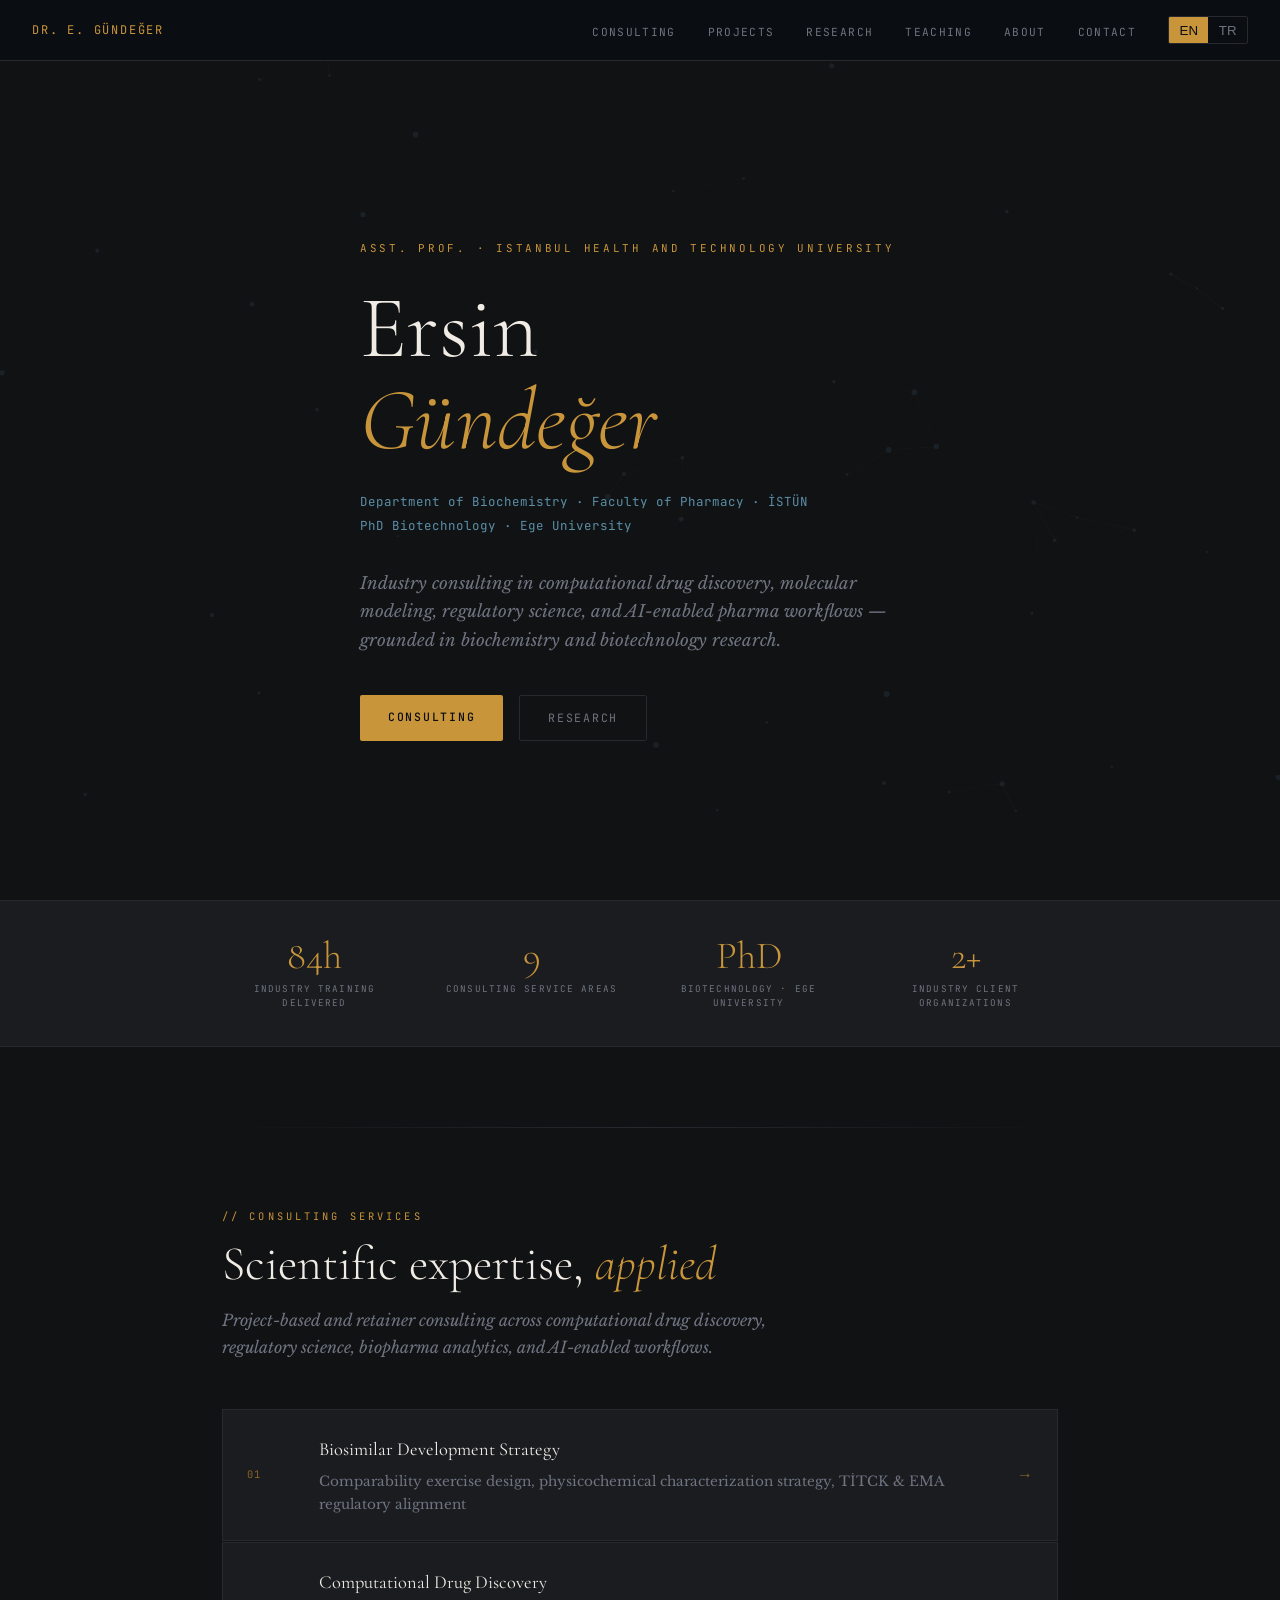
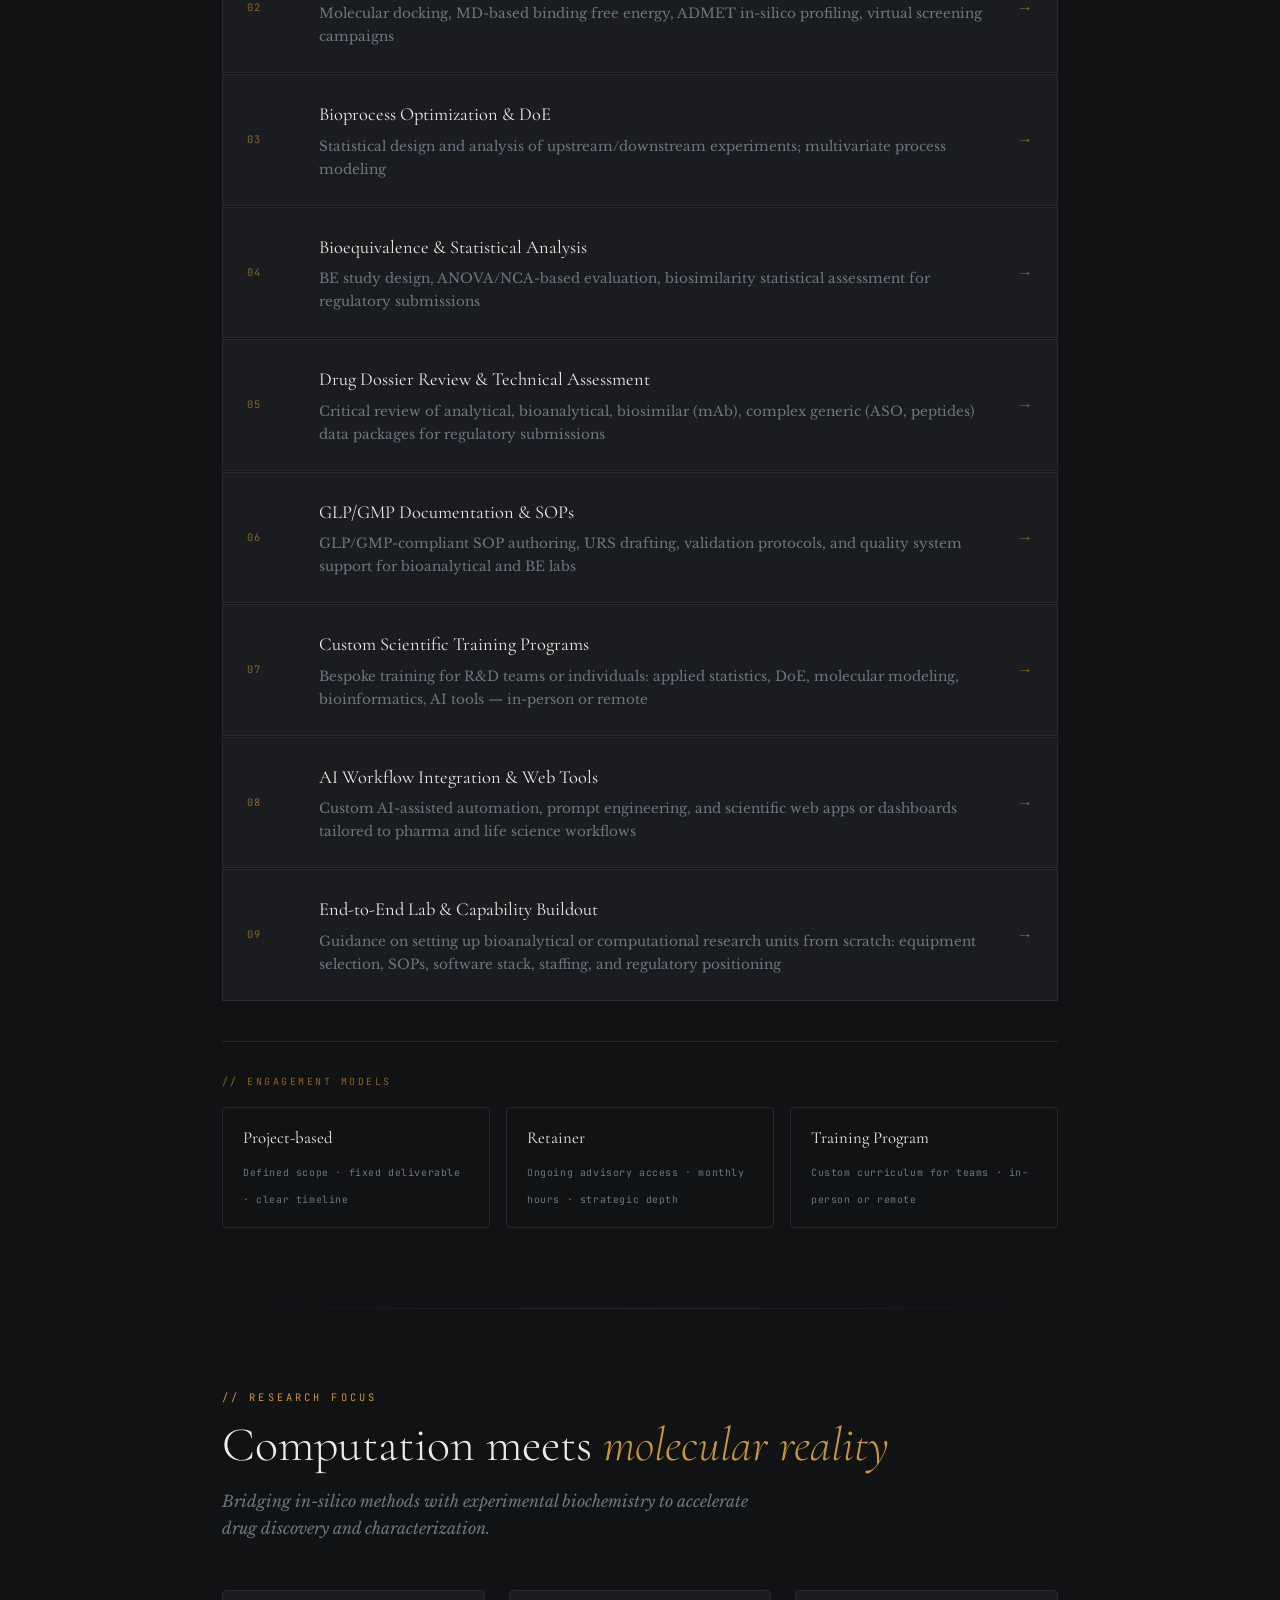
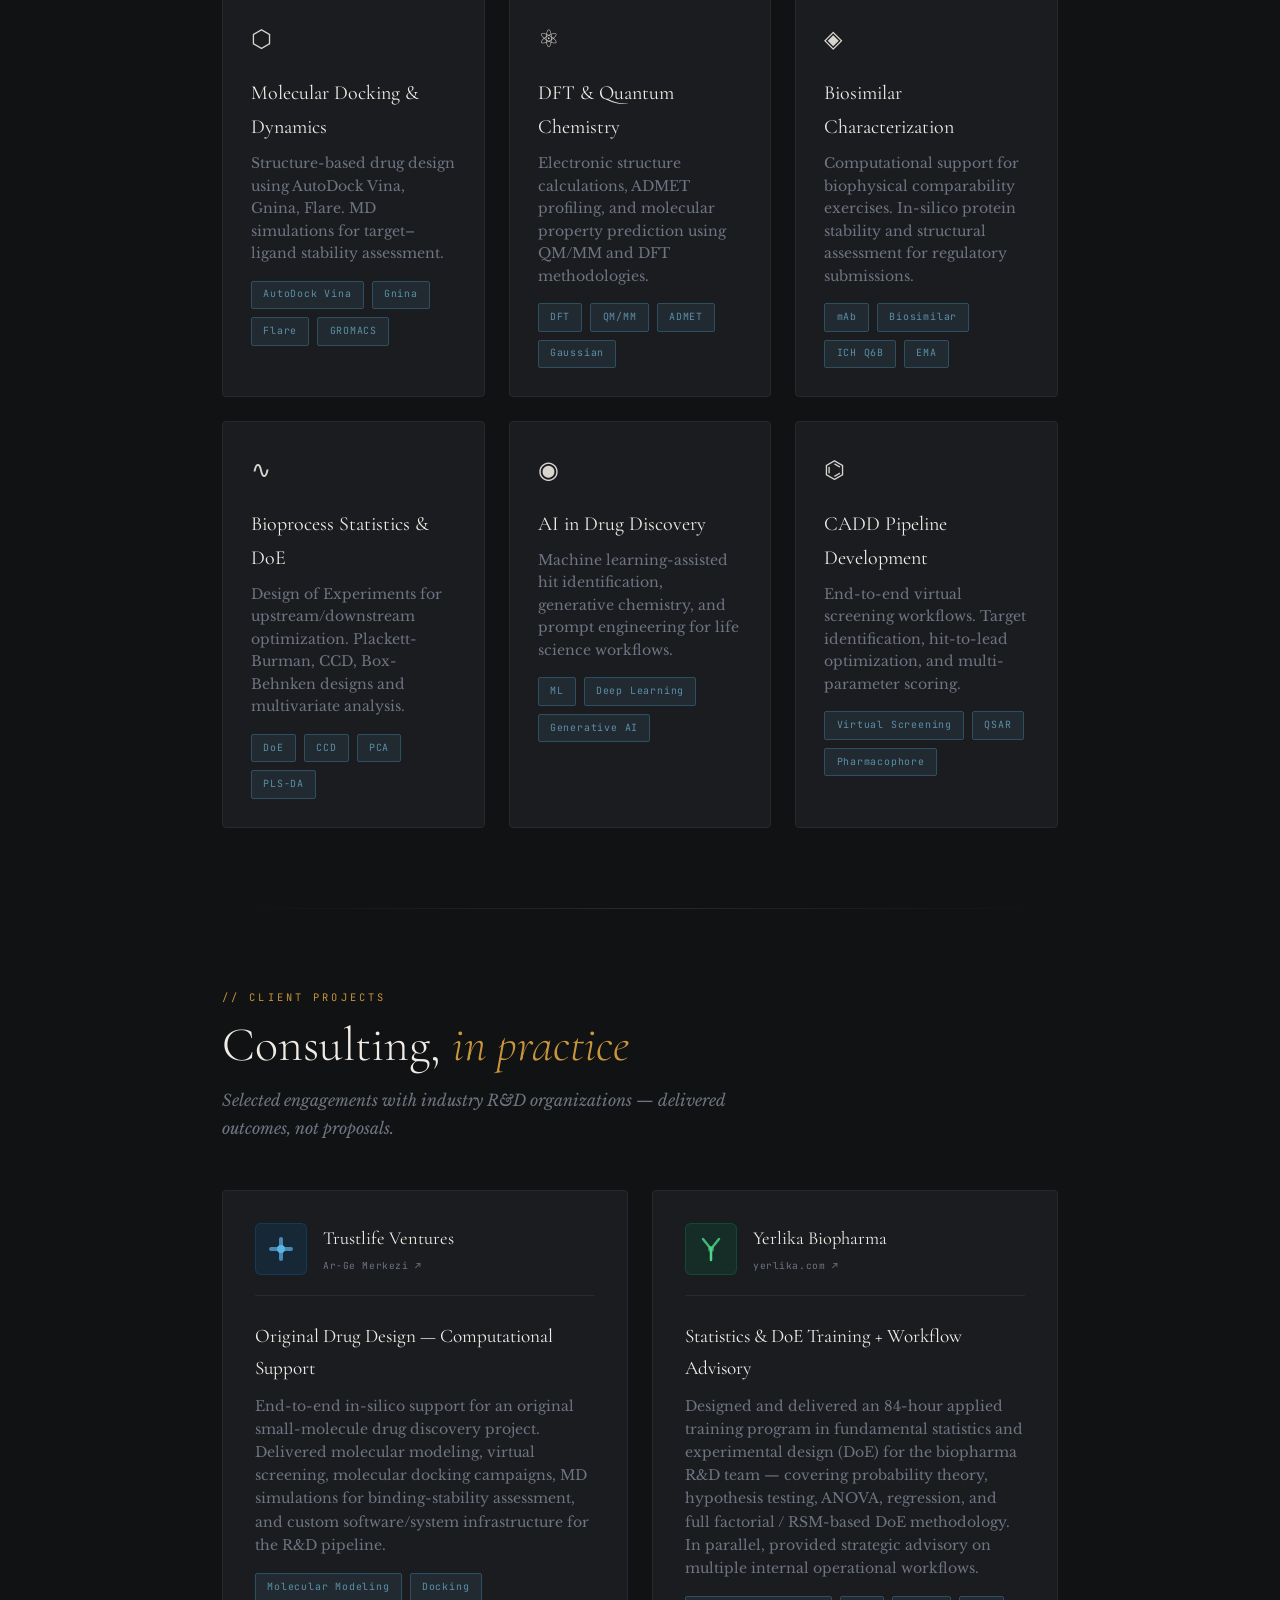
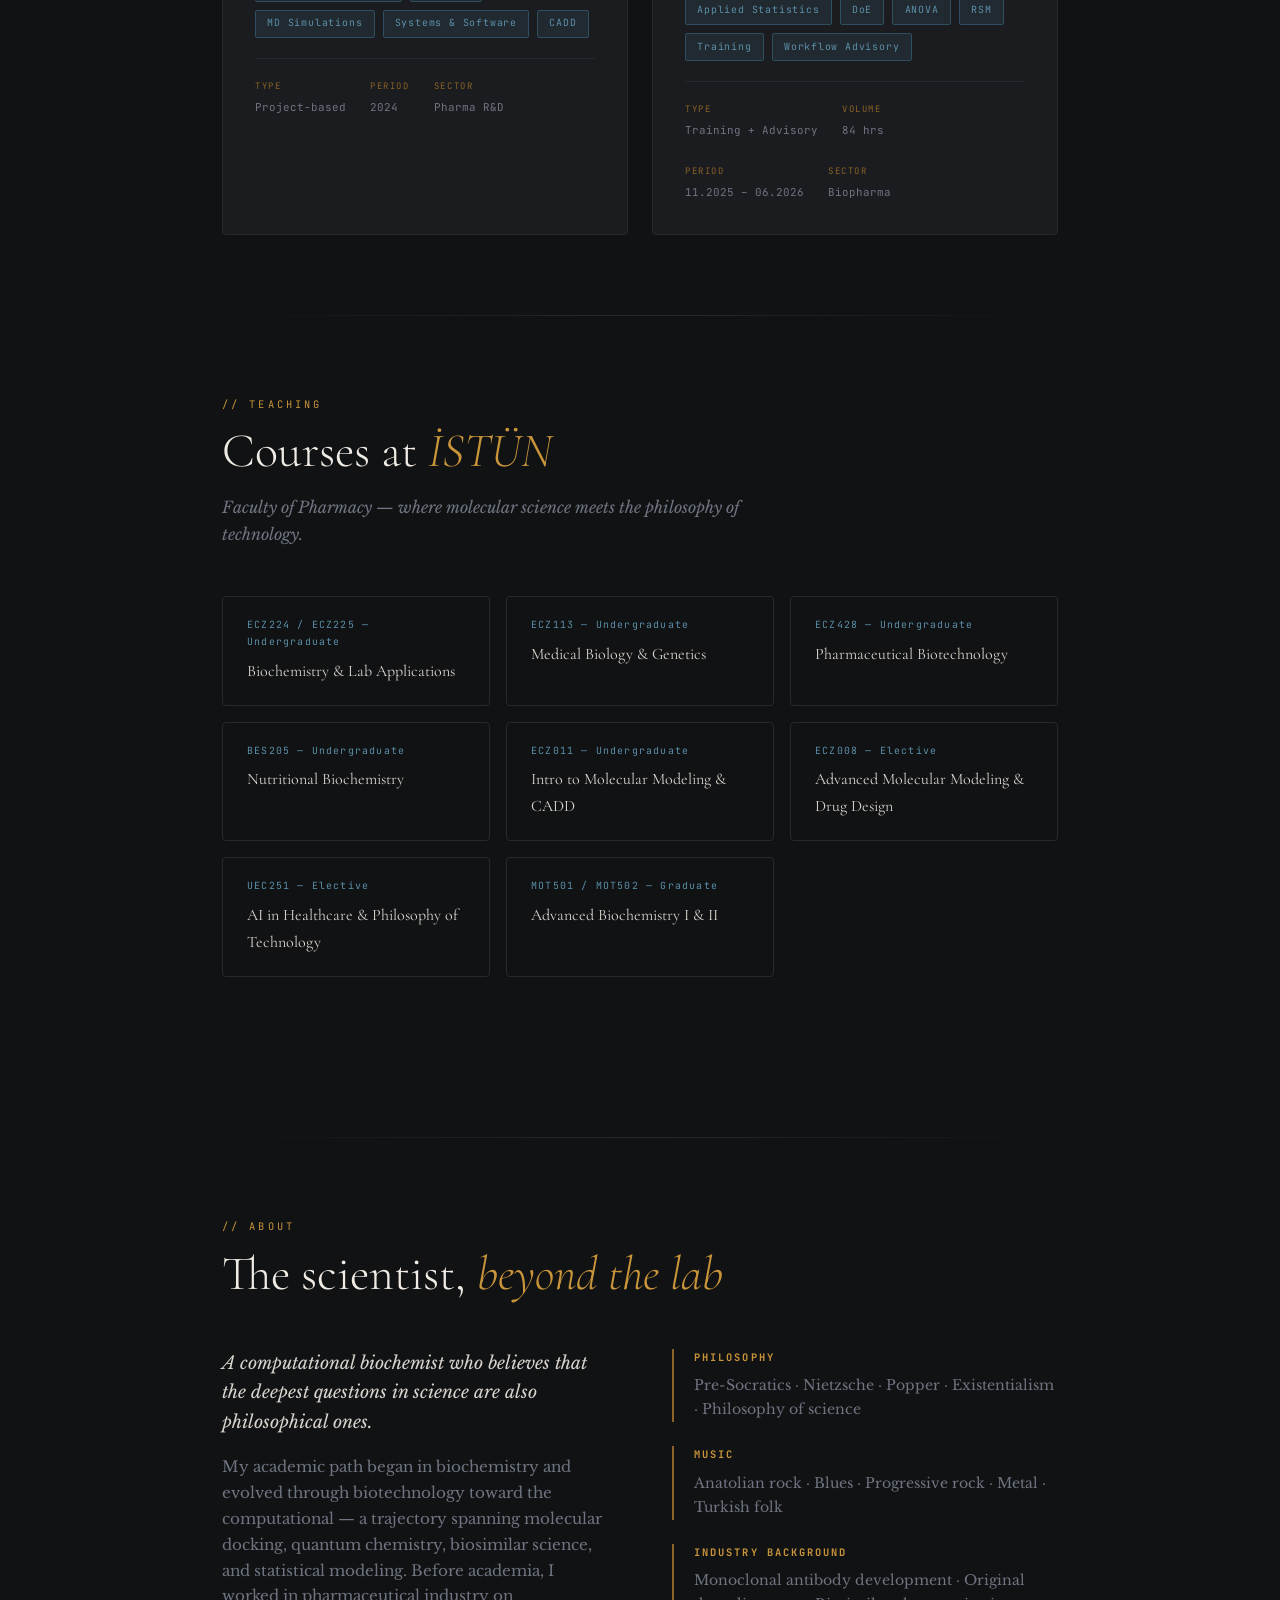
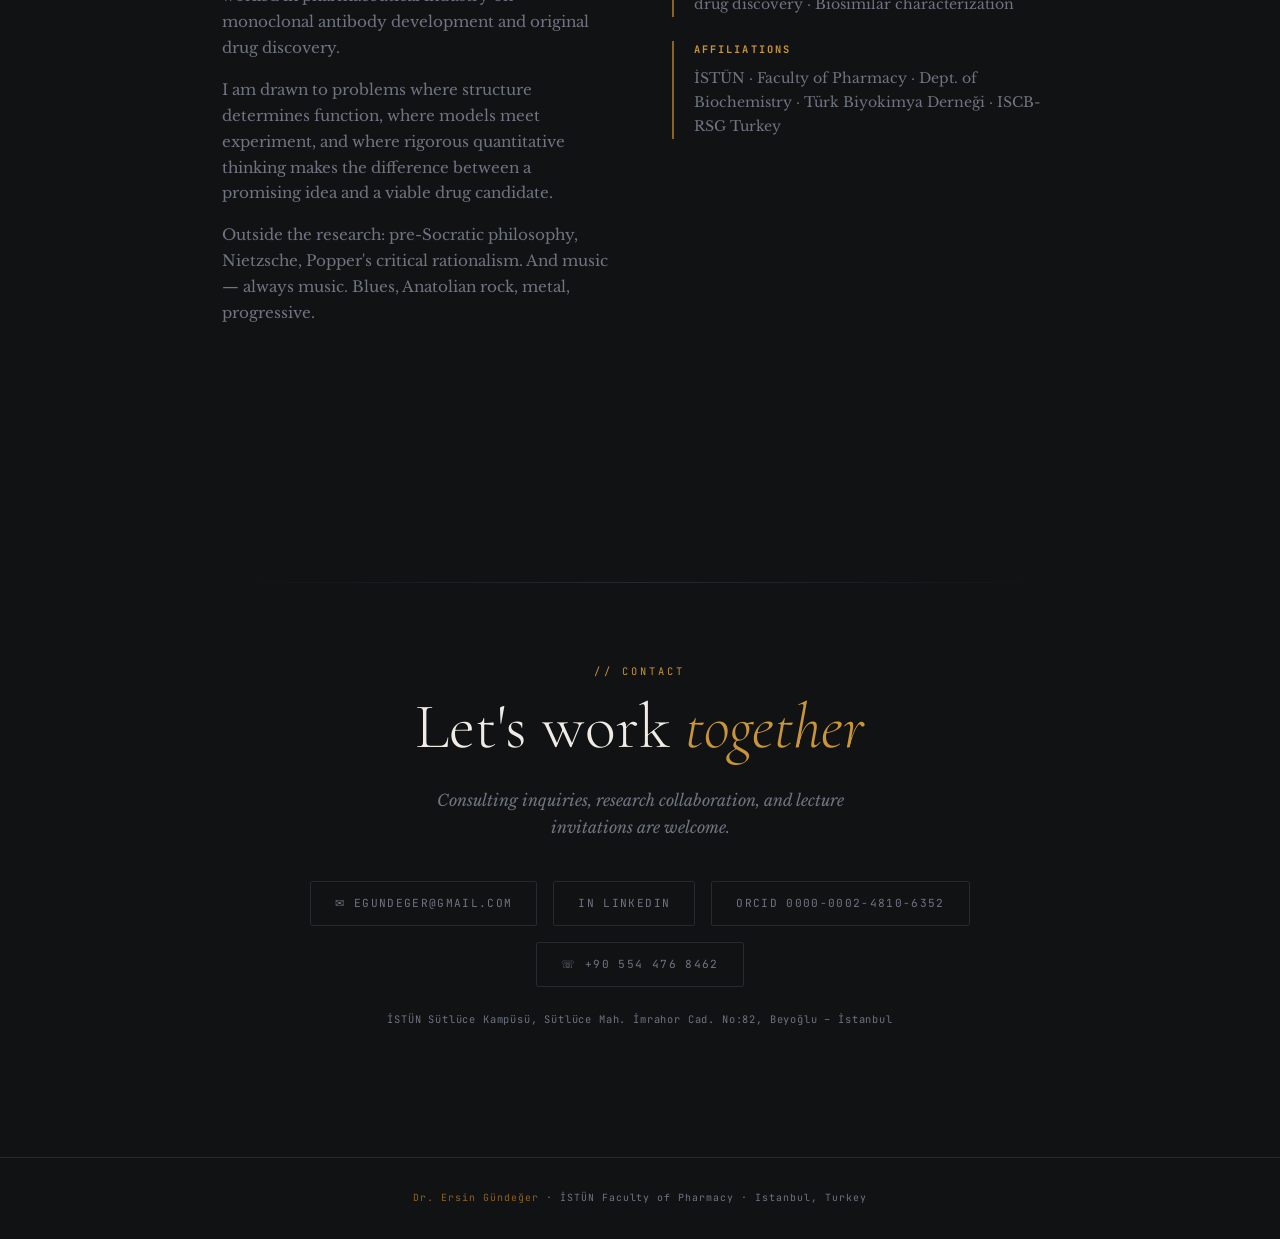
==== index.html @ 958594ae "Add stats credibility strip and engagement model cards - Stats strip between hero and consulting: 84" ====
<!DOCTYPE html>
<html lang="en">
<head>
  <meta charset="UTF-8" />
  <meta name="viewport" content="width=device-width, initial-scale=1.0"/>
  <title>Dr. Ersin Gündeğer</title>
  <link rel="preconnect" href="https://fonts.googleapis.com">
  <link href="https://fonts.googleapis.com/css2?family=Cormorant+Garamond:ital,wght@0,300;0,400;0,600;1,300;1,400&family=JetBrains+Mono:wght@300;400;500&family=Libre+Baskerville:ital@0;1&display=swap" rel="stylesheet">
  <style>
    :root {
      --bg:#111214;--surface:#1a1c20;--border:#27292f;
      --amber:#c9953a;--amber-dim:#8a6325;
      --steel:#5b8fa8;--steel-dim:#2e4f62;
      --text:#d8d4ce;--muted:#6e7480;--white:#f0ece5;
    }
    *,*::before,*::after{box-sizing:border-box;margin:0;padding:0}
    html{scroll-behavior:smooth}
    body{background:var(--bg);color:var(--text);font-family:'Libre Baskerville',Georgia,serif;font-size:16px;line-height:1.7;overflow-x:hidden}
    #canvas{position:fixed;top:0;left:0;width:100%;height:100%;z-index:0;opacity:.18}
    .wrap{position:relative;z-index:1;max-width:900px;margin:0 auto;padding:0 2rem}

    /* NAV */
    nav{position:fixed;top:0;left:0;right:0;z-index:100;background:rgba(10,13,18,.88);backdrop-filter:blur(12px);border-bottom:1px solid var(--border);padding:1rem 2rem;display:flex;justify-content:space-between;align-items:center}
    .nav-logo{font-family:'JetBrains Mono',monospace;font-size:.75rem;color:var(--amber);letter-spacing:.15em;text-transform:uppercase}
    .nav-right{display:flex;align-items:center;gap:2rem}
    nav ul{list-style:none;display:flex;gap:2rem}
    nav a{font-family:'JetBrains Mono',monospace;font-size:.7rem;letter-spacing:.12em;text-transform:uppercase;color:var(--muted);text-decoration:none;transition:color .3s}
    nav a:hover{color:var(--amber)}

    /* LANG TOGGLE */
    .lang-toggle{font-family:'JetBrains Mono',monospace;font-size:.65rem;letter-spacing:.15em;display:flex;border:1px solid var(--border);border-radius:2px;overflow:hidden}
    .lang-btn{background:none;border:none;cursor:pointer;padding:.35rem .65rem;color:var(--muted);transition:all .25s}
    .lang-btn.active{background:var(--amber);color:#0a0d12;font-weight:500}
    .lang-btn:not(.active):hover{color:var(--amber)}

    /* HERO */
    #hero{min-height:100vh;display:flex;flex-direction:column;justify-content:center;padding-top:5rem}
    .hero-label{font-family:'JetBrains Mono',monospace;font-size:.68rem;color:var(--amber);letter-spacing:.25em;text-transform:uppercase;margin-bottom:1.5rem;opacity:0;animation:fadeUp .8s .2s forwards}
    h1{font-family:'Cormorant Garamond',serif;font-size:clamp(3rem,8vw,5.5rem);font-weight:300;color:var(--white);line-height:1.05;opacity:0;animation:fadeUp .9s .4s forwards}
    h1 em{font-style:italic;color:var(--amber)}
    .hero-sub{margin-top:1.5rem;font-family:'JetBrains Mono',monospace;font-size:.78rem;color:var(--steel);letter-spacing:.08em;line-height:1.9;opacity:0;animation:fadeUp .9s .6s forwards}
    .hero-desc{margin-top:2rem;max-width:560px;font-size:1.05rem;color:var(--muted);font-style:italic;opacity:0;animation:fadeUp .9s .8s forwards}
    .hero-cta{margin-top:2.5rem;display:flex;gap:1rem;flex-wrap:wrap;opacity:0;animation:fadeUp .9s 1s forwards}
    .btn{font-family:'JetBrains Mono',monospace;font-size:.72rem;letter-spacing:.15em;text-transform:uppercase;padding:.75rem 1.75rem;border-radius:2px;text-decoration:none;transition:all .3s;cursor:pointer;border:none}
    .btn-primary{background:var(--amber);color:#0a0d12;font-weight:500}
    .btn-primary:hover{background:#e0aa4a;transform:translateY(-2px)}
    .btn-ghost{border:1px solid var(--border);color:var(--muted);background:transparent}
    .btn-ghost:hover{border-color:var(--amber);color:var(--amber);transform:translateY(-2px)}

    /* DIVIDER */
    .divider{height:1px;background:linear-gradient(90deg,transparent,var(--border),transparent);margin:5rem 0}

    /* SECTION */
    .sec-label{font-family:'JetBrains Mono',monospace;font-size:.65rem;color:var(--amber);letter-spacing:.3em;text-transform:uppercase;margin-bottom:.75rem}
    h2{font-family:'Cormorant Garamond',serif;font-size:clamp(2rem,5vw,3rem);font-weight:300;color:var(--white);line-height:1.1}
    h2 em{font-style:italic;color:var(--amber)}
    .sec-desc{margin-top:1rem;max-width:560px;color:var(--muted);font-style:italic}

    /* CARDS */
    .cards{margin-top:3rem;display:grid;grid-template-columns:repeat(auto-fill,minmax(260px,1fr));gap:1.5rem}
    .card{background:var(--surface);border:1px solid var(--border);border-radius:4px;padding:1.75rem;transition:border-color .3s,transform .3s;position:relative;overflow:hidden}
    .card::before{content:'';position:absolute;top:0;left:0;right:0;height:2px;background:linear-gradient(90deg,var(--amber),var(--steel));opacity:0;transition:opacity .3s}
    .card:hover{border-color:var(--amber-dim);transform:translateY(-4px)}
    .card:hover::before{opacity:1}
    .card-icon{font-size:1.5rem;margin-bottom:1rem}
    .card h3{font-family:'Cormorant Garamond',serif;font-size:1.25rem;font-weight:400;color:var(--white);margin-bottom:.5rem}
    .card p{font-size:.88rem;color:var(--muted);line-height:1.6}
    .tags{display:flex;flex-wrap:wrap;gap:.5rem;margin-top:1rem}
    .tag{font-family:'JetBrains Mono',monospace;font-size:.62rem;letter-spacing:.08em;padding:.3rem .7rem;border-radius:2px;background:rgba(91,143,168,.12);border:1px solid var(--steel-dim);color:var(--steel)}

    /* CONSULTING */
    .consulting-list{margin-top:3rem;display:flex;flex-direction:column;gap:1px}
    .cons-item{display:grid;grid-template-columns:3rem 1fr auto;align-items:center;gap:1.5rem;padding:1.5rem;background:var(--surface);border:1px solid var(--border);transition:background .3s,border-color .3s}
    .cons-item:hover{background:rgba(201,149,58,.05);border-color:var(--amber-dim)}
    .cons-num{font-family:'JetBrains Mono',monospace;font-size:.65rem;color:var(--amber-dim);letter-spacing:.1em}
    .cons-text h3{font-family:'Cormorant Garamond',serif;font-size:1.15rem;font-weight:400;color:var(--white);margin-bottom:.25rem}
    .cons-text p{font-size:.85rem;color:var(--muted)}
    .cons-arrow{color:var(--amber-dim);font-size:1rem;transition:transform .3s,color .3s}
    .cons-item:hover .cons-arrow{transform:translateX(4px);color:var(--amber)}

    /* PROJECT CARDS */
    .project-cards{margin-top:3rem;display:grid;grid-template-columns:repeat(auto-fill,minmax(380px,1fr));gap:1.5rem}
    .project-card{background:var(--surface);border:1px solid var(--border);border-radius:4px;padding:2rem;transition:border-color .3s,transform .3s;position:relative;overflow:hidden}
    .project-card::before{content:'';position:absolute;top:0;left:0;right:0;height:2px;background:linear-gradient(90deg,var(--amber),var(--steel));opacity:0;transition:opacity .3s}
    .project-card:hover{border-color:var(--amber-dim);transform:translateY(-4px)}
    .project-card:hover::before{opacity:1}
    .client-header{display:flex;align-items:center;gap:1rem;margin-bottom:1.5rem;padding-bottom:1.25rem;border-bottom:1px solid var(--border)}
    .logo-mark{width:52px;height:52px;border-radius:6px;display:flex;align-items:center;justify-content:center;font-family:'JetBrains Mono',monospace;font-weight:500;font-size:.75rem;letter-spacing:.04em;flex-shrink:0}
    .logo-trustlife{background:rgba(0,120,200,.12);border:1px solid rgba(0,120,200,.25);color:#5ab4e8}
    .logo-yerlika{background:rgba(0,160,90,.12);border:1px solid rgba(0,160,90,.25);color:#4dd68a}
    .client-info{display:flex;flex-direction:column;gap:.2rem}
    .client-name{font-family:'Cormorant Garamond',serif;font-size:1.15rem;font-weight:400;color:var(--white)}
    .client-url{font-family:'JetBrains Mono',monospace;font-size:.6rem;color:var(--muted);letter-spacing:.06em}
    .client-url a{color:inherit;text-decoration:none;transition:color .2s}
    .client-url a:hover{color:var(--amber)}
    .project-card h3{font-family:'Cormorant Garamond',serif;font-size:1.2rem;font-weight:400;color:var(--white);margin-bottom:.6rem}
    .project-card p{font-size:.88rem;color:var(--muted);line-height:1.65;margin-bottom:.75rem}
    .project-meta{display:flex;gap:1.5rem;margin-top:1.25rem;padding-top:1.25rem;border-top:1px solid var(--border);flex-wrap:wrap}
    .meta-item{display:flex;flex-direction:column;gap:.25rem}
    .meta-label{font-family:'JetBrains Mono',monospace;font-size:.56rem;color:var(--amber-dim);letter-spacing:.18em;text-transform:uppercase}
    .meta-value{font-family:'JetBrains Mono',monospace;font-size:.68rem;color:var(--muted)}

    /* ABOUT */
    #about{padding:5rem 0}
    .about-grid{display:grid;grid-template-columns:1fr 1fr;gap:4rem;margin-top:3rem;align-items:start}
    .about-body p{margin-bottom:1rem;color:var(--muted);font-size:.95rem}
    .about-body p:first-child{font-size:1.1rem;color:var(--text);font-style:italic}
    .about-sidebar{display:flex;flex-direction:column;gap:1.5rem}
    .sidebar-block{border-left:2px solid var(--amber-dim);padding-left:1.25rem}
    .sidebar-block h4{font-family:'JetBrains Mono',monospace;font-size:.65rem;color:var(--amber);letter-spacing:.2em;text-transform:uppercase;margin-bottom:.5rem}
    .sidebar-block p{font-size:.88rem;color:var(--muted)}

    /* STATS STRIP */
    .stats-strip{position:relative;z-index:1;border-top:1px solid var(--border);border-bottom:1px solid var(--border);background:var(--surface);padding:2.25rem 0}
    .stats-grid{display:grid;grid-template-columns:repeat(4,1fr);gap:2rem;text-align:center}
    .stat-item{display:flex;flex-direction:column;align-items:center;gap:.45rem}
    .stat-num{font-family:'Cormorant Garamond',serif;font-size:2.4rem;font-weight:300;color:var(--amber);line-height:1}
    .stat-label{font-family:'JetBrains Mono',monospace;font-size:.58rem;color:var(--muted);letter-spacing:.12em;text-transform:uppercase;text-align:center;line-height:1.5}

    /* ENGAGEMENT MODES */
    .engagement-modes{margin-top:2.5rem;padding-top:2rem;border-top:1px solid var(--border)}
    .eng-label{font-family:'JetBrains Mono',monospace;font-size:.62rem;color:var(--amber-dim);letter-spacing:.25em;text-transform:uppercase;margin-bottom:1rem}
    .eng-pills{display:flex;gap:1rem;flex-wrap:wrap}
    .eng-pill{flex:1;min-width:150px;background:var(--bg);border:1px solid var(--border);border-radius:4px;padding:1rem 1.25rem;transition:border-color .3s}
    .eng-pill:hover{border-color:var(--amber-dim)}
    .eng-type{display:block;font-family:'Cormorant Garamond',serif;font-size:1.05rem;font-weight:400;color:var(--white);margin-bottom:.3rem}
    .eng-desc{font-family:'JetBrains Mono',monospace;font-size:.62rem;color:var(--muted);letter-spacing:.06em}

    /* TEACHING */
    .teaching-grid{margin-top:3rem;display:grid;grid-template-columns:repeat(auto-fill,minmax(240px,1fr));gap:1rem}
    .course-card{border:1px solid var(--border);padding:1.25rem 1.5rem;border-radius:4px;transition:border-color .3s}
    .course-card:hover{border-color:var(--steel-dim)}
    .course-code{font-family:'JetBrains Mono',monospace;font-size:.62rem;color:var(--steel);letter-spacing:.12em;margin-bottom:.4rem}
    .course-card h3{font-family:'Cormorant Garamond',serif;font-size:1rem;font-weight:400;color:var(--text)}

    /* CONTACT */
    #contact{padding:5rem 0 8rem;text-align:center}
    #contact h2{font-size:clamp(2.5rem,6vw,4rem)}
    .contact-desc{margin:1.5rem auto 2.5rem;max-width:480px;color:var(--muted);font-style:italic}
    .contact-links{display:flex;justify-content:center;gap:1rem;flex-wrap:wrap}
    .contact-link{font-family:'JetBrains Mono',monospace;font-size:.7rem;letter-spacing:.12em;text-transform:uppercase;padding:.75rem 1.5rem;border:1px solid var(--border);color:var(--muted);text-decoration:none;border-radius:2px;transition:all .3s}
    .contact-link:hover{border-color:var(--amber);color:var(--amber);transform:translateY(-2px)}

    /* FOOTER */
    footer{position:relative;z-index:1;border-top:1px solid var(--border);padding:2rem;text-align:center;font-family:'JetBrains Mono',monospace;font-size:.62rem;color:var(--muted);letter-spacing:.1em}
    footer span{color:var(--amber-dim)}

    /* ANIMATIONS */
    @keyframes fadeUp{from{opacity:0;transform:translateY(24px)}to{opacity:1;transform:translateY(0)}}
    .reveal{opacity:0;transform:translateY(20px);transition:opacity .7s ease,transform .7s ease}
    .reveal.visible{opacity:1;transform:translateY(0)}

    @media(max-width:680px){
      .about-grid{grid-template-columns:1fr;gap:2.5rem}
      nav ul{display:none}
      .nav-right{gap:1rem}
      .cons-item{grid-template-columns:2.5rem 1fr}
      .cons-arrow{display:none}
      .project-cards{grid-template-columns:1fr}
      .stats-grid{grid-template-columns:repeat(2,1fr);gap:1.5rem}
      .eng-pills{flex-direction:column}
    }
  </style>
</head>
<body>
<canvas id="canvas"></canvas>

<!-- NAV -->
<nav>
  <div class="nav-logo">Dr. E. Gündeğer</div>
  <div class="nav-right">
    <ul>
      <li><a href="#consulting" data-en="Consulting"  data-tr="Danışmanlık">Consulting</a></li>
      <li><a href="#projects"   data-en="Projects"    data-tr="Projeler">Projects</a></li>
      <li><a href="#research"   data-en="Research"    data-tr="Araştırma">Research</a></li>
      <li><a href="#teaching"   data-en="Teaching"    data-tr="Dersler">Teaching</a></li>
      <li><a href="#about"      data-en="About"       data-tr="Hakkımda">About</a></li>
      <li><a href="#contact"    data-en="Contact"     data-tr="İletişim">Contact</a></li>
    </ul>
    <div class="lang-toggle">
      <button class="lang-btn active" id="btn-en" onclick="setLang('en')">EN</button>
      <button class="lang-btn"        id="btn-tr" onclick="setLang('tr')">TR</button>
    </div>
  </div>
</nav>

<!-- HERO -->
<section id="hero">
  <div class="wrap">
    <div class="hero-label"
         data-en="Asst. Prof. · Istanbul Health and Technology University"
         data-tr="Dr. Öğr. Üyesi · İstanbul Sağlık ve Teknoloji Üniversitesi">
      Asst. Prof. · Istanbul Health and Technology University
    </div>
    <h1>Ersin<br><em>Gündeğer</em></h1>
    <div class="hero-sub"
         data-en="Department of Biochemistry · Faculty of Pharmacy · İSTÜN | PhD Biotechnology · Ege University"
         data-tr="Biyokimya Bölümü · Eczacılık Fakültesi · İSTÜN | Doktora, Biyoteknoloji · Ege Üniversitesi">
      Department of Biochemistry · Faculty of Pharmacy · İSTÜN<br>
      PhD Biotechnology · Ege University
    </div>
    <p class="hero-desc"
       data-en="Industry consulting in computational drug discovery, molecular modeling, regulatory science, and AI-enabled pharma workflows — grounded in biochemistry and biotechnology research."
       data-tr="Hesaplamalı ilaç keşfi, moleküler modelleme, regülatuar bilim ve yapay zekâ destekli farma iş akışları alanlarında endüstri danışmanlığı — biyokimya ve biyoteknoloji araştırmasına dayalı.">
      Industry consulting in computational drug discovery, molecular modeling, regulatory science, and AI-enabled pharma workflows — grounded in biochemistry and biotechnology research.
    </p>
    <div class="hero-cta">
      <a href="#consulting" class="btn btn-primary" data-en="Consulting" data-tr="Danışmanlık">Consulting</a>
      <a href="#research"   class="btn btn-ghost"   data-en="Research"   data-tr="Araştırma">Research</a>
    </div>
  </div>
</section>

<!-- STATS STRIP -->
<div class="stats-strip">
  <div class="wrap">
    <div class="stats-grid">
      <div class="stat-item">
        <span class="stat-num">84h</span>
        <span class="stat-label" data-en="Industry Training Delivered" data-tr="Endüstri Eğitimi Verildi">Industry Training Delivered</span>
      </div>
      <div class="stat-item">
        <span class="stat-num">9</span>
        <span class="stat-label" data-en="Consulting Service Areas" data-tr="Danışmanlık Hizmet Alanı">Consulting Service Areas</span>
      </div>
      <div class="stat-item">
        <span class="stat-num">PhD</span>
        <span class="stat-label" data-en="Biotechnology · Ege University" data-tr="Biyoteknoloji · Ege Üniversitesi">Biotechnology · Ege University</span>
      </div>
      <div class="stat-item">
        <span class="stat-num">2+</span>
        <span class="stat-label" data-en="Industry Client Organizations" data-tr="Endüstri Müşteri Kuruluşu">Industry Client Organizations</span>
      </div>
    </div>
  </div>
</div>

<!-- CONSULTING -->
<section id="consulting"><div class="wrap">
  <div class="divider"></div>
  <div class="reveal">
    <div class="sec-label" data-en="// Consulting Services" data-tr="// Danışmanlık Hizmetleri">// Consulting Services</div>
    <h2 data-en="Scientific expertise, &lt;em&gt;applied&lt;/em&gt;" data-tr="Bilimsel uzmanlık, &lt;em&gt;uygulamada&lt;/em&gt;">Scientific expertise, <em>applied</em></h2>
    <p class="sec-desc"
       data-en="Project-based and retainer consulting across computational drug discovery, regulatory science, biopharma analytics, and AI-enabled workflows."
       data-tr="Hesaplamalı ilaç keşfi, regülatuar bilim, biyofarma analitiği ve yapay zekâ destekli iş akışları alanlarında proje bazlı ve sürekli danışmanlık.">
      Project-based and retainer consulting across computational drug discovery, regulatory science, biopharma analytics, and AI-enabled workflows.
    </p>
  </div>
  <div class="consulting-list">
    <div class="cons-item reveal">
      <span class="cons-num">01</span>
      <div class="cons-text">
        <h3 data-en="Biosimilar Development Strategy" data-tr="Biyobenzer Geliştirme Stratejisi">Biosimilar Development Strategy</h3>
        <p data-en="Comparability exercise design, physicochemical characterization strategy, TİTCK & EMA regulatory alignment"
           data-tr="Karşılaştırılabilirlik çalışması tasarımı, fizikokimyasal karakterizasyon stratejisi, TİTCK ve EMA regülatuar uyum">
          Comparability exercise design, physicochemical characterization strategy, TİTCK &amp; EMA regulatory alignment
        </p>
      </div><span class="cons-arrow">→</span>
    </div>
    <div class="cons-item reveal">
      <span class="cons-num">02</span>
      <div class="cons-text">
        <h3 data-en="Computational Drug Discovery" data-tr="Hesaplamalı İlaç Keşfi">Computational Drug Discovery</h3>
        <p data-en="Molecular docking, MD-based binding free energy, ADMET in-silico profiling, virtual screening campaigns"
           data-tr="Moleküler docking, MD tabanlı bağlanma serbest enerjisi, ADMET in-silico profilleme, sanal tarama kampanyaları">
          Molecular docking, MD-based binding free energy, ADMET in-silico profiling, virtual screening campaigns
        </p>
      </div><span class="cons-arrow">→</span>
    </div>
    <div class="cons-item reveal">
      <span class="cons-num">03</span>
      <div class="cons-text">
        <h3 data-en="Bioprocess Optimization & DoE" data-tr="Biyoproses Optimizasyonu ve DoE">Bioprocess Optimization &amp; DoE</h3>
        <p data-en="Statistical design and analysis of upstream/downstream experiments; multivariate process modeling"
           data-tr="Upstream/downstream deneylerin istatistiksel tasarımı ve analizi; çok değişkenli proses modelleme">
          Statistical design and analysis of upstream/downstream experiments; multivariate process modeling
        </p>
      </div><span class="cons-arrow">→</span>
    </div>
    <div class="cons-item reveal">
      <span class="cons-num">04</span>
      <div class="cons-text">
        <h3 data-en="Bioequivalence & Statistical Analysis" data-tr="Biyoeşdeğerlik ve İstatistiksel Analiz">Bioequivalence &amp; Statistical Analysis</h3>
        <p data-en="BE study design, ANOVA/NCA-based evaluation, biosimilarity statistical assessment for regulatory submissions"
           data-tr="BE çalışma tasarımı, ANOVA/NCA tabanlı değerlendirme, regülatuar başvurular için biyobenzerlik istatistiksel değerlendirmesi">
          BE study design, ANOVA/NCA-based evaluation, biosimilarity statistical assessment for regulatory submissions
        </p>
      </div><span class="cons-arrow">→</span>
    </div>
    <div class="cons-item reveal">
      <span class="cons-num">05</span>
      <div class="cons-text">
        <h3 data-en="Drug Dossier Review & Technical Assessment" data-tr="İlaç Dosyası İnceleme ve Teknik Değerlendirme">Drug Dossier Review &amp; Technical Assessment</h3>
        <p data-en="Critical review of analytical, bioanalytical, biosimilar (mAb), complex generic (ASO, peptides) data packages for regulatory submissions"
           data-tr="Analitik, biyoanalitik, biyobenzer (mAb), kompleks jenerik (ASO, peptidler) veri paketlerinin regülatuar başvuru için eleştirel incelemesi">
          Critical review of analytical, bioanalytical, biosimilar (mAb), complex generic (ASO, peptides) data packages for regulatory submissions
        </p>
      </div><span class="cons-arrow">→</span>
    </div>
    <div class="cons-item reveal">
      <span class="cons-num">06</span>
      <div class="cons-text">
        <h3 data-en="GLP/GMP Documentation & SOPs" data-tr="GLP/GMP Uyumlu Dokümantasyon ve SOP'lar">GLP/GMP Documentation &amp; SOPs</h3>
        <p data-en="GLP/GMP-compliant SOP authoring, URS drafting, validation protocols, and quality system support for bioanalytical and BE labs"
           data-tr="Biyoanalitik ve biyoeşdeğerlik laboratuvarları için GLP/GMP uyumlu SOP yazımı, URS hazırlama, validasyon protokolleri ve kalite sistemi desteği">
          GLP/GMP-compliant SOP authoring, URS drafting, validation protocols, and quality system support for bioanalytical and BE labs
        </p>
      </div><span class="cons-arrow">→</span>
    </div>
    <div class="cons-item reveal">
      <span class="cons-num">07</span>
      <div class="cons-text">
        <h3 data-en="Custom Scientific Training Programs" data-tr="Özel Bilimsel Eğitim Programları">Custom Scientific Training Programs</h3>
        <p data-en="Bespoke training for R&D teams or individuals: applied statistics, DoE, molecular modeling, bioinformatics, AI tools — in-person or remote"
           data-tr="Ar-Ge ekipleri veya bireyler için özel eğitim: uygulamalı istatistik, DoE, moleküler modelleme, biyoinformatik, yapay zekâ araçları — yüz yüze veya uzaktan">
          Bespoke training for R&amp;D teams or individuals: applied statistics, DoE, molecular modeling, bioinformatics, AI tools — in-person or remote
        </p>
      </div><span class="cons-arrow">→</span>
    </div>
    <div class="cons-item reveal">
      <span class="cons-num">08</span>
      <div class="cons-text">
        <h3 data-en="AI Workflow Integration & Web Tools" data-tr="İş Akışlarına AI Entegrasyonu ve Web Araçları">AI Workflow Integration &amp; Web Tools</h3>
        <p data-en="Custom AI-assisted automation, prompt engineering, and scientific web apps or dashboards tailored to pharma and life science workflows"
           data-tr="Farma ve yaşam bilimleri iş akışlarına özel yapay zekâ destekli otomasyon, prompt mühendisliği ve bilimsel web uygulamaları veya gösterge panelleri">
          Custom AI-assisted automation, prompt engineering, and scientific web apps or dashboards tailored to pharma and life science workflows
        </p>
      </div><span class="cons-arrow">→</span>
    </div>
    <div class="cons-item reveal">
      <span class="cons-num">09</span>
      <div class="cons-text">
        <h3 data-en="End-to-End Lab & Capability Buildout" data-tr="Sıfırdan Laboratuvar ve Kapasite Kurulumu">End-to-End Lab &amp; Capability Buildout</h3>
        <p data-en="Guidance on setting up bioanalytical or computational research units from scratch: equipment selection, SOPs, software stack, staffing, and regulatory positioning"
           data-tr="Biyoanalitik veya hesaplamalı araştırma birimlerini sıfırdan kurma rehberliği: ekipman seçimi, SOP'lar, yazılım yığını, personel ve regülatuar konumlandırma">
          Guidance on setting up bioanalytical or computational research units from scratch: equipment selection, SOPs, software stack, staffing, and regulatory positioning
        </p>
      </div><span class="cons-arrow">→</span>
    </div>
  </div>
  <div class="engagement-modes reveal">
    <div class="eng-label" data-en="// Engagement Models" data-tr="// Çalışma Modelleri">// Engagement Models</div>
    <div class="eng-pills">
      <div class="eng-pill">
        <span class="eng-type" data-en="Project-based" data-tr="Proje Bazlı">Project-based</span>
        <span class="eng-desc" data-en="Defined scope · fixed deliverable · clear timeline" data-tr="Tanımlı kapsam · sabit çıktı · net zaman çizelgesi">Defined scope · fixed deliverable · clear timeline</span>
      </div>
      <div class="eng-pill">
        <span class="eng-type" data-en="Retainer" data-tr="Sürekli Danışmanlık">Retainer</span>
        <span class="eng-desc" data-en="Ongoing advisory access · monthly hours · strategic depth" data-tr="Sürekli danışmanlık erişimi · aylık saat · stratejik derinlik">Ongoing advisory access · monthly hours · strategic depth</span>
      </div>
      <div class="eng-pill">
        <span class="eng-type" data-en="Training Program" data-tr="Eğitim Programı">Training Program</span>
        <span class="eng-desc" data-en="Custom curriculum for teams · in-person or remote" data-tr="Ekiplere özel müfredat · yüz yüze veya uzaktan">Custom curriculum for teams · in-person or remote</span>
      </div>
    </div>
  </div>
</div></section>

<!-- RESEARCH -->
<section id="research"><div class="wrap">
  <div class="divider"></div>
  <div class="reveal">
    <div class="sec-label" data-en="// Research Focus" data-tr="// Araştırma Alanları">// Research Focus</div>
    <h2 data-en="Computation meets &lt;em&gt;molecular reality&lt;/em&gt;" data-tr="Hesaplama buluşuyor &lt;em&gt;moleküler gerçeklikle&lt;/em&gt;">Computation meets <em>molecular reality</em></h2>
    <p class="sec-desc"
       data-en="Bridging in-silico methods with experimental biochemistry to accelerate drug discovery and characterization."
       data-tr="In-silico yöntemleri deneysel biyokimya ile buluşturarak ilaç keşfini ve karakterizasyonu hızlandırmak.">
      Bridging in-silico methods with experimental biochemistry to accelerate drug discovery and characterization.
    </p>
  </div>
  <div class="cards">
    <div class="card reveal">
      <div class="card-icon">⬡</div>
      <h3 data-en="Molecular Docking & Dynamics" data-tr="Moleküler Docking ve Dinamik">Molecular Docking & Dynamics</h3>
      <p data-en="Structure-based drug design using AutoDock Vina, Gnina, Flare. MD simulations for target–ligand stability assessment."
         data-tr="AutoDock Vina, Gnina ve Flare ile yapı tabanlı ilaç tasarımı. Hedef–ligand stabilitesi için MD simülasyonları.">
        Structure-based drug design using AutoDock Vina, Gnina, Flare. MD simulations for target–ligand stability assessment.
      </p>
      <div class="tags"><span class="tag">AutoDock Vina</span><span class="tag">Gnina</span><span class="tag">Flare</span><span class="tag">GROMACS</span></div>
    </div>
    <div class="card reveal">
      <div class="card-icon">⚛</div>
      <h3 data-en="DFT & Quantum Chemistry" data-tr="DFT ve Kuantum Kimyası">DFT & Quantum Chemistry</h3>
      <p data-en="Electronic structure calculations, ADMET profiling, and molecular property prediction using QM/MM and DFT methodologies."
         data-tr="Elektronik yapı hesapları, ADMET profilleme ve QM/MM ile DFT yöntemleri kullanarak moleküler özellik tahmini.">
        Electronic structure calculations, ADMET profiling, and molecular property prediction using QM/MM and DFT methodologies.
      </p>
      <div class="tags"><span class="tag">DFT</span><span class="tag">QM/MM</span><span class="tag">ADMET</span><span class="tag">Gaussian</span></div>
    </div>
    <div class="card reveal">
      <div class="card-icon">◈</div>
      <h3 data-en="Biosimilar Characterization" data-tr="Biyobenzer Karakterizasyonu">Biosimilar Characterization</h3>
      <p data-en="Computational support for biophysical comparability exercises. In-silico protein stability and structural assessment for regulatory submissions."
         data-tr="Biyofiziksel karşılaştırılabilirlik çalışmaları için hesaplamalı destek. Regülatuar başvurular için in-silico protein stabilitesi ve yapısal değerlendirme.">
        Computational support for biophysical comparability exercises. In-silico protein stability and structural assessment for regulatory submissions.
      </p>
      <div class="tags"><span class="tag">mAb</span><span class="tag">Biosimilar</span><span class="tag">ICH Q6B</span><span class="tag">EMA</span></div>
    </div>
    <div class="card reveal">
      <div class="card-icon">∿</div>
      <h3 data-en="Bioprocess Statistics & DoE" data-tr="Biyoproses İstatistik ve DoE">Bioprocess Statistics & DoE</h3>
      <p data-en="Design of Experiments for upstream/downstream optimization. Plackett-Burman, CCD, Box-Behnken designs and multivariate analysis."
         data-tr="Upstream/downstream optimizasyon için Deney Tasarımı. Plackett-Burman, CCD, Box-Behnken ve çok değişkenli analiz.">
        Design of Experiments for upstream/downstream optimization. Plackett-Burman, CCD, Box-Behnken designs and multivariate analysis.
      </p>
      <div class="tags"><span class="tag">DoE</span><span class="tag">CCD</span><span class="tag">PCA</span><span class="tag">PLS-DA</span></div>
    </div>
    <div class="card reveal">
      <div class="card-icon">◉</div>
      <h3 data-en="AI in Drug Discovery" data-tr="İlaç Keşfinde Yapay Zekâ">AI in Drug Discovery</h3>
      <p data-en="Machine learning-assisted hit identification, generative chemistry, and prompt engineering for life science workflows."
         data-tr="Makine öğrenmesi destekli hit tespiti, üretici kimya ve yaşam bilimleri iş akışları için prompt mühendisliği.">
        Machine learning-assisted hit identification, generative chemistry, and prompt engineering for life science workflows.
      </p>
      <div class="tags"><span class="tag">ML</span><span class="tag">Deep Learning</span><span class="tag">Generative AI</span></div>
    </div>
    <div class="card reveal">
      <div class="card-icon">⌬</div>
      <h3 data-en="CADD Pipeline Development" data-tr="CADD Boru Hattı Geliştirme">CADD Pipeline Development</h3>
      <p data-en="End-to-end virtual screening workflows. Target identification, hit-to-lead optimization, and multi-parameter scoring."
         data-tr="Uçtan uca sanal tarama iş akışları. Hedef tanımlama, hit-to-lead optimizasyonu ve çok parametreli puanlama.">
        End-to-end virtual screening workflows. Target identification, hit-to-lead optimization, and multi-parameter scoring.
      </p>
      <div class="tags"><span class="tag">Virtual Screening</span><span class="tag">QSAR</span><span class="tag">Pharmacophore</span></div>
    </div>
  </div>
</div></section>

<!-- PROJECTS -->
<section id="projects"><div class="wrap">
  <div class="divider"></div>
  <div class="reveal">
    <div class="sec-label" data-en="// Client Projects" data-tr="// Referans Projeler">// Client Projects</div>
    <h2 data-en="Consulting, &lt;em&gt;in practice&lt;/em&gt;" data-tr="Danışmanlık, &lt;em&gt;uygulamada&lt;/em&gt;">Consulting, <em>in practice</em></h2>
    <p class="sec-desc"
       data-en="Selected engagements with industry R&D organizations — delivered outcomes, not proposals."
       data-tr="Endüstri Ar-Ge kuruluşlarıyla seçilmiş çalışmalar — teklifler değil, teslim edilmiş sonuçlar.">
      Selected engagements with industry R&amp;D organizations — delivered outcomes, not proposals.
    </p>
  </div>
  <div class="project-cards">

    <!-- TRUSTLIFE -->
    <div class="project-card reveal">
      <div class="client-header">
        <div class="logo-mark logo-trustlife">
          <svg width="32" height="32" viewBox="0 0 32 32" fill="none" xmlns="http://www.w3.org/2000/svg">
            <rect x="4" y="14" width="24" height="4" rx="2" fill="currentColor" opacity=".7"/>
            <rect x="14" y="4" width="4" height="24" rx="2" fill="currentColor" opacity=".7"/>
            <circle cx="16" cy="16" r="4" fill="currentColor"/>
          </svg>
        </div>
        <div class="client-info">
          <span class="client-name">Trustlife Ventures</span>
          <span class="client-url"><a href="https://www.trustlifeventures.com/arge-merkezi" target="_blank" rel="noopener">Ar-Ge Merkezi ↗</a></span>
        </div>
      </div>
      <h3 data-en="Original Drug Design — Computational Support" data-tr="Orijinal İlaç Tasarımı — Hesaplamalı Destek">Original Drug Design — Computational Support</h3>
      <p data-en="End-to-end in-silico support for an original small-molecule drug discovery project. Delivered molecular modeling, virtual screening, molecular docking campaigns, MD simulations for binding-stability assessment, and custom software/system infrastructure for the R&D pipeline."
         data-tr="Özgün küçük molekül ilaç keşfi projesine uçtan uca in-silico destek. Ar-Ge boru hattı için moleküler modelleme, sanal tarama, moleküler docking kampanyaları, bağlanma-stabilite değerlendirmesi için MD simülasyonları ve özel yazılım/sistem altyapısı teslim edildi.">
        End-to-end in-silico support for an original small-molecule drug discovery project. Delivered molecular modeling, virtual screening, molecular docking campaigns, MD simulations for binding-stability assessment, and custom software/system infrastructure for the R&amp;D pipeline.
      </p>
      <div class="tags">
        <span class="tag">Molecular Modeling</span>
        <span class="tag">Docking</span>
        <span class="tag">MD Simulations</span>
        <span class="tag">Systems &amp; Software</span>
        <span class="tag">CADD</span>
      </div>
      <div class="project-meta">
        <div class="meta-item">
          <span class="meta-label" data-en="Type" data-tr="Tür">Type</span>
          <span class="meta-value" data-en="Project-based" data-tr="Proje Bazlı">Project-based</span>
        </div>
        <div class="meta-item">
          <span class="meta-label" data-en="Period" data-tr="Dönem">Period</span>
          <span class="meta-value">2024</span>
        </div>
        <div class="meta-item">
          <span class="meta-label" data-en="Sector" data-tr="Sektör">Sector</span>
          <span class="meta-value" data-en="Pharma R&D" data-tr="İlaç Ar-Ge">Pharma R&amp;D</span>
        </div>
      </div>
    </div>

    <!-- YERLIKA -->
    <div class="project-card reveal">
      <div class="client-header">
        <div class="logo-mark logo-yerlika">
          <svg width="32" height="32" viewBox="0 0 32 32" fill="none" xmlns="http://www.w3.org/2000/svg">
            <path d="M8 6 L16 16 L24 6" stroke="currentColor" stroke-width="2.5" stroke-linecap="round" stroke-linejoin="round" fill="none" opacity=".8"/>
            <path d="M16 16 L16 27" stroke="currentColor" stroke-width="2.5" stroke-linecap="round" fill="none"/>
            <circle cx="16" cy="16" r="3" fill="currentColor" opacity=".6"/>
          </svg>
        </div>
        <div class="client-info">
          <span class="client-name">Yerlika Biopharma</span>
          <span class="client-url"><a href="https://www.yerlika.com" target="_blank" rel="noopener">yerlika.com ↗</a></span>
        </div>
      </div>
      <h3 data-en="Statistics & DoE Training + Workflow Advisory" data-tr="İstatistik ve DoE Eğitimi + İş Akışı Danışmanlığı">Statistics &amp; DoE Training + Workflow Advisory</h3>
      <p data-en="Designed and delivered an 84-hour applied training program in fundamental statistics and experimental design (DoE) for the biopharma R&D team — covering probability theory, hypothesis testing, ANOVA, regression, and full factorial / RSM-based DoE methodology. In parallel, provided strategic advisory on multiple internal operational workflows."
         data-tr="Biyofarma Ar-Ge ekibi için olasılık teorisi, hipotez testleri, ANOVA, regresyon ve tam faktöriyel / RSM tabanlı DoE metodolojisini kapsayan 84 saatlik temel istatistik ve deney tasarımı uygulama eğitim programı tasarlandı ve teslim edildi. Paralel olarak birden fazla iç operasyonel iş akışına stratejik danışmanlık sağlandı.">
        Designed and delivered an 84-hour applied training program in fundamental statistics and experimental design (DoE) for the biopharma R&amp;D team — covering probability theory, hypothesis testing, ANOVA, regression, and full factorial / RSM-based DoE methodology. In parallel, provided strategic advisory on multiple internal operational workflows.
      </p>
      <div class="tags">
        <span class="tag">Applied Statistics</span>
        <span class="tag">DoE</span>
        <span class="tag">ANOVA</span>
        <span class="tag">RSM</span>
        <span class="tag">Training</span>
        <span class="tag">Workflow Advisory</span>
      </div>
      <div class="project-meta">
        <div class="meta-item">
          <span class="meta-label" data-en="Type" data-tr="Tür">Type</span>
          <span class="meta-value" data-en="Training + Advisory" data-tr="Eğitim + Danışmanlık">Training + Advisory</span>
        </div>
        <div class="meta-item">
          <span class="meta-label" data-en="Volume" data-tr="Hacim">Volume</span>
          <span class="meta-value">84 hrs</span>
        </div>
        <div class="meta-item">
          <span class="meta-label" data-en="Period" data-tr="Dönem">Period</span>
          <span class="meta-value">11.2025 – 06.2026</span>
        </div>
        <div class="meta-item">
          <span class="meta-label" data-en="Sector" data-tr="Sektör">Sector</span>
          <span class="meta-value" data-en="Biopharma" data-tr="Biyofarma">Biopharma</span>
        </div>
      </div>
    </div>

  </div>
</div></section>

<!-- TEACHING -->
<section id="teaching"><div class="wrap">
  <div class="divider"></div>
  <div class="reveal">
    <div class="sec-label" data-en="// Teaching" data-tr="// Dersler">// Teaching</div>
    <h2 data-en="Courses at &lt;em&gt;İSTÜN&lt;/em&gt;" data-tr="&lt;em&gt;İSTÜN&lt;/em&gt;'deki Dersler">Courses at <em>İSTÜN</em></h2>
    <p class="sec-desc"
       data-en="Faculty of Pharmacy — where molecular science meets the philosophy of technology."
       data-tr="Eczacılık Fakültesi — moleküler bilimin teknoloji felsefesiyle buluştuğu yer.">
      Faculty of Pharmacy — where molecular science meets the philosophy of technology.
    </p>
  </div>
  <div class="teaching-grid">
    <div class="course-card reveal">
      <div class="course-code">ECZ224 / ECZ225 — <span data-en="Undergraduate" data-tr="Lisans">Undergraduate</span></div>
      <h3 data-en="Biochemistry & Lab Applications" data-tr="Biyokimya ve Laboratuvar Uygulamaları">Biochemistry &amp; Lab Applications</h3>
    </div>
    <div class="course-card reveal">
      <div class="course-code">ECZ113 — <span data-en="Undergraduate" data-tr="Lisans">Undergraduate</span></div>
      <h3 data-en="Medical Biology & Genetics" data-tr="Tıbbi Biyoloji ve Genetik">Medical Biology &amp; Genetics</h3>
    </div>
    <div class="course-card reveal">
      <div class="course-code">ECZ428 — <span data-en="Undergraduate" data-tr="Lisans">Undergraduate</span></div>
      <h3 data-en="Pharmaceutical Biotechnology" data-tr="Farmasötik Biyoteknoloji">Pharmaceutical Biotechnology</h3>
    </div>
    <div class="course-card reveal">
      <div class="course-code">BES205 — <span data-en="Undergraduate" data-tr="Lisans">Undergraduate</span></div>
      <h3 data-en="Nutritional Biochemistry" data-tr="Beslenme Biyokimyası">Nutritional Biochemistry</h3>
    </div>
    <div class="course-card reveal">
      <div class="course-code">ECZ011 — <span data-en="Undergraduate" data-tr="Lisans">Undergraduate</span></div>
      <h3 data-en="Intro to Molecular Modeling & CADD" data-tr="Moleküler Modelleme ve CADD'ye Giriş">Intro to Molecular Modeling &amp; CADD</h3>
    </div>
    <div class="course-card reveal">
      <div class="course-code">ECZ008 — <span data-en="Elective" data-tr="Seçmeli">Elective</span></div>
      <h3 data-en="Advanced Molecular Modeling & Drug Design" data-tr="İleri Moleküler Modelleme ve İlaç Tasarımı">Advanced Molecular Modeling &amp; Drug Design</h3>
    </div>
    <div class="course-card reveal">
      <div class="course-code">UEC251 — <span data-en="Elective" data-tr="Seçmeli">Elective</span></div>
      <h3 data-en="AI in Healthcare & Philosophy of Technology" data-tr="Sağlıkta Yapay Zekâ ve Teknoloji Felsefesi">AI in Healthcare &amp; Philosophy of Technology</h3>
    </div>
    <div class="course-card reveal">
      <div class="course-code">MOT501 / MOT502 — <span data-en="Graduate" data-tr="Lisansüstü">Graduate</span></div>
      <h3 data-en="Advanced Biochemistry I & II" data-tr="İleri Biyokimya I ve II">Advanced Biochemistry I &amp; II</h3>
    </div>
  </div>
</div></section>

<!-- ABOUT -->
<section id="about"><div class="wrap">
  <div class="divider"></div>
  <div class="reveal">
    <div class="sec-label" data-en="// About" data-tr="// Hakkımda">// About</div>
    <h2 data-en="The scientist, &lt;em&gt;beyond the lab&lt;/em&gt;" data-tr="Bilim insanı, &lt;em&gt;laboratuvarın ötesinde&lt;/em&gt;">The scientist, <em>beyond the lab</em></h2>
  </div>
  <div class="about-grid">
    <div class="about-body reveal">
      <p data-en="A computational biochemist who believes that the deepest questions in science are also philosophical ones."
         data-tr="Bilimdeki en derin soruların aynı zamanda felsefi sorular olduğuna inanan bir hesaplamalı biyokimyacı.">
        A computational biochemist who believes that the deepest questions in science are also philosophical ones.
      </p>
      <p data-en="My academic path began in biochemistry and evolved through biotechnology toward the computational — a trajectory spanning molecular docking, quantum chemistry, biosimilar science, and statistical modeling. Before academia, I worked in pharmaceutical industry on monoclonal antibody development and original drug discovery."
         data-tr="Akademik yolculuğum biyokimyada başladı, biyoteknoloji üzerinden hesaplamalı alana doğru evrildi. Akademiden önce farmasötik endüstride monoklonal antikor geliştirme ve özgün ilaç keşfi üzerine çalıştım.">
        My academic path began in biochemistry and evolved through biotechnology toward the computational — a trajectory spanning molecular docking, quantum chemistry, biosimilar science, and statistical modeling. Before academia, I worked in pharmaceutical industry on monoclonal antibody development and original drug discovery.
      </p>
      <p data-en="I am drawn to problems where structure determines function, where models meet experiment, and where rigorous quantitative thinking makes the difference between a promising idea and a viable drug candidate."
         data-tr="Yapının işlevi belirlediği, modellerin deneyle buluştuğu ve titiz nicel düşüncenin umut verici bir fikri gerçek bir ilaç adayına dönüştürdüğü problemlere çekiliyorum.">
        I am drawn to problems where structure determines function, where models meet experiment, and where rigorous quantitative thinking makes the difference between a promising idea and a viable drug candidate.
      </p>
      <p data-en="Outside the research: pre-Socratic philosophy, Nietzsche, Popper's critical rationalism. And music — always music. Blues, Anatolian rock, metal, progressive."
         data-tr="Araştırmanın dışında: Sokrates öncesi felsefe, Nietzsche, Popper'ın eleştirel rasyonalizmi. Ve müzik — her zaman müzik. Blues, Anadolu rock, metal, progresif.">
        Outside the research: pre-Socratic philosophy, Nietzsche, Popper's critical rationalism. And music — always music. Blues, Anatolian rock, metal, progressive.
      </p>
    </div>
    <div class="about-sidebar reveal">
      <div class="sidebar-block">
        <h4 data-en="Philosophy" data-tr="Felsefe">Philosophy</h4>
        <p data-en="Pre-Socratics · Nietzsche · Popper · Existentialism · Philosophy of science"
           data-tr="Sokrates Öncesi · Nietzsche · Popper · Varoluşçuluk · Bilim felsefesi">
          Pre-Socratics · Nietzsche · Popper · Existentialism · Philosophy of science
        </p>
      </div>
      <div class="sidebar-block">
        <h4 data-en="Music" data-tr="Müzik">Music</h4>
        <p data-en="Anatolian rock · Blues · Progressive rock · Metal · Turkish folk"
           data-tr="Anadolu rock · Blues · Progresif rock · Metal · Türk halk müziği">
          Anatolian rock · Blues · Progressive rock · Metal · Turkish folk
        </p>
      </div>
      <div class="sidebar-block">
        <h4 data-en="Industry Background" data-tr="Endüstri Deneyimi">Industry Background</h4>
        <p data-en="Monoclonal antibody development · Original drug discovery · Biosimilar characterization"
           data-tr="Monoklonal antikor geliştirme · Özgün ilaç keşfi · Biyobenzer karakterizasyonu">
          Monoclonal antibody development · Original drug discovery · Biosimilar characterization
        </p>
      </div>
      <div class="sidebar-block">
        <h4 data-en="Affiliations" data-tr="Üyelikler">Affiliations</h4>
        <p data-en="İSTÜN · Faculty of Pharmacy · Dept. of Biochemistry · Türk Biyokimya Derneği · ISCB-RSG Turkey"
           data-tr="İSTÜN · Eczacılık Fakültesi · Biyokimya Bölümü · Türk Biyokimya Derneği · ISCB-RSG Turkey">
          İSTÜN · Faculty of Pharmacy · Dept. of Biochemistry · Türk Biyokimya Derneği · ISCB-RSG Turkey
        </p>
      </div>
    </div>
  </div>
</div></section>

<!-- CONTACT -->
<section id="contact"><div class="wrap">
  <div class="divider"></div>
  <div class="reveal">
    <div class="sec-label" data-en="// Contact" data-tr="// İletişim">// Contact</div>
    <h2 data-en="Let's work &lt;em&gt;together&lt;/em&gt;" data-tr="Birlikte &lt;em&gt;çalışalım&lt;/em&gt;">Let's work <em>together</em></h2>
    <p class="contact-desc"
       data-en="Consulting inquiries, research collaboration, and lecture invitations are welcome."
       data-tr="Danışmanlık talepleri, araştırma işbirlikleri ve konuşmacı davetleri için iletişime geçebilirsiniz.">
      Consulting inquiries, research collaboration, and lecture invitations are welcome.
    </p>
    <div class="contact-links">
      <a href="mailto:egundeger@gmail.com" class="contact-link">✉ egundeger@gmail.com</a>
      <a href="https://www.linkedin.com/in/ersingundeger" target="_blank" class="contact-link">in LinkedIn</a>
      <a href="https://orcid.org/0000-0002-4810-6352" target="_blank" class="contact-link">ORCID 0000-0002-4810-6352</a>
      <a href="tel:+905544768462" class="contact-link">☏ +90 554 476 8462</a>
    </div>
    <p style="margin-top:1.5rem;font-family:'JetBrains Mono',monospace;font-size:.65rem;color:var(--muted);letter-spacing:.08em">
      İSTÜN Sütlüce Kampüsü, Sütlüce Mah. İmrahor Cad. No:82, Beyoğlu – İstanbul
    </p>
  </div>
</div></section>

<footer>
  <span>Dr. Ersin Gündeğer</span> · İSTÜN Faculty of Pharmacy · Istanbul, Turkey
</footer>

<script>
/* ── LANG ── */
function setLang(lang) {
  document.getElementById('btn-en').classList.toggle('active', lang==='en');
  document.getElementById('btn-tr').classList.toggle('active', lang==='tr');
  document.documentElement.lang = lang;
  document.querySelectorAll('[data-en][data-tr]').forEach(el => {
    const val = el.getAttribute('data-'+lang);
    if (!val) return;
    const isHTML = ['H1','H2','H3','H4','DIV','P','A'].includes(el.tagName) && val.includes('<');
    if (isHTML) el.innerHTML = val; else el.textContent = val;
  });
  // hero-sub line break fix
  const sub = document.querySelector('.hero-sub');
  if (sub) sub.innerHTML = sub.textContent.replace('|','<br>');
}

/* ── CANVAS ── */
const canvas = document.getElementById('canvas');
const ctx = canvas.getContext('2d');
let W, H, nodes;
function resize(){W=canvas.width=innerWidth;H=canvas.height=innerHeight}
function init(n){nodes=[];for(let i=0;i<n;i++)nodes.push({x:Math.random()*W,y:Math.random()*H,vx:(Math.random()-.5)*.35,vy:(Math.random()-.5)*.35,r:Math.random()*2+1})}
function draw(){
  ctx.clearRect(0,0,W,H);
  nodes.forEach((n,i)=>{
    n.x+=n.vx;n.y+=n.vy;
    if(n.x<0||n.x>W)n.vx*=-1;if(n.y<0||n.y>H)n.vy*=-1;
    for(let j=i+1;j<nodes.length;j++){
      const m=nodes[j],dx=n.x-m.x,dy=n.y-m.y,d=Math.hypot(dx,dy);
      if(d<140){ctx.beginPath();ctx.strokeStyle=`rgba(201,149,58,${(1-d/140)*.6})`;ctx.lineWidth=.5;ctx.moveTo(n.x,n.y);ctx.lineTo(m.x,m.y);ctx.stroke()}
    }
    ctx.beginPath();ctx.arc(n.x,n.y,n.r,0,Math.PI*2);ctx.fillStyle='rgba(91,143,168,.7)';ctx.fill();
  });
  requestAnimationFrame(draw);
}
resize();init(55);draw();
window.addEventListener('resize',()=>{resize();init(55)});

/* ── REVEAL ── */
const obs=new IntersectionObserver((entries)=>{
  entries.forEach((e,i)=>{if(e.isIntersecting){setTimeout(()=>e.target.classList.add('visible'),i*60);obs.unobserve(e.target)}});
},{threshold:.1});
document.querySelectorAll('.reveal').forEach(el=>obs.observe(el));
</script>
</body>
</html>
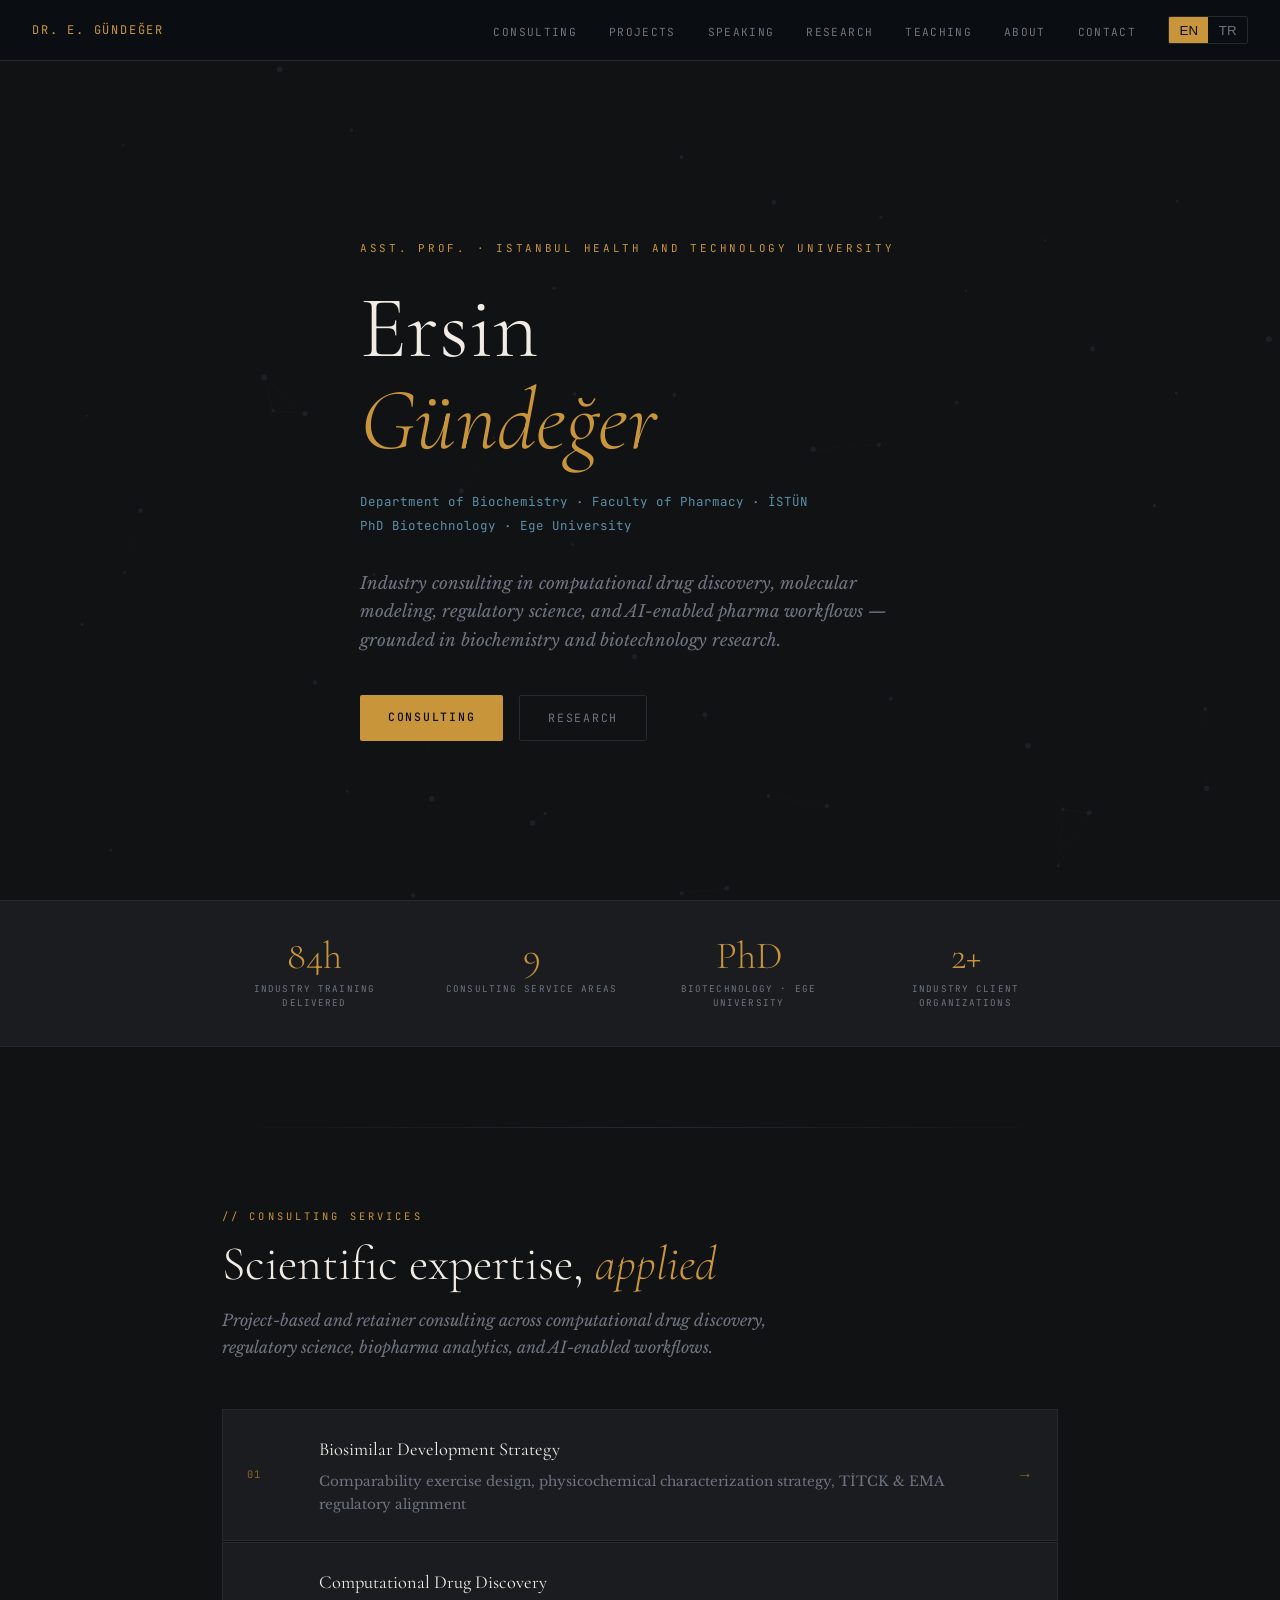
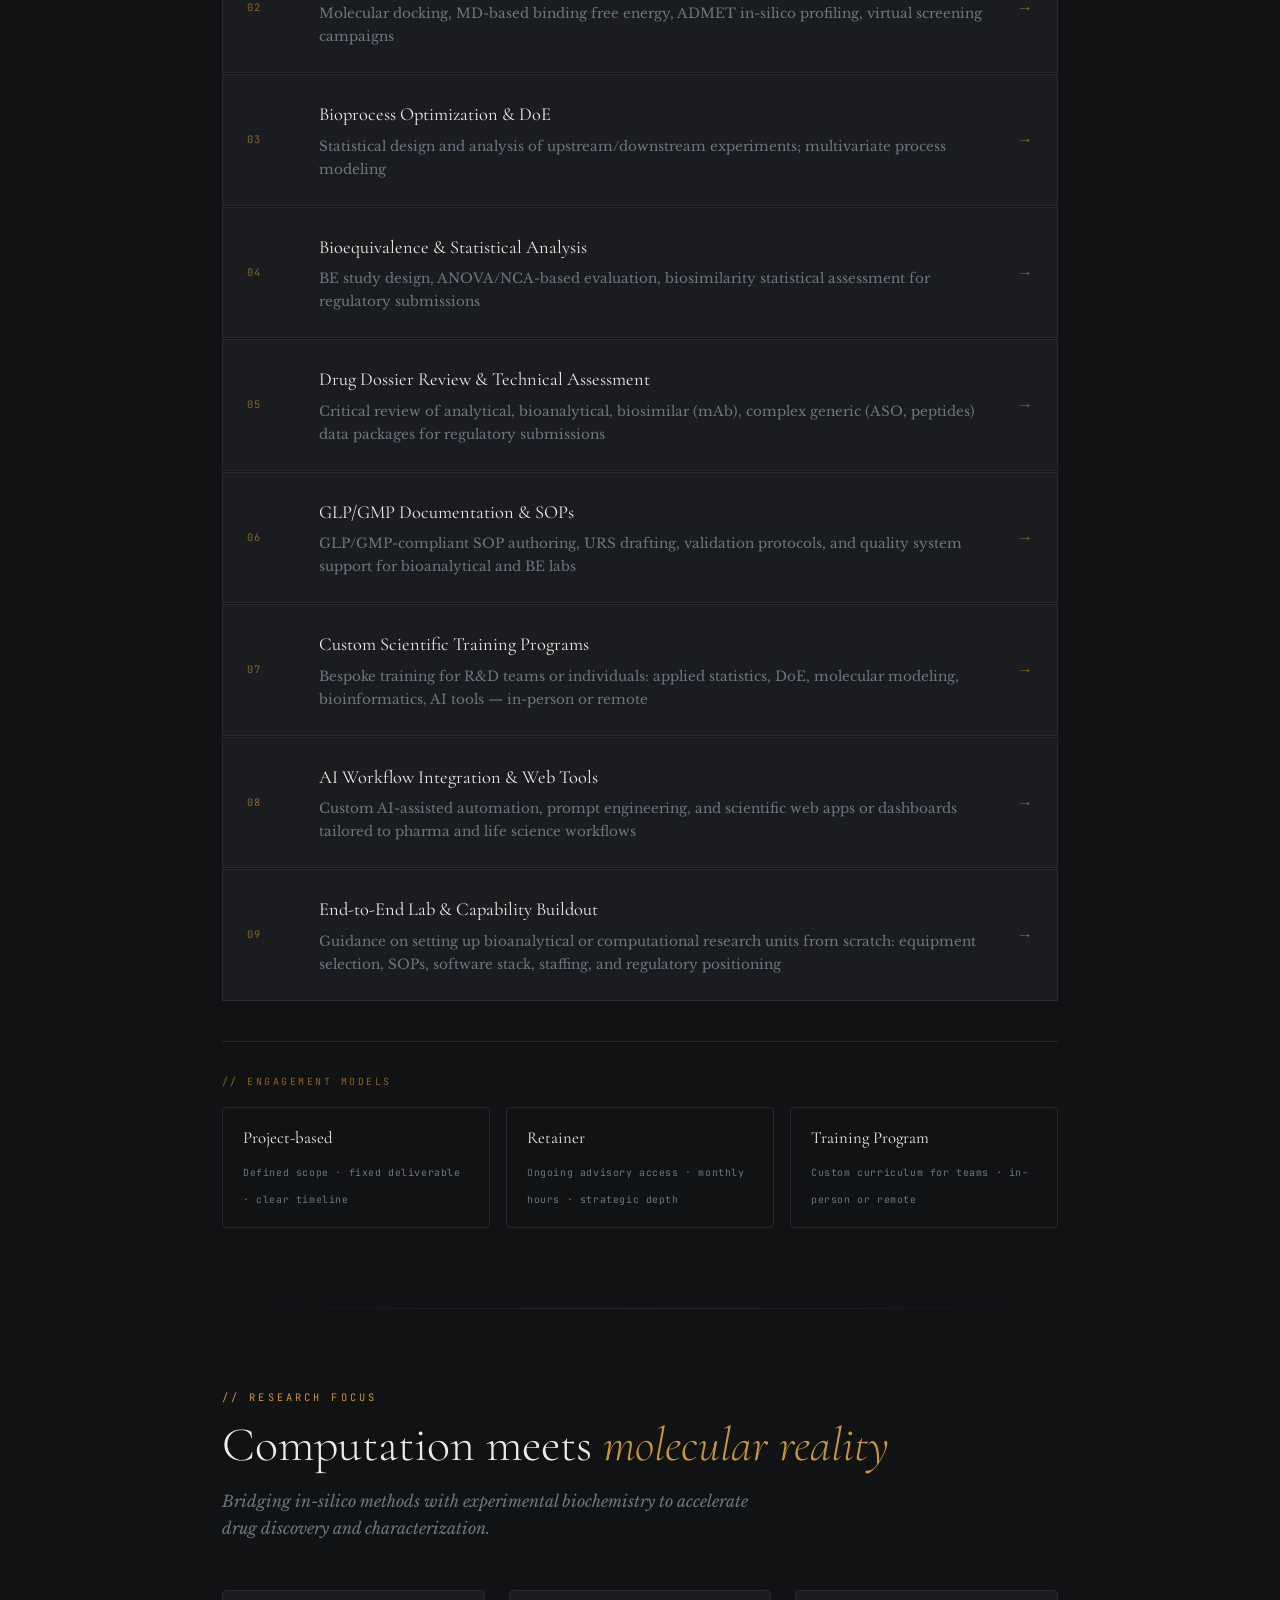
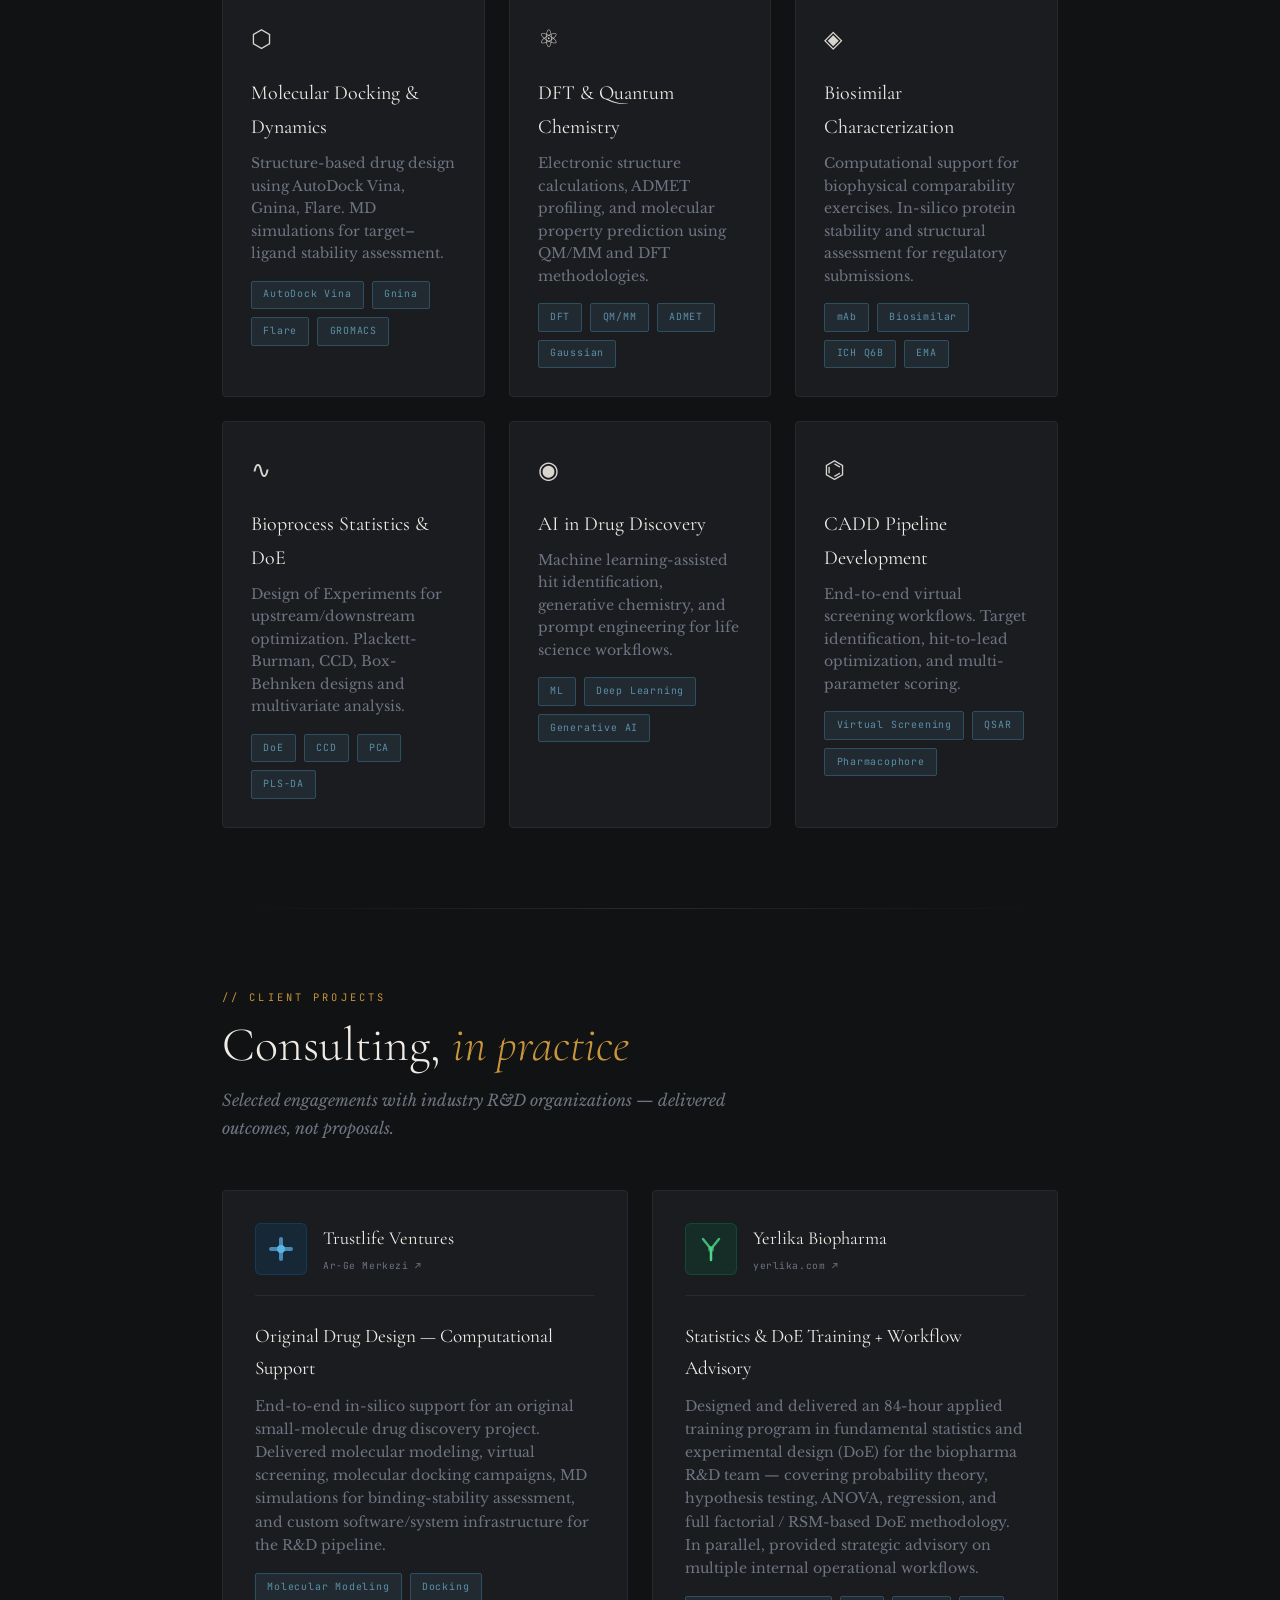
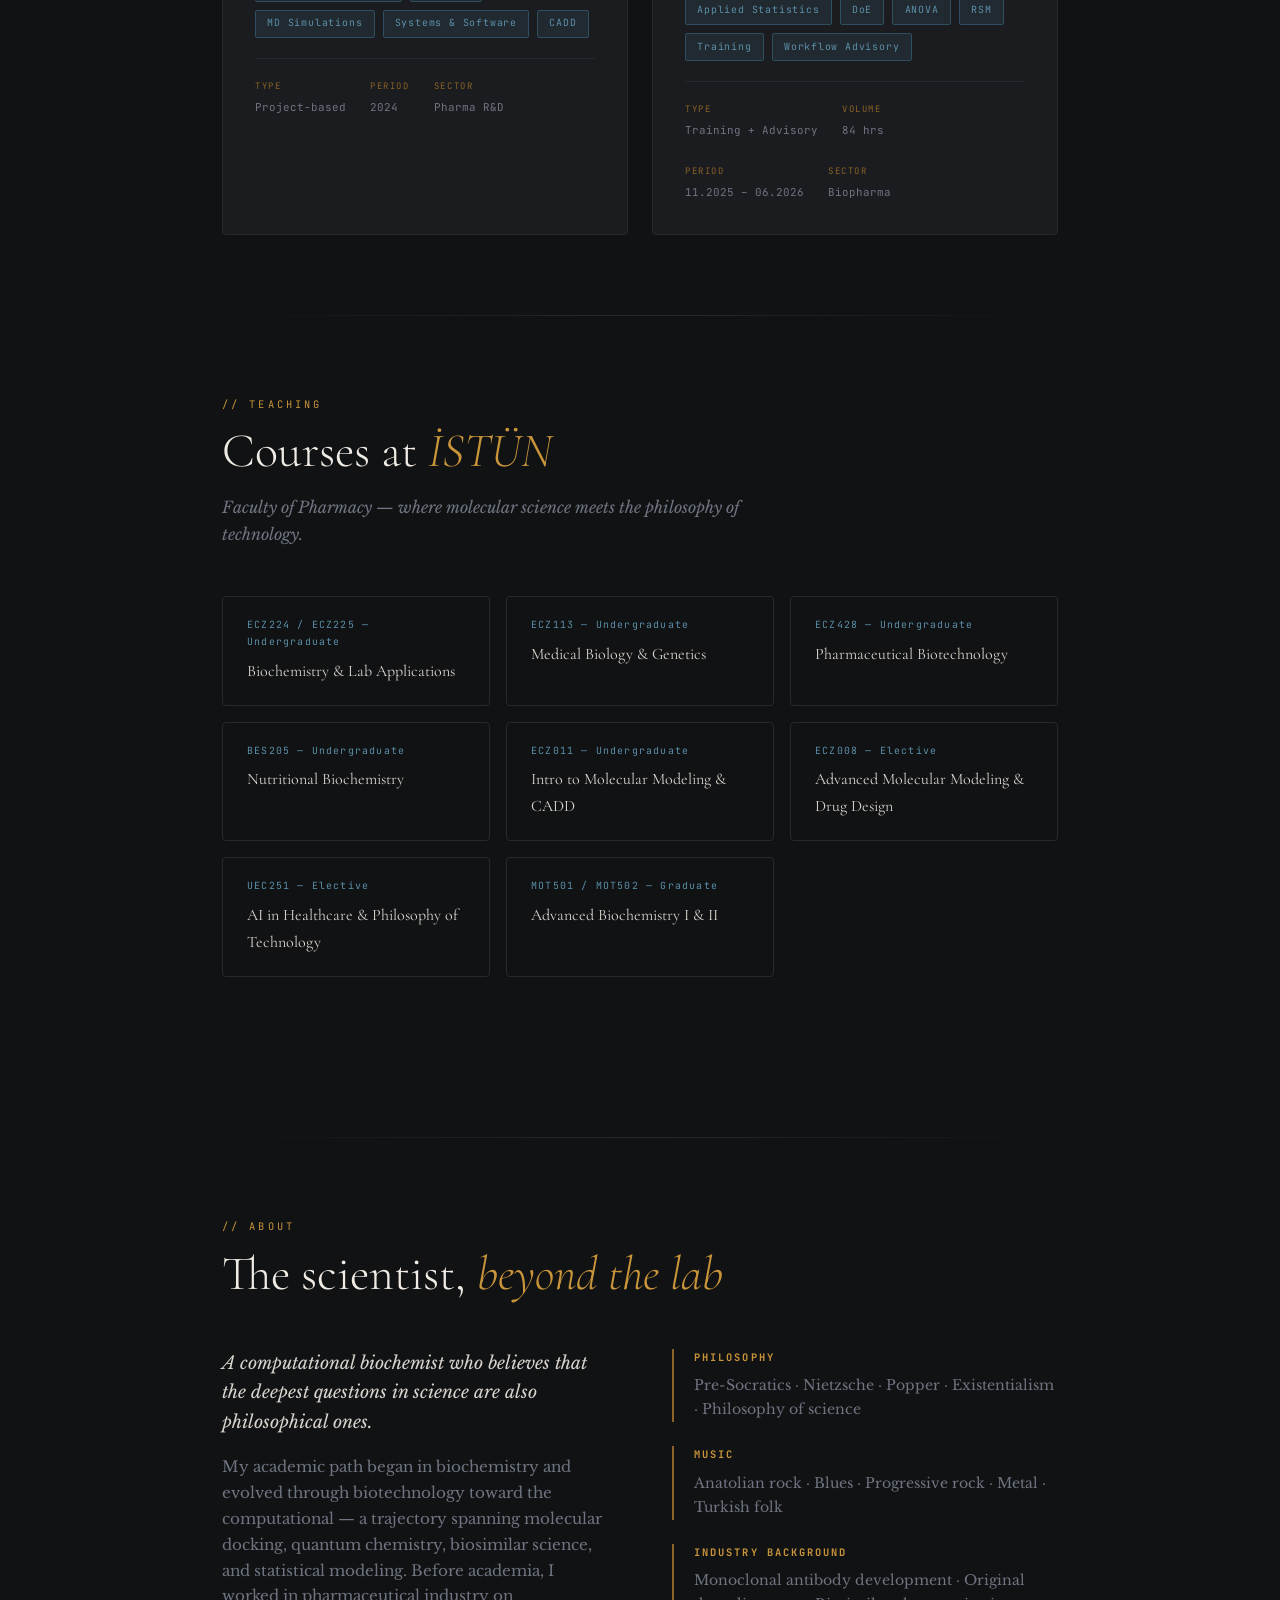
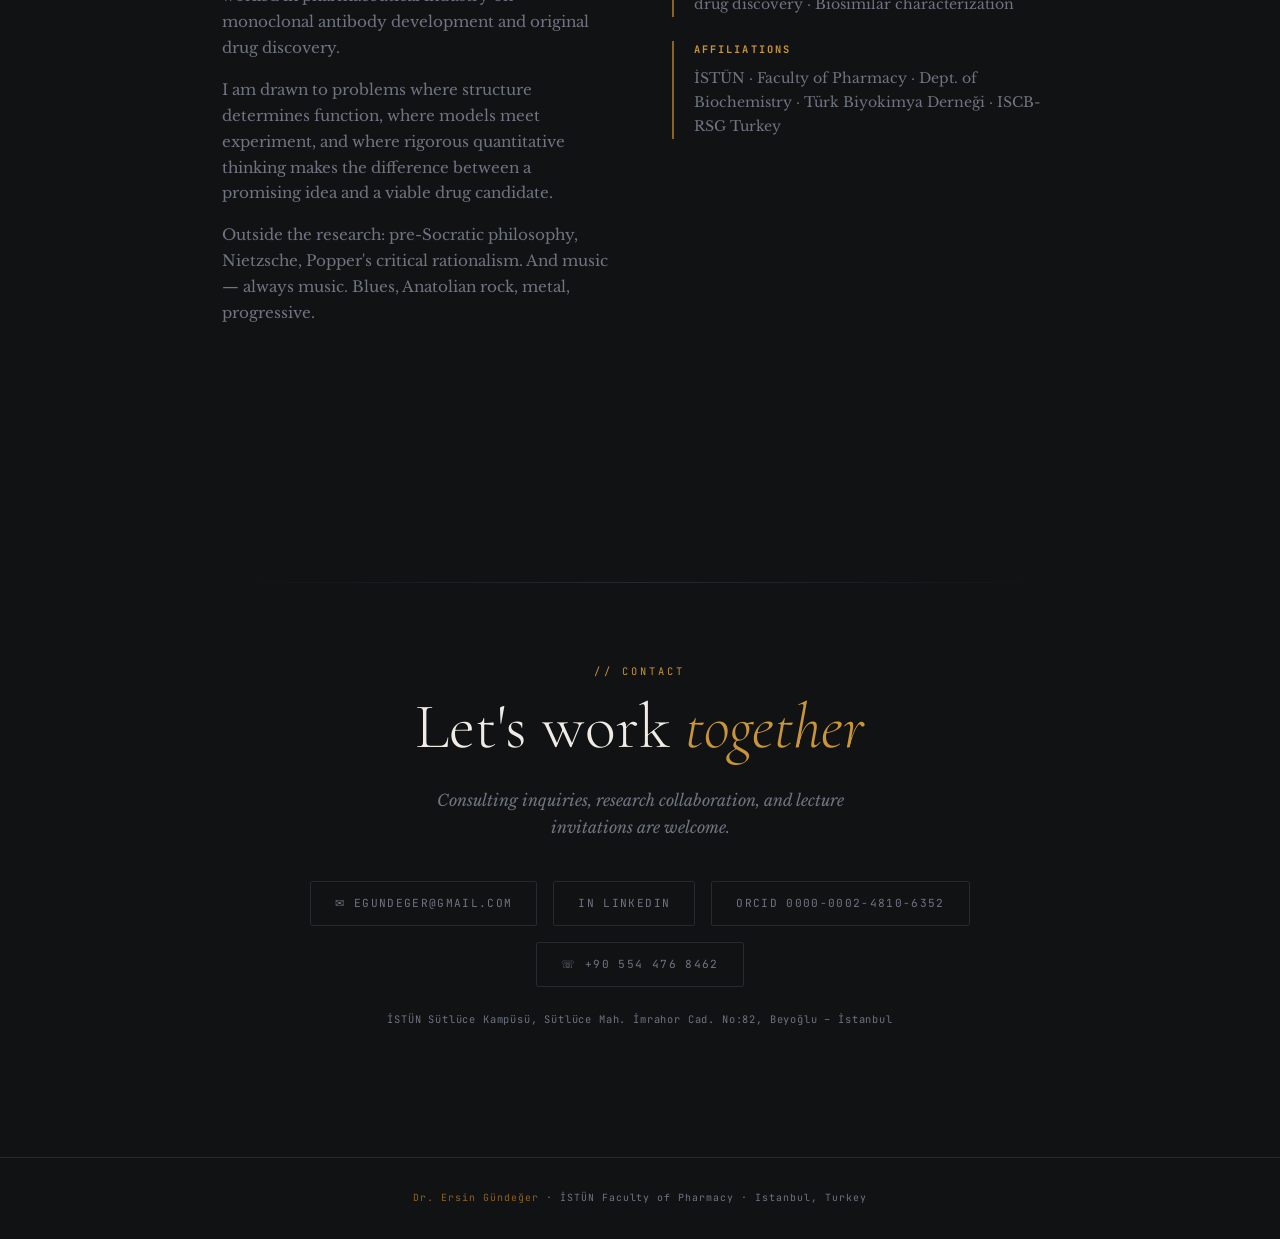
==== commit 7bd577ba: "Add clickable consulting accordion and speaking/booking page index.html: - 9 consulting items restru" ====
--- a/index.html
+++ b/index.html
@@ -70,13 +70,25 @@
 
     /* CONSULTING */
     .consulting-list{margin-top:3rem;display:flex;flex-direction:column;gap:1px}
-    .cons-item{display:grid;grid-template-columns:3rem 1fr auto;align-items:center;gap:1.5rem;padding:1.5rem;background:var(--surface);border:1px solid var(--border);transition:background .3s,border-color .3s}
-    .cons-item:hover{background:rgba(201,149,58,.05);border-color:var(--amber-dim)}
+    .cons-item{background:var(--surface);border:1px solid var(--border);transition:border-color .3s;cursor:pointer;overflow:hidden;user-select:none}
+    .cons-item.open{border-color:var(--amber-dim)}
+    .cons-header{display:grid;grid-template-columns:3rem 1fr auto;align-items:center;gap:1.5rem;padding:1.5rem;transition:background .3s}
+    .cons-item:hover .cons-header,.cons-item.open .cons-header{background:rgba(201,149,58,.04)}
     .cons-num{font-family:'JetBrains Mono',monospace;font-size:.65rem;color:var(--amber-dim);letter-spacing:.1em}
     .cons-text h3{font-family:'Cormorant Garamond',serif;font-size:1.15rem;font-weight:400;color:var(--white);margin-bottom:.25rem}
     .cons-text p{font-size:.85rem;color:var(--muted)}
-    .cons-arrow{color:var(--amber-dim);font-size:1rem;transition:transform .3s,color .3s}
-    .cons-item:hover .cons-arrow{transform:translateX(4px);color:var(--amber)}
+    .cons-arrow{color:var(--amber-dim);font-size:1rem;transition:transform .4s cubic-bezier(.4,0,.2,1),color .3s}
+    .cons-item:hover .cons-arrow,.cons-item.open .cons-arrow{color:var(--amber)}
+    .cons-item.open .cons-arrow{transform:rotate(90deg)}
+    .cons-detail{max-height:0;overflow:hidden;transition:max-height .45s cubic-bezier(.4,0,.2,1),opacity .3s ease;opacity:0}
+    .cons-item.open .cons-detail{max-height:360px;opacity:1}
+    .cons-detail-inner{margin:0 1.5rem;padding:1.25rem 0 1.5rem;border-top:1px solid var(--border);display:grid;grid-template-columns:1fr auto;gap:2rem;align-items:start}
+    .cons-detail-inner > div > p{font-size:.85rem;color:var(--muted);line-height:1.65;margin-bottom:.75rem}
+    .cons-deliverables{list-style:none;display:flex;flex-direction:column;gap:.4rem}
+    .cons-deliverables li{font-family:'JetBrains Mono',monospace;font-size:.62rem;color:var(--steel);letter-spacing:.06em;padding-left:1.3em;position:relative}
+    .cons-deliverables li::before{content:'→';position:absolute;left:0;color:var(--amber-dim)}
+    .cons-cta-btn{font-family:'JetBrains Mono',monospace;font-size:.65rem;letter-spacing:.12em;text-transform:uppercase;padding:.7rem 1.25rem;border:1px solid var(--amber-dim);color:var(--amber);text-decoration:none;border-radius:2px;white-space:nowrap;display:inline-block;transition:all .3s;margin-top:.25rem}
+    .cons-cta-btn:hover{background:var(--amber);color:#0a0d12;transform:translateY(-2px)}
 
     /* PROJECT CARDS */
     .project-cards{margin-top:3rem;display:grid;grid-template-columns:repeat(auto-fill,minmax(380px,1fr));gap:1.5rem}
@@ -159,6 +171,7 @@
       .project-cards{grid-template-columns:1fr}
       .stats-grid{grid-template-columns:repeat(2,1fr);gap:1.5rem}
       .eng-pills{flex-direction:column}
+      .cons-detail-inner{grid-template-columns:1fr}
     }
   </style>
 </head>
@@ -170,12 +183,13 @@
   <div class="nav-logo">Dr. E. Gündeğer</div>
   <div class="nav-right">
     <ul>
-      <li><a href="#consulting" data-en="Consulting"  data-tr="Danışmanlık">Consulting</a></li>
-      <li><a href="#projects"   data-en="Projects"    data-tr="Projeler">Projects</a></li>
-      <li><a href="#research"   data-en="Research"    data-tr="Araştırma">Research</a></li>
-      <li><a href="#teaching"   data-en="Teaching"    data-tr="Dersler">Teaching</a></li>
-      <li><a href="#about"      data-en="About"       data-tr="Hakkımda">About</a></li>
-      <li><a href="#contact"    data-en="Contact"     data-tr="İletişim">Contact</a></li>
+      <li><a href="#consulting"   data-en="Consulting"  data-tr="Danışmanlık">Consulting</a></li>
+      <li><a href="#projects"    data-en="Projects"    data-tr="Projeler">Projects</a></li>
+      <li><a href="speaking.html" data-en="Speaking"   data-tr="Konuşmalar">Speaking</a></li>
+      <li><a href="#research"    data-en="Research"    data-tr="Araştırma">Research</a></li>
+      <li><a href="#teaching"    data-en="Teaching"    data-tr="Dersler">Teaching</a></li>
+      <li><a href="#about"       data-en="About"       data-tr="Hakkımda">About</a></li>
+      <li><a href="#contact"     data-en="Contact"     data-tr="İletişim">Contact</a></li>
     </ul>
     <div class="lang-toggle">
       <button class="lang-btn active" id="btn-en" onclick="setLang('en')">EN</button>
@@ -248,96 +262,223 @@
     </p>
   </div>
   <div class="consulting-list">
+
     <div class="cons-item reveal">
-      <span class="cons-num">01</span>
-      <div class="cons-text">
-        <h3 data-en="Biosimilar Development Strategy" data-tr="Biyobenzer Geliştirme Stratejisi">Biosimilar Development Strategy</h3>
-        <p data-en="Comparability exercise design, physicochemical characterization strategy, TİTCK & EMA regulatory alignment"
-           data-tr="Karşılaştırılabilirlik çalışması tasarımı, fizikokimyasal karakterizasyon stratejisi, TİTCK ve EMA regülatuar uyum">
-          Comparability exercise design, physicochemical characterization strategy, TİTCK &amp; EMA regulatory alignment
-        </p>
-      </div><span class="cons-arrow">→</span>
-    </div>
+      <div class="cons-header">
+        <span class="cons-num">01</span>
+        <div class="cons-text">
+          <h3 data-en="Biosimilar Development Strategy" data-tr="Biyobenzer Geliştirme Stratejisi">Biosimilar Development Strategy</h3>
+          <p data-en="Comparability exercise design, physicochemical characterization strategy, TİTCK &amp; EMA regulatory alignment" data-tr="Karşılaştırılabilirlik çalışması tasarımı, fizikokimyasal karakterizasyon stratejisi, TİTCK ve EMA regülatuar uyum">Comparability exercise design, physicochemical characterization strategy, TİTCK &amp; EMA regulatory alignment</p>
+        </div>
+        <span class="cons-arrow">→</span>
+      </div>
+      <div class="cons-detail">
+        <div class="cons-detail-inner">
+          <div>
+            <p data-en="Full comparability framework from analytical characterization through PK/PD clinical similarity, mapped to TİTCK, EMA, and FDA regulatory pathways. Covers physicochemical, functional, and immunogenicity risk assessment." data-tr="TİTCK, EMA ve FDA regülatuar yollarına göre analitik karakterizasyondan PK/PD klinik benzerliğe tam karşılaştırılabilirlik çerçevesi. Fizikokimyasal, fonksiyonel ve immünojenisite risk değerlendirmesi.">Full comparability framework from analytical characterization through PK/PD clinical similarity, mapped to TİTCK, EMA, and FDA regulatory pathways. Covers physicochemical, functional, and immunogenicity risk assessment.</p>
+            <ul class="cons-deliverables">
+              <li data-en="Characterization &amp; comparability strategy document" data-tr="Karakterizasyon ve karşılaştırılabilirlik strateji belgesi">Characterization &amp; comparability strategy document</li>
+              <li data-en="Regulatory dossier outline (CTD Module 3)" data-tr="Regülatuar dosya taslağı (CTD Modül 3)">Regulatory dossier outline (CTD Module 3)</li>
+              <li data-en="Analytical panel &amp; acceptance criteria matrix" data-tr="Analitik panel ve kabul kriterleri matrisi">Analytical panel &amp; acceptance criteria matrix</li>
+            </ul>
+          </div>
+          <div><a class="cons-cta-btn" href="mailto:egundeger@gmail.com?subject=Consulting%3A%20Biosimilar%20Strategy" data-en="Let's work together →" data-tr="Birlikte çalışalım →">Let's work together →</a></div>
+        </div>
+      </div>
+    </div>
+
     <div class="cons-item reveal">
-      <span class="cons-num">02</span>
-      <div class="cons-text">
-        <h3 data-en="Computational Drug Discovery" data-tr="Hesaplamalı İlaç Keşfi">Computational Drug Discovery</h3>
-        <p data-en="Molecular docking, MD-based binding free energy, ADMET in-silico profiling, virtual screening campaigns"
-           data-tr="Moleküler docking, MD tabanlı bağlanma serbest enerjisi, ADMET in-silico profilleme, sanal tarama kampanyaları">
-          Molecular docking, MD-based binding free energy, ADMET in-silico profiling, virtual screening campaigns
-        </p>
-      </div><span class="cons-arrow">→</span>
-    </div>
+      <div class="cons-header">
+        <span class="cons-num">02</span>
+        <div class="cons-text">
+          <h3 data-en="Computational Drug Discovery" data-tr="Hesaplamalı İlaç Keşfi">Computational Drug Discovery</h3>
+          <p data-en="Molecular docking, MD-based binding free energy, ADMET in-silico profiling, virtual screening campaigns" data-tr="Moleküler docking, MD tabanlı bağlanma serbest enerjisi, ADMET in-silico profilleme, sanal tarama kampanyaları">Molecular docking, MD-based binding free energy, ADMET in-silico profiling, virtual screening campaigns</p>
+        </div>
+        <span class="cons-arrow">→</span>
+      </div>
+      <div class="cons-detail">
+        <div class="cons-detail-inner">
+          <div>
+            <p data-en="End-to-end CADD support from target validation through lead optimization. Structure-based virtual screening, molecular docking, binding free energy via MD, and in-silico ADMET profiling for early-stage triage." data-tr="Hedef doğrulamadan öncü optimizasyona uçtan uca CADD desteği. Yapı tabanlı sanal tarama, moleküler docking, MD ile bağlanma serbest enerjisi ve erken aşama filtreleme için in-silico ADMET profilleme.">End-to-end CADD support from target validation through lead optimization. Structure-based virtual screening, molecular docking, binding free energy via MD, and in-silico ADMET profiling for early-stage triage.</p>
+            <ul class="cons-deliverables">
+              <li data-en="Virtual screening hit list &amp; ranking report" data-tr="Sanal tarama hit listesi ve sıralama raporu">Virtual screening hit list &amp; ranking report</li>
+              <li data-en="Docking &amp; MD binding stability analysis" data-tr="Docking ve MD bağlanma stabilitesi analizi">Docking &amp; MD binding stability analysis</li>
+              <li data-en="ADMET in-silico profile per compound" data-tr="Bileşik başına ADMET in-silico profil">ADMET in-silico profile per compound</li>
+            </ul>
+          </div>
+          <div><a class="cons-cta-btn" href="mailto:egundeger@gmail.com?subject=Consulting%3A%20Computational%20Drug%20Discovery" data-en="Discuss your target →" data-tr="Hedefinizi konuşalım →">Discuss your target →</a></div>
+        </div>
+      </div>
+    </div>
+
     <div class="cons-item reveal">
-      <span class="cons-num">03</span>
-      <div class="cons-text">
-        <h3 data-en="Bioprocess Optimization & DoE" data-tr="Biyoproses Optimizasyonu ve DoE">Bioprocess Optimization &amp; DoE</h3>
-        <p data-en="Statistical design and analysis of upstream/downstream experiments; multivariate process modeling"
-           data-tr="Upstream/downstream deneylerin istatistiksel tasarımı ve analizi; çok değişkenli proses modelleme">
-          Statistical design and analysis of upstream/downstream experiments; multivariate process modeling
-        </p>
-      </div><span class="cons-arrow">→</span>
-    </div>
+      <div class="cons-header">
+        <span class="cons-num">03</span>
+        <div class="cons-text">
+          <h3 data-en="Bioprocess Optimization &amp; DoE" data-tr="Biyoproses Optimizasyonu ve DoE">Bioprocess Optimization &amp; DoE</h3>
+          <p data-en="Statistical design and analysis of upstream/downstream experiments; multivariate process modeling" data-tr="Upstream/downstream deneylerin istatistiksel tasarımı ve analizi; çok değişkenli proses modelleme">Statistical design and analysis of upstream/downstream experiments; multivariate process modeling</p>
+        </div>
+        <span class="cons-arrow">→</span>
+      </div>
+      <div class="cons-detail">
+        <div class="cons-detail-inner">
+          <div>
+            <p data-en="Full-factorial, CCD, Box-Behnken, and Plackett-Burman designs for fermentation, purification, and formulation. Response surface modeling, multivariate analysis, and optimized parameter set with confidence bounds." data-tr="Fermentasyon, saflaştırma ve formülasyon için tam faktöriyel, CCD, Box-Behnken ve Plackett-Burman tasarımları. Yanıt yüzey modelleme, çok değişkenli analiz ve güven sınırlı optimize parametre seti.">Full-factorial, CCD, Box-Behnken, and Plackett-Burman designs for fermentation, purification, and formulation. Response surface modeling, multivariate analysis, and optimized parameter set with confidence bounds.</p>
+            <ul class="cons-deliverables">
+              <li data-en="DoE design matrix &amp; run sheet" data-tr="DoE tasarım matrisi ve çalışma tablosu">DoE design matrix &amp; run sheet</li>
+              <li data-en="Statistical analysis report (RSM, ANOVA)" data-tr="İstatistiksel analiz raporu (RSM, ANOVA)">Statistical analysis report (RSM, ANOVA)</li>
+              <li data-en="Optimized process parameter set" data-tr="Optimize edilmiş proses parametre seti">Optimized process parameter set</li>
+            </ul>
+          </div>
+          <div><a class="cons-cta-btn" href="mailto:egundeger@gmail.com?subject=Consulting%3A%20DoE%20%26%20Bioprocess" data-en="Start your DoE →" data-tr="DoE'nizi başlatalım →">Start your DoE →</a></div>
+        </div>
+      </div>
+    </div>
+
     <div class="cons-item reveal">
-      <span class="cons-num">04</span>
-      <div class="cons-text">
-        <h3 data-en="Bioequivalence & Statistical Analysis" data-tr="Biyoeşdeğerlik ve İstatistiksel Analiz">Bioequivalence &amp; Statistical Analysis</h3>
-        <p data-en="BE study design, ANOVA/NCA-based evaluation, biosimilarity statistical assessment for regulatory submissions"
-           data-tr="BE çalışma tasarımı, ANOVA/NCA tabanlı değerlendirme, regülatuar başvurular için biyobenzerlik istatistiksel değerlendirmesi">
-          BE study design, ANOVA/NCA-based evaluation, biosimilarity statistical assessment for regulatory submissions
-        </p>
-      </div><span class="cons-arrow">→</span>
-    </div>
+      <div class="cons-header">
+        <span class="cons-num">04</span>
+        <div class="cons-text">
+          <h3 data-en="Bioequivalence &amp; Statistical Analysis" data-tr="Biyoeşdeğerlik ve İstatistiksel Analiz">Bioequivalence &amp; Statistical Analysis</h3>
+          <p data-en="BE study design, ANOVA/NCA-based evaluation, biosimilarity statistical assessment for regulatory submissions" data-tr="BE çalışma tasarımı, ANOVA/NCA tabanlı değerlendirme, regülatuar başvurular için biyobenzerlik istatistiksel değerlendirmesi">BE study design, ANOVA/NCA-based evaluation, biosimilarity statistical assessment for regulatory submissions</p>
+        </div>
+        <span class="cons-arrow">→</span>
+      </div>
+      <div class="cons-detail">
+        <div class="cons-detail-inner">
+          <div>
+            <p data-en="BE study design (crossover, parallel, replicate), NCA-based PK parameter estimation, ANOVA, 90% CI calculation, and regulatory-ready statistical reporting aligned with EMA/FDA BE guidelines." data-tr="BE çalışma tasarımı (çapraz, paralel, tekrarlı), NCA tabanlı FK parametre tahmini, ANOVA, %90 GI hesabı ve EMA/FDA BE rehberleriyle uyumlu regülatuar istatistik raporu.">BE study design (crossover, parallel, replicate), NCA-based PK parameter estimation, ANOVA, 90% CI calculation, and regulatory-ready statistical reporting aligned with EMA/FDA BE guidelines.</p>
+            <ul class="cons-deliverables">
+              <li data-en="BE study design document" data-tr="BE çalışma tasarım belgesi">BE study design document</li>
+              <li data-en="Statistical analysis plan (SAP)" data-tr="İstatistiksel analiz planı (SAP)">Statistical analysis plan (SAP)</li>
+              <li data-en="Regulatory-ready BE statistical report" data-tr="Regülatuar uyumlu BE istatistik raporu">Regulatory-ready BE statistical report</li>
+            </ul>
+          </div>
+          <div><a class="cons-cta-btn" href="mailto:egundeger@gmail.com?subject=Consulting%3A%20Bioequivalence%20%26%20Statistics" data-en="Discuss your study →" data-tr="Çalışmanızı konuşalım →">Discuss your study →</a></div>
+        </div>
+      </div>
+    </div>
+
     <div class="cons-item reveal">
-      <span class="cons-num">05</span>
-      <div class="cons-text">
-        <h3 data-en="Drug Dossier Review & Technical Assessment" data-tr="İlaç Dosyası İnceleme ve Teknik Değerlendirme">Drug Dossier Review &amp; Technical Assessment</h3>
-        <p data-en="Critical review of analytical, bioanalytical, biosimilar (mAb), complex generic (ASO, peptides) data packages for regulatory submissions"
-           data-tr="Analitik, biyoanalitik, biyobenzer (mAb), kompleks jenerik (ASO, peptidler) veri paketlerinin regülatuar başvuru için eleştirel incelemesi">
-          Critical review of analytical, bioanalytical, biosimilar (mAb), complex generic (ASO, peptides) data packages for regulatory submissions
-        </p>
-      </div><span class="cons-arrow">→</span>
-    </div>
+      <div class="cons-header">
+        <span class="cons-num">05</span>
+        <div class="cons-text">
+          <h3 data-en="Drug Dossier Review &amp; Technical Assessment" data-tr="İlaç Dosyası İnceleme ve Teknik Değerlendirme">Drug Dossier Review &amp; Technical Assessment</h3>
+          <p data-en="Critical review of analytical, bioanalytical, biosimilar (mAb), complex generic (ASO, peptides) data packages for regulatory submissions" data-tr="Analitik, biyoanalitik, biyobenzer (mAb), kompleks jenerik (ASO, peptidler) veri paketlerinin regülatuar başvuru için eleştirel incelemesi">Critical review of analytical, bioanalytical, biosimilar (mAb), complex generic (ASO, peptides) data packages for regulatory submissions</p>
+        </div>
+        <span class="cons-arrow">→</span>
+      </div>
+      <div class="cons-detail">
+        <div class="cons-detail-inner">
+          <div>
+            <p data-en="Critical gap analysis of CTD Module 3 analytical sections, bioanalytical method validation, and similarity/biosimilarity data packages for mAb, biosimilar, ASO, peptide, and complex generic regulatory submissions." data-tr="mAb, biyobenzer, ASO, peptid ve kompleks jenerik regülatuar başvuruları için CTD Modül 3 analitik bölümleri, biyoanalitik yöntem validasyonu ve benzerlik/biyobenzerlik veri paketlerinin kritik boşluk analizi.">Critical gap analysis of CTD Module 3 analytical sections, bioanalytical method validation, and similarity/biosimilarity data packages for mAb, biosimilar, ASO, peptide, and complex generic regulatory submissions.</p>
+            <ul class="cons-deliverables">
+              <li data-en="Gap analysis &amp; regulatory risk report" data-tr="Boşluk analizi ve regülatuar risk raporu">Gap analysis &amp; regulatory risk report</li>
+              <li data-en="Annotated review with specific comments" data-tr="Spesifik yorumlu açıklamalı inceleme">Annotated review with specific comments</li>
+              <li data-en="Regulatory improvement roadmap" data-tr="Regülatuar iyileştirme yol haritası">Regulatory improvement roadmap</li>
+            </ul>
+          </div>
+          <div><a class="cons-cta-btn" href="mailto:egundeger@gmail.com?subject=Consulting%3A%20Dossier%20Review" data-en="Submit your dossier →" data-tr="Dosyanızı gönderin →">Submit your dossier →</a></div>
+        </div>
+      </div>
+    </div>
+
     <div class="cons-item reveal">
-      <span class="cons-num">06</span>
-      <div class="cons-text">
-        <h3 data-en="GLP/GMP Documentation & SOPs" data-tr="GLP/GMP Uyumlu Dokümantasyon ve SOP'lar">GLP/GMP Documentation &amp; SOPs</h3>
-        <p data-en="GLP/GMP-compliant SOP authoring, URS drafting, validation protocols, and quality system support for bioanalytical and BE labs"
-           data-tr="Biyoanalitik ve biyoeşdeğerlik laboratuvarları için GLP/GMP uyumlu SOP yazımı, URS hazırlama, validasyon protokolleri ve kalite sistemi desteği">
-          GLP/GMP-compliant SOP authoring, URS drafting, validation protocols, and quality system support for bioanalytical and BE labs
-        </p>
-      </div><span class="cons-arrow">→</span>
-    </div>
+      <div class="cons-header">
+        <span class="cons-num">06</span>
+        <div class="cons-text">
+          <h3 data-en="GLP/GMP Documentation &amp; SOPs" data-tr="GLP/GMP Uyumlu Dokümantasyon ve SOP'lar">GLP/GMP Documentation &amp; SOPs</h3>
+          <p data-en="GLP/GMP-compliant SOP authoring, URS drafting, validation protocols, and quality system support for bioanalytical and BE labs" data-tr="Biyoanalitik ve biyoeşdeğerlik laboratuvarları için GLP/GMP uyumlu SOP yazımı, URS hazırlama, validasyon protokolleri ve kalite sistemi desteği">GLP/GMP-compliant SOP authoring, URS drafting, validation protocols, and quality system support for bioanalytical and BE labs</p>
+        </div>
+        <span class="cons-arrow">→</span>
+      </div>
+      <div class="cons-detail">
+        <div class="cons-detail-inner">
+          <div>
+            <p data-en="Authoring GLP/GMP-compliant SOPs, URS, and qualification protocols (IQ/OQ/PQ) for bioanalytical and BE laboratories. Quality system documentation, audit preparation, and regulatory inspection readiness." data-tr="Biyoanalitik ve biyoeşdeğerlik laboratuvarları için GLP/GMP uyumlu SOP'lar, URS ve yeterlilik protokolleri (IQ/OQ/PQ) yazımı. Kalite sistemi dokümantasyonu, denetim hazırlığı ve regülatuar muayene hazırlığı.">Authoring GLP/GMP-compliant SOPs, URS, and qualification protocols (IQ/OQ/PQ) for bioanalytical and BE laboratories. Quality system documentation, audit preparation, and regulatory inspection readiness.</p>
+            <ul class="cons-deliverables">
+              <li data-en="Draft SOPs &amp; URS documents" data-tr="Taslak SOP'lar ve URS belgeleri">Draft SOPs &amp; URS documents</li>
+              <li data-en="IQ/OQ/PQ qualification protocol templates" data-tr="IQ/OQ/PQ yeterlilik protokol şablonları">IQ/OQ/PQ qualification protocol templates</li>
+              <li data-en="Quality system review &amp; gap report" data-tr="Kalite sistemi incelemesi ve boşluk raporu">Quality system review &amp; gap report</li>
+            </ul>
+          </div>
+          <div><a class="cons-cta-btn" href="mailto:egundeger@gmail.com?subject=Consulting%3A%20GLP%2FGMP%20Documentation" data-en="Request a doc plan →" data-tr="Dokümantasyon planı isteyin →">Request a doc plan →</a></div>
+        </div>
+      </div>
+    </div>
+
     <div class="cons-item reveal">
-      <span class="cons-num">07</span>
-      <div class="cons-text">
-        <h3 data-en="Custom Scientific Training Programs" data-tr="Özel Bilimsel Eğitim Programları">Custom Scientific Training Programs</h3>
-        <p data-en="Bespoke training for R&D teams or individuals: applied statistics, DoE, molecular modeling, bioinformatics, AI tools — in-person or remote"
-           data-tr="Ar-Ge ekipleri veya bireyler için özel eğitim: uygulamalı istatistik, DoE, moleküler modelleme, biyoinformatik, yapay zekâ araçları — yüz yüze veya uzaktan">
-          Bespoke training for R&amp;D teams or individuals: applied statistics, DoE, molecular modeling, bioinformatics, AI tools — in-person or remote
-        </p>
-      </div><span class="cons-arrow">→</span>
-    </div>
+      <div class="cons-header">
+        <span class="cons-num">07</span>
+        <div class="cons-text">
+          <h3 data-en="Custom Scientific Training Programs" data-tr="Özel Bilimsel Eğitim Programları">Custom Scientific Training Programs</h3>
+          <p data-en="Bespoke training for R&amp;D teams or individuals: applied statistics, DoE, molecular modeling, bioinformatics, AI tools — in-person or remote" data-tr="Ar-Ge ekipleri veya bireyler için özel eğitim: uygulamalı istatistik, DoE, moleküler modelleme, biyoinformatik, yapay zekâ araçları — yüz yüze veya uzaktan">Bespoke training for R&amp;D teams or individuals: applied statistics, DoE, molecular modeling, bioinformatics, AI tools — in-person or remote</p>
+        </div>
+        <span class="cons-arrow">→</span>
+      </div>
+      <div class="cons-detail">
+        <div class="cons-detail-inner">
+          <div>
+            <p data-en="Fully customized curricula built around your team's actual workflows and data. Available in-person or remote, from single-day workshops to multi-week programs. Topics include statistics, DoE, molecular modeling, bioinformatics, and AI tools." data-tr="Ekibinizin gerçek iş akışları ve verilerine göre tamamen özelleştirilmiş müfredatlar. Tek günlük atölyelerden çok haftalık programlara kadar yüz yüze veya uzaktan. İstatistik, DoE, moleküler modelleme, biyoinformatik ve yapay zekâ araçlarını kapsar.">Fully customized curricula built around your team's actual workflows and data. Available in-person or remote, from single-day workshops to multi-week programs. Topics include statistics, DoE, molecular modeling, bioinformatics, and AI tools.</p>
+            <ul class="cons-deliverables">
+              <li data-en="Custom curriculum &amp; training materials" data-tr="Özel müfredat ve eğitim materyalleri">Custom curriculum &amp; training materials</li>
+              <li data-en="Workshop exercises &amp; case studies" data-tr="Atölye egzersizleri ve vaka çalışmaları">Workshop exercises &amp; case studies</li>
+              <li data-en="Competency assessment &amp; follow-up" data-tr="Yetkinlik değerlendirmesi ve takip">Competency assessment &amp; follow-up</li>
+            </ul>
+          </div>
+          <div><a class="cons-cta-btn" href="mailto:egundeger@gmail.com?subject=Consulting%3A%20Training%20Program" data-en="Design your training →" data-tr="Eğitim programınızı tasarlayalım →">Design your training →</a></div>
+        </div>
+      </div>
+    </div>
+
     <div class="cons-item reveal">
-      <span class="cons-num">08</span>
-      <div class="cons-text">
-        <h3 data-en="AI Workflow Integration & Web Tools" data-tr="İş Akışlarına AI Entegrasyonu ve Web Araçları">AI Workflow Integration &amp; Web Tools</h3>
-        <p data-en="Custom AI-assisted automation, prompt engineering, and scientific web apps or dashboards tailored to pharma and life science workflows"
-           data-tr="Farma ve yaşam bilimleri iş akışlarına özel yapay zekâ destekli otomasyon, prompt mühendisliği ve bilimsel web uygulamaları veya gösterge panelleri">
-          Custom AI-assisted automation, prompt engineering, and scientific web apps or dashboards tailored to pharma and life science workflows
-        </p>
-      </div><span class="cons-arrow">→</span>
-    </div>
+      <div class="cons-header">
+        <span class="cons-num">08</span>
+        <div class="cons-text">
+          <h3 data-en="AI Workflow Integration &amp; Web Tools" data-tr="İş Akışlarına AI Entegrasyonu ve Web Araçları">AI Workflow Integration &amp; Web Tools</h3>
+          <p data-en="Custom AI-assisted automation, prompt engineering, and scientific web apps or dashboards tailored to pharma and life science workflows" data-tr="Farma ve yaşam bilimleri iş akışlarına özel yapay zekâ destekli otomasyon, prompt mühendisliği ve bilimsel web uygulamaları veya gösterge panelleri">Custom AI-assisted automation, prompt engineering, and scientific web apps or dashboards tailored to pharma and life science workflows</p>
+        </div>
+        <span class="cons-arrow">→</span>
+      </div>
+      <div class="cons-detail">
+        <div class="cons-detail-inner">
+          <div>
+            <p data-en="Design and deployment of AI-assisted R&amp;D tools: LLM-powered analysis pipelines, ML-based prediction models, prompt-engineered laboratory assistants, and custom scientific web dashboards." data-tr="Yapay zekâ destekli Ar-Ge araçlarının tasarımı ve dağıtımı: LLM destekli analiz boru hatları, ML tabanlı tahmin modelleri, prompt mühendisliği laboratuvar asistanları ve özel bilimsel web gösterge panelleri.">Design and deployment of AI-assisted R&amp;D tools: LLM-powered analysis pipelines, ML-based prediction models, prompt-engineered laboratory assistants, and custom scientific web dashboards.</p>
+            <ul class="cons-deliverables">
+              <li data-en="Working prototype or deployed web app" data-tr="Çalışan prototip veya yayınlanmış web uygulaması">Working prototype or deployed web app</li>
+              <li data-en="Integration &amp; deployment guide" data-tr="Entegrasyon ve dağıtım kılavuzu">Integration &amp; deployment guide</li>
+              <li data-en="Documentation &amp; maintenance notes" data-tr="Dokümantasyon ve bakım notları">Documentation &amp; maintenance notes</li>
+            </ul>
+          </div>
+          <div><a class="cons-cta-btn" href="mailto:egundeger@gmail.com?subject=Consulting%3A%20AI%20Integration" data-en="Request a demo →" data-tr="Demo isteyin →">Request a demo →</a></div>
+        </div>
+      </div>
+    </div>
+
     <div class="cons-item reveal">
-      <span class="cons-num">09</span>
-      <div class="cons-text">
-        <h3 data-en="End-to-End Lab & Capability Buildout" data-tr="Sıfırdan Laboratuvar ve Kapasite Kurulumu">End-to-End Lab &amp; Capability Buildout</h3>
-        <p data-en="Guidance on setting up bioanalytical or computational research units from scratch: equipment selection, SOPs, software stack, staffing, and regulatory positioning"
-           data-tr="Biyoanalitik veya hesaplamalı araştırma birimlerini sıfırdan kurma rehberliği: ekipman seçimi, SOP'lar, yazılım yığını, personel ve regülatuar konumlandırma">
-          Guidance on setting up bioanalytical or computational research units from scratch: equipment selection, SOPs, software stack, staffing, and regulatory positioning
-        </p>
-      </div><span class="cons-arrow">→</span>
-    </div>
+      <div class="cons-header">
+        <span class="cons-num">09</span>
+        <div class="cons-text">
+          <h3 data-en="End-to-End Lab &amp; Capability Buildout" data-tr="Sıfırdan Laboratuvar ve Kapasite Kurulumu">End-to-End Lab &amp; Capability Buildout</h3>
+          <p data-en="Guidance on setting up bioanalytical or computational research units from scratch: equipment selection, SOPs, software stack, staffing, and regulatory positioning" data-tr="Biyoanalitik veya hesaplamalı araştırma birimlerini sıfırdan kurma rehberliği: ekipman seçimi, SOP'lar, yazılım yığını, personel ve regülatuar konumlandırma">Guidance on setting up bioanalytical or computational research units from scratch: equipment selection, SOPs, software stack, staffing, and regulatory positioning</p>
+        </div>
+        <span class="cons-arrow">→</span>
+      </div>
+      <div class="cons-detail">
+        <div class="cons-detail-inner">
+          <div>
+            <p data-en="Comprehensive advisory for establishing bioanalytical or computational R&amp;D units from scratch: equipment specs, vendor selection, SOP starter pack, staffing plan, software stack selection, and regulatory positioning strategy." data-tr="Sıfırdan biyoanalitik veya hesaplamalı Ar-Ge birimlerinin kurulumu için kapsamlı danışmanlık: ekipman teknik özellikleri, tedarikçi seçimi, başlangıç SOP paketi, personel planı, yazılım yığını seçimi ve regülatuar konumlandırma stratejisi.">Comprehensive advisory for establishing bioanalytical or computational R&amp;D units from scratch: equipment specs, vendor selection, SOP starter pack, staffing plan, software stack selection, and regulatory positioning strategy.</p>
+            <ul class="cons-deliverables">
+              <li data-en="Lab setup roadmap &amp; timeline" data-tr="Laboratuvar kurulum yol haritası ve zaman çizelgesi">Lab setup roadmap &amp; timeline</li>
+              <li data-en="Equipment &amp; vendor shortlist" data-tr="Ekipman ve tedarikçi kısa listesi">Equipment &amp; vendor shortlist</li>
+              <li data-en="SOP starter pack &amp; regulatory brief" data-tr="Başlangıç SOP paketi ve regülatuar özet">SOP starter pack &amp; regulatory brief</li>
+            </ul>
+          </div>
+          <div><a class="cons-cta-btn" href="mailto:egundeger@gmail.com?subject=Consulting%3A%20Lab%20Buildout" data-en="Start planning →" data-tr="Planlamaya başlayalım →">Start planning →</a></div>
+        </div>
+      </div>
+    </div>
+
   </div>
   <div class="engagement-modes reveal">
     <div class="eng-label" data-en="// Engagement Models" data-tr="// Çalışma Modelleri">// Engagement Models</div>
@@ -714,6 +855,16 @@
   entries.forEach((e,i)=>{if(e.isIntersecting){setTimeout(()=>e.target.classList.add('visible'),i*60);obs.unobserve(e.target)}});
 },{threshold:.1});
 document.querySelectorAll('.reveal').forEach(el=>obs.observe(el));
+
+/* ── CONSULTING ACCORDION ── */
+document.querySelectorAll('.cons-item').forEach(item=>{
+  item.addEventListener('click',e=>{
+    if(e.target.closest('a'))return; // don't toggle when clicking CTA link
+    const wasOpen=item.classList.contains('open');
+    document.querySelectorAll('.cons-item.open').forEach(i=>i.classList.remove('open'));
+    if(!wasOpen)item.classList.add('open');
+  });
+});
 </script>
 </body>
 </html>
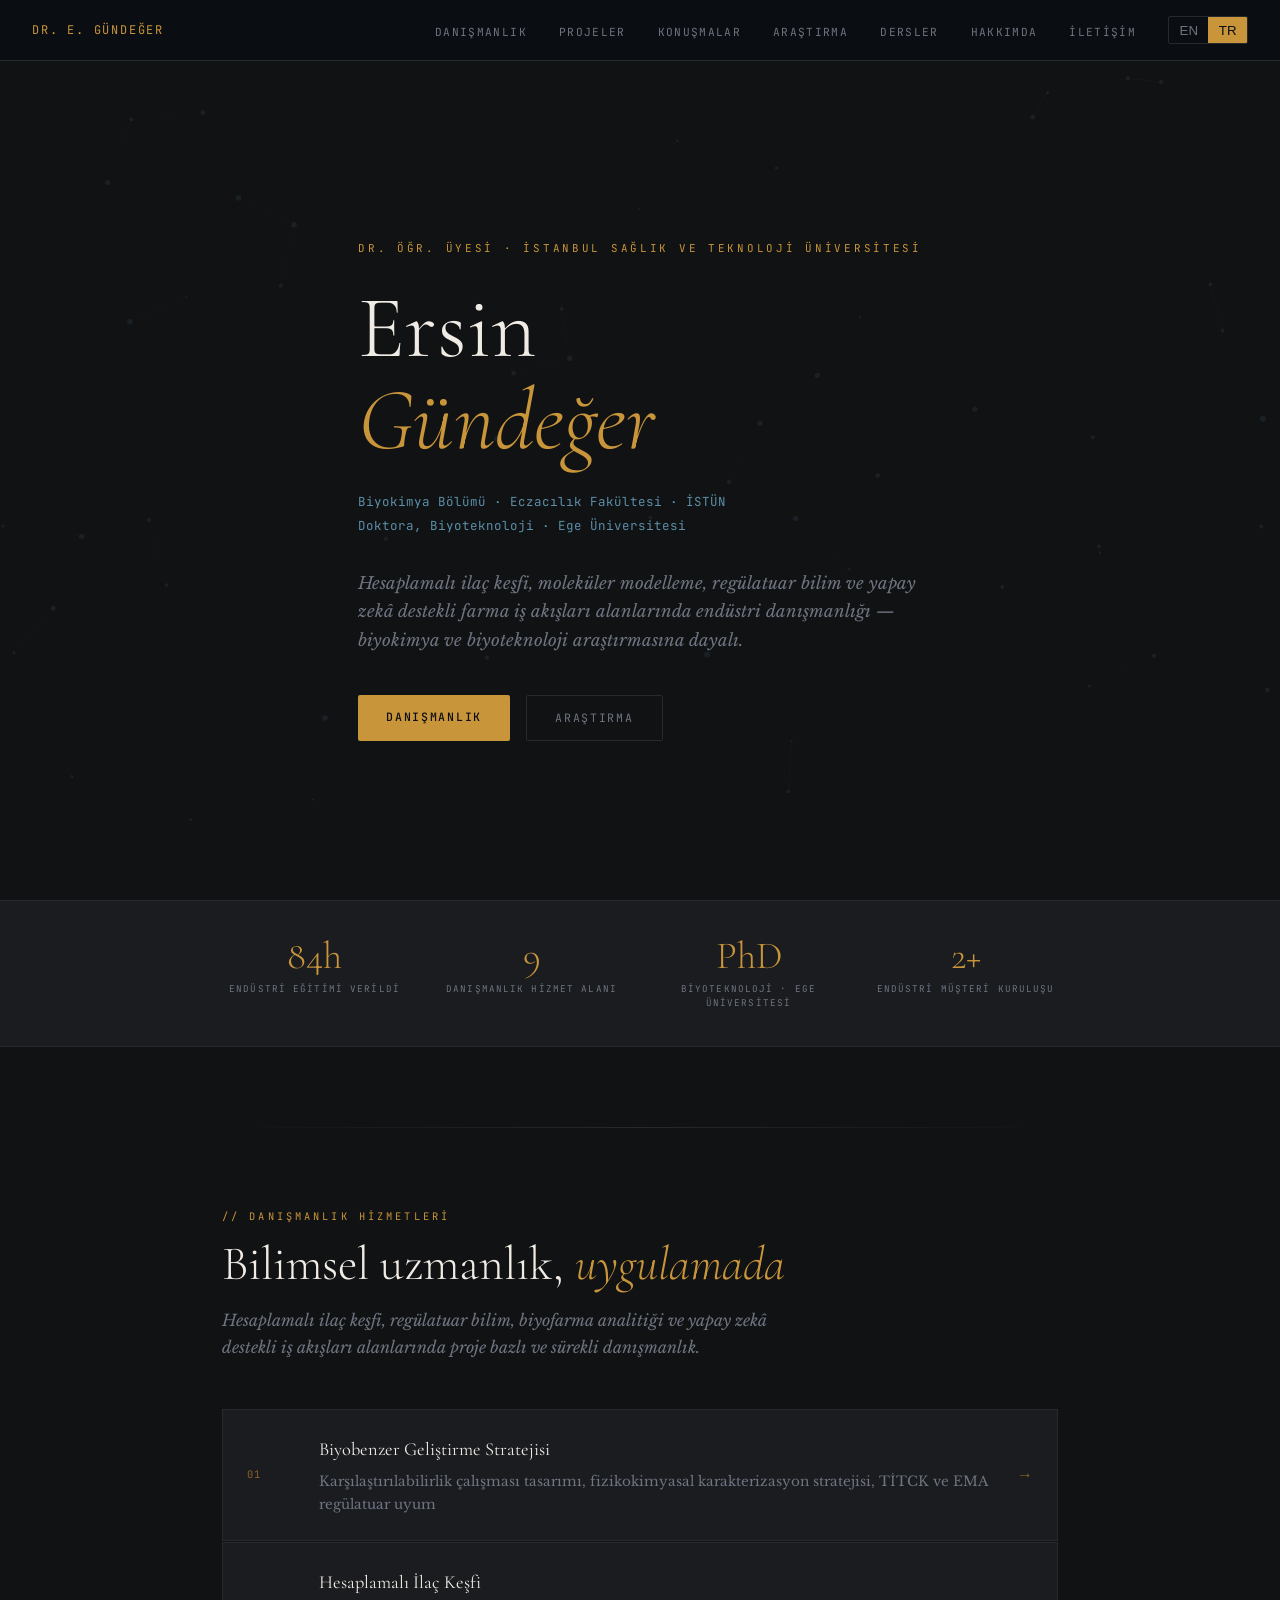
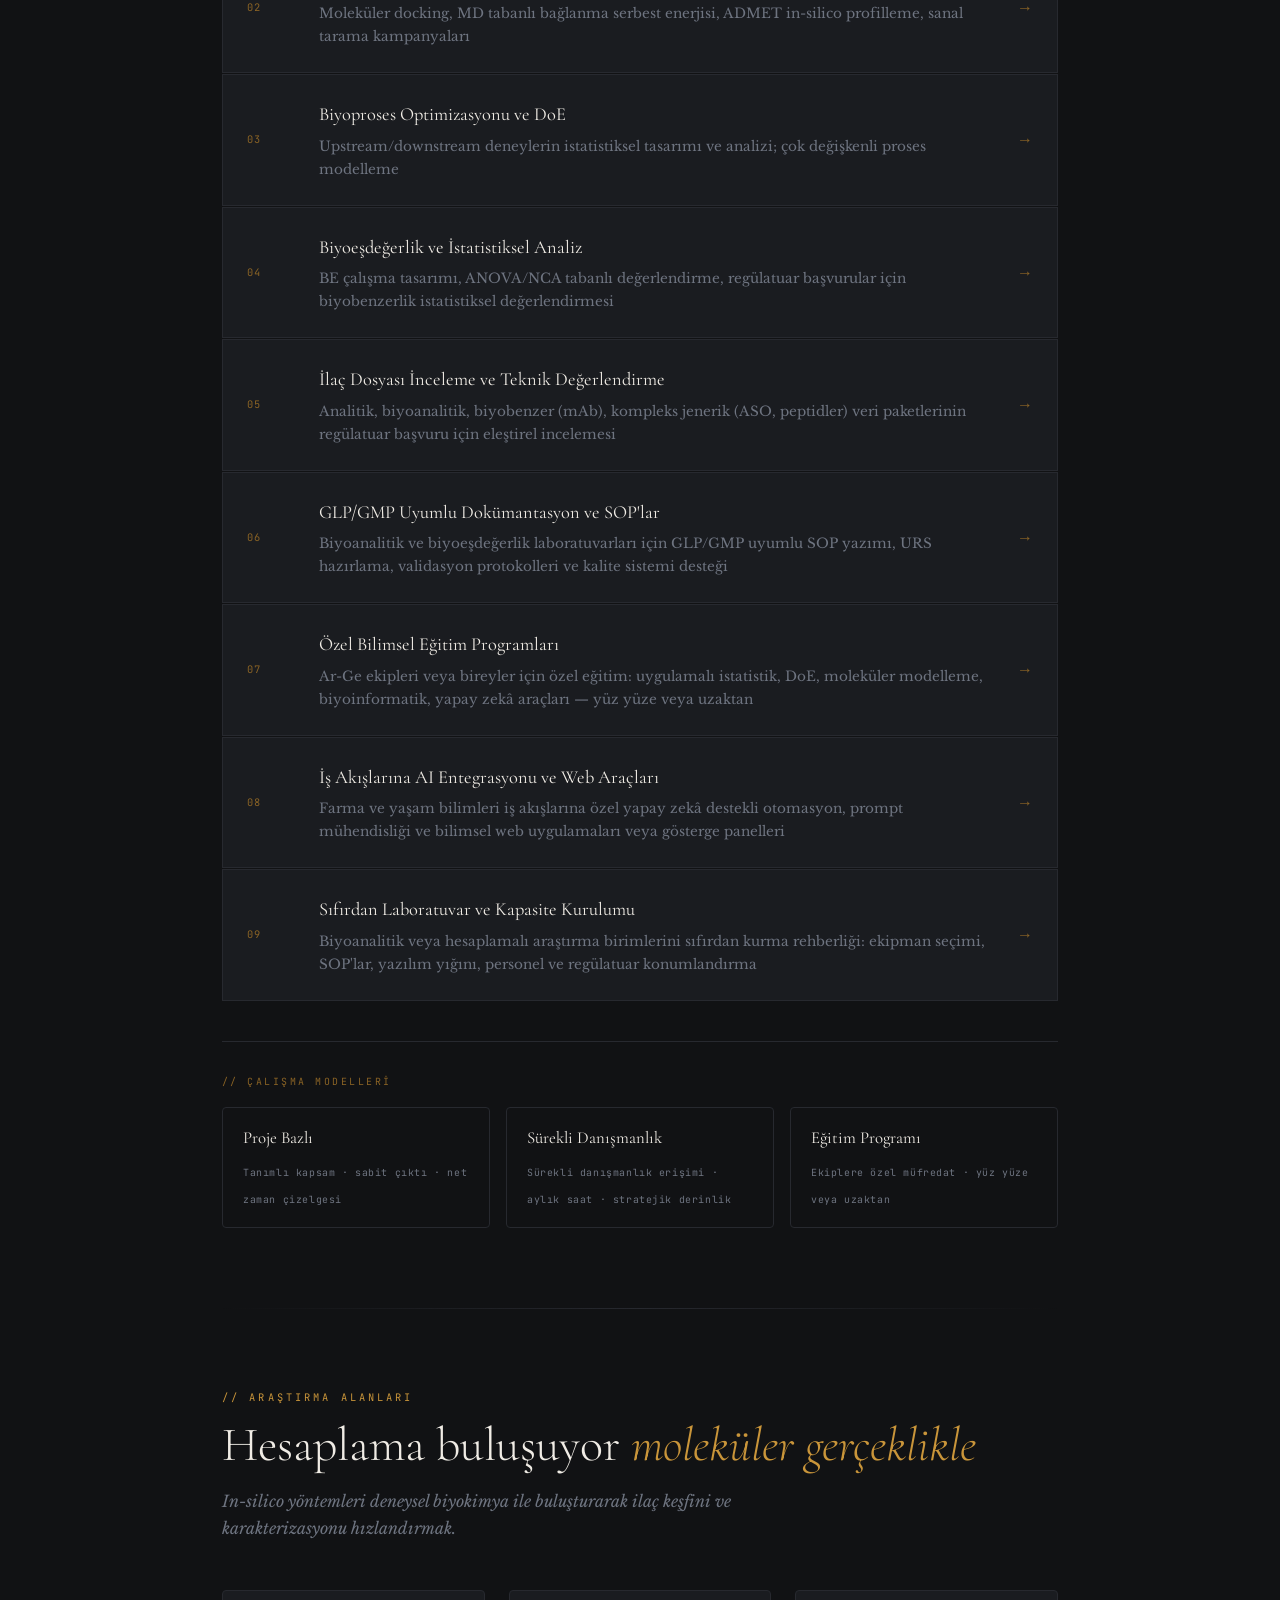
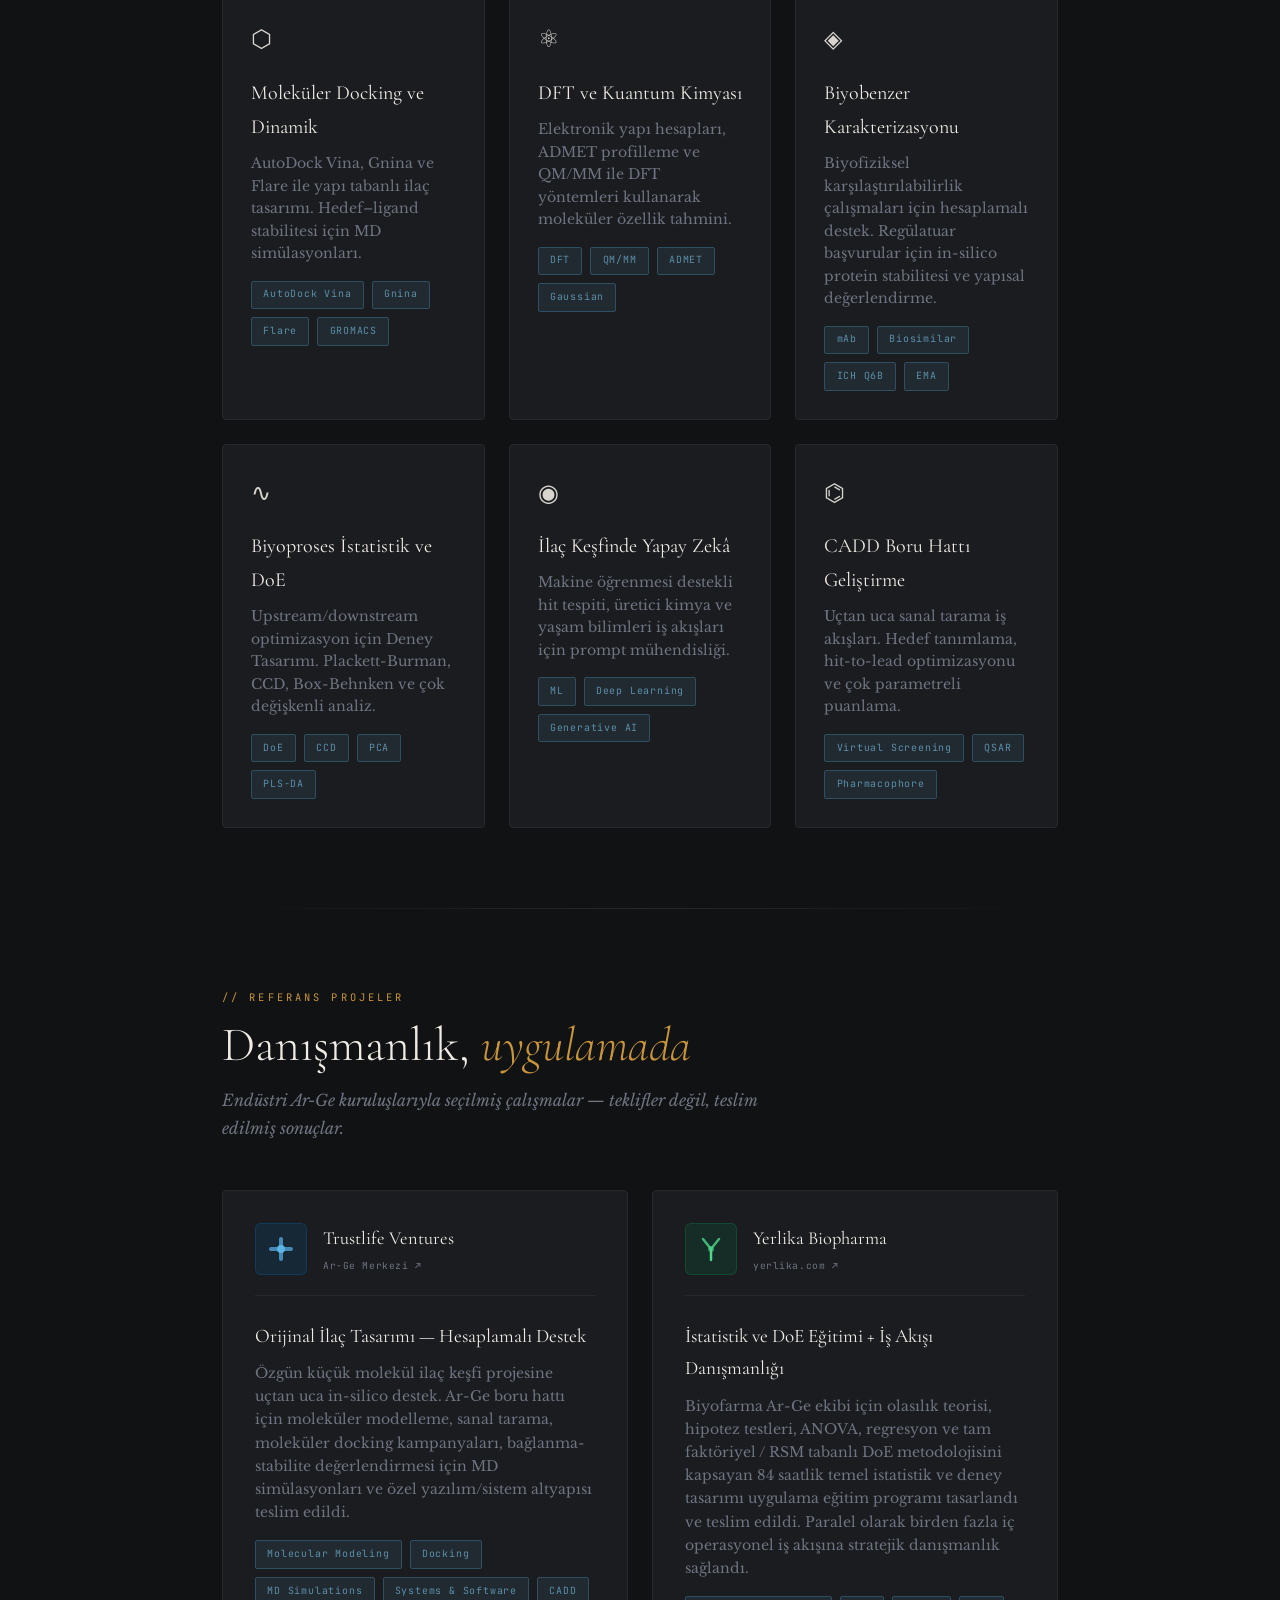
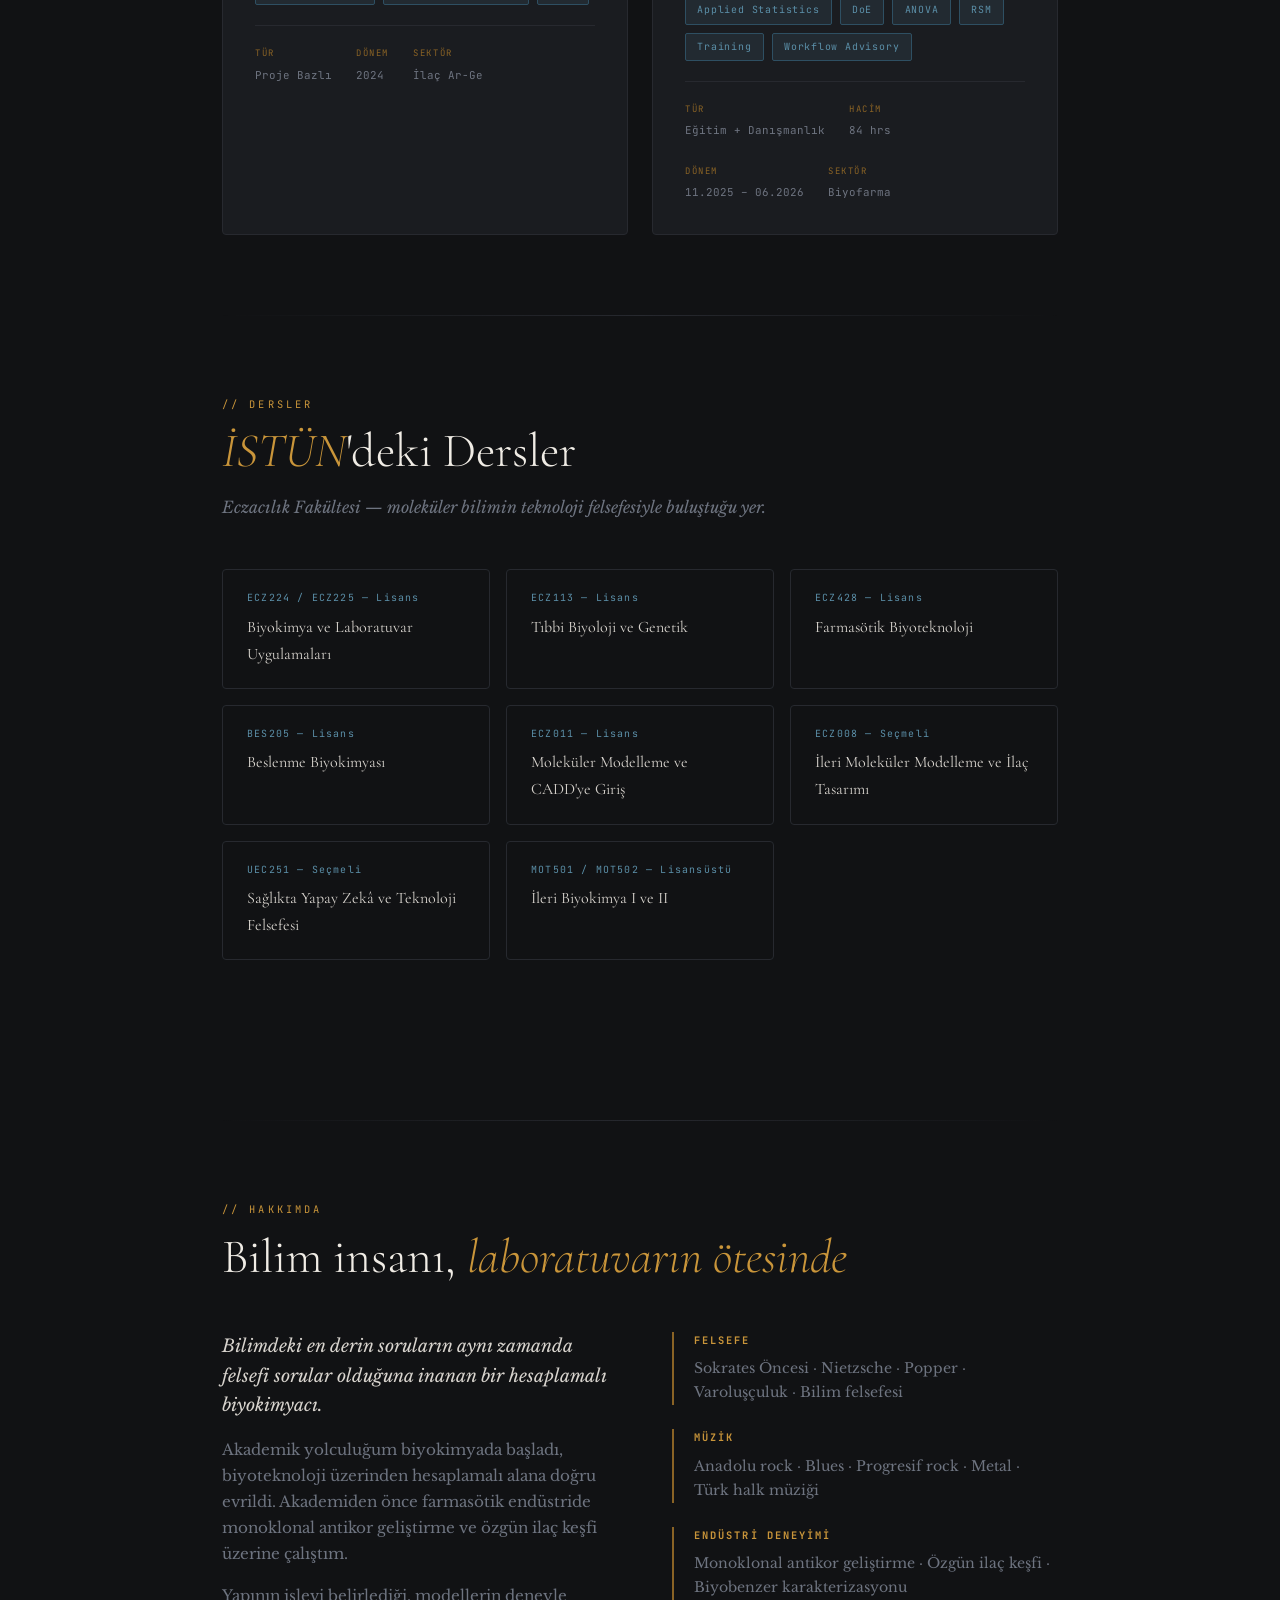
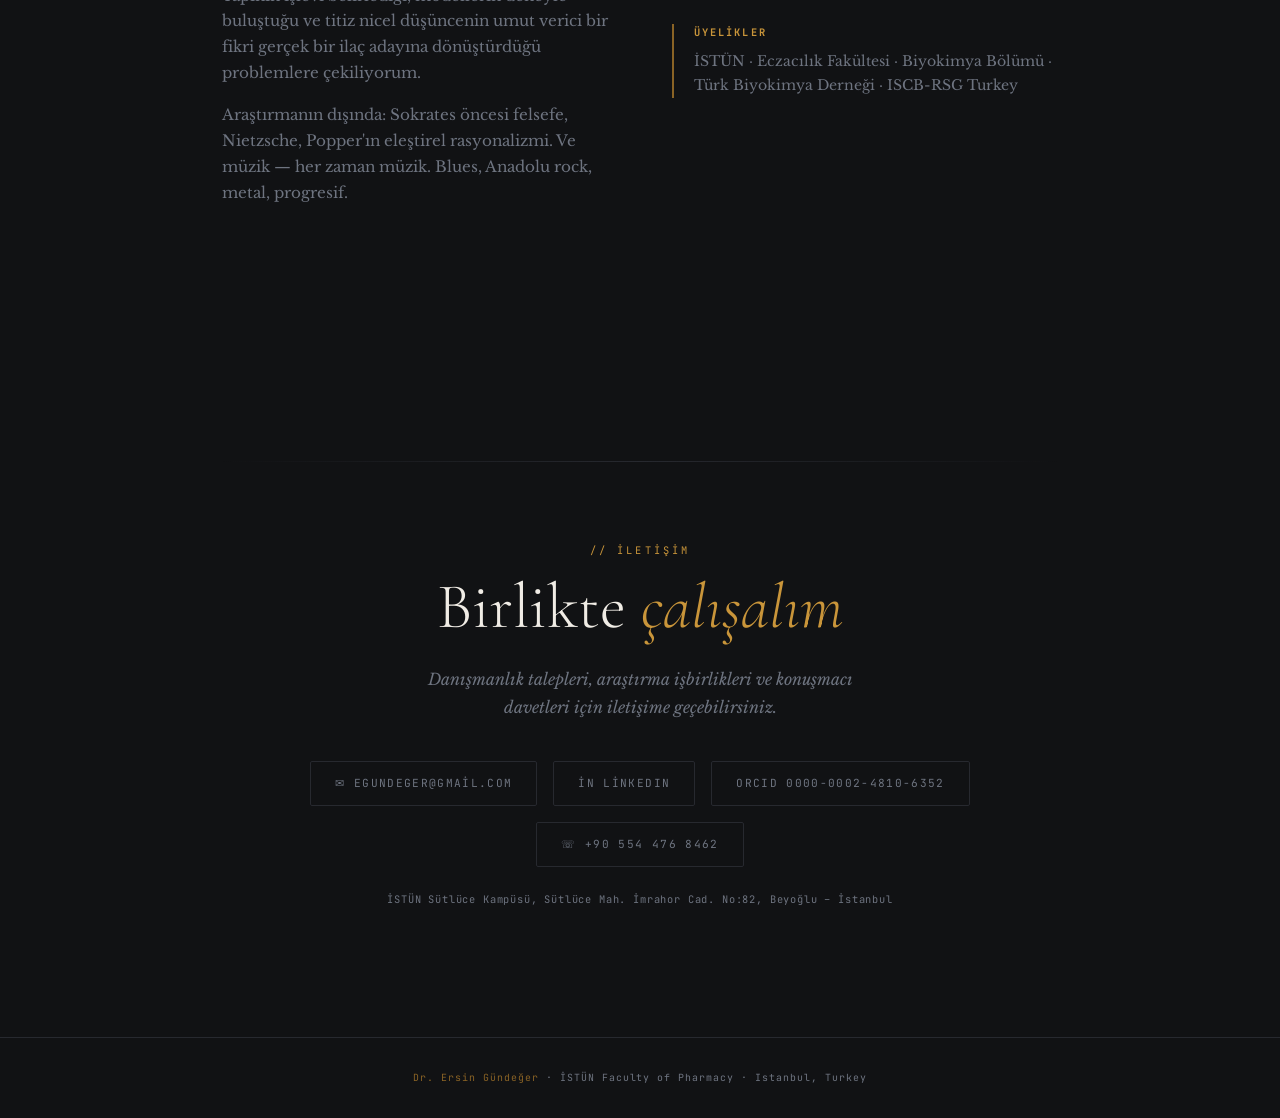
==== commit d92b8d4f: "Set default language to Turkish on all pages TR button marked active on load; setLang('tr') called a" ====
--- a/index.html
+++ b/index.html
@@ -192,8 +192,8 @@
       <li><a href="#contact"     data-en="Contact"     data-tr="İletişim">Contact</a></li>
     </ul>
     <div class="lang-toggle">
-      <button class="lang-btn active" id="btn-en" onclick="setLang('en')">EN</button>
-      <button class="lang-btn"        id="btn-tr" onclick="setLang('tr')">TR</button>
+      <button class="lang-btn"        id="btn-en" onclick="setLang('en')">EN</button>
+      <button class="lang-btn active" id="btn-tr" onclick="setLang('tr')">TR</button>
     </div>
   </div>
 </nav>
@@ -856,6 +856,9 @@
 },{threshold:.1});
 document.querySelectorAll('.reveal').forEach(el=>obs.observe(el));
 
+/* ── DEFAULT LANG ── */
+setLang('tr');
+
 /* ── CONSULTING ACCORDION ── */
 document.querySelectorAll('.cons-item').forEach(item=>{
   item.addEventListener('click',e=>{
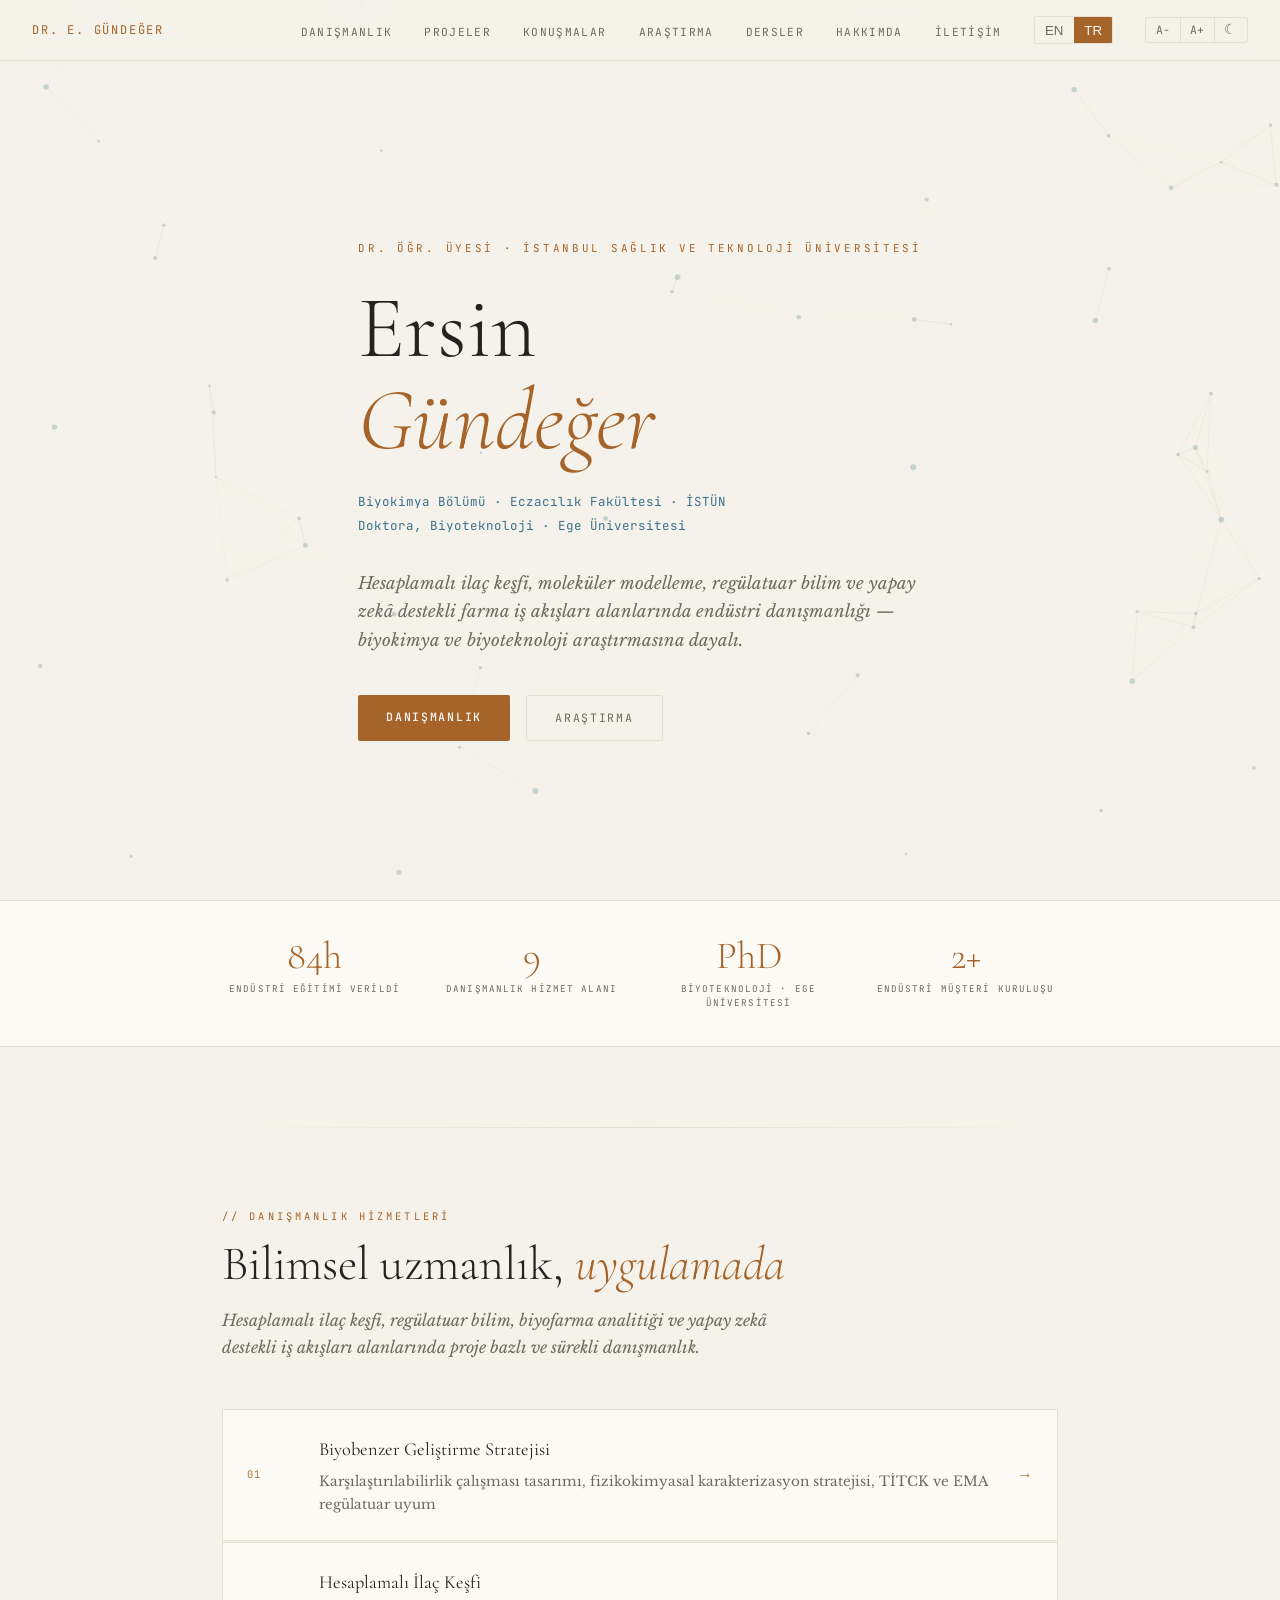
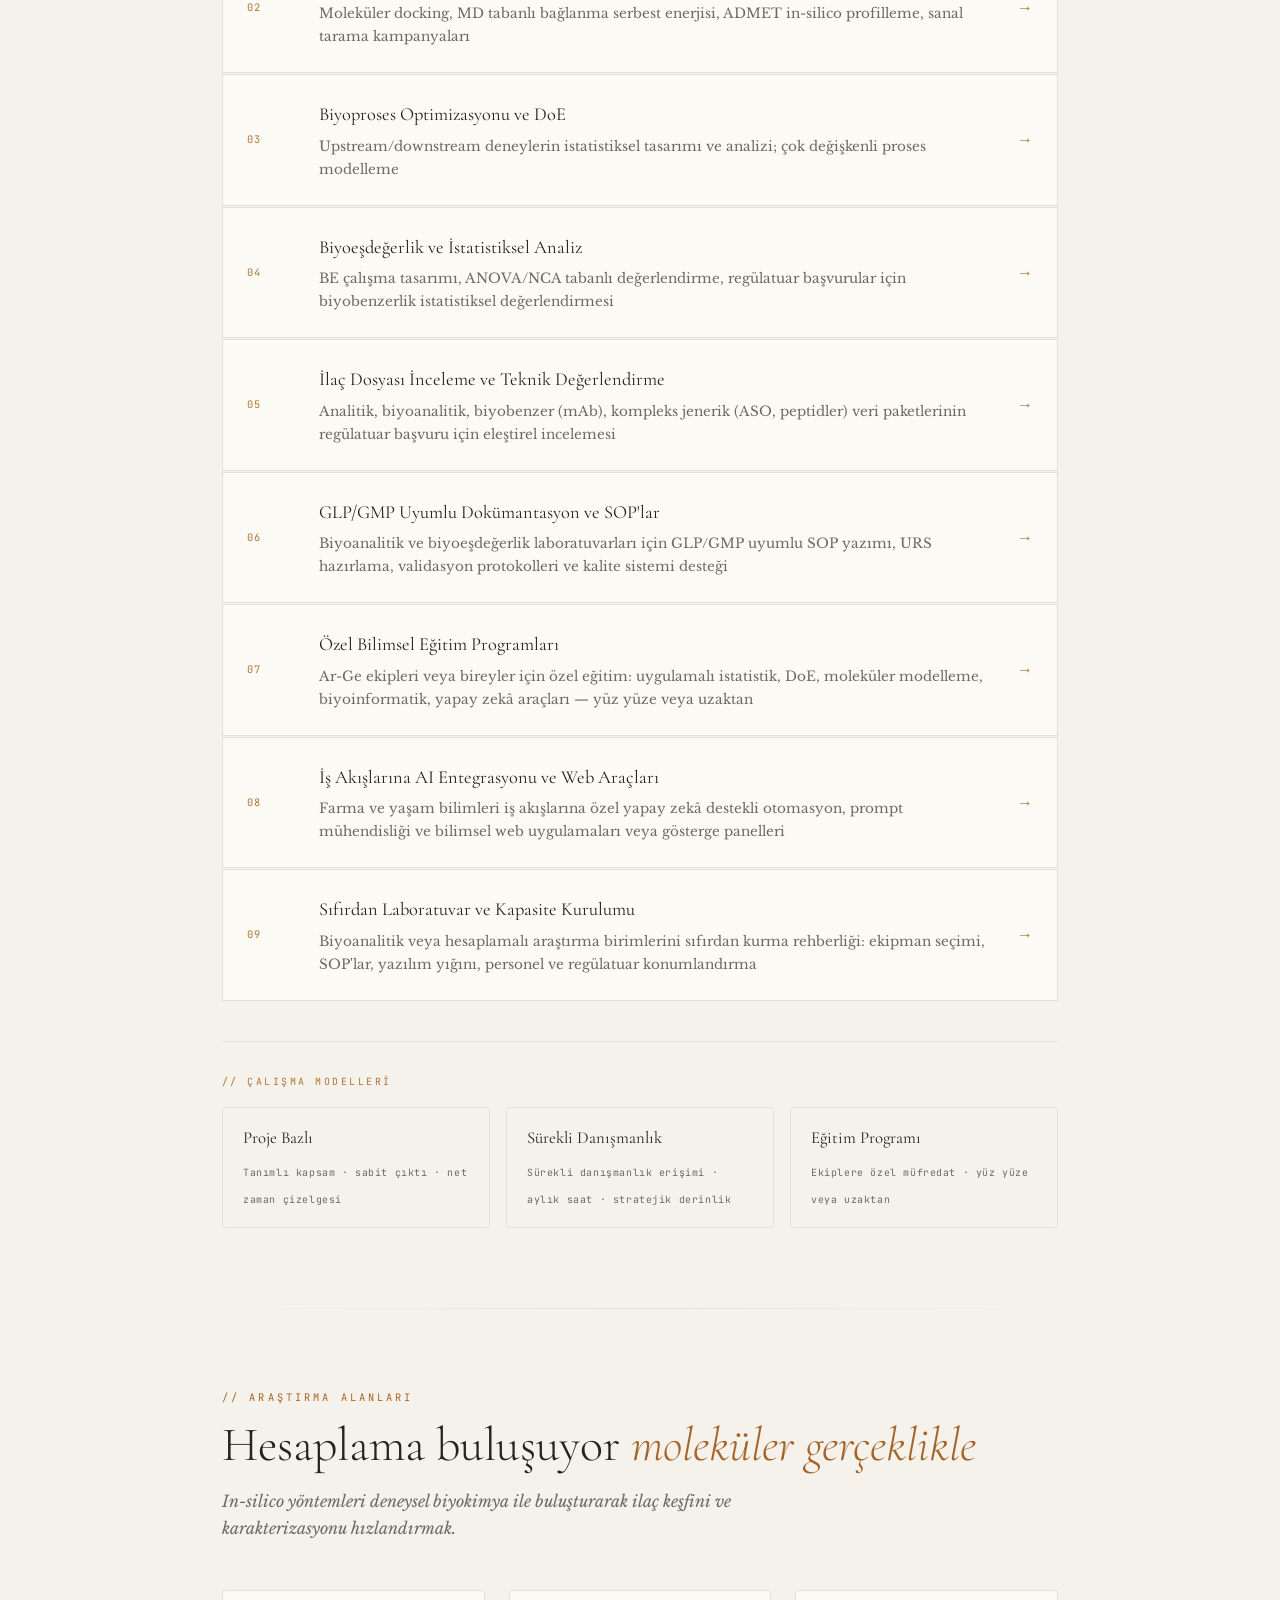
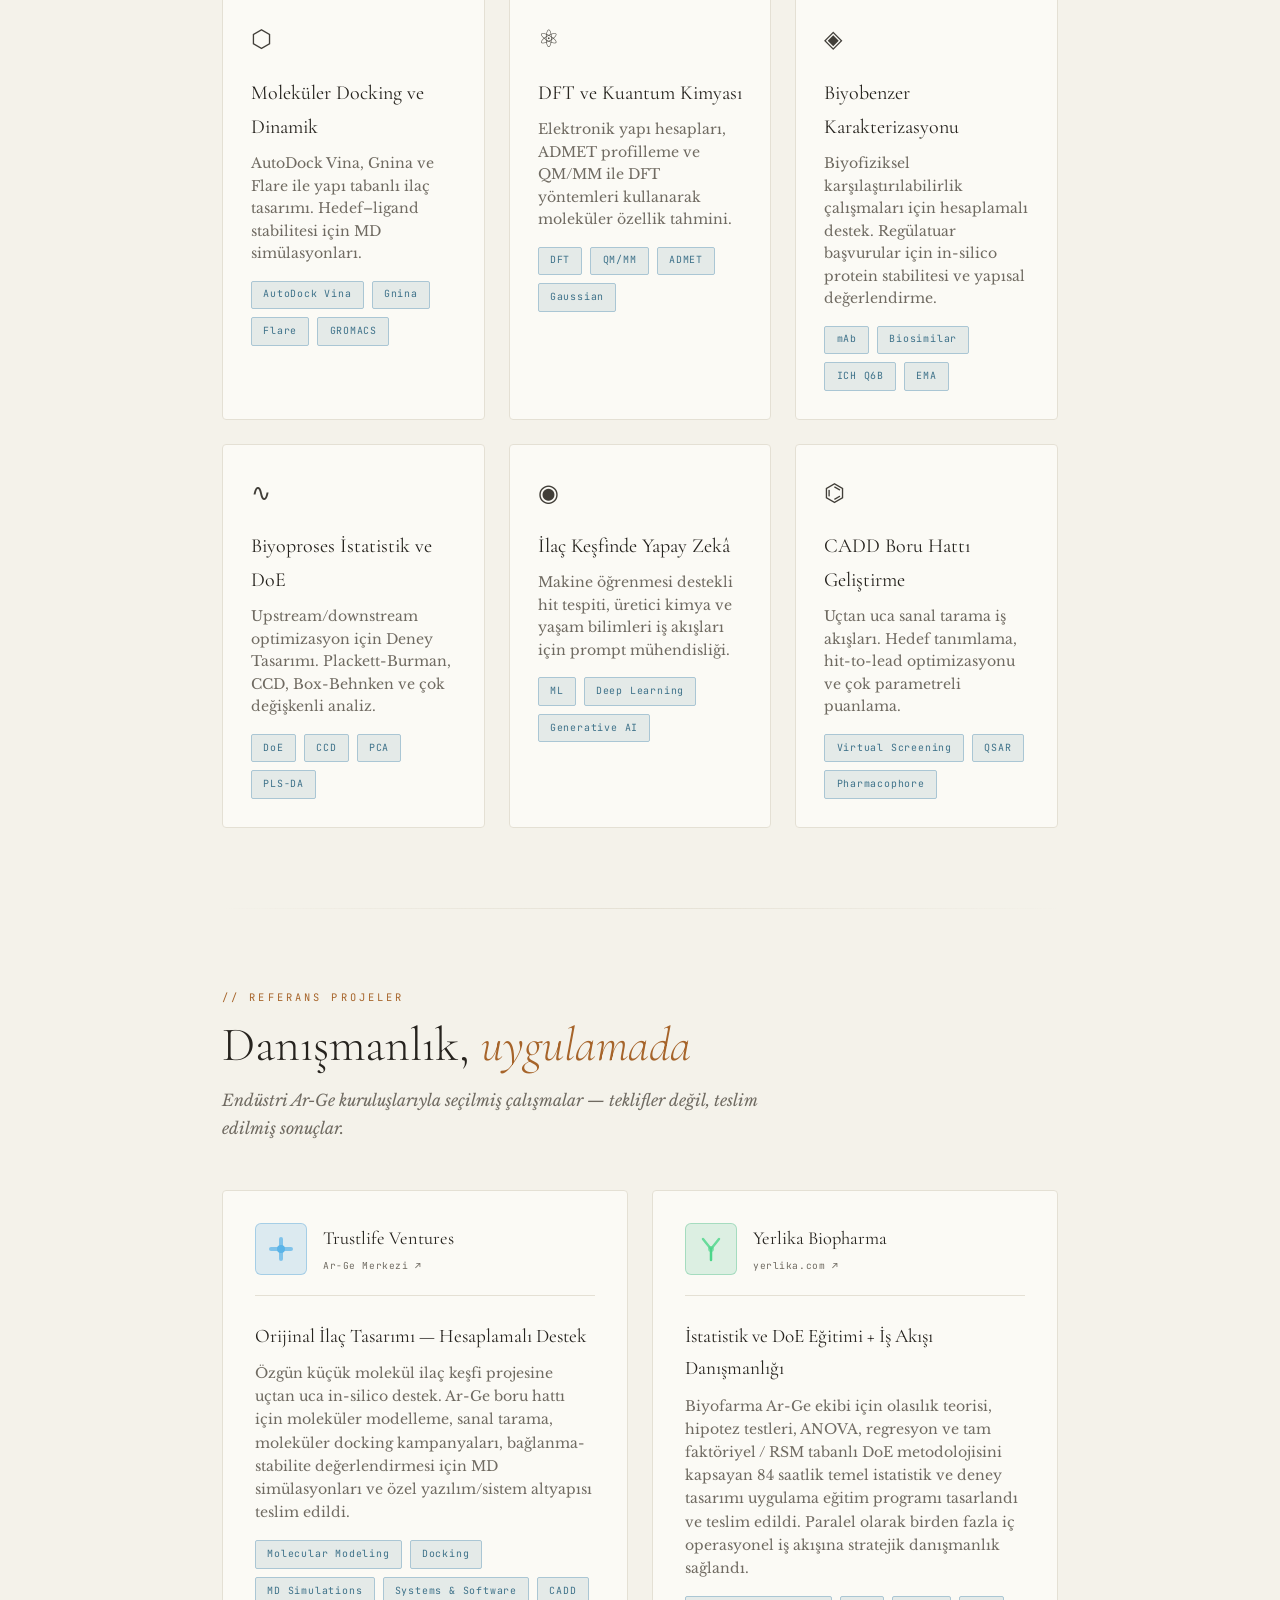
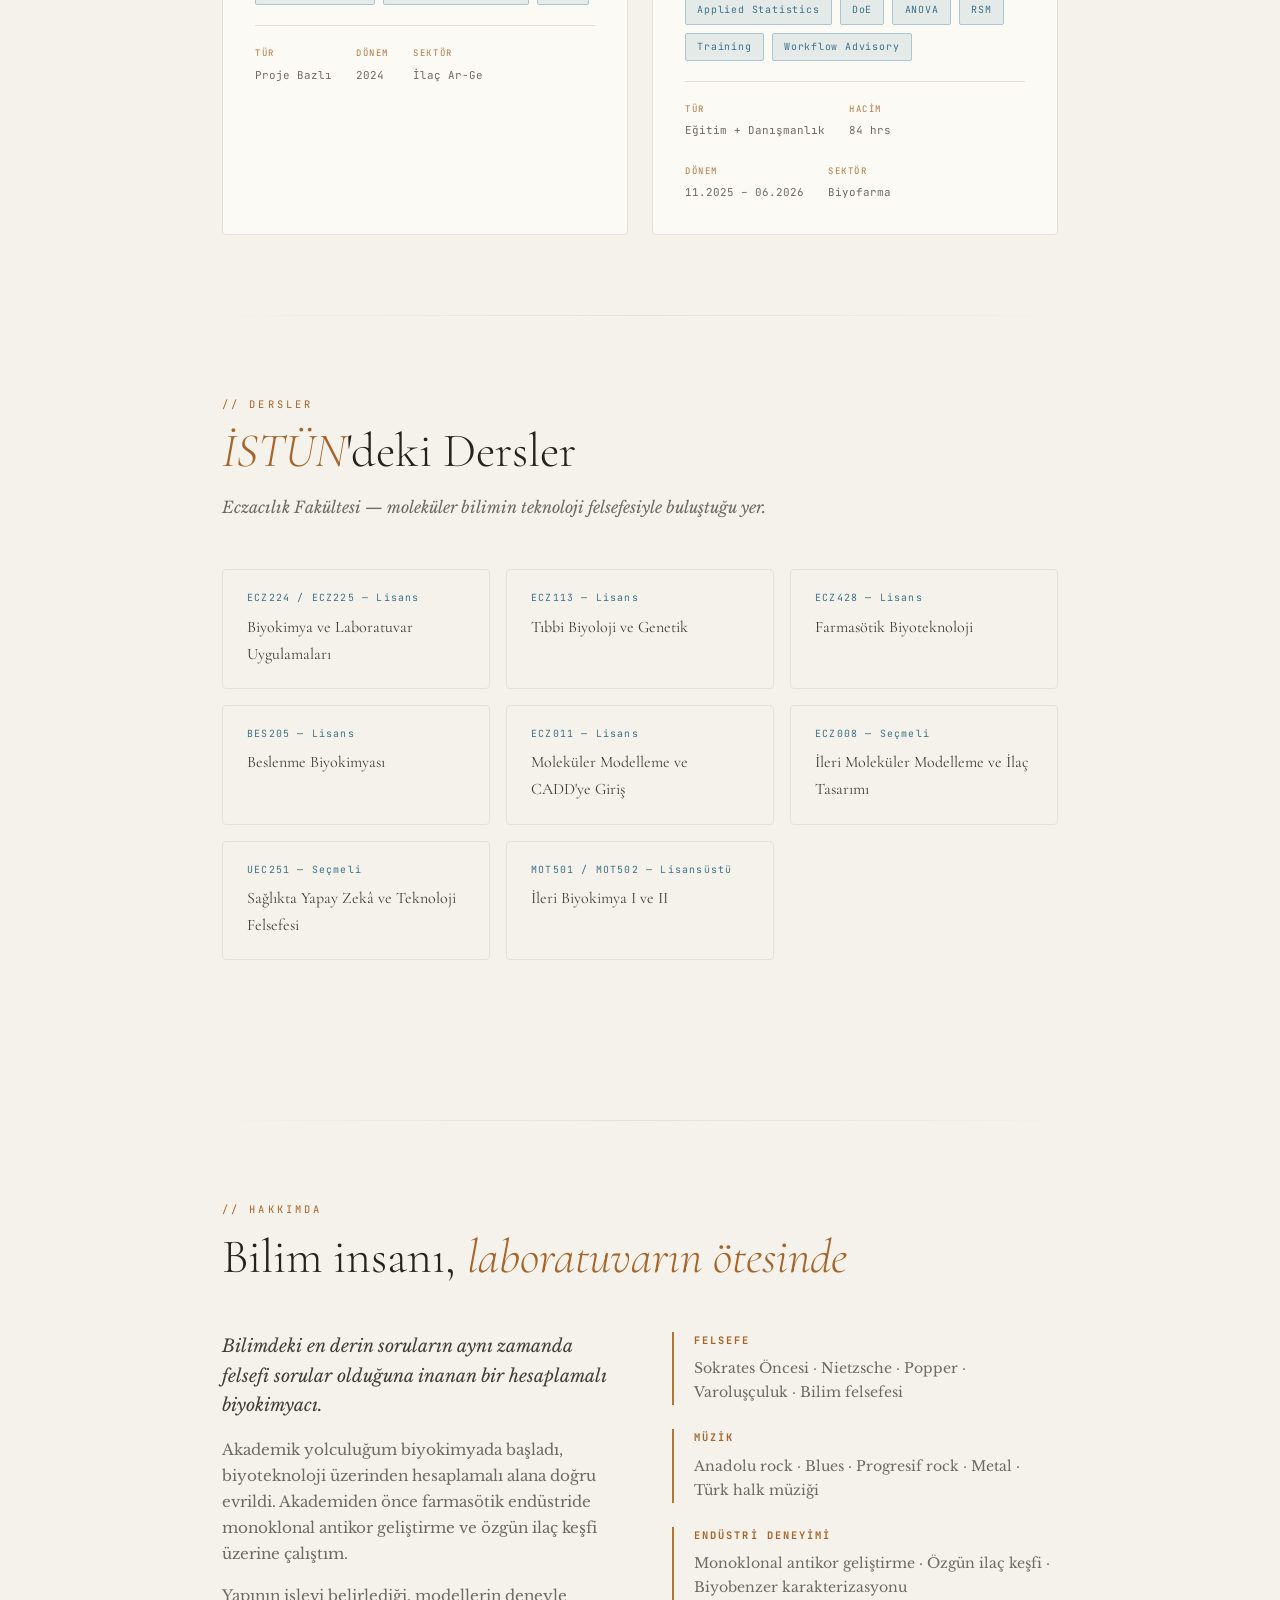
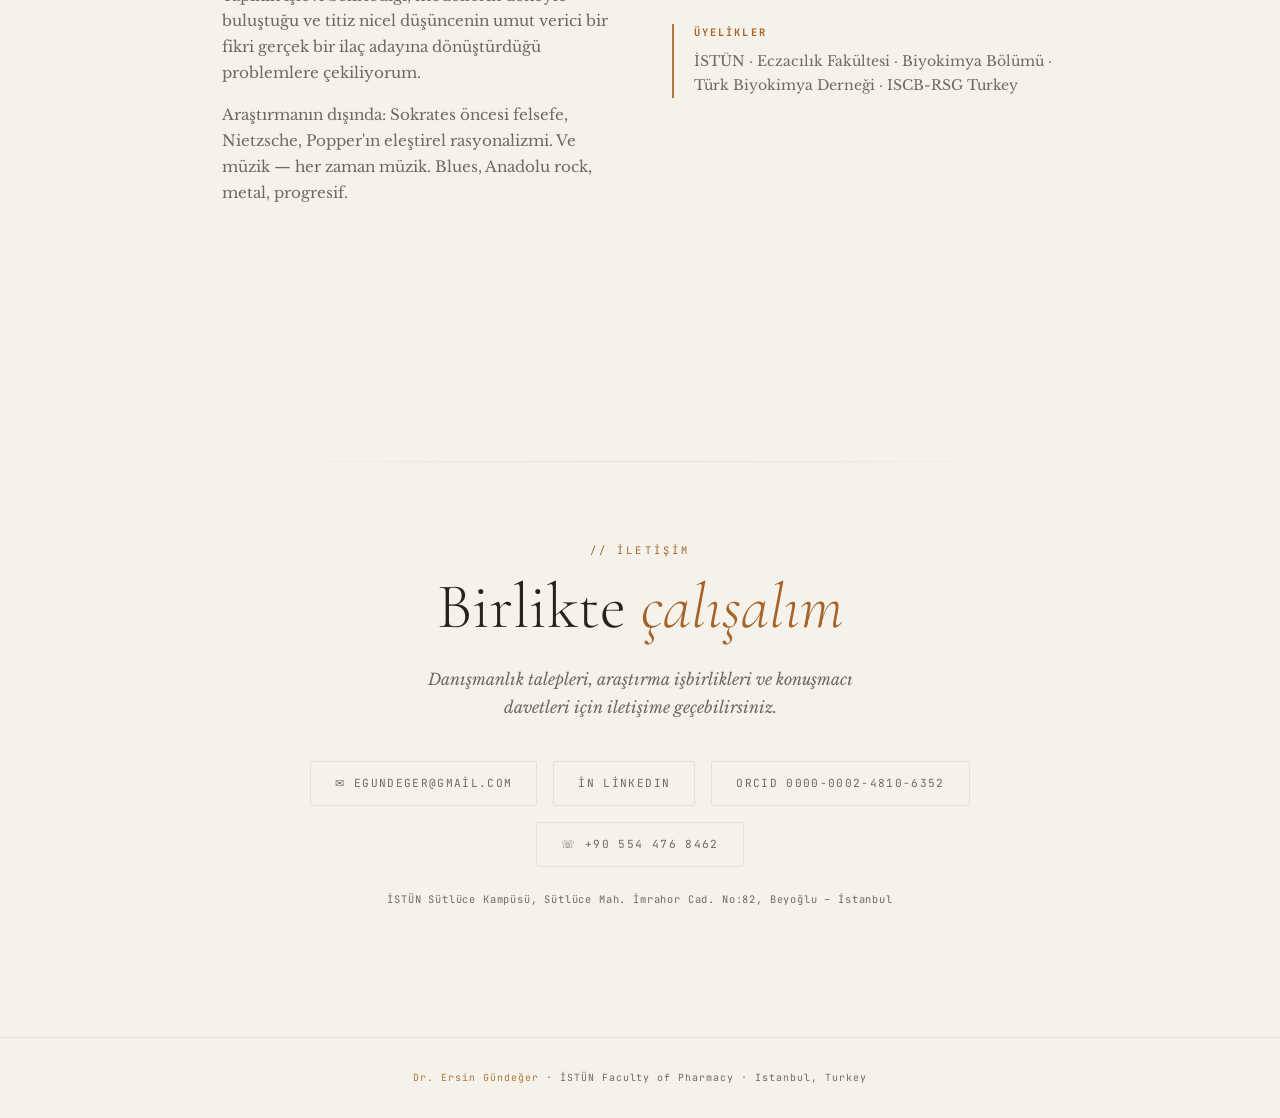
==== commit 206c7d74: "Add light/dark theme system + text-size controls - Two full themes driven by CSS variables on :root[" ====
--- a/index.html
+++ b/index.html
@@ -7,20 +7,34 @@
   <link rel="preconnect" href="https://fonts.googleapis.com">
   <link href="https://fonts.googleapis.com/css2?family=Cormorant+Garamond:ital,wght@0,300;0,400;0,600;1,300;1,400&family=JetBrains+Mono:wght@300;400;500&family=Libre+Baskerville:ital@0;1&display=swap" rel="stylesheet">
   <style>
-    :root {
-      --bg:#111214;--surface:#1a1c20;--border:#27292f;
-      --amber:#c9953a;--amber-dim:#8a6325;
+    :root,:root[data-theme="light"]{
+      /* LIGHT — warm cream, claude.ai tones */
+      --bg:#f4f2ea;--surface:#fbfaf5;--border:#e4e0d4;
+      --amber:#a6642a;--amber-hover:#8f551f;--amber-dim:#b0763a;
+      --steel:#3d7189;--steel-dim:#aac6d4;
+      --text:#413e38;--muted:#6f6a61;--white:#26231e;
+      --on-accent:#fbfaf5;
+      --amber-rgb:166,100,42;--steel-rgb:61,113,137;
+      --nav-bg:rgba(244,242,234,.85);--canvas-opacity:.35;
+    }
+    :root[data-theme="dark"]{
+      /* DARK — warm charcoal, Claude tones */
+      --bg:#1c1b19;--surface:#242320;--border:#37352f;
+      --amber:#c9953a;--amber-hover:#e0aa4a;--amber-dim:#8a6325;
       --steel:#5b8fa8;--steel-dim:#2e4f62;
-      --text:#d8d4ce;--muted:#6e7480;--white:#f0ece5;
+      --text:#d8d4ce;--muted:#8a867e;--white:#f0ece5;
+      --on-accent:#0a0d12;
+      --amber-rgb:201,149,58;--steel-rgb:91,143,168;
+      --nav-bg:rgba(28,27,25,.85);--canvas-opacity:.16;
     }
     *,*::before,*::after{box-sizing:border-box;margin:0;padding:0}
-    html{scroll-behavior:smooth}
-    body{background:var(--bg);color:var(--text);font-family:'Libre Baskerville',Georgia,serif;font-size:16px;line-height:1.7;overflow-x:hidden}
-    #canvas{position:fixed;top:0;left:0;width:100%;height:100%;z-index:0;opacity:.18}
+    html{scroll-behavior:smooth;font-size:16px}
+    body{background:var(--bg);color:var(--text);font-family:'Libre Baskerville',Georgia,serif;font-size:1rem;line-height:1.7;overflow-x:hidden;transition:background-color .4s ease,color .4s ease}
+    #canvas{position:fixed;top:0;left:0;width:100%;height:100%;z-index:0;opacity:var(--canvas-opacity);transition:opacity .4s ease}
     .wrap{position:relative;z-index:1;max-width:900px;margin:0 auto;padding:0 2rem}
 
     /* NAV */
-    nav{position:fixed;top:0;left:0;right:0;z-index:100;background:rgba(10,13,18,.88);backdrop-filter:blur(12px);border-bottom:1px solid var(--border);padding:1rem 2rem;display:flex;justify-content:space-between;align-items:center}
+    nav{position:fixed;top:0;left:0;right:0;z-index:100;background:var(--nav-bg);backdrop-filter:blur(12px);border-bottom:1px solid var(--border);padding:1rem 2rem;display:flex;justify-content:space-between;align-items:center;transition:background-color .4s ease,border-color .4s ease}
     .nav-logo{font-family:'JetBrains Mono',monospace;font-size:.75rem;color:var(--amber);letter-spacing:.15em;text-transform:uppercase}
     .nav-right{display:flex;align-items:center;gap:2rem}
     nav ul{list-style:none;display:flex;gap:2rem}
@@ -30,8 +44,15 @@
     /* LANG TOGGLE */
     .lang-toggle{font-family:'JetBrains Mono',monospace;font-size:.65rem;letter-spacing:.15em;display:flex;border:1px solid var(--border);border-radius:2px;overflow:hidden}
     .lang-btn{background:none;border:none;cursor:pointer;padding:.35rem .65rem;color:var(--muted);transition:all .25s}
-    .lang-btn.active{background:var(--amber);color:#0a0d12;font-weight:500}
+    .lang-btn.active{background:var(--amber);color:var(--on-accent);font-weight:500}
     .lang-btn:not(.active):hover{color:var(--amber)}
+
+    /* UTILITY CONTROLS (theme + font size) */
+    .util-group{display:flex;border:1px solid var(--border);border-radius:2px;overflow:hidden}
+    .util-btn{background:none;border:none;border-left:1px solid var(--border);cursor:pointer;padding:.35rem .6rem;color:var(--muted);font-family:'JetBrains Mono',monospace;font-size:.72rem;line-height:1;transition:all .25s}
+    .util-btn:first-child{border-left:none}
+    .util-btn:hover{color:var(--amber);background:rgba(var(--amber-rgb),.08)}
+    .util-btn.theme-btn{font-size:.85rem}
 
     /* HERO */
     #hero{min-height:100vh;display:flex;flex-direction:column;justify-content:center;padding-top:5rem}
@@ -42,8 +63,8 @@
     .hero-desc{margin-top:2rem;max-width:560px;font-size:1.05rem;color:var(--muted);font-style:italic;opacity:0;animation:fadeUp .9s .8s forwards}
     .hero-cta{margin-top:2.5rem;display:flex;gap:1rem;flex-wrap:wrap;opacity:0;animation:fadeUp .9s 1s forwards}
     .btn{font-family:'JetBrains Mono',monospace;font-size:.72rem;letter-spacing:.15em;text-transform:uppercase;padding:.75rem 1.75rem;border-radius:2px;text-decoration:none;transition:all .3s;cursor:pointer;border:none}
-    .btn-primary{background:var(--amber);color:#0a0d12;font-weight:500}
-    .btn-primary:hover{background:#e0aa4a;transform:translateY(-2px)}
+    .btn-primary{background:var(--amber);color:var(--on-accent);font-weight:500}
+    .btn-primary:hover{background:var(--amber-hover);transform:translateY(-2px)}
     .btn-ghost{border:1px solid var(--border);color:var(--muted);background:transparent}
     .btn-ghost:hover{border-color:var(--amber);color:var(--amber);transform:translateY(-2px)}
 
@@ -66,14 +87,14 @@
     .card h3{font-family:'Cormorant Garamond',serif;font-size:1.25rem;font-weight:400;color:var(--white);margin-bottom:.5rem}
     .card p{font-size:.88rem;color:var(--muted);line-height:1.6}
     .tags{display:flex;flex-wrap:wrap;gap:.5rem;margin-top:1rem}
-    .tag{font-family:'JetBrains Mono',monospace;font-size:.62rem;letter-spacing:.08em;padding:.3rem .7rem;border-radius:2px;background:rgba(91,143,168,.12);border:1px solid var(--steel-dim);color:var(--steel)}
+    .tag{font-family:'JetBrains Mono',monospace;font-size:.62rem;letter-spacing:.08em;padding:.3rem .7rem;border-radius:2px;background:rgba(var(--steel-rgb),.12);border:1px solid var(--steel-dim);color:var(--steel)}
 
     /* CONSULTING */
     .consulting-list{margin-top:3rem;display:flex;flex-direction:column;gap:1px}
     .cons-item{background:var(--surface);border:1px solid var(--border);transition:border-color .3s;cursor:pointer;overflow:hidden;user-select:none}
     .cons-item.open{border-color:var(--amber-dim)}
     .cons-header{display:grid;grid-template-columns:3rem 1fr auto;align-items:center;gap:1.5rem;padding:1.5rem;transition:background .3s}
-    .cons-item:hover .cons-header,.cons-item.open .cons-header{background:rgba(201,149,58,.04)}
+    .cons-item:hover .cons-header,.cons-item.open .cons-header{background:rgba(var(--amber-rgb),.04)}
     .cons-num{font-family:'JetBrains Mono',monospace;font-size:.65rem;color:var(--amber-dim);letter-spacing:.1em}
     .cons-text h3{font-family:'Cormorant Garamond',serif;font-size:1.15rem;font-weight:400;color:var(--white);margin-bottom:.25rem}
     .cons-text p{font-size:.85rem;color:var(--muted)}
@@ -88,7 +109,7 @@
     .cons-deliverables li{font-family:'JetBrains Mono',monospace;font-size:.62rem;color:var(--steel);letter-spacing:.06em;padding-left:1.3em;position:relative}
     .cons-deliverables li::before{content:'→';position:absolute;left:0;color:var(--amber-dim)}
     .cons-cta-btn{font-family:'JetBrains Mono',monospace;font-size:.65rem;letter-spacing:.12em;text-transform:uppercase;padding:.7rem 1.25rem;border:1px solid var(--amber-dim);color:var(--amber);text-decoration:none;border-radius:2px;white-space:nowrap;display:inline-block;transition:all .3s;margin-top:.25rem}
-    .cons-cta-btn:hover{background:var(--amber);color:#0a0d12;transform:translateY(-2px)}
+    .cons-cta-btn:hover{background:var(--amber);color:var(--on-accent);transform:translateY(-2px)}
 
     /* PROJECT CARDS */
     .project-cards{margin-top:3rem;display:grid;grid-template-columns:repeat(auto-fill,minmax(380px,1fr));gap:1.5rem}
@@ -174,6 +195,15 @@
       .cons-detail-inner{grid-template-columns:1fr}
     }
   </style>
+  <script>
+    /* set theme + font size before paint to avoid flash */
+    (function(){try{
+      var t=localStorage.getItem('theme')||'light';
+      document.documentElement.setAttribute('data-theme',t);
+      var f=parseFloat(localStorage.getItem('fontScale'))||1;
+      document.documentElement.style.fontSize=(16*f)+'px';
+    }catch(e){document.documentElement.setAttribute('data-theme','light');}})();
+  </script>
 </head>
 <body>
 <canvas id="canvas"></canvas>
@@ -195,6 +225,11 @@
       <button class="lang-btn"        id="btn-en" onclick="setLang('en')">EN</button>
       <button class="lang-btn active" id="btn-tr" onclick="setLang('tr')">TR</button>
     </div>
+    <div class="util-group">
+      <button class="util-btn" id="font-dec" title="Smaller text" aria-label="Decrease text size">A−</button>
+      <button class="util-btn" id="font-inc" title="Larger text" aria-label="Increase text size">A+</button>
+      <button class="util-btn theme-btn" id="theme-toggle" title="Light / dark" aria-label="Toggle light or dark theme">☾</button>
+    </div>
   </div>
 </nav>
 
@@ -817,6 +852,7 @@
   document.getElementById('btn-en').classList.toggle('active', lang==='en');
   document.getElementById('btn-tr').classList.toggle('active', lang==='tr');
   document.documentElement.lang = lang;
+  try{localStorage.setItem('lang',lang);}catch(e){}
   document.querySelectorAll('[data-en][data-tr]').forEach(el => {
     const val = el.getAttribute('data-'+lang);
     if (!val) return;
@@ -832,6 +868,12 @@
 const canvas = document.getElementById('canvas');
 const ctx = canvas.getContext('2d');
 let W, H, nodes;
+let LINE='201,149,58', DOT='91,143,168';
+function applyCanvasColors(){
+  const cs=getComputedStyle(document.documentElement);
+  LINE=(cs.getPropertyValue('--amber-rgb')||LINE).trim();
+  DOT=(cs.getPropertyValue('--steel-rgb')||DOT).trim();
+}
 function resize(){W=canvas.width=innerWidth;H=canvas.height=innerHeight}
 function init(n){nodes=[];for(let i=0;i<n;i++)nodes.push({x:Math.random()*W,y:Math.random()*H,vx:(Math.random()-.5)*.35,vy:(Math.random()-.5)*.35,r:Math.random()*2+1})}
 function draw(){
@@ -841,14 +883,35 @@
     if(n.x<0||n.x>W)n.vx*=-1;if(n.y<0||n.y>H)n.vy*=-1;
     for(let j=i+1;j<nodes.length;j++){
       const m=nodes[j],dx=n.x-m.x,dy=n.y-m.y,d=Math.hypot(dx,dy);
-      if(d<140){ctx.beginPath();ctx.strokeStyle=`rgba(201,149,58,${(1-d/140)*.6})`;ctx.lineWidth=.5;ctx.moveTo(n.x,n.y);ctx.lineTo(m.x,m.y);ctx.stroke()}
+      if(d<140){ctx.beginPath();ctx.strokeStyle=`rgba(${LINE},${(1-d/140)*.6})`;ctx.lineWidth=.5;ctx.moveTo(n.x,n.y);ctx.lineTo(m.x,m.y);ctx.stroke()}
     }
-    ctx.beginPath();ctx.arc(n.x,n.y,n.r,0,Math.PI*2);ctx.fillStyle='rgba(91,143,168,.7)';ctx.fill();
+    ctx.beginPath();ctx.arc(n.x,n.y,n.r,0,Math.PI*2);ctx.fillStyle=`rgba(${DOT},.7)`;ctx.fill();
   });
   requestAnimationFrame(draw);
 }
-resize();init(55);draw();
+applyCanvasColors();resize();init(55);draw();
 window.addEventListener('resize',()=>{resize();init(55)});
+
+/* ── THEME ── */
+function setTheme(theme){
+  document.documentElement.setAttribute('data-theme',theme);
+  try{localStorage.setItem('theme',theme);}catch(e){}
+  const btn=document.getElementById('theme-toggle');
+  if(btn)btn.textContent = theme==='dark' ? '☀' : '☾';
+  applyCanvasColors();
+}
+function toggleTheme(){
+  const cur=document.documentElement.getAttribute('data-theme')||'light';
+  setTheme(cur==='dark'?'light':'dark');
+}
+
+/* ── FONT SIZE ── */
+let fontScale=parseFloat(localStorage.getItem('fontScale'))||1;
+function applyFontScale(){
+  fontScale=Math.min(1.3,Math.max(0.85,Math.round(fontScale*100)/100));
+  document.documentElement.style.fontSize=(16*fontScale)+'px';
+  try{localStorage.setItem('fontScale',fontScale);}catch(e){}
+}
 
 /* ── REVEAL ── */
 const obs=new IntersectionObserver((entries)=>{
@@ -856,8 +919,13 @@
 },{threshold:.1});
 document.querySelectorAll('.reveal').forEach(el=>obs.observe(el));
 
-/* ── DEFAULT LANG ── */
-setLang('tr');
+/* ── INIT CONTROLS ── */
+setTheme(localStorage.getItem('theme')||'light');
+applyFontScale();
+setLang(localStorage.getItem('lang')||'tr');
+document.getElementById('theme-toggle').addEventListener('click',toggleTheme);
+document.getElementById('font-inc').addEventListener('click',()=>{fontScale+=0.1;applyFontScale();});
+document.getElementById('font-dec').addEventListener('click',()=>{fontScale-=0.1;applyFontScale();});
 
 /* ── CONSULTING ACCORDION ── */
 document.querySelectorAll('.cons-item').forEach(item=>{
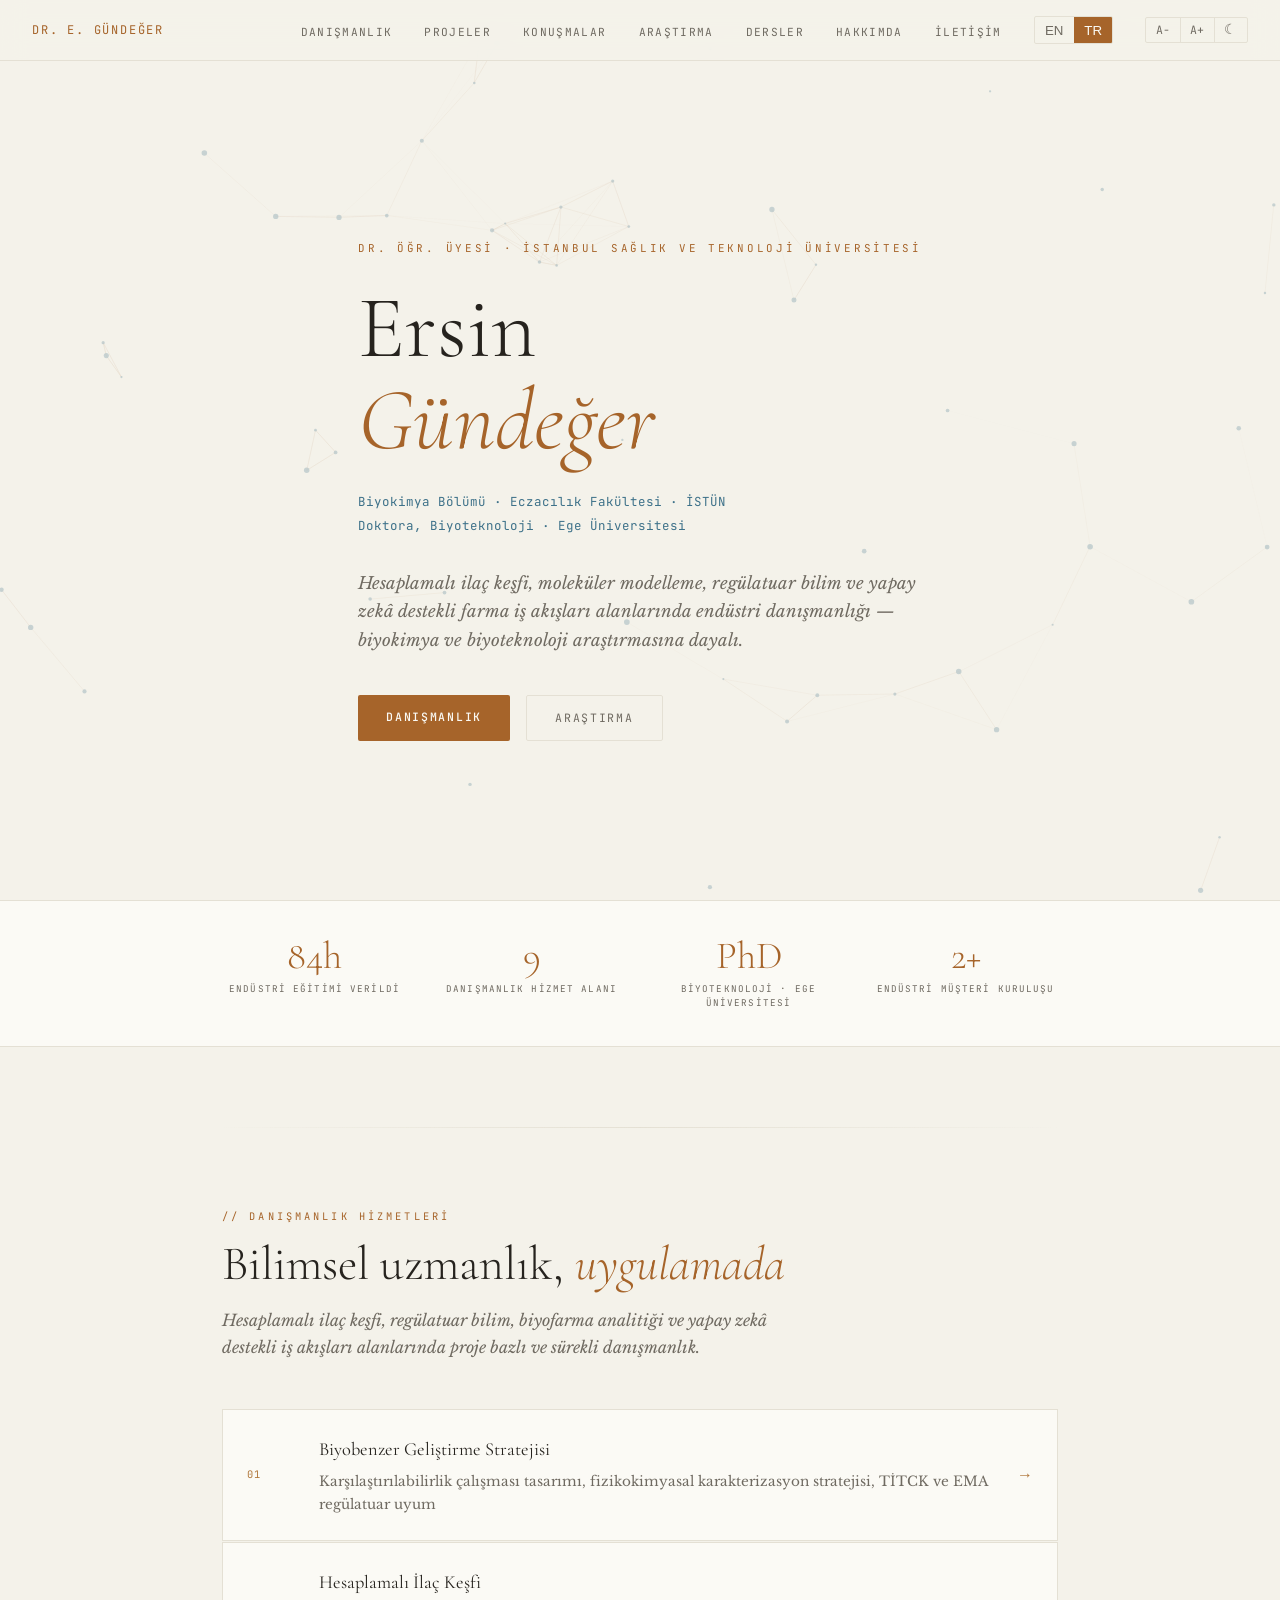
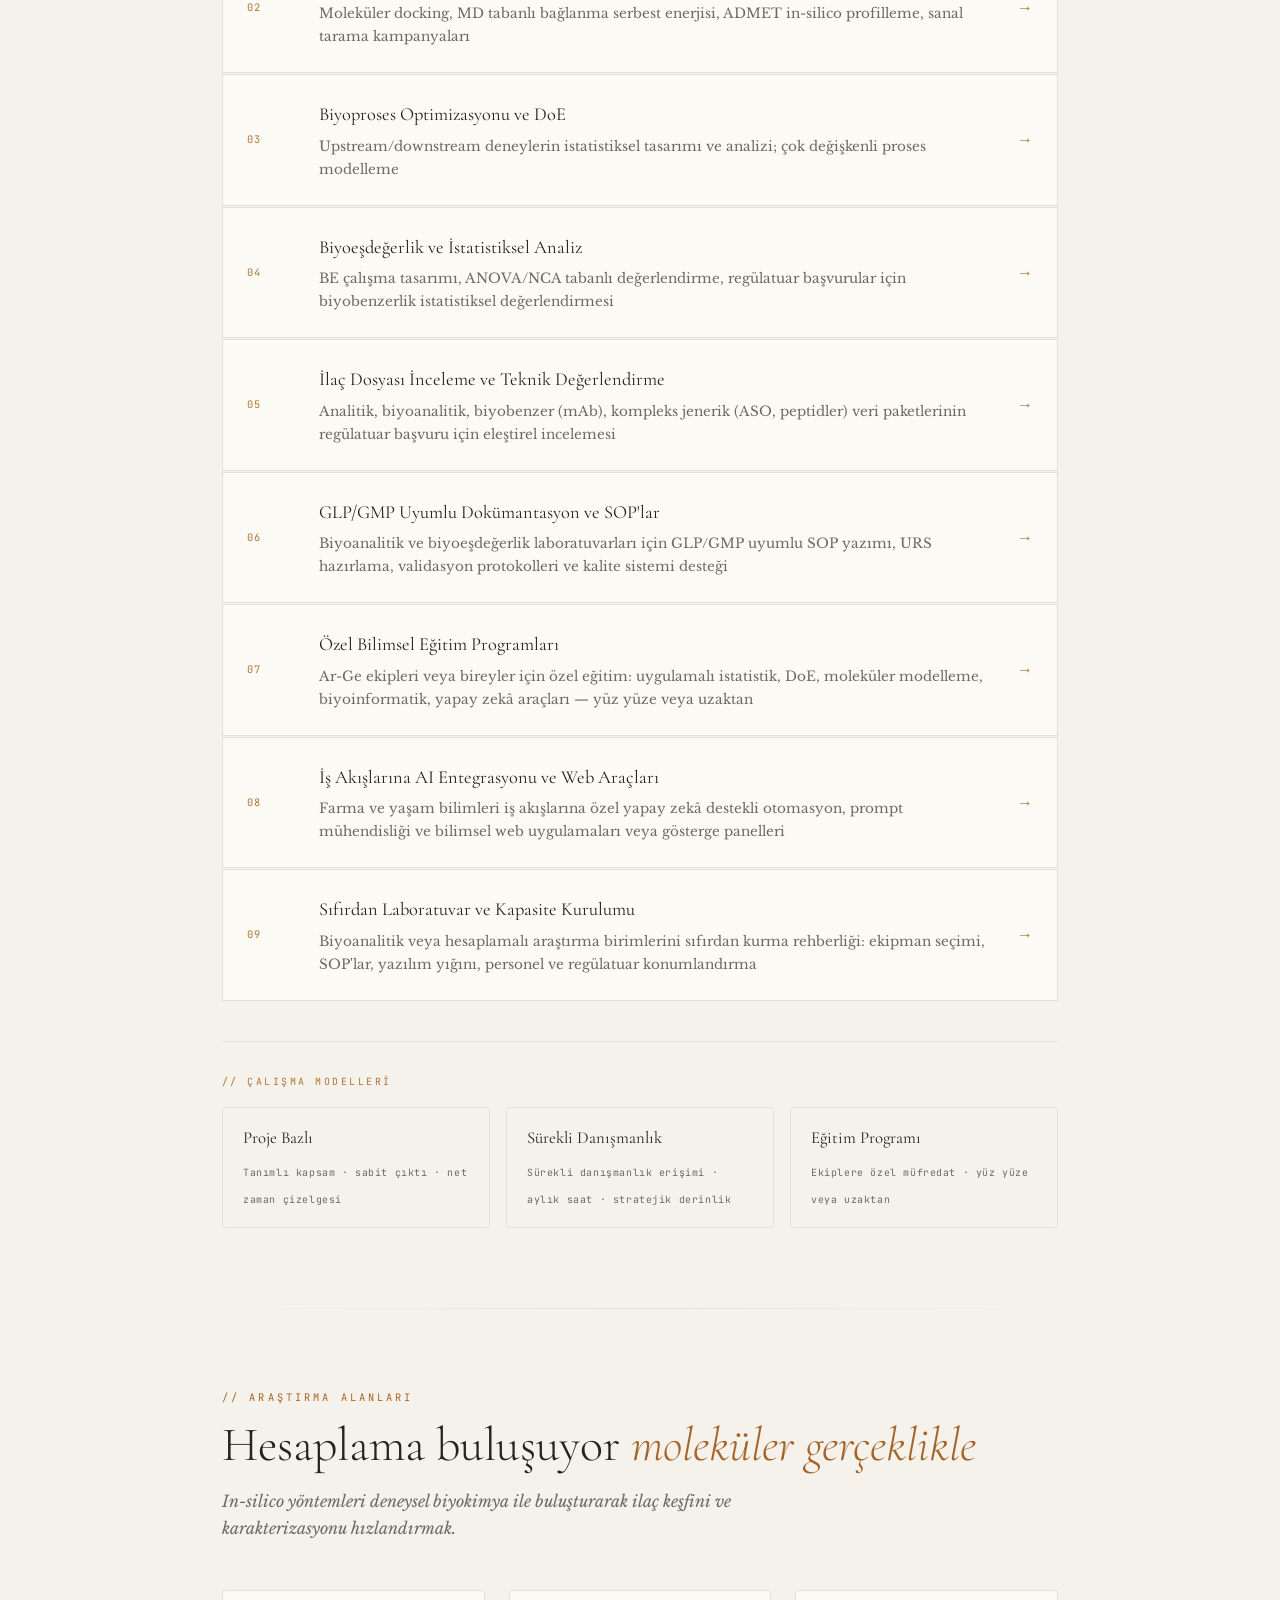
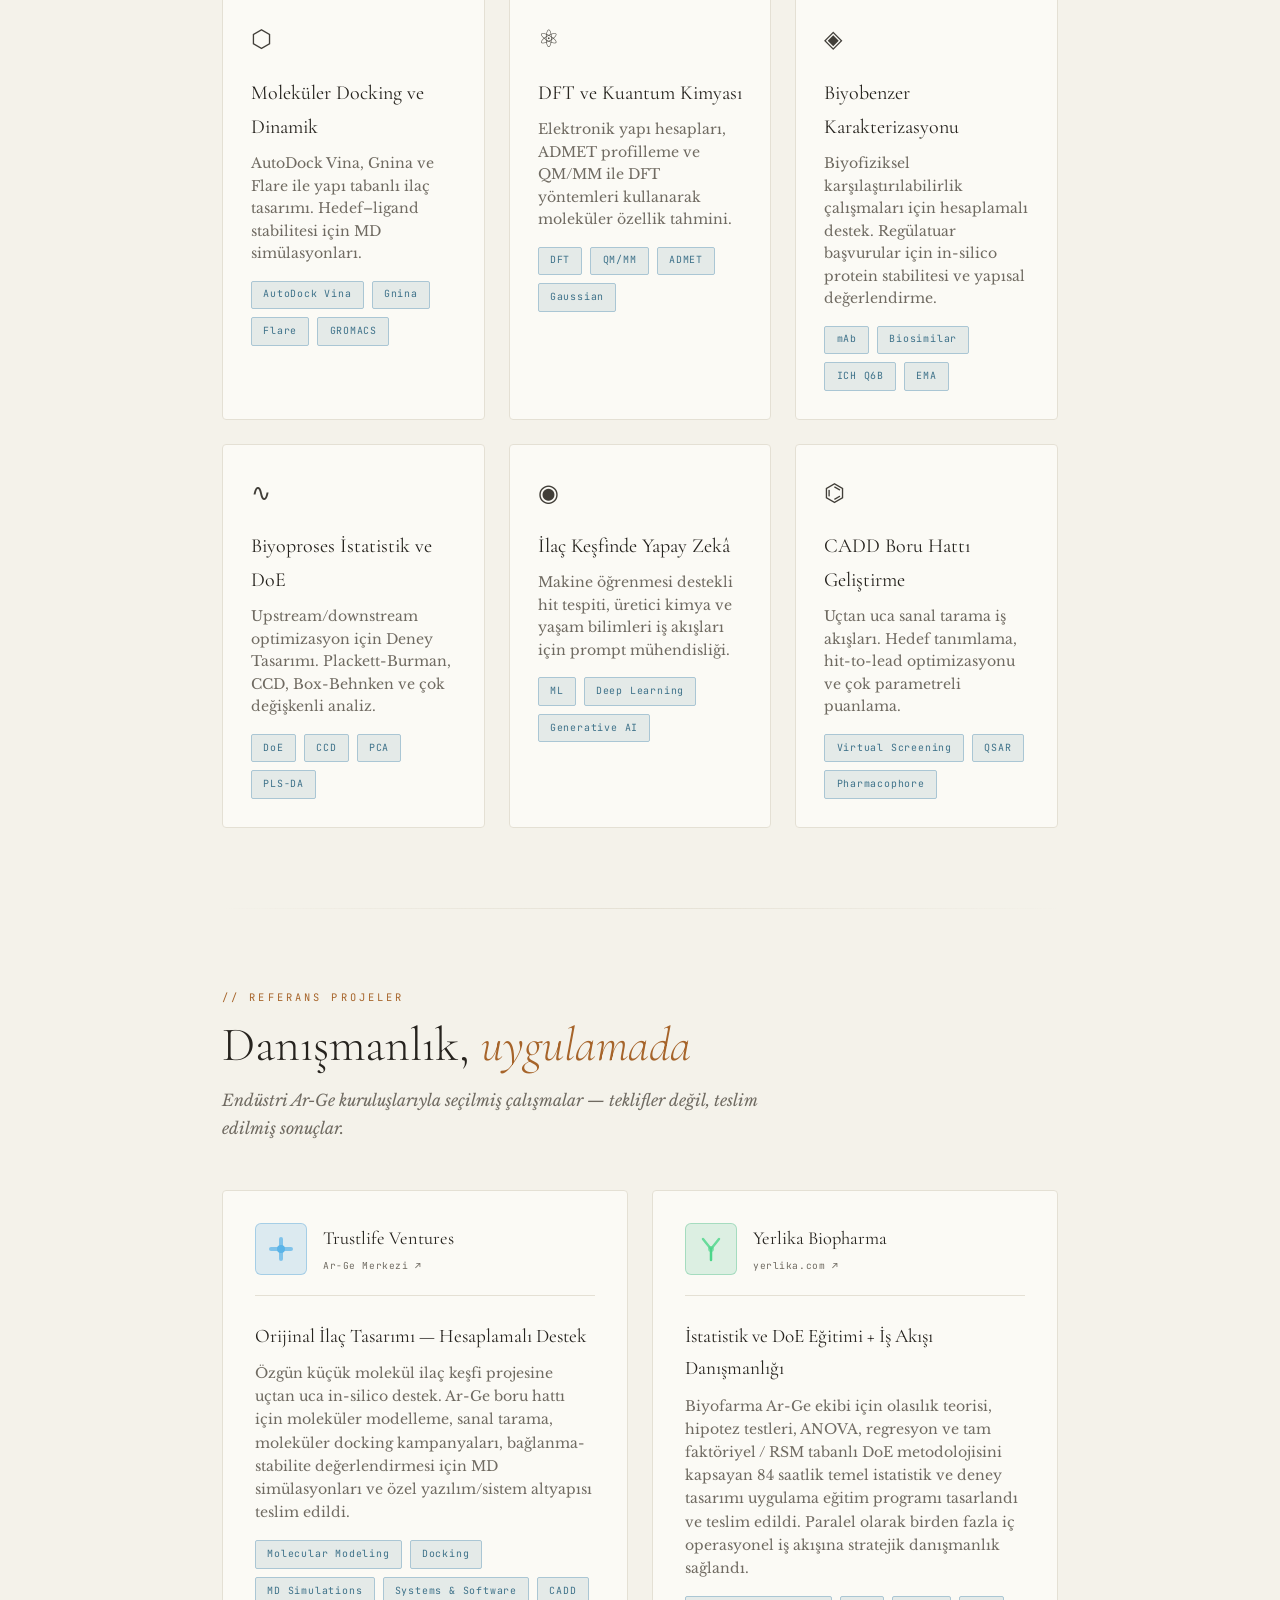
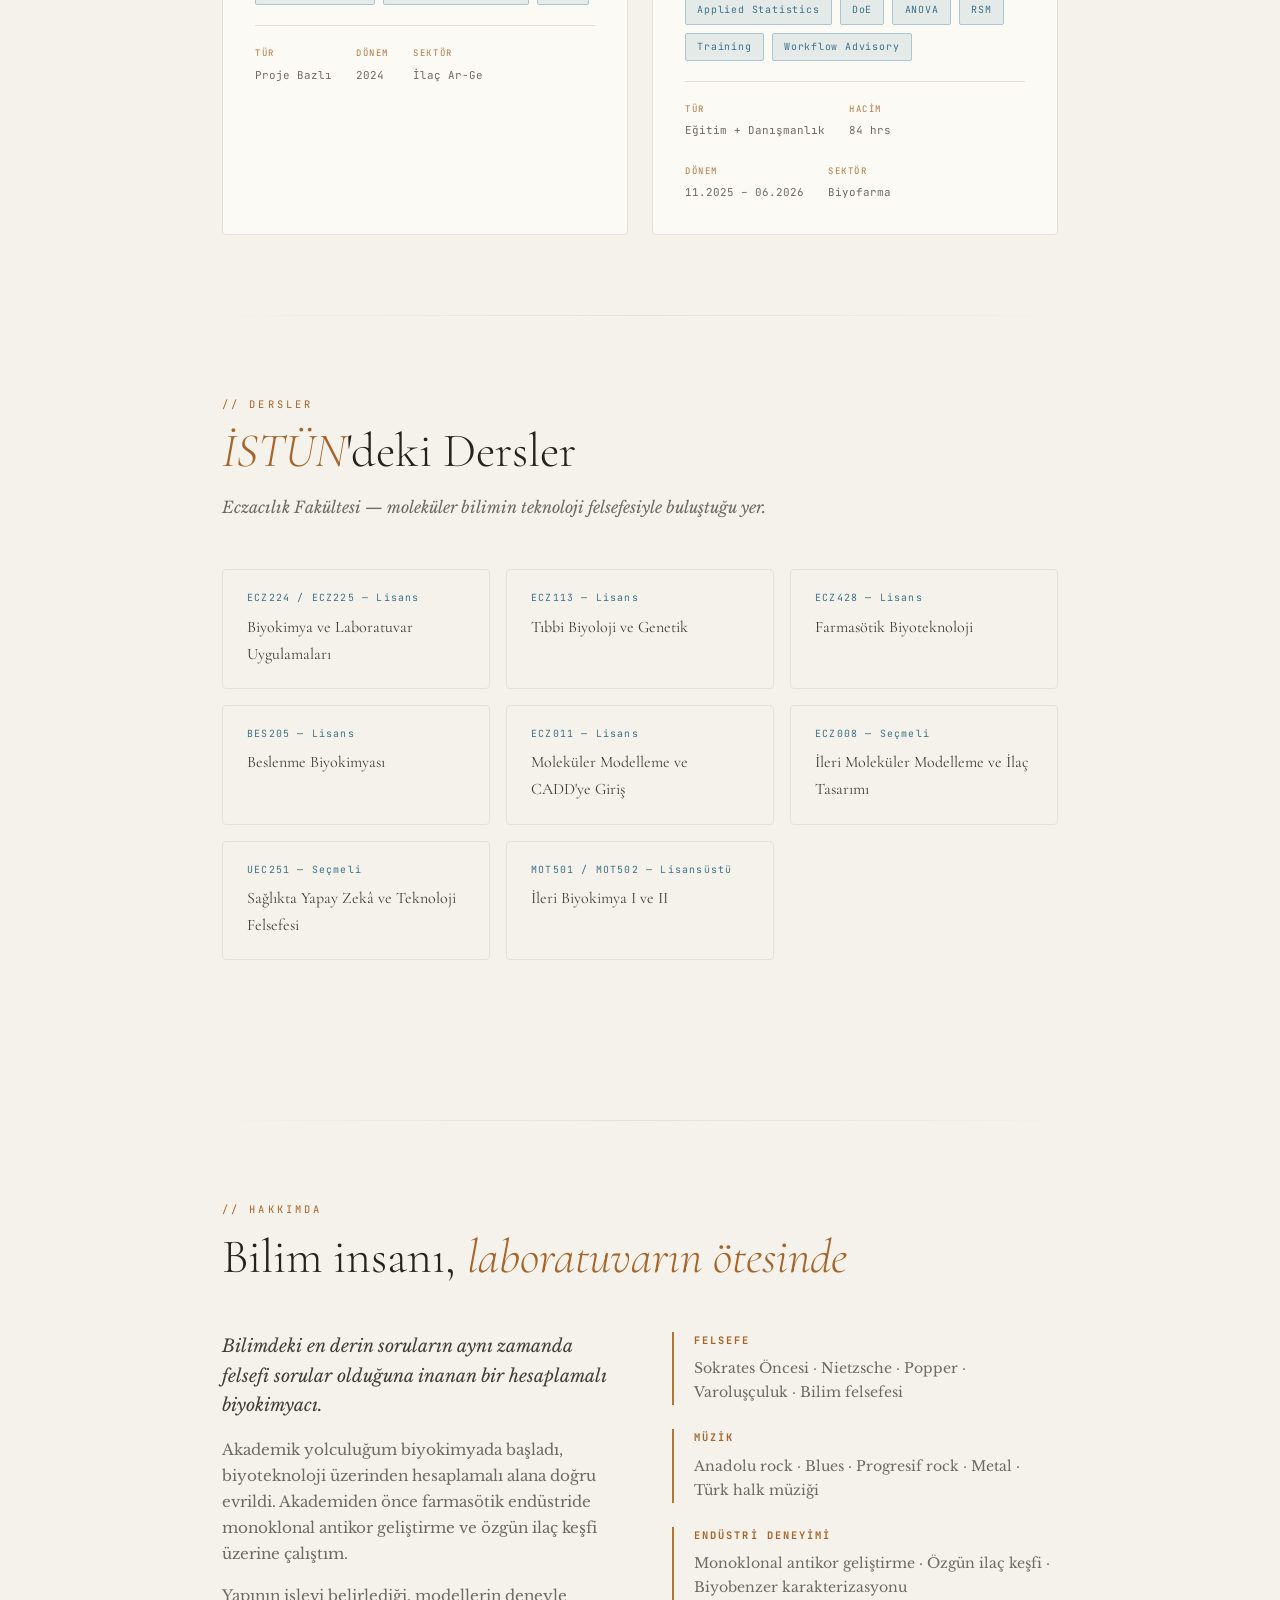
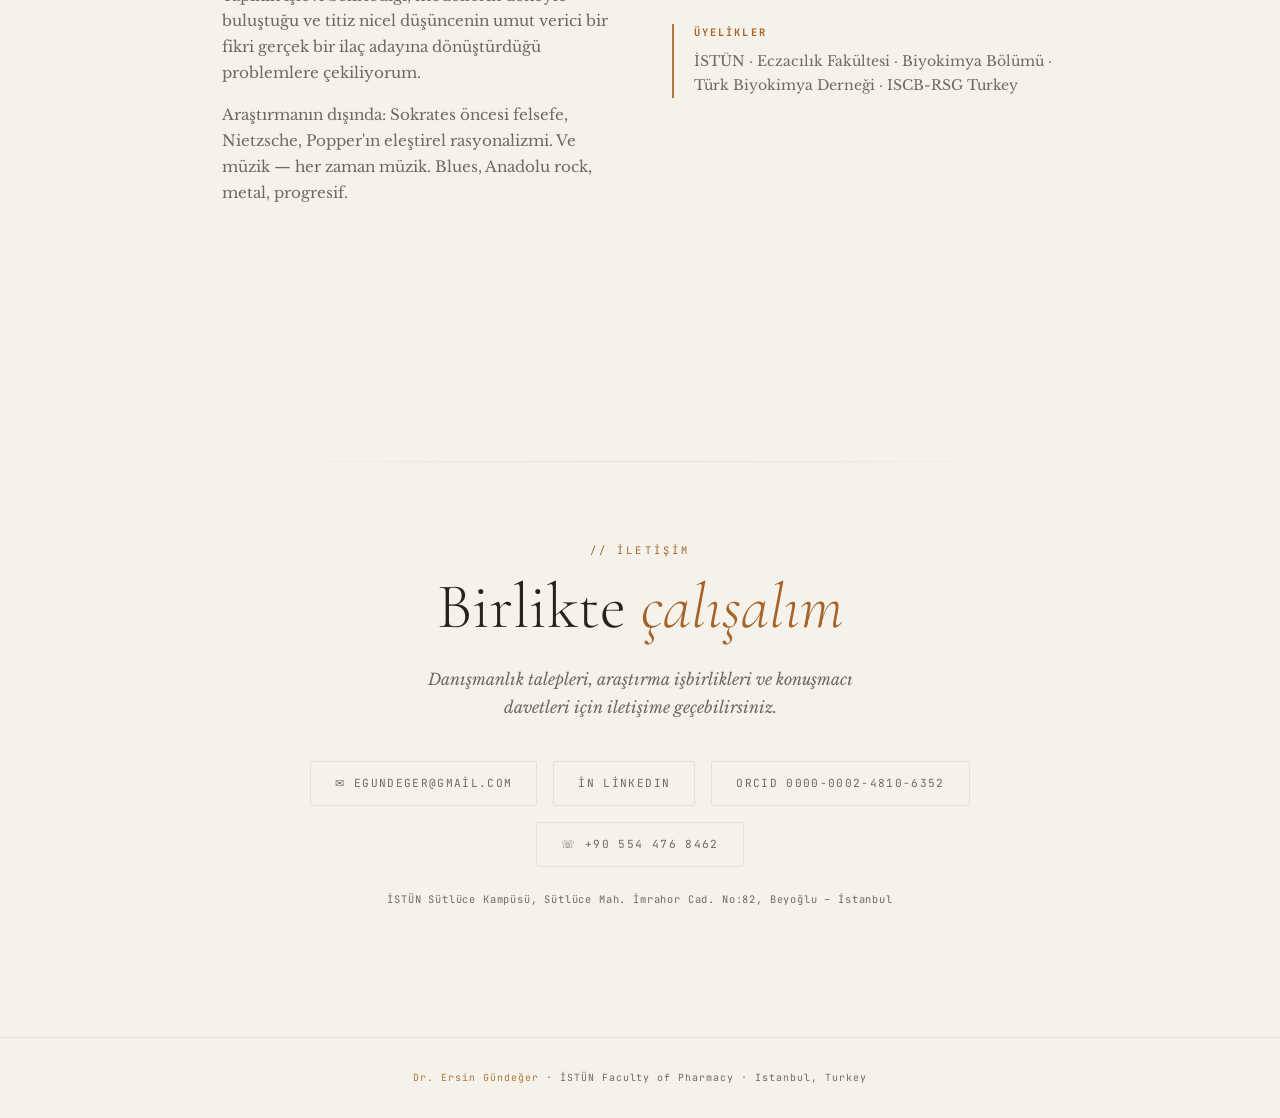
==== commit 9cb7b64a: "Add social share preview (OG/Twitter) + favicons + SEO meta - og-image.png (1200x630) branded share " ====
--- a/index.html
+++ b/index.html
@@ -3,7 +3,37 @@
 <head>
   <meta charset="UTF-8" />
   <meta name="viewport" content="width=device-width, initial-scale=1.0"/>
-  <title>Dr. Ersin Gündeğer</title>
+  <title>Dr. Ersin Gündeğer — Computational Drug Discovery & Pharma Consulting</title>
+  <meta name="description" content="Scientific consulting in computational drug discovery, molecular modeling, biosimilars, bioequivalence, regulatory (GLP/GMP) science, and AI-enabled pharma workflows. Danışmanlık, eğitim ve konuşmalar — Dr. Ersin Gündeğer.">
+  <meta name="author" content="Ersin Gündeğer">
+  <meta name="theme-color" content="#1c1b19">
+  <link rel="canonical" href="https://egundeger.github.io/consulting/">
+
+  <!-- Favicons -->
+  <link rel="icon" type="image/svg+xml" href="favicon.svg">
+  <link rel="icon" type="image/png" sizes="32x32" href="favicon-32x32.png">
+  <link rel="icon" type="image/png" sizes="16x16" href="favicon-16x16.png">
+  <link rel="apple-touch-icon" href="apple-touch-icon.png">
+
+  <!-- Open Graph (LinkedIn / Facebook / WhatsApp) -->
+  <meta property="og:type" content="website">
+  <meta property="og:site_name" content="Dr. Ersin Gündeğer">
+  <meta property="og:title" content="Dr. Ersin Gündeğer — Scientific Consulting">
+  <meta property="og:description" content="Computational drug discovery, molecular modeling, biosimilars, regulatory (GLP/GMP) science, and AI-enabled pharma workflows — consulting, training & speaking.">
+  <meta property="og:url" content="https://egundeger.github.io/consulting/">
+  <meta property="og:image" content="https://egundeger.github.io/consulting/og-image.png">
+  <meta property="og:image:width" content="1200">
+  <meta property="og:image:height" content="630">
+  <meta property="og:image:alt" content="Dr. Ersin Gündeğer — Scientific Consulting in drug discovery and regulatory science">
+  <meta property="og:locale" content="tr_TR">
+  <meta property="og:locale:alternate" content="en_US">
+
+  <!-- Twitter / X -->
+  <meta name="twitter:card" content="summary_large_image">
+  <meta name="twitter:title" content="Dr. Ersin Gündeğer — Scientific Consulting">
+  <meta name="twitter:description" content="Computational drug discovery, molecular modeling, biosimilars, regulatory science, and AI-enabled pharma workflows.">
+  <meta name="twitter:image" content="https://egundeger.github.io/consulting/og-image.png">
+
   <link rel="preconnect" href="https://fonts.googleapis.com">
   <link href="https://fonts.googleapis.com/css2?family=Cormorant+Garamond:ital,wght@0,300;0,400;0,600;1,300;1,400&family=JetBrains+Mono:wght@300;400;500&family=Libre+Baskerville:ital@0;1&display=swap" rel="stylesheet">
   <style>
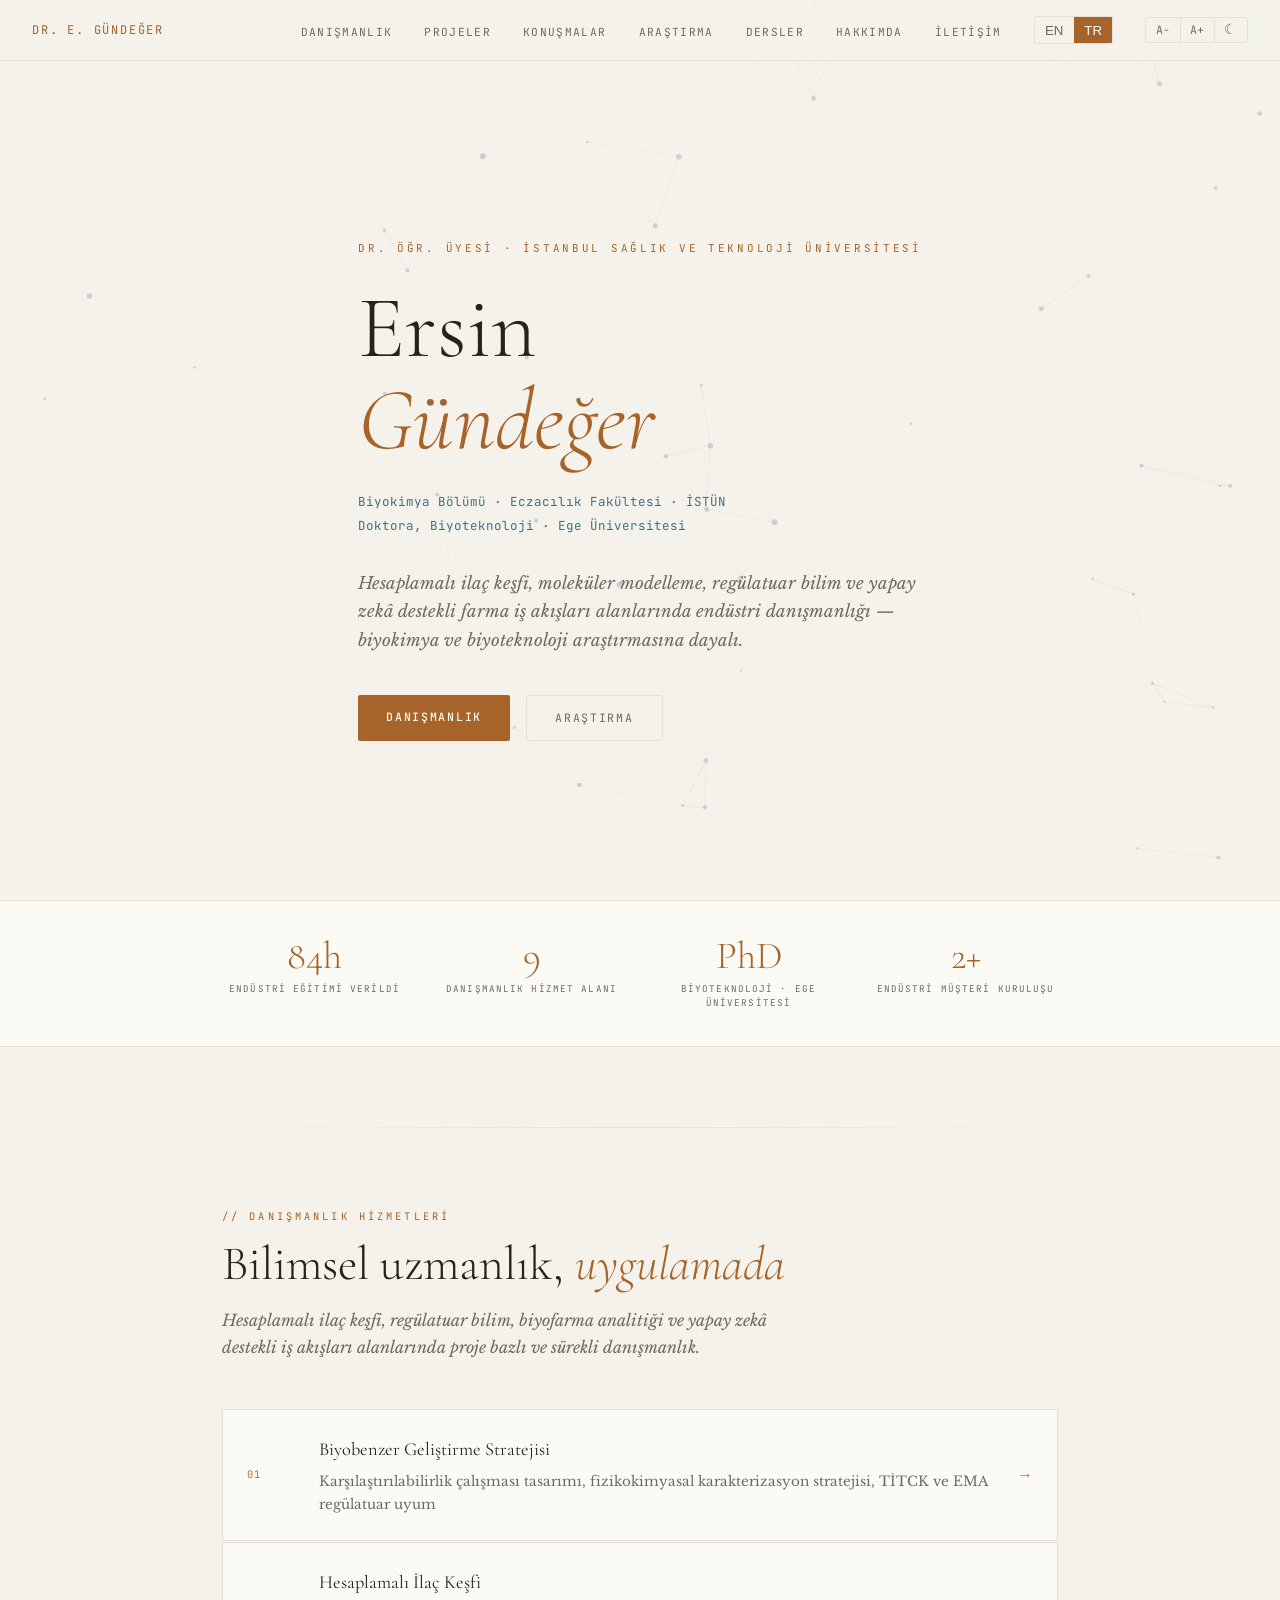
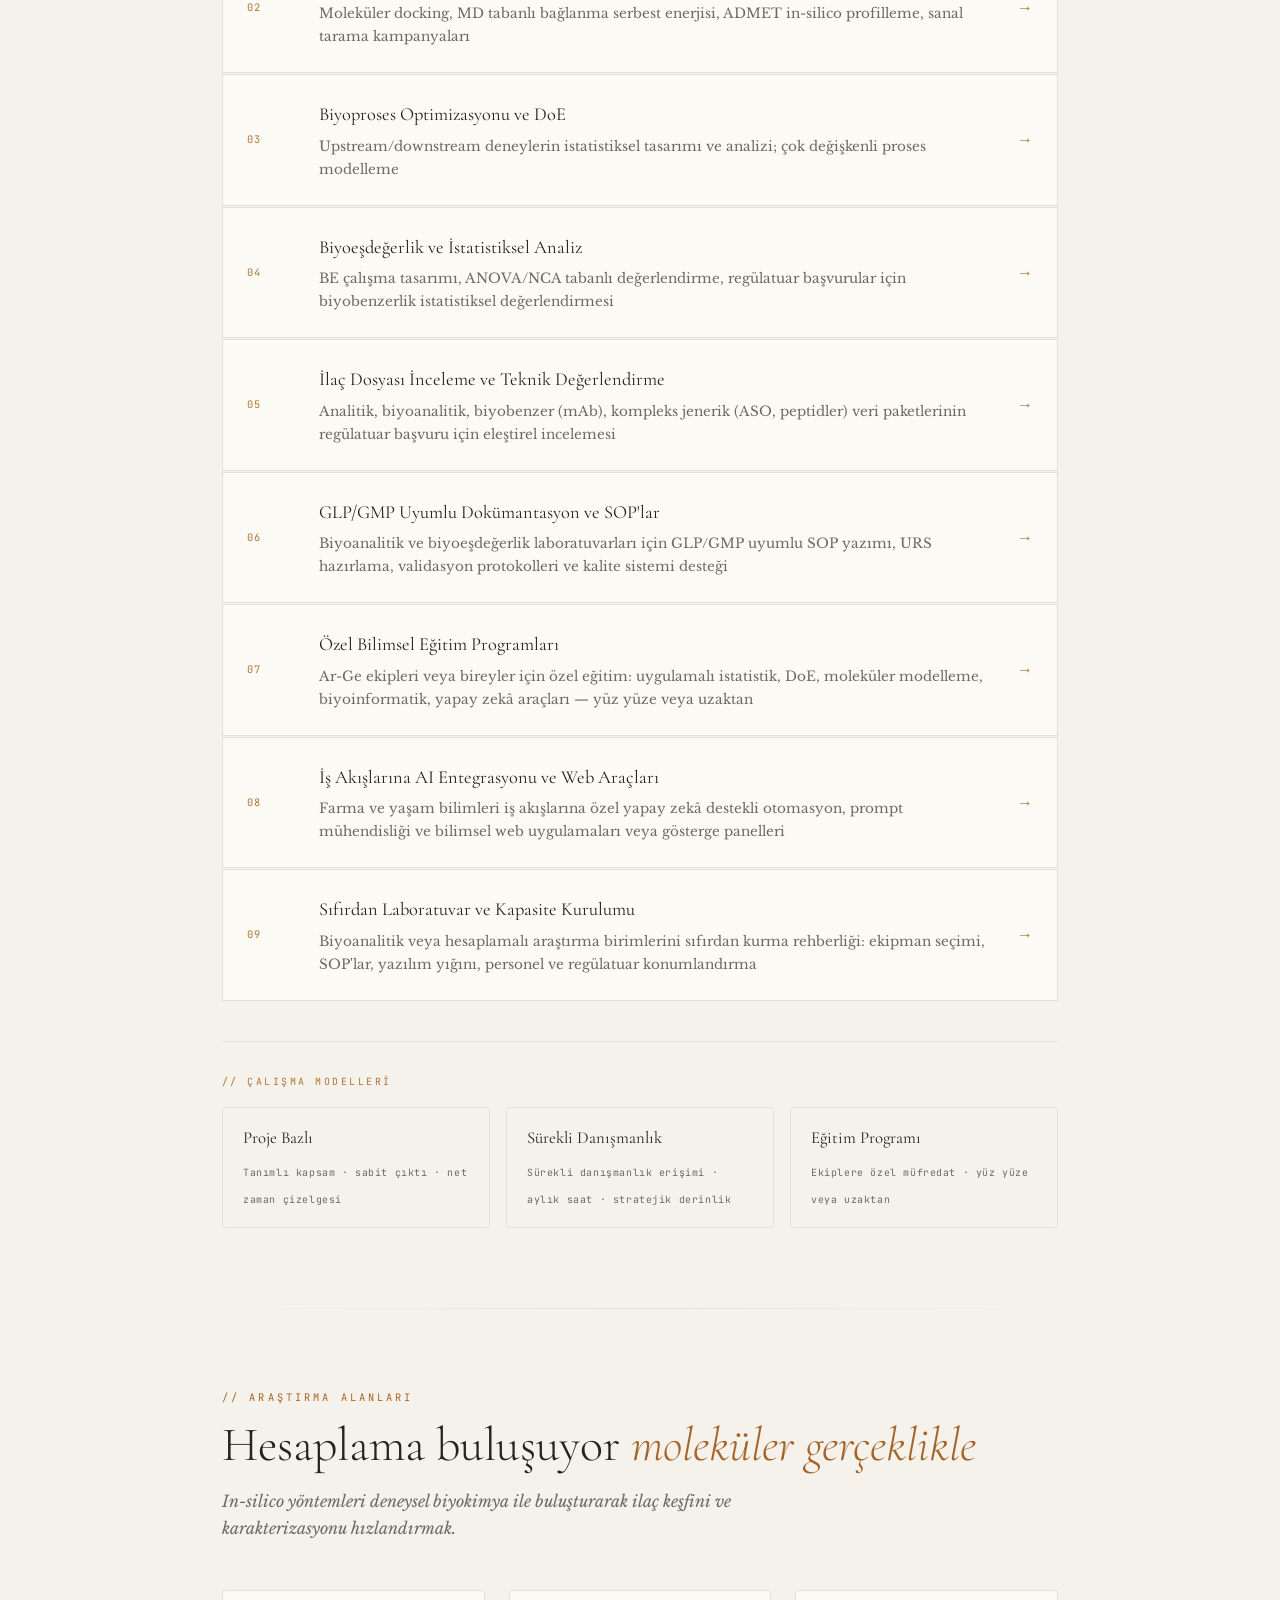
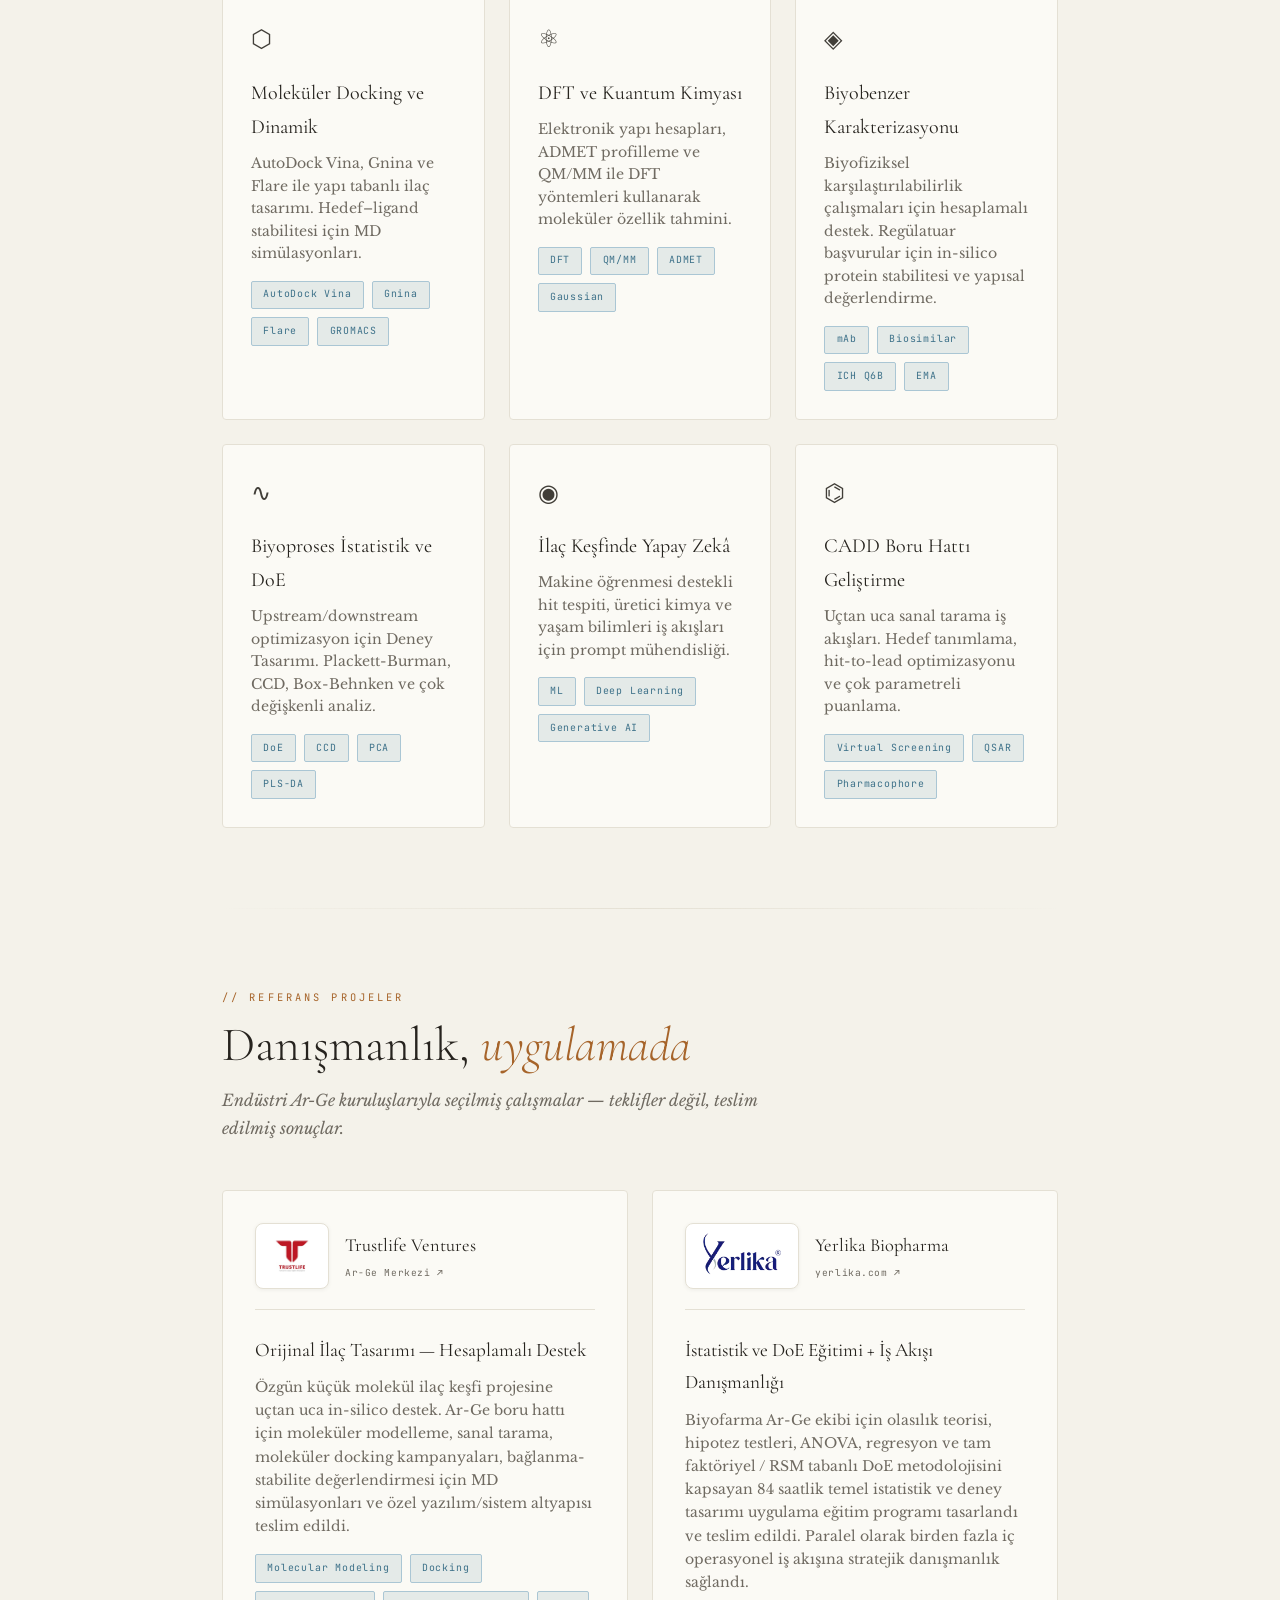
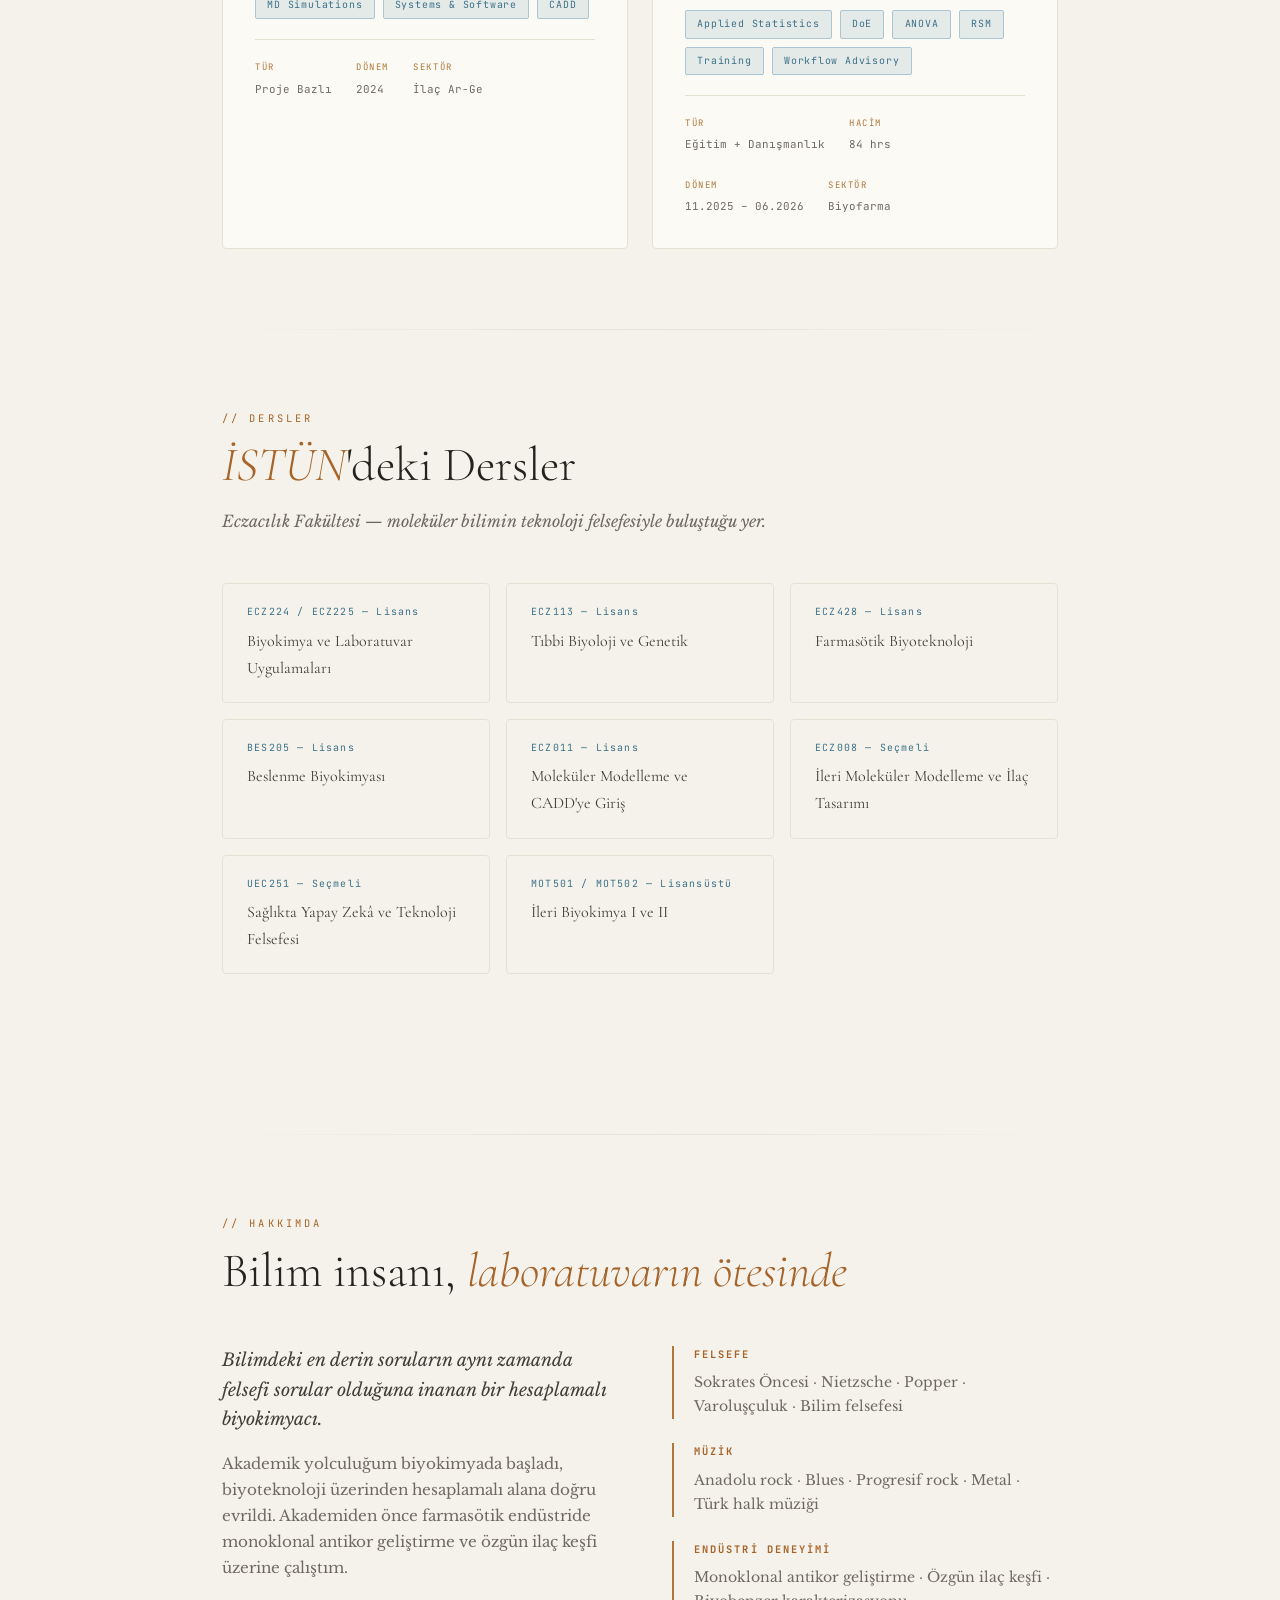
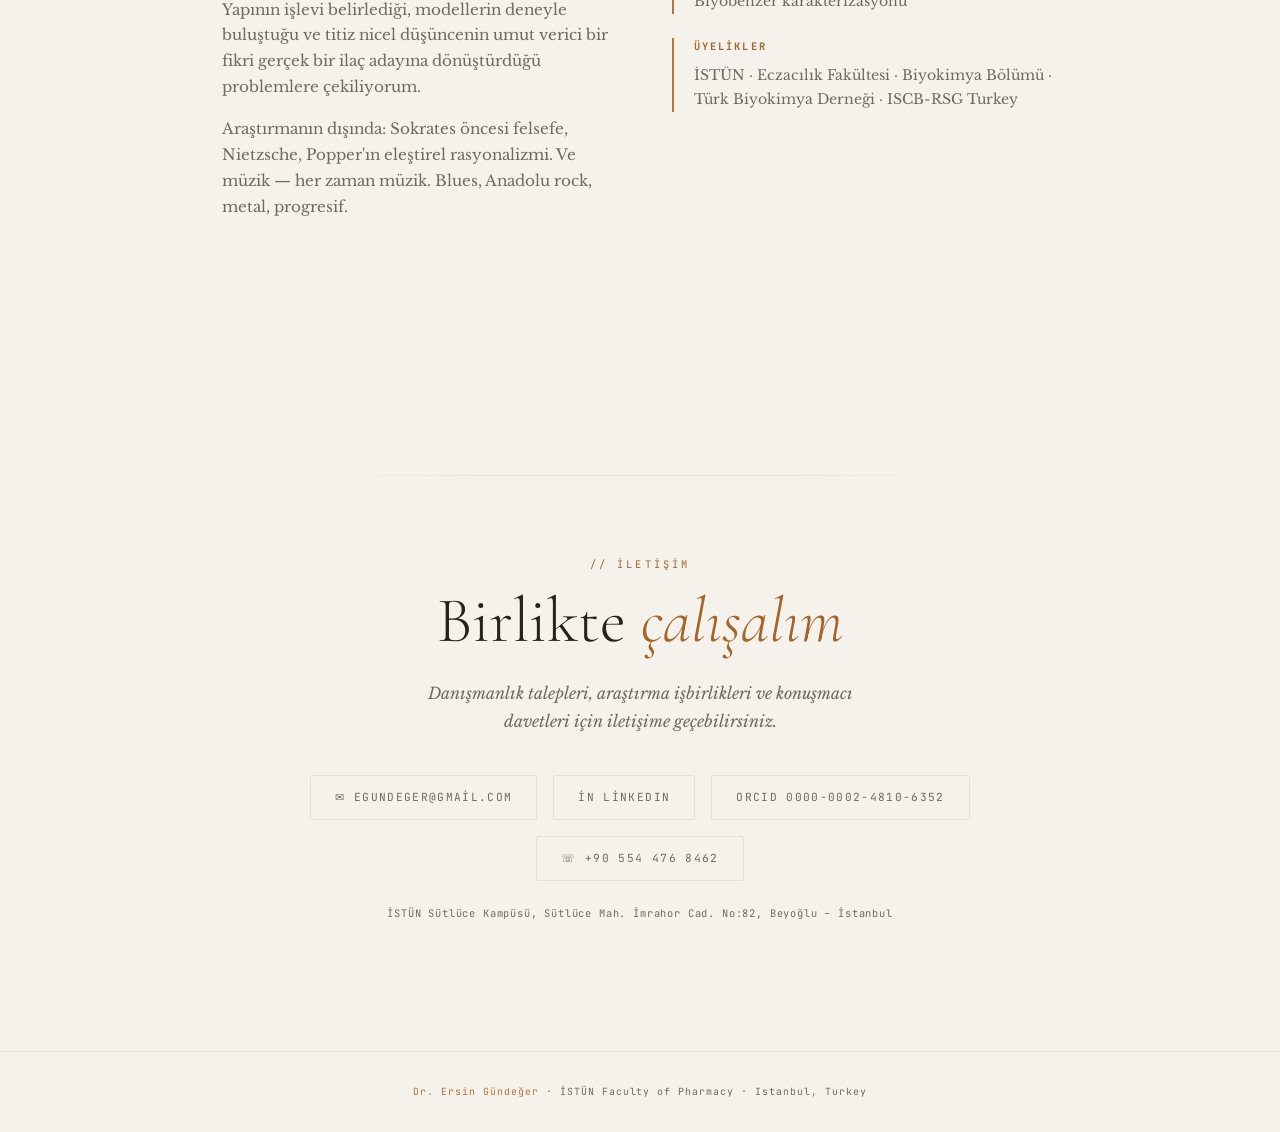
==== commit bea3de9c: "Use real client logos on project reference cards Replace the placeholder SVG marks with the actual T" ====
--- a/index.html
+++ b/index.html
@@ -148,9 +148,8 @@
     .project-card:hover{border-color:var(--amber-dim);transform:translateY(-4px)}
     .project-card:hover::before{opacity:1}
     .client-header{display:flex;align-items:center;gap:1rem;margin-bottom:1.5rem;padding-bottom:1.25rem;border-bottom:1px solid var(--border)}
-    .logo-mark{width:52px;height:52px;border-radius:6px;display:flex;align-items:center;justify-content:center;font-family:'JetBrains Mono',monospace;font-weight:500;font-size:.75rem;letter-spacing:.04em;flex-shrink:0}
-    .logo-trustlife{background:rgba(0,120,200,.12);border:1px solid rgba(0,120,200,.25);color:#5ab4e8}
-    .logo-yerlika{background:rgba(0,160,90,.12);border:1px solid rgba(0,160,90,.25);color:#4dd68a}
+    .logo-plaque{background:#fff;border:1px solid var(--border);border-radius:8px;height:66px;padding:9px 13px;display:flex;align-items:center;justify-content:center;flex-shrink:0;box-shadow:0 1px 4px rgba(0,0,0,.06)}
+    .logo-plaque img{max-height:100%;max-width:150px;width:auto;height:auto;object-fit:contain;display:block}
     .client-info{display:flex;flex-direction:column;gap:.2rem}
     .client-name{font-family:'Cormorant Garamond',serif;font-size:1.15rem;font-weight:400;color:var(--white)}
     .client-url{font-family:'JetBrains Mono',monospace;font-size:.6rem;color:var(--muted);letter-spacing:.06em}
@@ -651,12 +650,8 @@
     <!-- TRUSTLIFE -->
     <div class="project-card reveal">
       <div class="client-header">
-        <div class="logo-mark logo-trustlife">
-          <svg width="32" height="32" viewBox="0 0 32 32" fill="none" xmlns="http://www.w3.org/2000/svg">
-            <rect x="4" y="14" width="24" height="4" rx="2" fill="currentColor" opacity=".7"/>
-            <rect x="14" y="4" width="4" height="24" rx="2" fill="currentColor" opacity=".7"/>
-            <circle cx="16" cy="16" r="4" fill="currentColor"/>
-          </svg>
+        <div class="logo-plaque">
+          <img src="assets/trustlife-logo.jpg" alt="Trustlife Ventures logo" loading="lazy">
         </div>
         <div class="client-info">
           <span class="client-name">Trustlife Ventures</span>
@@ -694,12 +689,8 @@
     <!-- YERLIKA -->
     <div class="project-card reveal">
       <div class="client-header">
-        <div class="logo-mark logo-yerlika">
-          <svg width="32" height="32" viewBox="0 0 32 32" fill="none" xmlns="http://www.w3.org/2000/svg">
-            <path d="M8 6 L16 16 L24 6" stroke="currentColor" stroke-width="2.5" stroke-linecap="round" stroke-linejoin="round" fill="none" opacity=".8"/>
-            <path d="M16 16 L16 27" stroke="currentColor" stroke-width="2.5" stroke-linecap="round" fill="none"/>
-            <circle cx="16" cy="16" r="3" fill="currentColor" opacity=".6"/>
-          </svg>
+        <div class="logo-plaque">
+          <img src="assets/yerlika-logo.webp" alt="Yerlika Biopharma logo" loading="lazy">
         </div>
         <div class="client-info">
           <span class="client-name">Yerlika Biopharma</span>
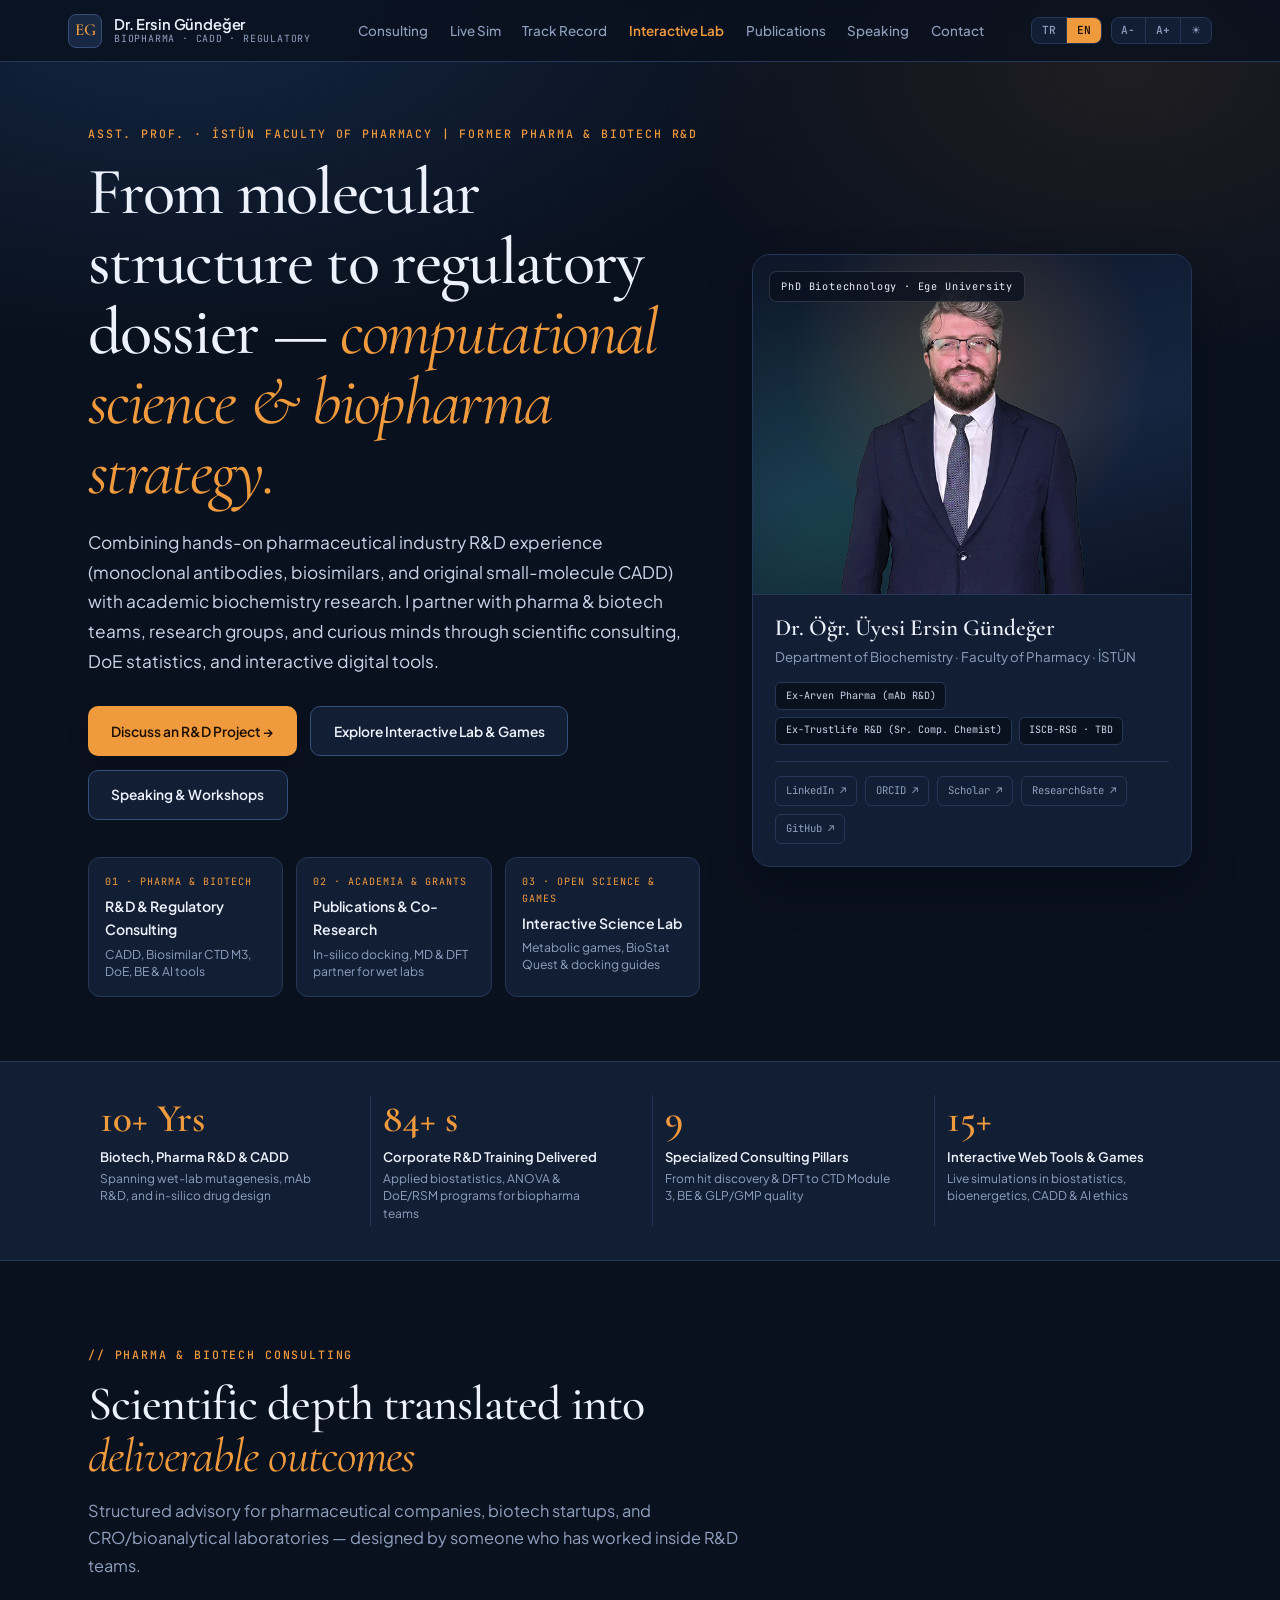
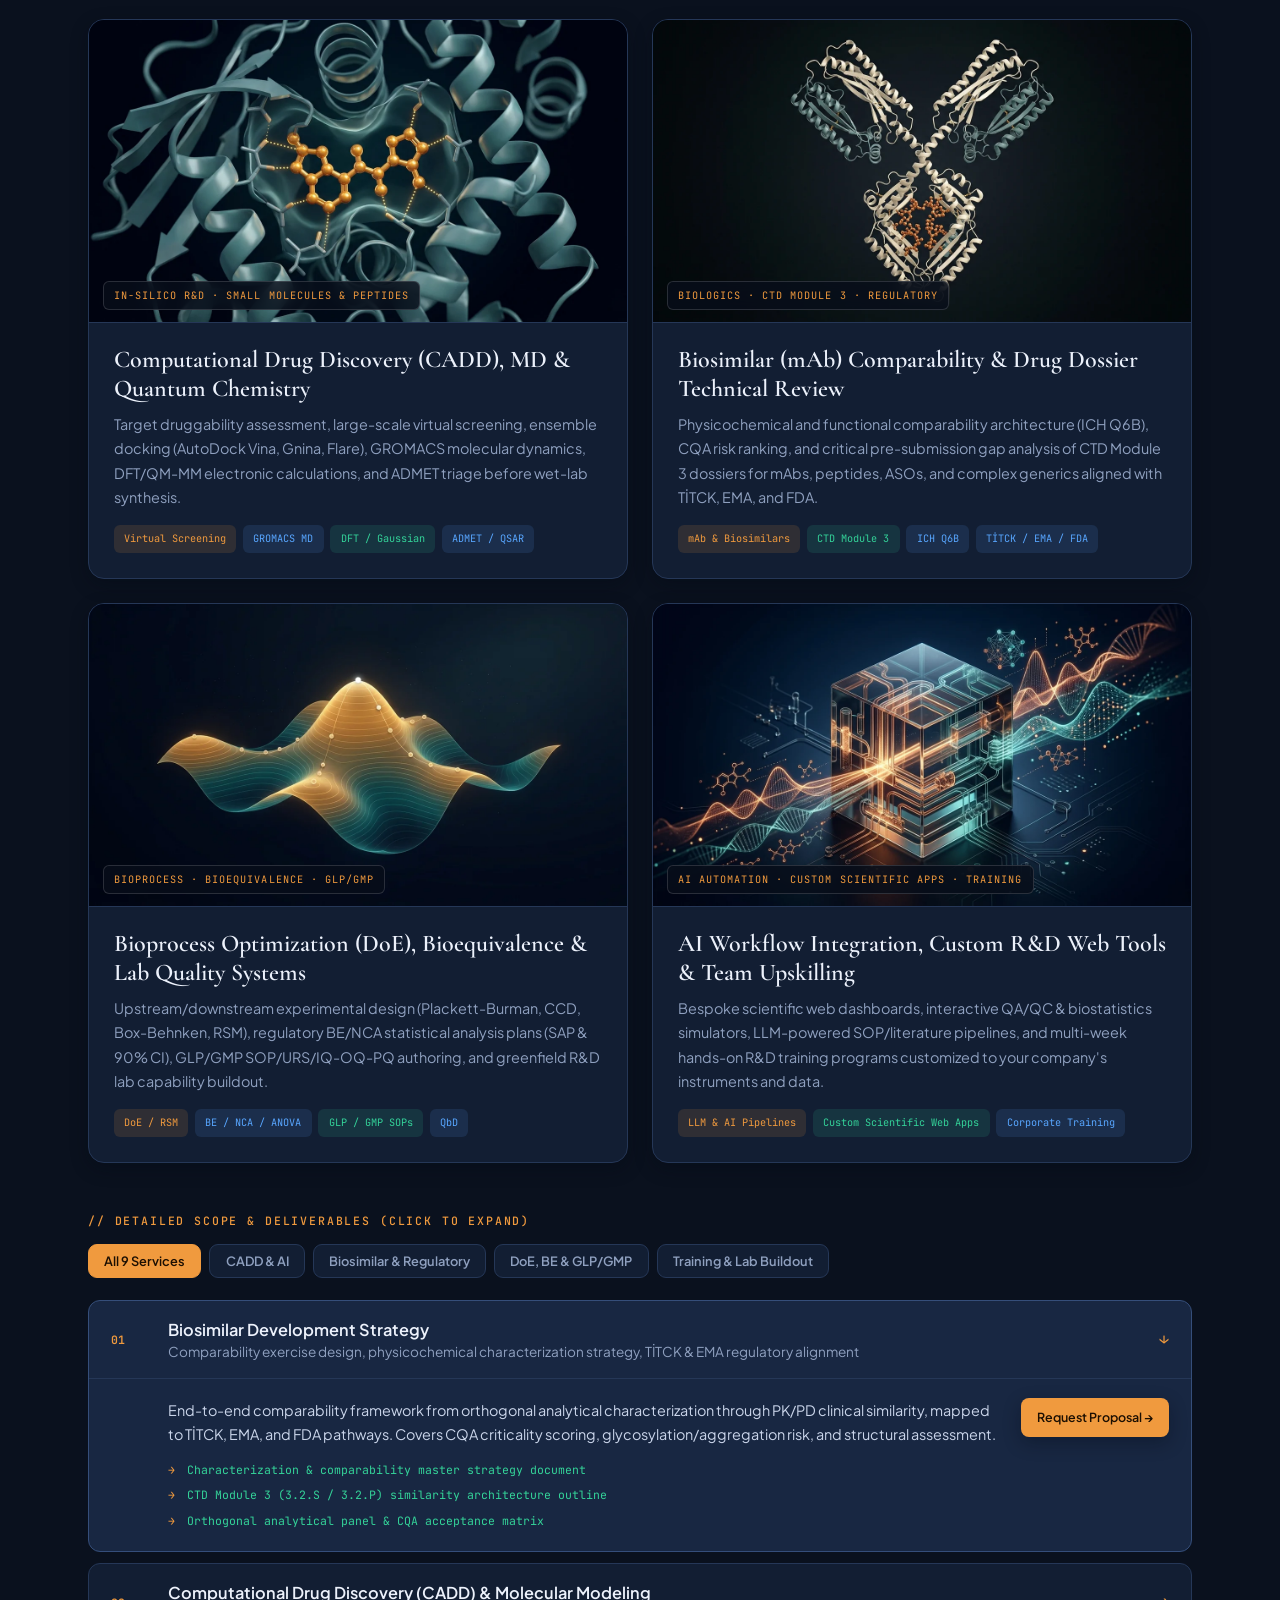
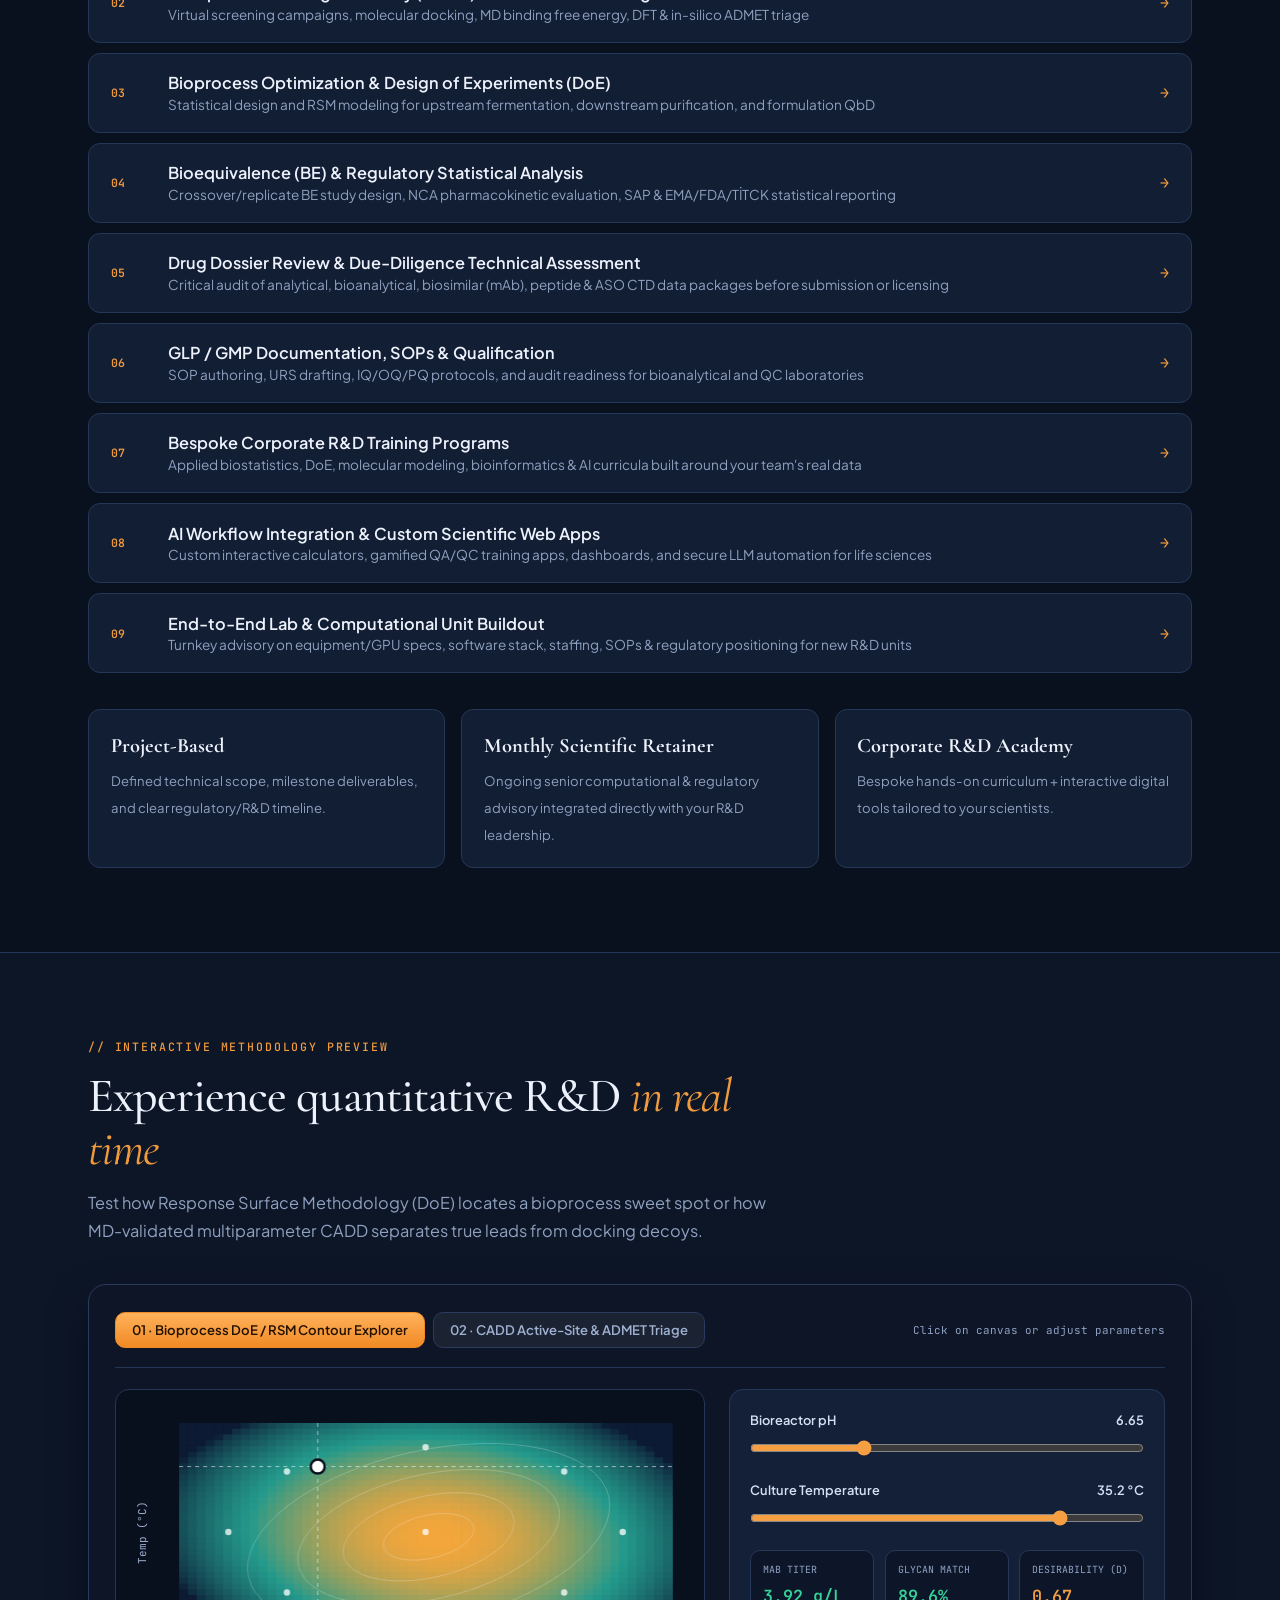
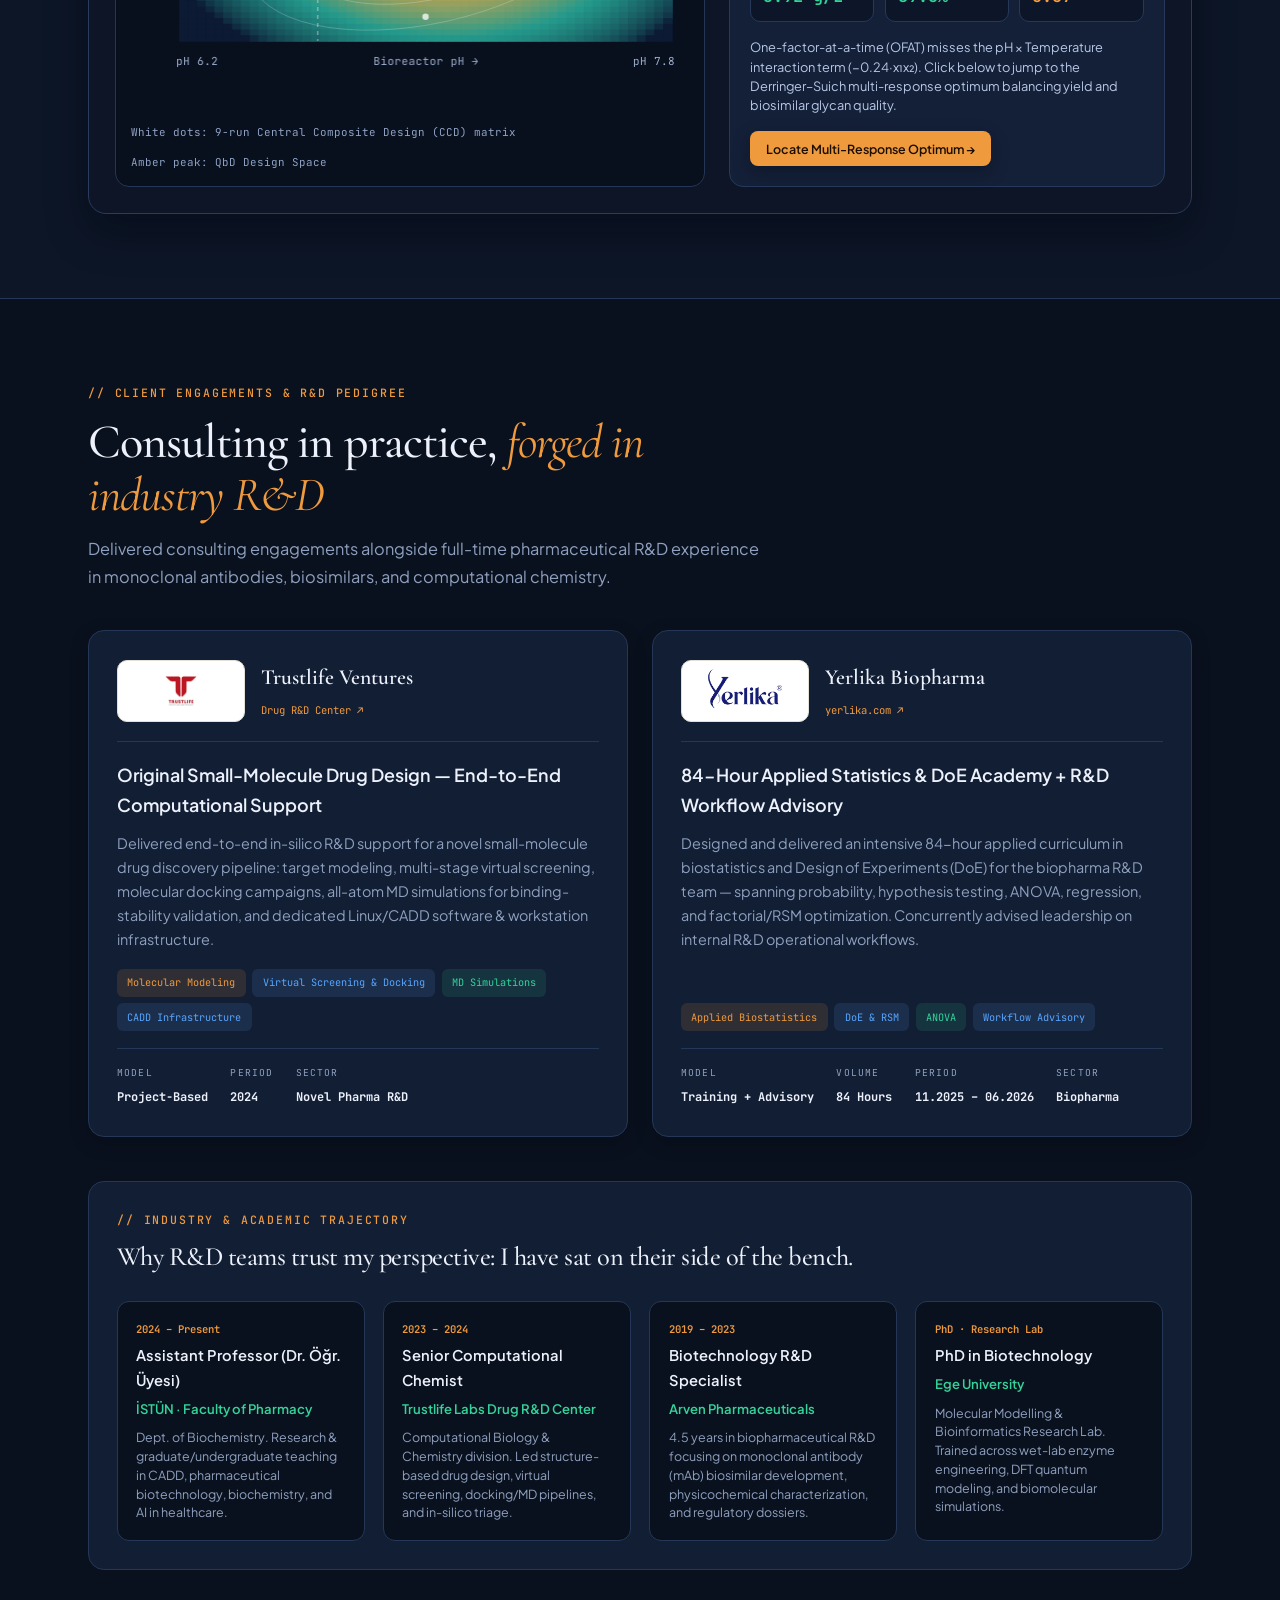
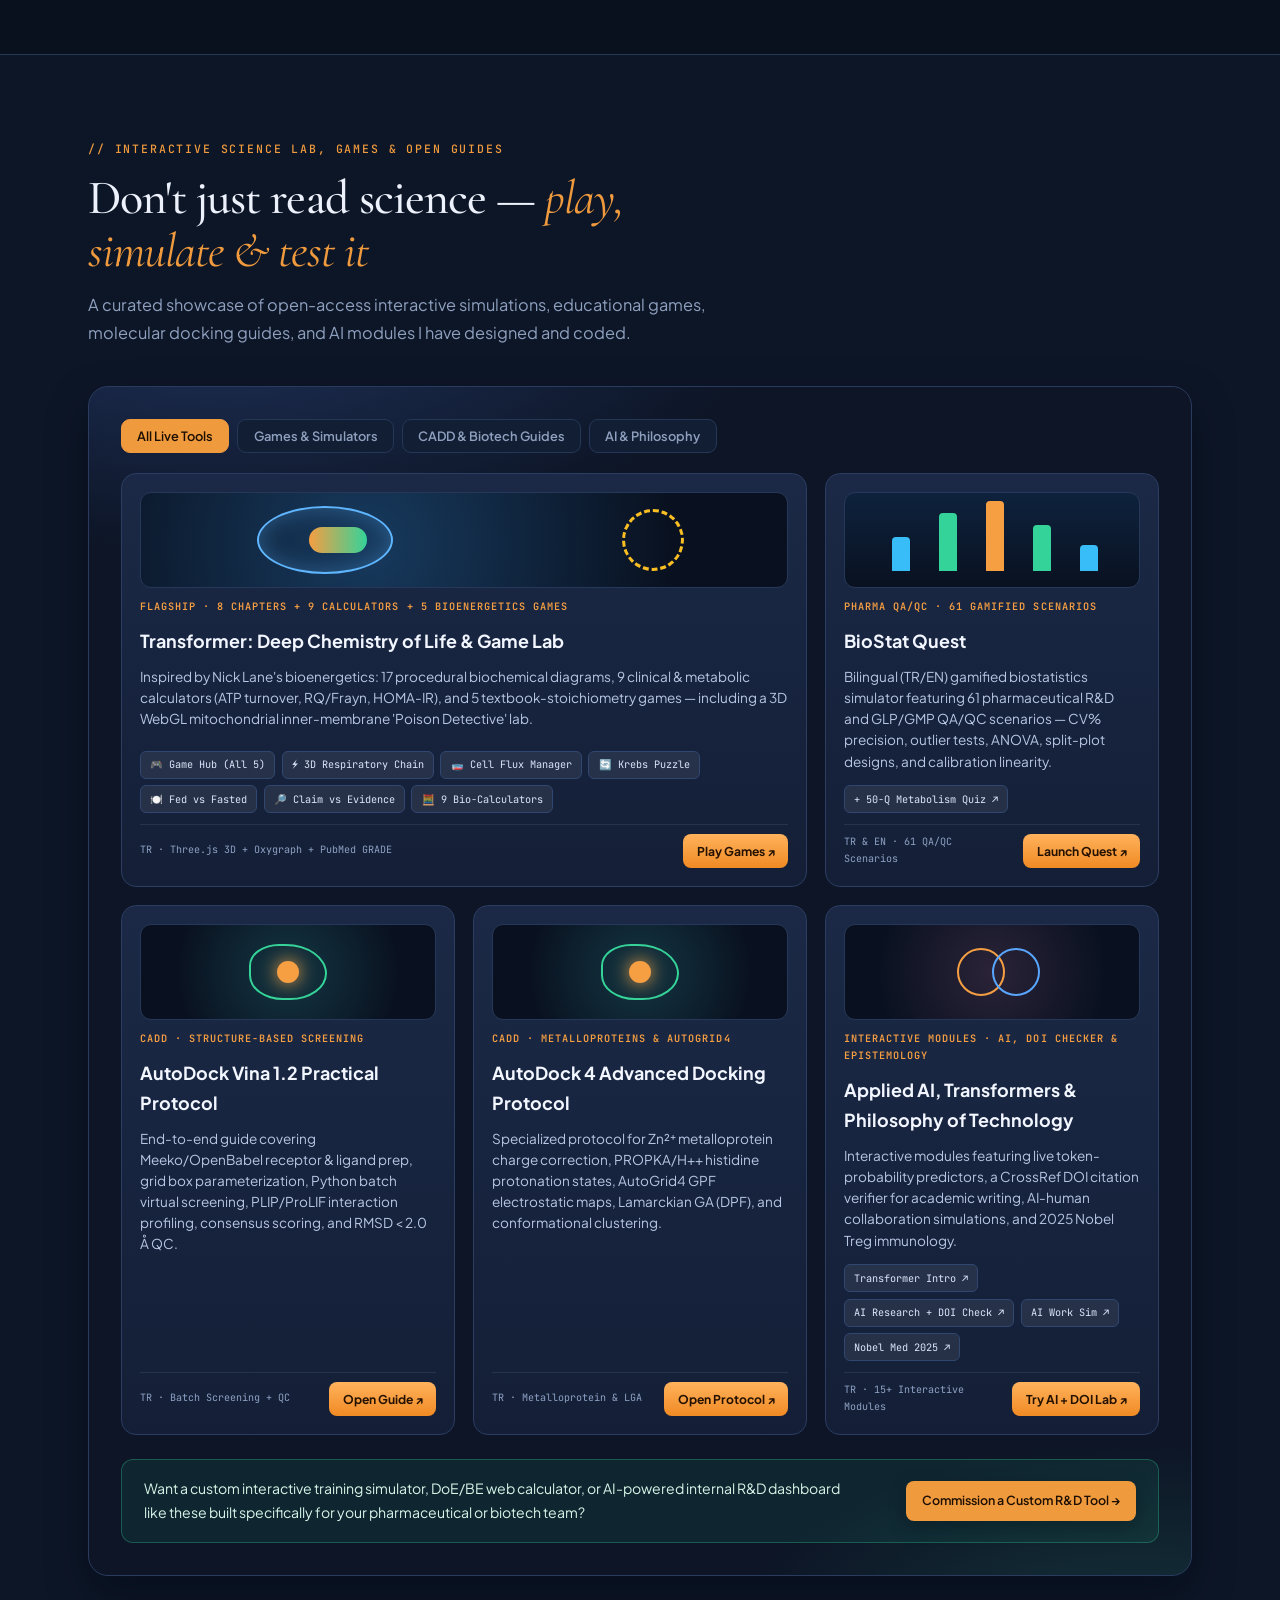
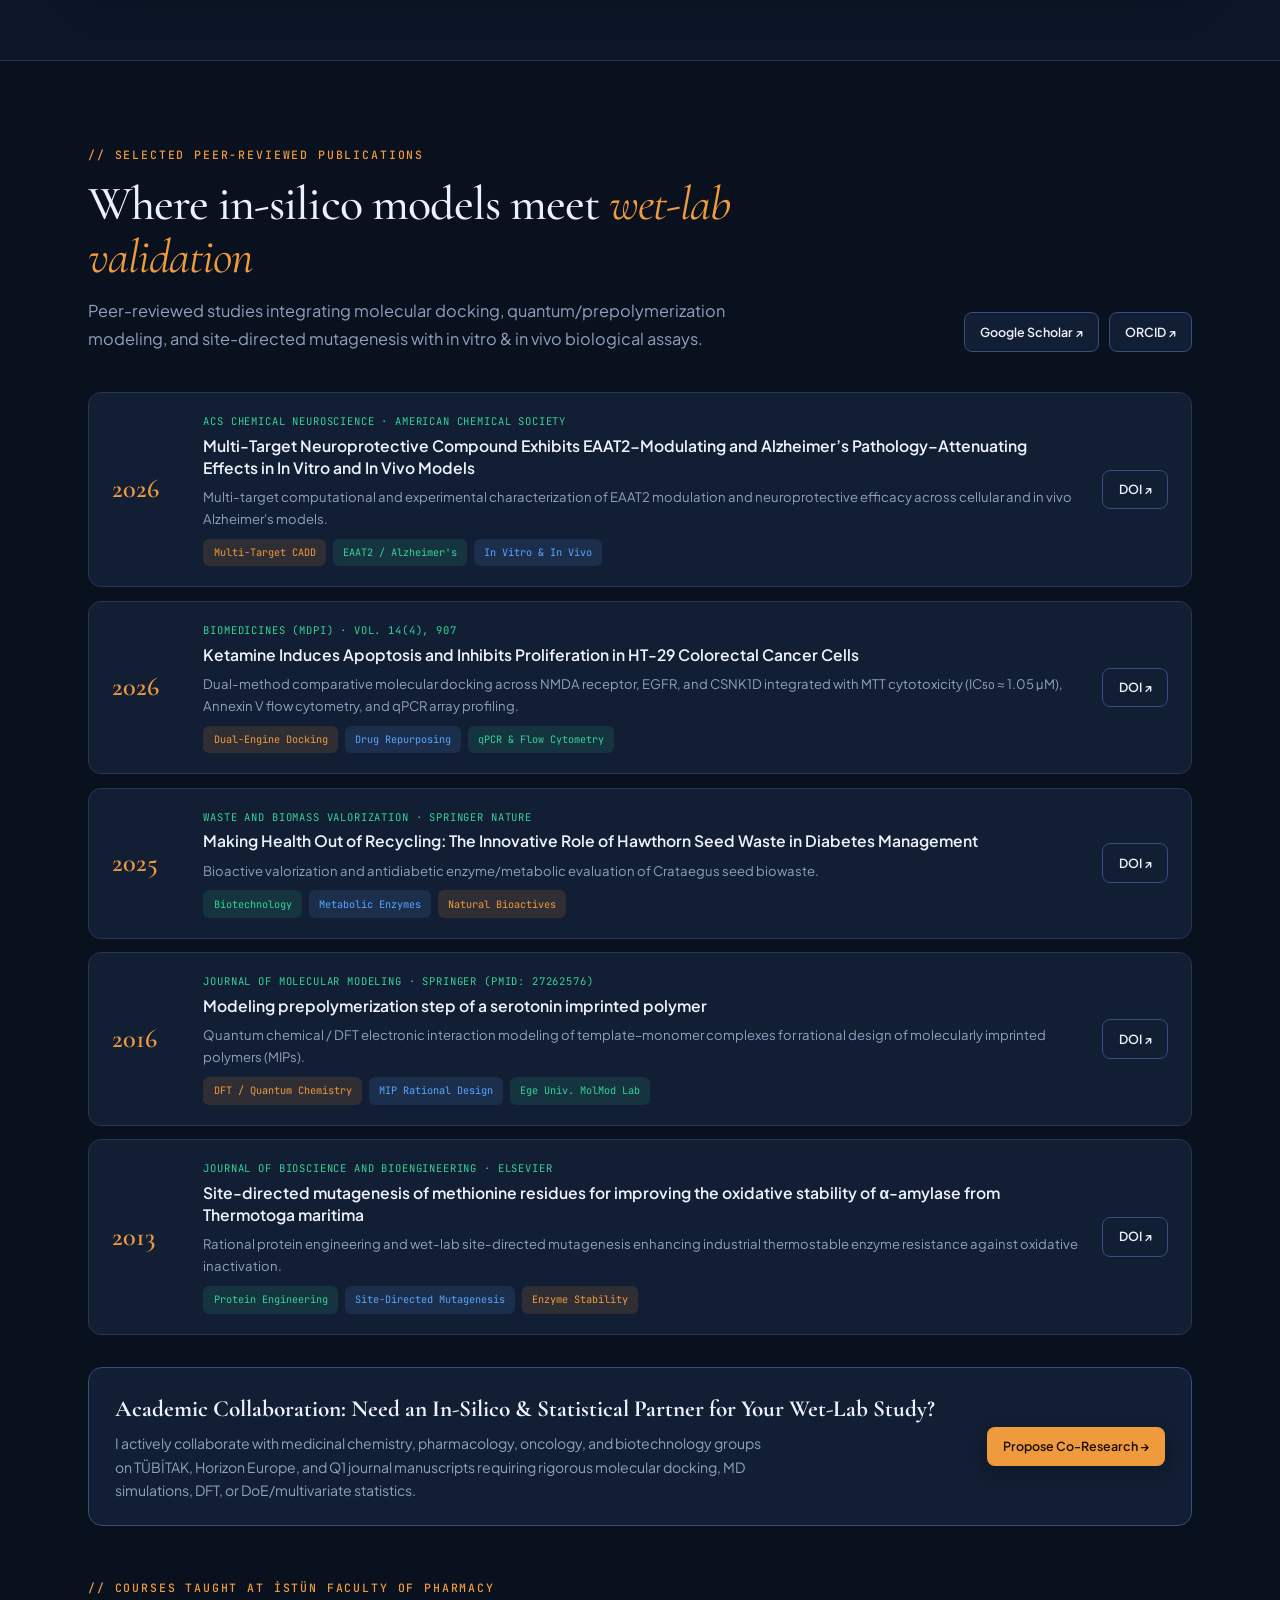
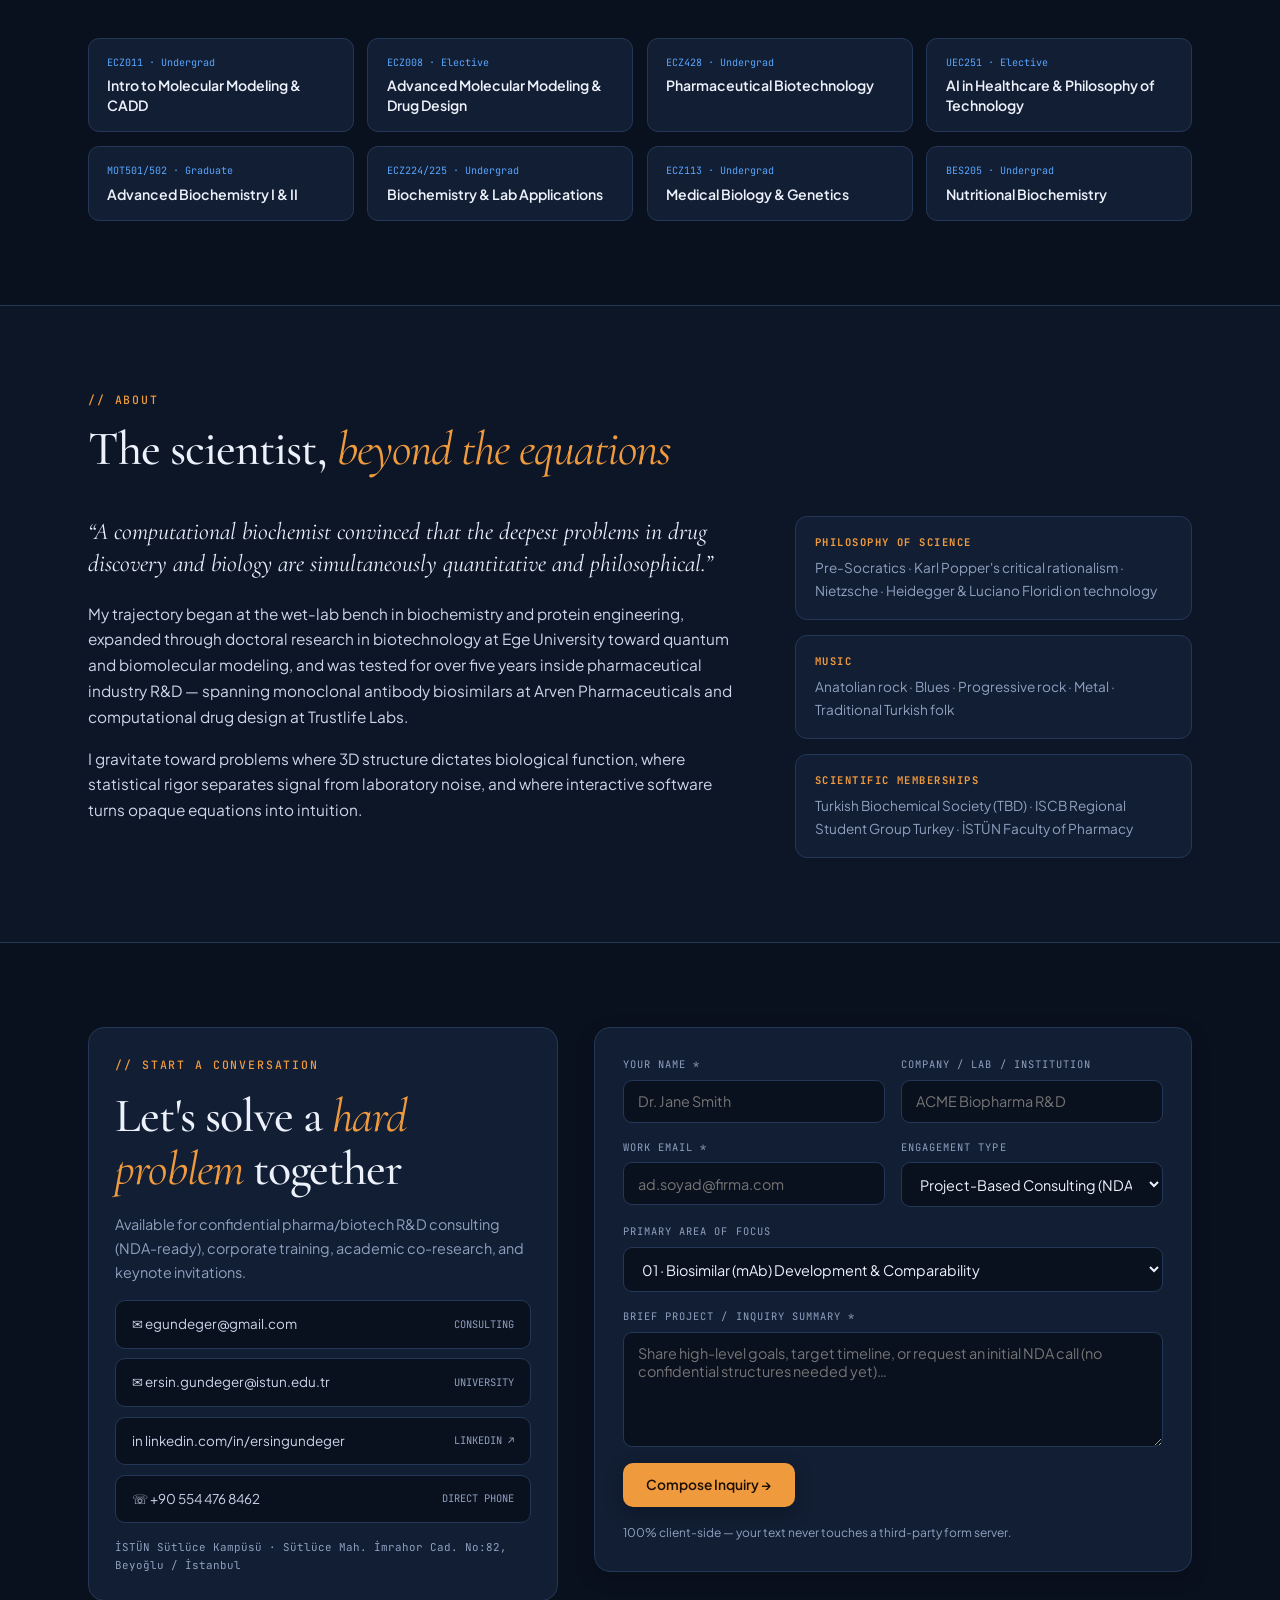
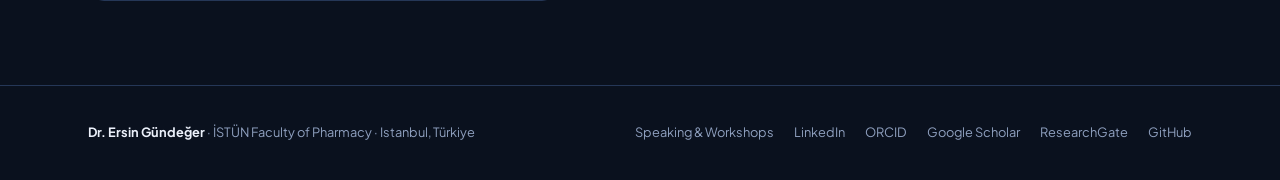
==== commit bc6536ab: "Redesign portfolio: bilingual Biopharma x Interactive Lab v2, live DoE/CADD sandbox, publications & " ====
--- a/index.html
+++ b/index.html
@@ -1,962 +1,1447 @@
 <!DOCTYPE html>
-<html lang="en">
+<html lang="tr" data-theme="dark">
 <head>
   <meta charset="UTF-8" />
-  <meta name="viewport" content="width=device-width, initial-scale=1.0"/>
-  <title>Dr. Ersin Gündeğer — Computational Drug Discovery & Pharma Consulting</title>
-  <meta name="description" content="Scientific consulting in computational drug discovery, molecular modeling, biosimilars, bioequivalence, regulatory (GLP/GMP) science, and AI-enabled pharma workflows. Danışmanlık, eğitim ve konuşmalar — Dr. Ersin Gündeğer.">
-  <meta name="author" content="Ersin Gündeğer">
-  <meta name="theme-color" content="#1c1b19">
-  <link rel="canonical" href="https://egundeger.github.io/consulting/">
-
-  <!-- Favicons -->
-  <link rel="icon" type="image/svg+xml" href="favicon.svg">
-  <link rel="icon" type="image/png" sizes="32x32" href="favicon-32x32.png">
-  <link rel="icon" type="image/png" sizes="16x16" href="favicon-16x16.png">
-  <link rel="apple-touch-icon" href="apple-touch-icon.png">
-
-  <!-- Open Graph (LinkedIn / Facebook / WhatsApp) -->
-  <meta property="og:type" content="website">
-  <meta property="og:site_name" content="Dr. Ersin Gündeğer">
-  <meta property="og:title" content="Dr. Ersin Gündeğer — Scientific Consulting">
-  <meta property="og:description" content="Computational drug discovery, molecular modeling, biosimilars, regulatory (GLP/GMP) science, and AI-enabled pharma workflows — consulting, training & speaking.">
-  <meta property="og:url" content="https://egundeger.github.io/consulting/">
-  <meta property="og:image" content="https://egundeger.github.io/consulting/og-image.png">
-  <meta property="og:image:width" content="1200">
-  <meta property="og:image:height" content="630">
-  <meta property="og:image:alt" content="Dr. Ersin Gündeğer — Scientific Consulting in drug discovery and regulatory science">
-  <meta property="og:locale" content="tr_TR">
-  <meta property="og:locale:alternate" content="en_US">
-
-  <!-- Twitter / X -->
-  <meta name="twitter:card" content="summary_large_image">
-  <meta name="twitter:title" content="Dr. Ersin Gündeğer — Scientific Consulting">
-  <meta name="twitter:description" content="Computational drug discovery, molecular modeling, biosimilars, regulatory science, and AI-enabled pharma workflows.">
-  <meta name="twitter:image" content="https://egundeger.github.io/consulting/og-image.png">
-
-  <link rel="preconnect" href="https://fonts.googleapis.com">
-  <link href="https://fonts.googleapis.com/css2?family=Cormorant+Garamond:ital,wght@0,300;0,400;0,600;1,300;1,400&family=JetBrains+Mono:wght@300;400;500&family=Libre+Baskerville:ital@0;1&display=swap" rel="stylesheet">
-  <style>
-    :root,:root[data-theme="light"]{
-      /* LIGHT — warm cream, claude.ai tones */
-      --bg:#f4f2ea;--surface:#fbfaf5;--border:#e4e0d4;
-      --amber:#a6642a;--amber-hover:#8f551f;--amber-dim:#b0763a;
-      --steel:#3d7189;--steel-dim:#aac6d4;
-      --text:#413e38;--muted:#6f6a61;--white:#26231e;
-      --on-accent:#fbfaf5;
-      --amber-rgb:166,100,42;--steel-rgb:61,113,137;
-      --nav-bg:rgba(244,242,234,.85);--canvas-opacity:.35;
-    }
-    :root[data-theme="dark"]{
-      /* DARK — warm charcoal, Claude tones */
-      --bg:#1c1b19;--surface:#242320;--border:#37352f;
-      --amber:#c9953a;--amber-hover:#e0aa4a;--amber-dim:#8a6325;
-      --steel:#5b8fa8;--steel-dim:#2e4f62;
-      --text:#d8d4ce;--muted:#8a867e;--white:#f0ece5;
-      --on-accent:#0a0d12;
-      --amber-rgb:201,149,58;--steel-rgb:91,143,168;
-      --nav-bg:rgba(28,27,25,.85);--canvas-opacity:.16;
-    }
-    *,*::before,*::after{box-sizing:border-box;margin:0;padding:0}
-    html{scroll-behavior:smooth;font-size:16px}
-    body{background:var(--bg);color:var(--text);font-family:'Libre Baskerville',Georgia,serif;font-size:1rem;line-height:1.7;overflow-x:hidden;transition:background-color .4s ease,color .4s ease}
-    #canvas{position:fixed;top:0;left:0;width:100%;height:100%;z-index:0;opacity:var(--canvas-opacity);transition:opacity .4s ease}
-    .wrap{position:relative;z-index:1;max-width:900px;margin:0 auto;padding:0 2rem}
-
-    /* NAV */
-    nav{position:fixed;top:0;left:0;right:0;z-index:100;background:var(--nav-bg);backdrop-filter:blur(12px);border-bottom:1px solid var(--border);padding:1rem 2rem;display:flex;justify-content:space-between;align-items:center;transition:background-color .4s ease,border-color .4s ease}
-    .nav-logo{font-family:'JetBrains Mono',monospace;font-size:.75rem;color:var(--amber);letter-spacing:.15em;text-transform:uppercase}
-    .nav-right{display:flex;align-items:center;gap:2rem}
-    nav ul{list-style:none;display:flex;gap:2rem}
-    nav a{font-family:'JetBrains Mono',monospace;font-size:.7rem;letter-spacing:.12em;text-transform:uppercase;color:var(--muted);text-decoration:none;transition:color .3s}
-    nav a:hover{color:var(--amber)}
-
-    /* LANG TOGGLE */
-    .lang-toggle{font-family:'JetBrains Mono',monospace;font-size:.65rem;letter-spacing:.15em;display:flex;border:1px solid var(--border);border-radius:2px;overflow:hidden}
-    .lang-btn{background:none;border:none;cursor:pointer;padding:.35rem .65rem;color:var(--muted);transition:all .25s}
-    .lang-btn.active{background:var(--amber);color:var(--on-accent);font-weight:500}
-    .lang-btn:not(.active):hover{color:var(--amber)}
-
-    /* UTILITY CONTROLS (theme + font size) */
-    .util-group{display:flex;border:1px solid var(--border);border-radius:2px;overflow:hidden}
-    .util-btn{background:none;border:none;border-left:1px solid var(--border);cursor:pointer;padding:.35rem .6rem;color:var(--muted);font-family:'JetBrains Mono',monospace;font-size:.72rem;line-height:1;transition:all .25s}
-    .util-btn:first-child{border-left:none}
-    .util-btn:hover{color:var(--amber);background:rgba(var(--amber-rgb),.08)}
-    .util-btn.theme-btn{font-size:.85rem}
-
-    /* HERO */
-    #hero{min-height:100vh;display:flex;flex-direction:column;justify-content:center;padding-top:5rem}
-    .hero-label{font-family:'JetBrains Mono',monospace;font-size:.68rem;color:var(--amber);letter-spacing:.25em;text-transform:uppercase;margin-bottom:1.5rem;opacity:0;animation:fadeUp .8s .2s forwards}
-    h1{font-family:'Cormorant Garamond',serif;font-size:clamp(3rem,8vw,5.5rem);font-weight:300;color:var(--white);line-height:1.05;opacity:0;animation:fadeUp .9s .4s forwards}
-    h1 em{font-style:italic;color:var(--amber)}
-    .hero-sub{margin-top:1.5rem;font-family:'JetBrains Mono',monospace;font-size:.78rem;color:var(--steel);letter-spacing:.08em;line-height:1.9;opacity:0;animation:fadeUp .9s .6s forwards}
-    .hero-desc{margin-top:2rem;max-width:560px;font-size:1.05rem;color:var(--muted);font-style:italic;opacity:0;animation:fadeUp .9s .8s forwards}
-    .hero-cta{margin-top:2.5rem;display:flex;gap:1rem;flex-wrap:wrap;opacity:0;animation:fadeUp .9s 1s forwards}
-    .btn{font-family:'JetBrains Mono',monospace;font-size:.72rem;letter-spacing:.15em;text-transform:uppercase;padding:.75rem 1.75rem;border-radius:2px;text-decoration:none;transition:all .3s;cursor:pointer;border:none}
-    .btn-primary{background:var(--amber);color:var(--on-accent);font-weight:500}
-    .btn-primary:hover{background:var(--amber-hover);transform:translateY(-2px)}
-    .btn-ghost{border:1px solid var(--border);color:var(--muted);background:transparent}
-    .btn-ghost:hover{border-color:var(--amber);color:var(--amber);transform:translateY(-2px)}
-
-    /* DIVIDER */
-    .divider{height:1px;background:linear-gradient(90deg,transparent,var(--border),transparent);margin:5rem 0}
-
-    /* SECTION */
-    .sec-label{font-family:'JetBrains Mono',monospace;font-size:.65rem;color:var(--amber);letter-spacing:.3em;text-transform:uppercase;margin-bottom:.75rem}
-    h2{font-family:'Cormorant Garamond',serif;font-size:clamp(2rem,5vw,3rem);font-weight:300;color:var(--white);line-height:1.1}
-    h2 em{font-style:italic;color:var(--amber)}
-    .sec-desc{margin-top:1rem;max-width:560px;color:var(--muted);font-style:italic}
-
-    /* CARDS */
-    .cards{margin-top:3rem;display:grid;grid-template-columns:repeat(auto-fill,minmax(260px,1fr));gap:1.5rem}
-    .card{background:var(--surface);border:1px solid var(--border);border-radius:4px;padding:1.75rem;transition:border-color .3s,transform .3s;position:relative;overflow:hidden}
-    .card::before{content:'';position:absolute;top:0;left:0;right:0;height:2px;background:linear-gradient(90deg,var(--amber),var(--steel));opacity:0;transition:opacity .3s}
-    .card:hover{border-color:var(--amber-dim);transform:translateY(-4px)}
-    .card:hover::before{opacity:1}
-    .card-icon{font-size:1.5rem;margin-bottom:1rem}
-    .card h3{font-family:'Cormorant Garamond',serif;font-size:1.25rem;font-weight:400;color:var(--white);margin-bottom:.5rem}
-    .card p{font-size:.88rem;color:var(--muted);line-height:1.6}
-    .tags{display:flex;flex-wrap:wrap;gap:.5rem;margin-top:1rem}
-    .tag{font-family:'JetBrains Mono',monospace;font-size:.62rem;letter-spacing:.08em;padding:.3rem .7rem;border-radius:2px;background:rgba(var(--steel-rgb),.12);border:1px solid var(--steel-dim);color:var(--steel)}
-
-    /* CONSULTING */
-    .consulting-list{margin-top:3rem;display:flex;flex-direction:column;gap:1px}
-    .cons-item{background:var(--surface);border:1px solid var(--border);transition:border-color .3s;cursor:pointer;overflow:hidden;user-select:none}
-    .cons-item.open{border-color:var(--amber-dim)}
-    .cons-header{display:grid;grid-template-columns:3rem 1fr auto;align-items:center;gap:1.5rem;padding:1.5rem;transition:background .3s}
-    .cons-item:hover .cons-header,.cons-item.open .cons-header{background:rgba(var(--amber-rgb),.04)}
-    .cons-num{font-family:'JetBrains Mono',monospace;font-size:.65rem;color:var(--amber-dim);letter-spacing:.1em}
-    .cons-text h3{font-family:'Cormorant Garamond',serif;font-size:1.15rem;font-weight:400;color:var(--white);margin-bottom:.25rem}
-    .cons-text p{font-size:.85rem;color:var(--muted)}
-    .cons-arrow{color:var(--amber-dim);font-size:1rem;transition:transform .4s cubic-bezier(.4,0,.2,1),color .3s}
-    .cons-item:hover .cons-arrow,.cons-item.open .cons-arrow{color:var(--amber)}
-    .cons-item.open .cons-arrow{transform:rotate(90deg)}
-    .cons-detail{max-height:0;overflow:hidden;transition:max-height .45s cubic-bezier(.4,0,.2,1),opacity .3s ease;opacity:0}
-    .cons-item.open .cons-detail{max-height:360px;opacity:1}
-    .cons-detail-inner{margin:0 1.5rem;padding:1.25rem 0 1.5rem;border-top:1px solid var(--border);display:grid;grid-template-columns:1fr auto;gap:2rem;align-items:start}
-    .cons-detail-inner > div > p{font-size:.85rem;color:var(--muted);line-height:1.65;margin-bottom:.75rem}
-    .cons-deliverables{list-style:none;display:flex;flex-direction:column;gap:.4rem}
-    .cons-deliverables li{font-family:'JetBrains Mono',monospace;font-size:.62rem;color:var(--steel);letter-spacing:.06em;padding-left:1.3em;position:relative}
-    .cons-deliverables li::before{content:'→';position:absolute;left:0;color:var(--amber-dim)}
-    .cons-cta-btn{font-family:'JetBrains Mono',monospace;font-size:.65rem;letter-spacing:.12em;text-transform:uppercase;padding:.7rem 1.25rem;border:1px solid var(--amber-dim);color:var(--amber);text-decoration:none;border-radius:2px;white-space:nowrap;display:inline-block;transition:all .3s;margin-top:.25rem}
-    .cons-cta-btn:hover{background:var(--amber);color:var(--on-accent);transform:translateY(-2px)}
-
-    /* PROJECT CARDS */
-    .project-cards{margin-top:3rem;display:grid;grid-template-columns:repeat(auto-fill,minmax(380px,1fr));gap:1.5rem}
-    .project-card{background:var(--surface);border:1px solid var(--border);border-radius:4px;padding:2rem;transition:border-color .3s,transform .3s;position:relative;overflow:hidden}
-    .project-card::before{content:'';position:absolute;top:0;left:0;right:0;height:2px;background:linear-gradient(90deg,var(--amber),var(--steel));opacity:0;transition:opacity .3s}
-    .project-card:hover{border-color:var(--amber-dim);transform:translateY(-4px)}
-    .project-card:hover::before{opacity:1}
-    .client-header{display:flex;align-items:center;gap:1rem;margin-bottom:1.5rem;padding-bottom:1.25rem;border-bottom:1px solid var(--border)}
-    .logo-plaque{background:#fff;border:1px solid var(--border);border-radius:8px;height:66px;padding:9px 13px;display:flex;align-items:center;justify-content:center;flex-shrink:0;box-shadow:0 1px 4px rgba(0,0,0,.06)}
-    .logo-plaque img{max-height:100%;max-width:150px;width:auto;height:auto;object-fit:contain;display:block}
-    .client-info{display:flex;flex-direction:column;gap:.2rem}
-    .client-name{font-family:'Cormorant Garamond',serif;font-size:1.15rem;font-weight:400;color:var(--white)}
-    .client-url{font-family:'JetBrains Mono',monospace;font-size:.6rem;color:var(--muted);letter-spacing:.06em}
-    .client-url a{color:inherit;text-decoration:none;transition:color .2s}
-    .client-url a:hover{color:var(--amber)}
-    .project-card h3{font-family:'Cormorant Garamond',serif;font-size:1.2rem;font-weight:400;color:var(--white);margin-bottom:.6rem}
-    .project-card p{font-size:.88rem;color:var(--muted);line-height:1.65;margin-bottom:.75rem}
-    .project-meta{display:flex;gap:1.5rem;margin-top:1.25rem;padding-top:1.25rem;border-top:1px solid var(--border);flex-wrap:wrap}
-    .meta-item{display:flex;flex-direction:column;gap:.25rem}
-    .meta-label{font-family:'JetBrains Mono',monospace;font-size:.56rem;color:var(--amber-dim);letter-spacing:.18em;text-transform:uppercase}
-    .meta-value{font-family:'JetBrains Mono',monospace;font-size:.68rem;color:var(--muted)}
-
-    /* ABOUT */
-    #about{padding:5rem 0}
-    .about-grid{display:grid;grid-template-columns:1fr 1fr;gap:4rem;margin-top:3rem;align-items:start}
-    .about-body p{margin-bottom:1rem;color:var(--muted);font-size:.95rem}
-    .about-body p:first-child{font-size:1.1rem;color:var(--text);font-style:italic}
-    .about-sidebar{display:flex;flex-direction:column;gap:1.5rem}
-    .sidebar-block{border-left:2px solid var(--amber-dim);padding-left:1.25rem}
-    .sidebar-block h4{font-family:'JetBrains Mono',monospace;font-size:.65rem;color:var(--amber);letter-spacing:.2em;text-transform:uppercase;margin-bottom:.5rem}
-    .sidebar-block p{font-size:.88rem;color:var(--muted)}
-
-    /* STATS STRIP */
-    .stats-strip{position:relative;z-index:1;border-top:1px solid var(--border);border-bottom:1px solid var(--border);background:var(--surface);padding:2.25rem 0}
-    .stats-grid{display:grid;grid-template-columns:repeat(4,1fr);gap:2rem;text-align:center}
-    .stat-item{display:flex;flex-direction:column;align-items:center;gap:.45rem}
-    .stat-num{font-family:'Cormorant Garamond',serif;font-size:2.4rem;font-weight:300;color:var(--amber);line-height:1}
-    .stat-label{font-family:'JetBrains Mono',monospace;font-size:.58rem;color:var(--muted);letter-spacing:.12em;text-transform:uppercase;text-align:center;line-height:1.5}
-
-    /* ENGAGEMENT MODES */
-    .engagement-modes{margin-top:2.5rem;padding-top:2rem;border-top:1px solid var(--border)}
-    .eng-label{font-family:'JetBrains Mono',monospace;font-size:.62rem;color:var(--amber-dim);letter-spacing:.25em;text-transform:uppercase;margin-bottom:1rem}
-    .eng-pills{display:flex;gap:1rem;flex-wrap:wrap}
-    .eng-pill{flex:1;min-width:150px;background:var(--bg);border:1px solid var(--border);border-radius:4px;padding:1rem 1.25rem;transition:border-color .3s}
-    .eng-pill:hover{border-color:var(--amber-dim)}
-    .eng-type{display:block;font-family:'Cormorant Garamond',serif;font-size:1.05rem;font-weight:400;color:var(--white);margin-bottom:.3rem}
-    .eng-desc{font-family:'JetBrains Mono',monospace;font-size:.62rem;color:var(--muted);letter-spacing:.06em}
-
-    /* TEACHING */
-    .teaching-grid{margin-top:3rem;display:grid;grid-template-columns:repeat(auto-fill,minmax(240px,1fr));gap:1rem}
-    .course-card{border:1px solid var(--border);padding:1.25rem 1.5rem;border-radius:4px;transition:border-color .3s}
-    .course-card:hover{border-color:var(--steel-dim)}
-    .course-code{font-family:'JetBrains Mono',monospace;font-size:.62rem;color:var(--steel);letter-spacing:.12em;margin-bottom:.4rem}
-    .course-card h3{font-family:'Cormorant Garamond',serif;font-size:1rem;font-weight:400;color:var(--text)}
-
-    /* CONTACT */
-    #contact{padding:5rem 0 8rem;text-align:center}
-    #contact h2{font-size:clamp(2.5rem,6vw,4rem)}
-    .contact-desc{margin:1.5rem auto 2.5rem;max-width:480px;color:var(--muted);font-style:italic}
-    .contact-links{display:flex;justify-content:center;gap:1rem;flex-wrap:wrap}
-    .contact-link{font-family:'JetBrains Mono',monospace;font-size:.7rem;letter-spacing:.12em;text-transform:uppercase;padding:.75rem 1.5rem;border:1px solid var(--border);color:var(--muted);text-decoration:none;border-radius:2px;transition:all .3s}
-    .contact-link:hover{border-color:var(--amber);color:var(--amber);transform:translateY(-2px)}
-
-    /* FOOTER */
-    footer{position:relative;z-index:1;border-top:1px solid var(--border);padding:2rem;text-align:center;font-family:'JetBrains Mono',monospace;font-size:.62rem;color:var(--muted);letter-spacing:.1em}
-    footer span{color:var(--amber-dim)}
-
-    /* ANIMATIONS */
-    @keyframes fadeUp{from{opacity:0;transform:translateY(24px)}to{opacity:1;transform:translateY(0)}}
-    .reveal{opacity:0;transform:translateY(20px);transition:opacity .7s ease,transform .7s ease}
-    .reveal.visible{opacity:1;transform:translateY(0)}
-
-    @media(max-width:680px){
-      .about-grid{grid-template-columns:1fr;gap:2.5rem}
-      nav ul{display:none}
-      .nav-right{gap:1rem}
-      .cons-item{grid-template-columns:2.5rem 1fr}
-      .cons-arrow{display:none}
-      .project-cards{grid-template-columns:1fr}
-      .stats-grid{grid-template-columns:repeat(2,1fr);gap:1.5rem}
-      .eng-pills{flex-direction:column}
-      .cons-detail-inner{grid-template-columns:1fr}
-    }
-  </style>
+  <meta name="viewport" content="width=device-width, initial-scale=1.0" />
+  <title data-en="Dr. Ersin Gündeğer — Biopharma R&D Consulting, Computational Drug Discovery & Interactive Lab"
+         data-tr="Dr. Ersin Gündeğer — Biyofarma Ar-Ge Danışmanlığı, Hesaplamalı İlaç Keşfi ve İnteraktif Bilim Labı">Dr. Ersin Gündeğer — Biyofarma Ar-Ge Danışmanlığı, Hesaplamalı İlaç Keşfi ve İnteraktif Bilim Labı</title>
+  <meta name="description" content="Scientific consulting in computational drug discovery (CADD), molecular modeling, biosimilars (mAb, CTD Module 3), Design of Experiments (DoE), bioequivalence, GLP/GMP, and AI-enabled pharma workflows — Asst. Prof. Dr. Ersin Gündeğer." />
+  <meta name="author" content="Ersin Gündeğer" />
+  <meta name="theme-color" content="#0a111e" />
+  <link rel="canonical" href="https://egundeger.github.io/consulting/" />
+
+  <link rel="icon" type="image/svg+xml" href="favicon.svg" />
+  <link rel="icon" type="image/png" sizes="32x32" href="favicon-32x32.png" />
+  <link rel="icon" type="image/png" sizes="16x16" href="favicon-16x16.png" />
+  <link rel="apple-touch-icon" href="apple-touch-icon.png" />
+
+  <!-- Open Graph / LinkedIn / WhatsApp -->
+  <meta property="og:type" content="website" />
+  <meta property="og:site_name" content="Dr. Ersin Gündeğer" />
+  <meta property="og:title" content="Dr. Ersin Gündeğer — Biopharma Consulting, CADD & Interactive Lab" />
+  <meta property="og:description" content="Computational drug discovery, molecular modeling, biosimilars (CTD M3), DoE bioprocess optimization, regulatory science, and interactive scientific tools." />
+  <meta property="og:url" content="https://egundeger.github.io/consulting/" />
+  <meta property="og:image" content="https://egundeger.github.io/consulting/og-image.png" />
+  <meta property="og:image:width" content="1200" />
+  <meta property="og:image:height" content="630" />
+  <meta property="og:locale" content="tr_TR" />
+  <meta property="og:locale:alternate" content="en_US" />
+
+  <meta name="twitter:card" content="summary_large_image" />
+  <meta name="twitter:title" content="Dr. Ersin Gündeğer — Biopharma Consulting & Computational Science" />
+  <meta name="twitter:description" content="CADD, biosimilar strategy, DoE bioprocess statistics, regulatory science, and interactive pharma web tools." />
+  <meta name="twitter:image" content="https://egundeger.github.io/consulting/og-image.png" />
+
+  <!-- Structured Data (Person + Scientific Consulting) -->
+  <script type="application/ld+json">
+  {
+    "@context": "https://schema.org",
+    "@type": "Person",
+    "name": "Dr. Ersin Gündeğer",
+    "jobTitle": "Assistant Professor of Biochemistry & Scientific Consultant",
+    "affiliation": {
+      "@type": "CollegeOrUniversity",
+      "name": "Istanbul Health and Technology University (İSTÜN), Faculty of Pharmacy"
+    },
+    "alumniOf": {
+      "@type": "CollegeOrUniversity",
+      "name": "Ege University"
+    },
+    "url": "https://egundeger.github.io/consulting/",
+    "image": "https://egundeger.github.io/consulting/assets/ersin-gundeger.webp",
+    "sameAs": [
+      "https://www.linkedin.com/in/ersingundeger",
+      "https://orcid.org/0000-0002-4810-6352",
+      "https://scholar.google.com/citations?user=2RFgqJwAAAAJ",
+      "https://www.researchgate.net/profile/Ersin-Gundeger",
+      "https://github.com/egundeger"
+    ]
+  }
+  </script>
+
+  <link rel="preconnect" href="https://fonts.googleapis.com" />
+  <link rel="preconnect" href="https://fonts.gstatic.com" crossorigin />
+  <link href="https://fonts.googleapis.com/css2?family=Cormorant+Garamond:ital,wght@0,400;0,500;0,600;1,400&family=JetBrains+Mono:wght@400;500;600&family=Plus+Jakarta+Sans:wght@400;500;600;700&display=swap" rel="stylesheet" />
+  <link rel="stylesheet" href="assets/styles.css" />
   <script>
-    /* set theme + font size before paint to avoid flash */
+    /* Zero-flash theme & font scale initialization */
     (function(){try{
-      var t=localStorage.getItem('theme')||'light';
-      document.documentElement.setAttribute('data-theme',t);
-      var f=parseFloat(localStorage.getItem('fontScale'))||1;
-      document.documentElement.style.fontSize=(16*f)+'px';
-    }catch(e){document.documentElement.setAttribute('data-theme','light');}})();
+      var t = localStorage.getItem('theme') || 'dark';
+      document.documentElement.setAttribute('data-theme', t);
+      var f = parseFloat(localStorage.getItem('fontScale')) || 1;
+      document.documentElement.style.fontSize = (16 * f) + 'px';
+    }catch(e){}})();
   </script>
 </head>
 <body>
-<canvas id="canvas"></canvas>
-
-<!-- NAV -->
-<nav>
-  <div class="nav-logo">Dr. E. Gündeğer</div>
-  <div class="nav-right">
-    <ul>
-      <li><a href="#consulting"   data-en="Consulting"  data-tr="Danışmanlık">Consulting</a></li>
-      <li><a href="#projects"    data-en="Projects"    data-tr="Projeler">Projects</a></li>
-      <li><a href="speaking.html" data-en="Speaking"   data-tr="Konuşmalar">Speaking</a></li>
-      <li><a href="#research"    data-en="Research"    data-tr="Araştırma">Research</a></li>
-      <li><a href="#teaching"    data-en="Teaching"    data-tr="Dersler">Teaching</a></li>
-      <li><a href="#about"       data-en="About"       data-tr="Hakkımda">About</a></li>
-      <li><a href="#contact"     data-en="Contact"     data-tr="İletişim">Contact</a></li>
+
+<!-- STICKY NAVIGATION -->
+<header class="site-nav">
+  <div class="nav-inner">
+    <a href="#hero" class="brand">
+      <div class="brand-mark">EG</div>
+      <div class="brand-text">
+        <span class="brand-name">Dr. Ersin Gündeğer</span>
+        <span class="brand-role" data-en="Biopharma · CADD · Regulatory" data-tr="Biyofarma · CADD · Regülatuar">Biyofarma · CADD · Regülatuar</span>
+      </div>
+    </a>
+
+    <ul class="nav-links">
+      <li><a href="#consulting" data-en="Consulting" data-tr="Danışmanlık">Danışmanlık</a></li>
+      <li><a href="#sandbox" data-en="Live Sim" data-tr="Canlı Simülasyon">Canlı Simülasyon</a></li>
+      <li><a href="#track-record" data-en="Track Record" data-tr="Referans & Kariyer">Referans & Kariyer</a></li>
+      <li><a href="#lab" class="nav-lab" data-en="Interactive Lab" data-tr="İnteraktif Lab">İnteraktif Lab</a></li>
+      <li><a href="#research" data-en="Publications" data-tr="Yayınlar">Yayınlar</a></li>
+      <li><a href="speaking.html" data-keep-lang data-en="Speaking" data-tr="Konuşmalar">Konuşmalar</a></li>
+      <li><a href="#contact" data-en="Contact" data-tr="İletişim">İletişim</a></li>
     </ul>
-    <div class="lang-toggle">
-      <button class="lang-btn"        id="btn-en" onclick="setLang('en')">EN</button>
-      <button class="lang-btn active" id="btn-tr" onclick="setLang('tr')">TR</button>
-    </div>
-    <div class="util-group">
-      <button class="util-btn" id="font-dec" title="Smaller text" aria-label="Decrease text size">A−</button>
-      <button class="util-btn" id="font-inc" title="Larger text" aria-label="Increase text size">A+</button>
-      <button class="util-btn theme-btn" id="theme-toggle" title="Light / dark" aria-label="Toggle light or dark theme">☾</button>
+
+    <div class="nav-controls">
+      <div class="ctrl-group" role="group" aria-label="Language switch">
+        <button type="button" class="ctrl-btn" id="btn-tr" onclick="setLang('tr')">TR</button>
+        <button type="button" class="ctrl-btn" id="btn-en" onclick="setLang('en')">EN</button>
+      </div>
+      <div class="ctrl-group" role="group" aria-label="Display settings">
+        <button type="button" class="ctrl-btn" id="font-dec" aria-label="Decrease text size">A−</button>
+        <button type="button" class="ctrl-btn" id="font-inc" aria-label="Increase text size">A+</button>
+        <button type="button" class="ctrl-btn" id="theme-toggle" aria-label="Toggle theme">☀</button>
+      </div>
+      <button type="button" class="mobile-toggle" id="mobile-toggle" aria-label="Open menu" aria-expanded="false">☰</button>
     </div>
   </div>
+</header>
+
+<!-- MOBILE NAVIGATION DRAWER -->
+<nav class="mobile-drawer" id="mobile-drawer" aria-label="Mobile navigation">
+  <a href="#consulting"><span data-en="Consulting Services" data-tr="Danışmanlık Hizmetleri">Danışmanlık Hizmetleri</span><span>↓</span></a>
+  <a href="#sandbox"><span data-en="Live DoE & CADD Sandbox" data-tr="Canlı DoE & CADD Simülasyonu">Canlı DoE & CADD Simülasyonu</span><span>↓</span></a>
+  <a href="#track-record"><span data-en="Client Cases & R&D Career" data-tr="Referans Projeler & Sanayi Kariyeri">Referans Projeler & Sanayi Kariyeri</span><span>↓</span></a>
+  <a href="#lab"><span data-en="Interactive Lab & Science Games" data-tr="İnteraktif Lab & Bilim Oyunları">İnteraktif Lab & Bilim Oyunları</span><span>↓</span></a>
+  <a href="#research"><span data-en="Publications & Courses" data-tr="Akademik Yayınlar & Dersler">Akademik Yayınlar & Dersler</span><span>↓</span></a>
+  <a href="speaking.html" data-keep-lang><span data-en="Speaking & Workshops" data-tr="Konuşmalar & Atölyeler">Konuşmalar & Atölyeler</span><span>↗</span></a>
+  <a href="#contact"><span data-en="Request Consultation / Contact" data-tr="Proje Talebi & İletişim">Proje Talebi & İletişim</span><span>↓</span></a>
 </nav>
 
-<!-- HERO -->
-<section id="hero">
+<!-- 1. HERO -->
+<section id="hero" class="hero">
   <div class="wrap">
-    <div class="hero-label"
-         data-en="Asst. Prof. · Istanbul Health and Technology University"
-         data-tr="Dr. Öğr. Üyesi · İstanbul Sağlık ve Teknoloji Üniversitesi">
-      Asst. Prof. · Istanbul Health and Technology University
-    </div>
-    <h1>Ersin<br><em>Gündeğer</em></h1>
-    <div class="hero-sub"
-         data-en="Department of Biochemistry · Faculty of Pharmacy · İSTÜN | PhD Biotechnology · Ege University"
-         data-tr="Biyokimya Bölümü · Eczacılık Fakültesi · İSTÜN | Doktora, Biyoteknoloji · Ege Üniversitesi">
-      Department of Biochemistry · Faculty of Pharmacy · İSTÜN<br>
-      PhD Biotechnology · Ege University
-    </div>
-    <p class="hero-desc"
-       data-en="Industry consulting in computational drug discovery, molecular modeling, regulatory science, and AI-enabled pharma workflows — grounded in biochemistry and biotechnology research."
-       data-tr="Hesaplamalı ilaç keşfi, moleküler modelleme, regülatuar bilim ve yapay zekâ destekli farma iş akışları alanlarında endüstri danışmanlığı — biyokimya ve biyoteknoloji araştırmasına dayalı.">
-      Industry consulting in computational drug discovery, molecular modeling, regulatory science, and AI-enabled pharma workflows — grounded in biochemistry and biotechnology research.
-    </p>
-    <div class="hero-cta">
-      <a href="#consulting" class="btn btn-primary" data-en="Consulting" data-tr="Danışmanlık">Consulting</a>
-      <a href="#research"   class="btn btn-ghost"   data-en="Research"   data-tr="Araştırma">Research</a>
+    <div class="hero-grid">
+      <div>
+        <div class="eyebrow"
+             data-en="Asst. Prof. · İSTÜN Faculty of Pharmacy  |  Former Pharma &amp; Biotech R&amp;D"
+             data-tr="Dr. Öğr. Üyesi · İSTÜN Eczacılık Fakültesi  |  İlaç &amp; Biyoteknoloji Ar-Ge Kökenli">
+          Dr. Öğr. Üyesi · İSTÜN Eczacılık Fakültesi  |  İlaç &amp; Biyoteknoloji Ar-Ge Kökenli
+        </div>
+
+        <h1 data-en="From molecular structure to regulatory dossier — <em>computational science &amp; biopharma strategy.</em>"
+            data-tr="Moleküler yapıdan regülatuar dosyaya — <em>hesaplamalı bilim ve biyofarma stratejisi.</em>">
+          Moleküler yapıdan regülatuar dosyaya — <em>hesaplamalı bilim ve biyofarma stratejisi.</em>
+        </h1>
+
+        <p class="hero-lead"
+           data-en="Combining hands-on pharmaceutical industry R&amp;D experience (monoclonal antibodies, biosimilars, and original small-molecule CADD) with academic biochemistry research. I partner with pharma &amp; biotech teams, research groups, and curious minds through scientific consulting, DoE statistics, and interactive digital tools."
+           data-tr="İlaç ve biyoteknoloji sanayisindeki doğrudan Ar-Ge mutfağı deneyimini (monoklonal antikorlar, biyobenzerler ve özgün küçük molekül CADD) akademik biyokimya araştırmalarıyla birleştiriyorum. İlaç firmalarına, araştırma gruplarına ve bilim meraklılarına danışmanlık, DoE istatistiği ve interaktif dijital araçlarla değer üretiyorum.">
+          İlaç ve biyoteknoloji sanayisindeki doğrudan Ar-Ge mutfağı deneyimini (monoklonal antikorlar, biyobenzerler ve özgün küçük molekül CADD) akademik biyokimya araştırmalarıyla birleştiriyorum. İlaç firmalarına, araştırma gruplarına ve bilim meraklılarına danışmanlık, DoE istatistiği ve interaktif dijital araçlarla değer üretiyorum.
+        </p>
+
+        <div class="hero-cta">
+          <a href="#contact" class="btn btn-primary" data-en="Discuss an R&amp;D Project →" data-tr="Proje / Danışmanlık Görüşmesi →">Proje / Danışmanlık Görüşmesi →</a>
+          <a href="#lab" class="btn btn-secondary" data-en="Explore Interactive Lab &amp; Games" data-tr="İnteraktif Lab ve Oyunları Keşfet">İnteraktif Lab ve Oyunları Keşfet</a>
+          <a href="speaking.html" data-keep-lang class="btn btn-secondary" data-en="Speaking &amp; Workshops" data-tr="Konuşmalar &amp; Eğitimler">Konuşmalar &amp; Eğitimler</a>
+        </div>
+
+        <!-- 3 Target Audience Pathways -->
+        <div class="audience-strip">
+          <a href="#consulting" class="aud-card">
+            <span class="aud-num" data-en="01 · Pharma &amp; Biotech" data-tr="01 · İlaç &amp; Biyoteknoloji">01 · İlaç &amp; Biyoteknoloji</span>
+            <span class="aud-title" data-en="R&amp;D &amp; Regulatory Consulting" data-tr="Ar-Ge ve Regülatuar Danışmanlık">Ar-Ge ve Regülatuar Danışmanlık</span>
+            <span class="aud-sub" data-en="CADD, Biosimilar CTD M3, DoE, BE &amp; AI tools" data-tr="CADD, Biyobenzer CTD M3, DoE, BE ve AI araçları">CADD, Biyobenzer CTD M3, DoE, BE ve AI araçları</span>
+          </a>
+          <a href="#research" class="aud-card">
+            <span class="aud-num" data-en="02 · Academia &amp; Grants" data-tr="02 · Akademi &amp; Ortak Proje">02 · Akademi &amp; Ortak Proje</span>
+            <span class="aud-title" data-en="Publications &amp; Co-Research" data-tr="Yayınlar ve Bilimsel İşbirliği">Yayınlar ve Bilimsel İşbirliği</span>
+            <span class="aud-sub" data-en="In-silico docking, MD &amp; DFT partner for wet labs" data-tr="Islak lab çalışmaları için docking, MD ve DFT ortaklığı">Islak lab çalışmaları için docking, MD ve DFT ortaklığı</span>
+          </a>
+          <a href="#lab" class="aud-card">
+            <span class="aud-num" data-en="03 · Open Science &amp; Games" data-tr="03 · Açık Bilim &amp; Oyunlar">03 · Açık Bilim &amp; Oyunlar</span>
+            <span class="aud-title" data-en="Interactive Science Lab" data-tr="İnteraktif Bilim Laboratuvarı">İnteraktif Bilim Laboratuvarı</span>
+            <span class="aud-sub" data-en="Metabolic games, BioStat Quest &amp; docking guides" data-tr="Metabolizma oyunları, BioStat Quest ve rehberler">Metabolizma oyunları, BioStat Quest ve rehberler</span>
+          </a>
+        </div>
+      </div>
+
+      <!-- Portrait & Pedigree Card -->
+      <aside class="portrait-card" aria-label="Dr. Ersin Gündeğer profile">
+        <div class="portrait-stage">
+          <span class="portrait-badge" data-en="PhD Biotechnology · Ege University" data-tr="Doktora: Biyoteknoloji · Ege Üniv.">Doktora: Biyoteknoloji · Ege Üniv.</span>
+          <img src="assets/ersin-gundeger.webp" alt="Dr. Ersin Gündeğer" width="512" height="512" />
+        </div>
+        <div class="portrait-meta">
+          <div class="portrait-name">Dr. Öğr. Üyesi Ersin Gündeğer</div>
+          <div class="portrait-affil"
+               data-en="Department of Biochemistry · Faculty of Pharmacy · İSTÜN"
+               data-tr="Biyokimya Anabilim Dalı · Eczacılık Fakültesi · İSTÜN">
+            Biyokimya Anabilim Dalı · Eczacılık Fakültesi · İSTÜN
+          </div>
+          <div class="pedigree-pills">
+            <span class="ped-pill" data-en="Ex-Arven Pharma (mAb R&amp;D)" data-tr="Eski Arven İlaç (mAb Ar-Ge)">Eski Arven İlaç (mAb Ar-Ge)</span>
+            <span class="ped-pill" data-en="Ex-Trustlife R&amp;D (Sr. Comp. Chemist)" data-tr="Eski Trustlife Ar-Ge (Kıdemli Hes. Kimyager)">Eski Trustlife Ar-Ge (Kıdemli Hes. Kimyager)</span>
+            <span class="ped-pill">ISCB-RSG · TBD</span>
+          </div>
+          <div class="profile-links">
+            <a class="prof-link" href="https://www.linkedin.com/in/ersingundeger" target="_blank" rel="noopener">LinkedIn ↗</a>
+            <a class="prof-link" href="https://orcid.org/0000-0002-4810-6352" target="_blank" rel="noopener">ORCID ↗</a>
+            <a class="prof-link" href="https://scholar.google.com/citations?user=2RFgqJwAAAAJ" target="_blank" rel="noopener">Scholar ↗</a>
+            <a class="prof-link" href="https://www.researchgate.net/profile/Ersin-Gundeger" target="_blank" rel="noopener">ResearchGate ↗</a>
+            <a class="prof-link" href="https://github.com/egundeger" target="_blank" rel="noopener">GitHub ↗</a>
+          </div>
+        </div>
+      </aside>
     </div>
   </div>
 </section>
 
-<!-- STATS STRIP -->
+<!-- 2. CREDIBILITY METRICS STRIP -->
 <div class="stats-strip">
   <div class="wrap">
     <div class="stats-grid">
-      <div class="stat-item">
-        <span class="stat-num">84h</span>
-        <span class="stat-label" data-en="Industry Training Delivered" data-tr="Endüstri Eğitimi Verildi">Industry Training Delivered</span>
-      </div>
-      <div class="stat-item">
-        <span class="stat-num">9</span>
-        <span class="stat-label" data-en="Consulting Service Areas" data-tr="Danışmanlık Hizmet Alanı">Consulting Service Areas</span>
-      </div>
-      <div class="stat-item">
-        <span class="stat-num">PhD</span>
-        <span class="stat-label" data-en="Biotechnology · Ege University" data-tr="Biyoteknoloji · Ege Üniversitesi">Biotechnology · Ege University</span>
-      </div>
-      <div class="stat-item">
-        <span class="stat-num">2+</span>
-        <span class="stat-label" data-en="Industry Client Organizations" data-tr="Endüstri Müşteri Kuruluşu">Industry Client Organizations</span>
+      <div class="stat-box">
+        <div class="stat-val" data-en="10+ Yrs" data-tr="10+ Yıl">10+ Yıl</div>
+        <div class="stat-lbl" data-en="Biotech, Pharma R&amp;D &amp; CADD" data-tr="Biyoteknoloji, İlaç Ar-Ge &amp; CADD">Biyoteknoloji, İlaç Ar-Ge &amp; CADD</div>
+        <div class="stat-sub" data-en="Spanning wet-lab mutagenesis, mAb R&amp;D, and in-silico drug design" data-tr="Protein mühendisliği, mAb Ar-Ge ve in-silico ilaç tasarımı deneyimi">Protein mühendisliği, mAb Ar-Ge ve in-silico ilaç tasarımı deneyimi</div>
+      </div>
+      <div class="stat-box">
+        <div class="stat-val">84+ s</div>
+        <div class="stat-lbl" data-en="Corporate R&amp;D Training Delivered" data-tr="Teslim Edilen Endüstri Ar-Ge Eğitimi">Teslim Edilen Endüstri Ar-Ge Eğitimi</div>
+        <div class="stat-sub" data-en="Applied biostatistics, ANOVA &amp; DoE/RSM programs for biopharma teams" data-tr="Biyofarma ekiplerine uygulamalı istatistik, ANOVA ve DoE/RSM müfredatı">Biyofarma ekiplerine uygulamalı istatistik, ANOVA ve DoE/RSM müfredatı</div>
+      </div>
+      <div class="stat-box">
+        <div class="stat-val">9</div>
+        <div class="stat-lbl" data-en="Specialized Consulting Pillars" data-tr="Odaklı Danışmanlık Hizmet Alanı">Odaklı Danışmanlık Hizmet Alanı</div>
+        <div class="stat-sub" data-en="From hit discovery &amp; DFT to CTD Module 3, BE &amp; GLP/GMP quality" data-tr="Hit keşfinden CTD Modül 3, biyoeşdeğerlik ve GLP/GMP sistemlerine">Hit keşfinden CTD Modül 3, biyoeşdeğerlik ve GLP/GMP sistemlerine</div>
+      </div>
+      <div class="stat-box">
+        <div class="stat-val">15+</div>
+        <div class="stat-lbl" data-en="Interactive Web Tools &amp; Games" data-tr="Geliştirilen Dijital Araç &amp; Oyun">Geliştirilen Dijital Araç &amp; Oyun</div>
+        <div class="stat-sub" data-en="Live simulations in biostatistics, bioenergetics, CADD &amp; AI ethics" data-tr="Biyoistatistik, biyoenerjetik, moleküler docking ve AI simülasyonları">Biyoistatistik, biyoenerjetik, moleküler docking ve AI simülasyonları</div>
       </div>
     </div>
   </div>
 </div>
 
-<!-- CONSULTING -->
-<section id="consulting"><div class="wrap">
-  <div class="divider"></div>
-  <div class="reveal">
-    <div class="sec-label" data-en="// Consulting Services" data-tr="// Danışmanlık Hizmetleri">// Consulting Services</div>
-    <h2 data-en="Scientific expertise, &lt;em&gt;applied&lt;/em&gt;" data-tr="Bilimsel uzmanlık, &lt;em&gt;uygulamada&lt;/em&gt;">Scientific expertise, <em>applied</em></h2>
-    <p class="sec-desc"
-       data-en="Project-based and retainer consulting across computational drug discovery, regulatory science, biopharma analytics, and AI-enabled workflows."
-       data-tr="Hesaplamalı ilaç keşfi, regülatuar bilim, biyofarma analitiği ve yapay zekâ destekli iş akışları alanlarında proje bazlı ve sürekli danışmanlık.">
-      Project-based and retainer consulting across computational drug discovery, regulatory science, biopharma analytics, and AI-enabled workflows.
-    </p>
+<!-- 3. PHARMA & BIOTECH CONSULTING -->
+<section id="consulting">
+  <div class="wrap">
+    <div class="sec-head reveal">
+      <div class="sec-head-copy">
+        <div class="eyebrow" data-en="// Pharma &amp; Biotech Consulting" data-tr="// İlaç ve Biyoteknoloji Danışmanlığı">// İlaç ve Biyoteknoloji Danışmanlığı</div>
+        <h2 data-en="Scientific depth translated into <em>deliverable outcomes</em>"
+            data-tr="Teslim edilebilir çıktılara dönüşen <em>bilimsel derinlik</em>">
+          Teslim edilebilir çıktılara dönüşen <em>bilimsel derinlik</em>
+        </h2>
+        <p class="sec-desc"
+           data-en="Structured advisory for pharmaceutical companies, biotech startups, and CRO/bioanalytical laboratories — designed by someone who has worked inside R&amp;D teams."
+           data-tr="İlaç firmaları, biyoteknoloji girişimleri ve biyoanalitik/BE laboratuvarları için Ar-Ge mutfağını içeriden bilen bir uzmanlıkla yapılandırılmış danışmanlık.">
+          İlaç firmaları, biyoteknoloji girişimleri ve biyoanalitik/BE laboratuvarları için Ar-Ge mutfağını içeriden bilen bir uzmanlıkla yapılandırılmış danışmanlık.
+        </p>
+      </div>
+    </div>
+
+    <!-- 4 Visual Domain Showcase Cards -->
+    <div class="pillar-grid">
+      <article class="pillar-card reveal">
+        <div class="pillar-img-wrap">
+          <img src="assets/cadd-pocket.webp" alt="3D small-molecule ligand inside receptor binding pocket" loading="lazy" />
+          <span class="pillar-kicker" data-en="In-Silico R&amp;D · Small Molecules &amp; Peptides" data-tr="In-Silico Ar-Ge · Küçük Molekül &amp; Peptid">In-Silico Ar-Ge · Küçük Molekül &amp; Peptid</span>
+        </div>
+        <div class="pillar-body">
+          <h3 data-en="Computational Drug Discovery (CADD), MD &amp; Quantum Chemistry"
+              data-tr="Hesaplamalı İlaç Keşfi (CADD), MD ve Kuantum Kimyası">
+            Hesaplamalı İlaç Keşfi (CADD), MD ve Kuantum Kimyası
+          </h3>
+          <p data-en="Target druggability assessment, large-scale virtual screening, ensemble docking (AutoDock Vina, Gnina, Flare), GROMACS molecular dynamics, DFT/QM-MM electronic calculations, and ADMET triage before wet-lab synthesis."
+             data-tr="Islak laboratuvar sentez maliyetine girmeden önce hedef doğrulanması, sanal tarama kampanyaları, moleküler docking (AutoDock Vina, Gnina, Flare), GROMACS MD bağlanma stabilitesi, DFT/QM-MM hesapları ve ADMET triyajı.">
+            Islak laboratuvar sentez maliyetine girmeden önce hedef doğrulanması, sanal tarama kampanyaları, moleküler docking (AutoDock Vina, Gnina, Flare), GROMACS MD bağlanma stabilitesi, DFT/QM-MM hesapları ve ADMET triyajı.
+          </p>
+          <div class="tags">
+            <span class="tag amber">Virtual Screening</span>
+            <span class="tag">GROMACS MD</span>
+            <span class="tag teal">DFT / Gaussian</span>
+            <span class="tag">ADMET / QSAR</span>
+          </div>
+        </div>
+      </article>
+
+      <article class="pillar-card reveal">
+        <div class="pillar-img-wrap">
+          <img src="assets/biosimilar-mab.webp" alt="Monoclonal antibody IgG structure with Fc glycans" loading="lazy" />
+          <span class="pillar-kicker" data-en="Biologics · CTD Module 3 · Regulatory" data-tr="Biyolojik İlaçlar · CTD Modül 3 · Regülatuar">Biyolojik İlaçlar · CTD Modül 3 · Regülatuar</span>
+        </div>
+        <div class="pillar-body">
+          <h3 data-en="Biosimilar (mAb) Comparability &amp; Drug Dossier Technical Review"
+              data-tr="Biyobenzer (mAb) Stratejisi ve CTD Dosya Teknik İncelemesi">
+            Biyobenzer (mAb) Stratejisi ve CTD Dosya Teknik İncelemesi
+          </h3>
+          <p data-en="Physicochemical and functional comparability architecture (ICH Q6B), CQA risk ranking, and critical pre-submission gap analysis of CTD Module 3 dossiers for mAbs, peptides, ASOs, and complex generics aligned with TİTCK, EMA, and FDA."
+             data-tr="mAb, peptid, ASO ve kompleks jenerikler için TİTCK, EMA ve FDA rehberleriyle uyumlu fizikokimyasal/fonksiyonel karşılaştırılabilirlik stratejisi (ICH Q6B), CQA risk matrisi ve CTD Modül 3 dosyalarının başvuru öncesi kritik boşluk analizi.">
+            mAb, peptid, ASO ve kompleks jenerikler için TİTCK, EMA ve FDA rehberleriyle uyumlu fizikokimyasal/fonksiyonel karşılaştırılabilirlik stratejisi (ICH Q6B), CQA risk matrisi ve CTD Modül 3 dosyalarının başvuru öncesi kritik boşluk analizi.
+          </p>
+          <div class="tags">
+            <span class="tag amber">mAb &amp; Biosimilars</span>
+            <span class="tag teal">CTD Module 3</span>
+            <span class="tag">ICH Q6B</span>
+            <span class="tag">TİTCK / EMA / FDA</span>
+          </div>
+        </div>
+      </article>
+
+      <article class="pillar-card reveal">
+        <div class="pillar-img-wrap">
+          <img src="assets/bioprocess-doe.webp" alt="3D Response Surface Methodology contour topography" loading="lazy" />
+          <span class="pillar-kicker" data-en="Bioprocess · Bioequivalence · GLP/GMP" data-tr="Biyoproses · Biyoeşdeğerlik · GLP/GMP">Biyoproses · Biyoeşdeğerlik · GLP/GMP</span>
+        </div>
+        <div class="pillar-body">
+          <h3 data-en="Bioprocess Optimization (DoE), Bioequivalence &amp; Lab Quality Systems"
+              data-tr="Biyoproses Optimizasyonu (DoE), Biyoeşdeğerlik ve GLP/GMP Kalite">
+            Biyoproses Optimizasyonu (DoE), Biyoeşdeğerlik ve GLP/GMP Kalite
+          </h3>
+          <p data-en="Upstream/downstream experimental design (Plackett-Burman, CCD, Box-Behnken, RSM), regulatory BE/NCA statistical analysis plans (SAP &amp; 90% CI), GLP/GMP SOP/URS/IQ-OQ-PQ authoring, and greenfield R&amp;D lab capability buildout."
+             data-tr="Upstream/downstream ve formülasyon için deney tasarımı (Plackett-Burman, CCD, Box-Behnken, RSM), regülatuar uyumlu BE/NCA istatistiksel analiz (SAP, %90 GA), GLP/GMP SOP/URS/IQ-OQ-PQ dokümantasyonu ve sıfırdan laboratuvar kurulumu.">
+            Upstream/downstream ve formülasyon için deney tasarımı (Plackett-Burman, CCD, Box-Behnken, RSM), regülatuar uyumlu BE/NCA istatistiksel analiz (SAP, %90 GA), GLP/GMP SOP/URS/IQ-OQ-PQ dokümantasyonu ve sıfırdan laboratuvar kurulumu.
+          </p>
+          <div class="tags">
+            <span class="tag amber">DoE / RSM</span>
+            <span class="tag">BE / NCA / ANOVA</span>
+            <span class="tag teal">GLP / GMP SOPs</span>
+            <span class="tag">QbD</span>
+          </div>
+        </div>
+      </article>
+
+      <article class="pillar-card reveal">
+        <div class="pillar-img-wrap">
+          <img src="assets/ai-wetlab.webp" alt="AI bioanalytical workflow and bespoke digital tools" loading="lazy" />
+          <span class="pillar-kicker" data-en="AI Automation · Custom Scientific Apps · Training" data-tr="AI Otomasyonu · Özel Bilimsel Yazılımlar · Eğitim">AI Otomasyonu · Özel Bilimsel Yazılımlar · Eğitim</span>
+        </div>
+        <div class="pillar-body">
+          <h3 data-en="AI Workflow Integration, Custom R&amp;D Web Tools &amp; Team Upskilling"
+              data-tr="Farma AI İş Akışları, Özel Web Araçları ve Kurumsal Ar-Ge Eğitimleri">
+            Farma AI İş Akışları, Özel Web Araçları ve Kurumsal Ar-Ge Eğitimleri
+          </h3>
+          <p data-en="Bespoke scientific web dashboards, interactive QA/QC &amp; biostatistics simulators, LLM-powered SOP/literature pipelines, and multi-week hands-on R&amp;D training programs customized to your company's instruments and data."
+             data-tr="Kuruma özel bilimsel web panelleri, oyunlaştırılmış QA/QC ve biyoistatistik simülatörleri, güvenli LLM doküman/analiz otomasyonu ve firmanızın gerçek verilerine göre tasarlanan uygulamalı Ar-Ge ekibi eğitimleri.">
+            Kuruma özel bilimsel web panelleri, oyunlaştırılmış QA/QC ve biyoistatistik simülatörleri, güvenli LLM doküman/analiz otomasyonu ve firmanızın gerçek verilerine göre tasarlanan uygulamalı Ar-Ge ekibi eğitimleri.
+          </p>
+          <div class="tags">
+            <span class="tag amber">LLM &amp; AI Pipelines</span>
+            <span class="tag teal" data-en="Custom Scientific Web Apps" data-tr="Özel Bilimsel Web Araçları">Özel Bilimsel Web Araçları</span>
+            <span class="tag" data-en="Corporate Training" data-tr="Kurumsal Eğitim">Kurumsal Eğitim</span>
+          </div>
+        </div>
+      </article>
+    </div>
+
+    <!-- Filterable 9 Detailed Service Modules -->
+    <div class="reveal">
+      <div class="eyebrow" data-en="// Detailed Scope &amp; Deliverables (Click to Expand)" data-tr="// Detaylı Hizmet Kapsamı ve Teslimatlar (Tıklayarak Açın)">// Detaylı Hizmet Kapsamı ve Teslimatlar (Tıklayarak Açın)</div>
+      <div class="filter-bar" role="tablist" aria-label="Filter consulting services">
+        <button type="button" class="filter-btn active" data-srv-filter="all" data-en="All 9 Services" data-tr="Tüm Hizmetler (9)">Tüm Hizmetler (9)</button>
+        <button type="button" class="filter-btn" data-srv-filter="cadd" data-en="CADD &amp; AI" data-tr="CADD &amp; Yapay Zekâ">CADD &amp; Yapay Zekâ</button>
+        <button type="button" class="filter-btn" data-srv-filter="reg" data-en="Biosimilar &amp; Regulatory" data-tr="Biyobenzer &amp; Regülatuar">Biyobenzer &amp; Regülatuar</button>
+        <button type="button" class="filter-btn" data-srv-filter="stat" data-en="DoE, BE &amp; GLP/GMP" data-tr="DoE, BE &amp; GLP/GMP">DoE, BE &amp; GLP/GMP</button>
+        <button type="button" class="filter-btn" data-srv-filter="cap" data-en="Training &amp; Lab Buildout" data-tr="Eğitim &amp; Lab Kurulumu">Eğitim &amp; Lab Kurulumu</button>
+      </div>
+
+      <div class="service-list">
+        <!-- 01 -->
+        <div class="srv-item open" data-cat="reg">
+          <button type="button" class="srv-head" aria-expanded="true">
+            <span class="srv-num">01</span>
+            <div class="srv-title-wrap">
+              <h4 data-en="Biosimilar Development Strategy" data-tr="Biyobenzer Geliştirme Stratejisi">Biyobenzer Geliştirme Stratejisi</h4>
+              <p data-en="Comparability exercise design, physicochemical characterization strategy, TİTCK &amp; EMA regulatory alignment"
+                 data-tr="Karşılaştırılabilirlik çalışması tasarımı, fizikokimyasal karakterizasyon stratejisi, TİTCK ve EMA regülatuar uyum">
+                Karşılaştırılabilirlik çalışması tasarımı, fizikokimyasal karakterizasyon stratejisi, TİTCK ve EMA regülatuar uyum
+              </p>
+            </div>
+            <span class="srv-chev">→</span>
+          </button>
+          <div class="srv-body">
+            <div>
+              <p data-en="End-to-end comparability framework from orthogonal analytical characterization through PK/PD clinical similarity, mapped to TİTCK, EMA, and FDA pathways. Covers CQA criticality scoring, glycosylation/aggregation risk, and structural assessment."
+                 data-tr="Ortogonel analitik karakterizasyondan FK/FD klinik benzerliğe uzanan, TİTCK, EMA ve FDA rehberleriyle eşleştirilmiş uçtan uca karşılaştırılabilirlik çerçevesi. CQA kritiklik puanlaması, glikozilasyon/agregasyon ve immünojenisite risk değerlendirmesini kapsar.">
+                Ortogonel analitik karakterizasyondan FK/FD klinik benzerliğe uzanan, TİTCK, EMA ve FDA rehberleriyle eşleştirilmiş uçtan uca karşılaştırılabilirlik çerçevesi. CQA kritiklik puanlaması, glikozilasyon/agregasyon ve immünojenisite risk değerlendirmesini kapsar.
+              </p>
+              <ul class="deliverables">
+                <li data-en="Characterization &amp; comparability master strategy document" data-tr="Karakterizasyon ve karşılaştırılabilirlik ana strateji belgesi">Karakterizasyon ve karşılaştırılabilirlik ana strateji belgesi</li>
+                <li data-en="CTD Module 3 (3.2.S / 3.2.P) similarity architecture outline" data-tr="CTD Modül 3 (3.2.S / 3.2.P) benzerlik dosya mimarisi">CTD Modül 3 (3.2.S / 3.2.P) benzerlik dosya mimarisi</li>
+                <li data-en="Orthogonal analytical panel &amp; CQA acceptance matrix" data-tr="Ortogonel analitik panel ve CQA kabul kriterleri matrisi">Ortogonel analitik panel ve CQA kabul kriterleri matrisi</li>
+              </ul>
+            </div>
+            <a href="#contact" class="btn btn-primary btn-sm" data-inquire="Biosimilar Development Strategy" data-en="Request Proposal →" data-tr="Teklif / Görüşme İste →">Teklif / Görüşme İste →</a>
+          </div>
+        </div>
+
+        <!-- 02 -->
+        <div class="srv-item" data-cat="cadd">
+          <button type="button" class="srv-head" aria-expanded="false">
+            <span class="srv-num">02</span>
+            <div class="srv-title-wrap">
+              <h4 data-en="Computational Drug Discovery (CADD) &amp; Molecular Modeling" data-tr="Hesaplamalı İlaç Keşfi (CADD) ve Moleküler Modelleme">Hesaplamalı İlaç Keşfi (CADD) ve Moleküler Modelleme</h4>
+              <p data-en="Virtual screening campaigns, molecular docking, MD binding free energy, DFT &amp; in-silico ADMET triage"
+                 data-tr="Sanal tarama kampanyaları, moleküler docking, MD bağlanma serbest enerjisi, DFT ve in-silico ADMET profilleme">
+                Sanal tarama kampanyaları, moleküler docking, MD bağlanma serbest enerjisi, DFT ve in-silico ADMET profilleme
+              </p>
+            </div>
+            <span class="srv-chev">→</span>
+          </button>
+          <div class="srv-body">
+            <div>
+              <p data-en="Full-stack CADD support from target pocket modeling through hit-to-lead optimization: multi-engine docking (AutoDock Vina, Gnina CNN-scoring, Flare), all-atom GROMACS MD trajectories, MM/PBSA binding free energy, DFT electronic descriptors, and ADMET filtering."
+                 data-tr="Hedef cep modellemesinden öncü bileşik optimizasyonuna tam kapsamlı CADD desteği: çoklu motorlu docking (AutoDock Vina, Gnina derin öğrenme skorlaması, Flare), GROMACS MD yörüngeleri, MM/PBSA serbest enerji, DFT elektronik hesaplar ve erken aşama ADMET filtreleme.">
+                Hedef cep modellemesinden öncü bileşik optimizasyonuna tam kapsamlı CADD desteği: çoklu motorlu docking (AutoDock Vina, Gnina derin öğrenme skorlaması, Flare), GROMACS MD yörüngeleri, MM/PBSA serbest enerji, DFT elektronik hesaplar ve erken aşama ADMET filtreleme.
+              </p>
+              <ul class="deliverables">
+                <li data-en="Ranked virtual screening hit list &amp; structural SAR report" data-tr="Önceliklendirilmiş sanal tarama hit listesi ve yapısal SAR raporu">Önceliklendirilmiş sanal tarama hit listesi ve yapısal SAR raporu</li>
+                <li data-en="MD trajectory stability (RMSD/RMSF/H-bond) &amp; ΔG analysis" data-tr="MD yörünge stabilitesi (RMSD/RMSF/H-bağı) ve ΔG analizi">MD yörünge stabilitesi (RMSD/RMSF/H-bağı) ve ΔG analizi</li>
+                <li data-en="Per-compound multiparameter ADMET &amp; off-target risk dossier" data-tr="Bileşik bazlı çok parametreli ADMET ve hedef-dışı risk raporu">Bileşik bazlı çok parametreli ADMET ve hedef-dışı risk raporu</li>
+              </ul>
+            </div>
+            <a href="#contact" class="btn btn-primary btn-sm" data-inquire="Computational Drug Discovery (CADD)" data-en="Discuss Your Target →" data-tr="Hedefinizi Konuşalım →">Hedefinizi Konuşalım →</a>
+          </div>
+        </div>
+
+        <!-- 03 -->
+        <div class="srv-item" data-cat="stat">
+          <button type="button" class="srv-head" aria-expanded="false">
+            <span class="srv-num">03</span>
+            <div class="srv-title-wrap">
+              <h4 data-en="Bioprocess Optimization &amp; Design of Experiments (DoE)" data-tr="Biyoproses Optimizasyonu ve Deney Tasarımı (DoE)">Biyoproses Optimizasyonu ve Deney Tasarımı (DoE)</h4>
+              <p data-en="Statistical design and RSM modeling for upstream fermentation, downstream purification, and formulation QbD"
+                 data-tr="Upstream fermentasyon, downstream saflaştırma ve formülasyon QbD süreçleri için istatistiksel deney tasarımı ve RSM">
+                Upstream fermentasyon, downstream saflaştırma ve formülasyon QbD süreçleri için istatistiksel deney tasarımı ve RSM
+              </p>
+            </div>
+            <span class="srv-chev">→</span>
+          </button>
+          <div class="srv-body">
+            <div>
+              <p data-en="Screening and optimization designs (Plackett-Burman, Full/Fractional Factorial, Central Composite CCD, Box-Behnken) with ANOVA diagnostics, Response Surface Methodology (RSM), PCA/PLS multivariate modeling, and validated QbD Design Space boundaries."
+                 data-tr="Tarama ve optimizasyon tasarımları (Plackett-Burman, Tam/Kesirli Faktöriyel, Merkezi Kompozit CCD, Box-Behnken), ANOVA tanılaması, Yanıt Yüzey Metodolojisi (RSM), PCA/PLS çok değişkenli modelleme ve güven sınırlı QbD Tasarım Alanı (Design Space) belirlenmesi.">
+                Tarama ve optimizasyon tasarımları (Plackett-Burman, Tam/Kesirli Faktöriyel, Merkezi Kompozit CCD, Box-Behnken), ANOVA tanılaması, Yanıt Yüzey Metodolojisi (RSM), PCA/PLS çok değişkenli modelleme ve güven sınırlı QbD Tasarım Alanı (Design Space) belirlenmesi.
+              </p>
+              <ul class="deliverables">
+                <li data-en="Randomized DoE experimental matrix &amp; bench run-sheet" data-tr="Randomize DoE deney matrisi ve laboratuvar çalışma tablosu">Randomize DoE deney matrisi ve laboratuvar çalışma tablosu</li>
+                <li data-en="RSM / ANOVA statistical model &amp; contour visualization report" data-tr="RSM / ANOVA istatistiksel model ve kontur görselleştirme raporu">RSM / ANOVA istatistiksel model ve kontur görselleştirme raporu</li>
+                <li data-en="Multi-response optimal parameter set with 95% prediction intervals" data-tr="%95 tahmin aralıklı çoklu-yanıt optimum proses parametre seti">%95 tahmin aralıklı çoklu-yanıt optimum proses parametre seti</li>
+              </ul>
+            </div>
+            <a href="#contact" class="btn btn-primary btn-sm" data-inquire="Bioprocess Optimization & DoE" data-en="Start Your DoE →" data-tr="DoE Projenizi Başlatalım →">DoE Projenizi Başlatalım →</a>
+          </div>
+        </div>
+
+        <!-- 04 -->
+        <div class="srv-item" data-cat="stat reg">
+          <button type="button" class="srv-head" aria-expanded="false">
+            <span class="srv-num">04</span>
+            <div class="srv-title-wrap">
+              <h4 data-en="Bioequivalence (BE) &amp; Regulatory Statistical Analysis" data-tr="Biyoeşdeğerlik (BE) ve Regülatuar İstatistiksel Analiz">Biyoeşdeğerlik (BE) ve Regülatuar İstatistiksel Analiz</h4>
+              <p data-en="Crossover/replicate BE study design, NCA pharmacokinetic evaluation, SAP &amp; EMA/FDA/TİTCK statistical reporting"
+                 data-tr="Çapraz/tekrarlı BE çalışma tasarımı, NCA farmakokinetik değerlendirme, SAP ve EMA/FDA/TİTCK uyumlu istatistik raporu">
+                Çapraz/tekrarlı BE çalışma tasarımı, NCA farmakokinetik değerlendirme, SAP ve EMA/FDA/TİTCK uyumlu istatistik raporu
+              </p>
+            </div>
+            <span class="srv-chev">→</span>
+          </button>
+          <div class="srv-body">
+            <div>
+              <p data-en="Sample size &amp; power calculation (intra-subject CV%), 2×2 crossover, parallel, or replicate (HVD) study design, non-compartmental PK parameter estimation, linear mixed-effects ANOVA, 90% confidence intervals, and submission-ready reporting."
+                 data-tr="Gönüllü sayısı ve güç (power / CV%) hesabı, 2×2 çapraz, paralel veya yüksek değişkenlikli ilaçlar (HVD) için tekrarlı çalışma tasarımı, NCA tabanlı FK parametre tahmini, ANOVA, %90 güven aralığı hesabı ve başvuruya hazır istatistiksel raporlama.">
+                Gönüllü sayısı ve güç (power / CV%) hesabı, 2×2 çapraz, paralel veya yüksek değişkenlikli ilaçlar (HVD) için tekrarlı çalışma tasarımı, NCA tabanlı FK parametre tahmini, ANOVA, %90 güven aralığı hesabı ve başvuruya hazır istatistiksel raporlama.
+              </p>
+              <ul class="deliverables">
+                <li data-en="BE protocol statistical section &amp; sample-size justification" data-tr="BE protokolü istatistik bölümü ve örneklem büyüklüğü gerekçesi">BE protokolü istatistik bölümü ve örneklem büyüklüğü gerekçesi</li>
+                <li data-en="Regulatory Statistical Analysis Plan (SAP)" data-tr="Regülatuar İstatistiksel Analiz Planı (SAP)">Regülatuar İstatistiksel Analiz Planı (SAP)</li>
+                <li data-en="Submission-ready NCA &amp; 90% CI bioequivalence report" data-tr="Başvuruya hazır NCA ve %90 GA biyoeşdeğerlik raporu">Başvuruya hazır NCA ve %90 GA biyoeşdeğerlik raporu</li>
+              </ul>
+            </div>
+            <a href="#contact" class="btn btn-primary btn-sm" data-inquire="Bioequivalence & Statistical Analysis" data-en="Discuss BE Study →" data-tr="Çalışmanızı Değerlendirelim →">Çalışmanızı Değerlendirelim →</a>
+          </div>
+        </div>
+
+        <!-- 05 -->
+        <div class="srv-item" data-cat="reg">
+          <button type="button" class="srv-head" aria-expanded="false">
+            <span class="srv-num">05</span>
+            <div class="srv-title-wrap">
+              <h4 data-en="Drug Dossier Review &amp; Due-Diligence Technical Assessment" data-tr="İlaç Dosyası İnceleme ve Teknik Due-Diligence">İlaç Dosyası İnceleme ve Teknik Due-Diligence</h4>
+              <p data-en="Critical audit of analytical, bioanalytical, biosimilar (mAb), peptide &amp; ASO CTD data packages before submission or licensing"
+                 data-tr="Analitik, biyoanalitik, biyobenzer (mAb), peptid ve ASO veri paketlerinin başvuru veya lisanslama öncesi eleştirel denetimi">
+                Analitik, biyoanalitik, biyobenzer (mAb), peptid ve ASO veri paketlerinin başvuru veya lisanslama öncesi eleştirel denetimi
+              </p>
+            </div>
+            <span class="srv-chev">→</span>
+          </button>
+          <div class="srv-body">
+            <div>
+              <p data-en="Independent scientific red-team review of CTD Module 3 CMC/analytical sections, bioanalytical method validation (ICH M10), and similarity packages to catch regulatory deficiency triggers before authority submission or in-licensing."
+                 data-tr="Otorite başvurusu veya in-licensing öncesinde eksiklik mektubu (deficiency letter) doğurabilecek açıkları yakalamak üzere CTD Modül 3 CMC/analitik bölümlerinin, biyoanalitik validasyon (ICH M10) verilerinin ve benzerlik paketlerinin bağımsız bilimsel denetimi.">
+                Otorite başvurusu veya in-licensing öncesinde eksiklik mektubu (deficiency letter) doğurabilecek açıkları yakalamak üzere CTD Modül 3 CMC/analitik bölümlerinin, biyoanalitik validasyon (ICH M10) verilerinin ve benzerlik paketlerinin bağımsız bilimsel denetimi.
+              </p>
+              <ul class="deliverables">
+                <li data-en="Red-flag gap analysis &amp; regulatory risk severity matrix" data-tr="Kritik boşluk analizi ve regülatuar risk önceliklendirme matrisi">Kritik boşluk analizi ve regülatuar risk önceliklendirme matrisi</li>
+                <li data-en="Section-by-section annotated technical review" data-tr="Bölüm bazlı açıklamalı teknik inceleme raporu">Bölüm bazlı açıklamalı teknik inceleme raporu</li>
+                <li data-en="Remediation action plan prior to filing" data-tr="Başvuru öncesi düzeltici aksiyon ve veri tamamlama yol haritası">Başvuru öncesi düzeltici aksiyon ve veri tamamlama yol haritası</li>
+              </ul>
+            </div>
+            <a href="#contact" class="btn btn-primary btn-sm" data-inquire="Drug Dossier Review & Technical Assessment" data-en="Request Dossier Audit →" data-tr="Dosya İncelemesi İste →">Dosya İncelemesi İste →</a>
+          </div>
+        </div>
+
+        <!-- 06 -->
+        <div class="srv-item" data-cat="stat reg">
+          <button type="button" class="srv-head" aria-expanded="false">
+            <span class="srv-num">06</span>
+            <div class="srv-title-wrap">
+              <h4 data-en="GLP / GMP Documentation, SOPs &amp; Qualification" data-tr="GLP / GMP Dokümantasyon, SOP ve Kalifikasyon">GLP / GMP Dokümantasyon, SOP ve Kalifikasyon</h4>
+              <p data-en="SOP authoring, URS drafting, IQ/OQ/PQ protocols, and audit readiness for bioanalytical and QC laboratories"
+                 data-tr="Biyoanalitik, BE ve kalite kontrol laboratuvarları için SOP yazımı, URS hazırlama, IQ/OQ/PQ protokolleri ve denetim hazırlığı">
+                Biyoanalitik, BE ve kalite kontrol laboratuvarları için SOP yazımı, URS hazırlama, IQ/OQ/PQ protokolleri ve denetim hazırlığı
+              </p>
+            </div>
+            <span class="srv-chev">→</span>
+          </button>
+          <div class="srv-body">
+            <div>
+              <p data-en="Authoring inspection-ready GLP/GMP Standard Operating Procedures, User Requirement Specifications (URS), equipment qualification (IQ/OQ/PQ), and computerized system/spreadsheet validation support."
+                 data-tr="Denetime hazır GLP/GMP Standart Çalışma Prosedürleri (SOP), Kullanıcı Gereksinim Spesifikasyonları (URS), ekipman kalifikasyon protokolleri (IQ/OQ/PQ) ve hesaplama/tablo doğrulama dokümantasyonu yazımı.">
+                Denetime hazır GLP/GMP Standart Çalışma Prosedürleri (SOP), Kullanıcı Gereksinim Spesifikasyonları (URS), ekipman kalifikasyon protokolleri (IQ/OQ/PQ) ve hesaplama/tablo doğrulama dokümantasyonu yazımı.
+              </p>
+              <ul class="deliverables">
+                <li data-en="GLP/GMP-compliant SOP &amp; URS document suite" data-tr="GLP/GMP uyumlu SOP ve URS doküman seti">GLP/GMP uyumlu SOP ve URS doküman seti</li>
+                <li data-en="IQ / OQ / PQ qualification protocol &amp; report templates" data-tr="IQ / OQ / PQ kalifikasyon protokol ve rapor şablonları">IQ / OQ / PQ kalifikasyon protokol ve rapor şablonları</li>
+                <li data-en="Pre-inspection quality system gap audit" data-tr="Otorite denetimi öncesi kalite sistemi hazırlık taraması">Otorite denetimi öncesi kalite sistemi hazırlık taraması</li>
+              </ul>
+            </div>
+            <a href="#contact" class="btn btn-primary btn-sm" data-inquire="GLP/GMP Documentation & SOPs" data-en="Plan Quality Docs →" data-tr="Dokümantasyon Planla →">Dokümantasyon Planla →</a>
+          </div>
+        </div>
+
+        <!-- 07 -->
+        <div class="srv-item" data-cat="cap">
+          <button type="button" class="srv-head" aria-expanded="false">
+            <span class="srv-num">07</span>
+            <div class="srv-title-wrap">
+              <h4 data-en="Bespoke Corporate R&amp;D Training Programs" data-tr="Özel Kurumsal Ar-Ge Eğitim Programları">Özel Kurumsal Ar-Ge Eğitim Programları</h4>
+              <p data-en="Applied biostatistics, DoE, molecular modeling, bioinformatics &amp; AI curricula built around your team's real data"
+                 data-tr="Ar-Ge ve kalite ekiplerinizin gerçek verileri etrafında kurgulanan istatistik, DoE, moleküler modelleme ve AI eğitimleri">
+                Ar-Ge ve kalite ekiplerinizin gerçek verileri etrafında kurgulanan istatistik, DoE, moleküler modelleme ve AI eğitimleri
+              </p>
+            </div>
+            <span class="srv-chev">→</span>
+          </button>
+          <div class="srv-body">
+            <div>
+              <p data-en="From intensive 2-day bootcamps to 84-hour multi-month corporate academies (on-site or remote). Includes custom interactive browser simulations, real biopharma datasets, and pre/post competency verification."
+                 data-tr="2 günlük yoğun atölyelerden 84 saatlik çok aylı kurumsal Ar-Ge akademilerine (yüz yüze veya uzaktan). Tarayıcı tabanlı interaktif egzersizler, gerçek biyofarma veri setleri ve eğitim öncesi/sonrası yetkinlik raporlaması içerir.">
+                2 günlük yoğun atölyelerden 84 saatlik çok aylı kurumsal Ar-Ge akademilerine (yüz yüze veya uzaktan). Tarayıcı tabanlı interaktif egzersizler, gerçek biyofarma veri setleri ve eğitim öncesi/sonrası yetkinlik raporlaması içerir.
+              </p>
+              <ul class="deliverables">
+                <li data-en="Tailored syllabus, slidebooks &amp; interactive web workbooks" data-tr="Ekibe özel müfredat, ders notları ve interaktif web çalışma setleri">Ekibe özel müfredat, ders notları ve interaktif web çalışma setleri</li>
+                <li data-en="Hands-on case exercises on pharma/biotech problems" data-tr="Gerçek farma/biyoteknoloji problemleri üzerinde uygulamalı vakalar">Gerçek farma/biyoteknoloji problemleri üzerinde uygulamalı vakalar</li>
+                <li data-en="Participant competency assessment &amp; HR/R&amp;D completion report" data-tr="Katılımcı yetkinlik değerlendirmesi ve Ar-Ge yönetici raporu">Katılımcı yetkinlik değerlendirmesi ve Ar-Ge yönetici raporu</li>
+              </ul>
+            </div>
+            <a href="#contact" class="btn btn-primary btn-sm" data-inquire="Corporate R&D Training Program" data-en="Design Curriculum →" data-tr="Müfredat Tasarlayalım →">Müfredat Tasarlayalım →</a>
+          </div>
+        </div>
+
+        <!-- 08 -->
+        <div class="srv-item" data-cat="cadd cap">
+          <button type="button" class="srv-head" aria-expanded="false">
+            <span class="srv-num">08</span>
+            <div class="srv-title-wrap">
+              <h4 data-en="AI Workflow Integration &amp; Custom Scientific Web Apps" data-tr="Farma AI Entegrasyonu ve Özel Bilimsel Web Araçları">Farma AI Entegrasyonu ve Özel Bilimsel Web Araçları</h4>
+              <p data-en="Custom interactive calculators, gamified QA/QC training apps, dashboards, and secure LLM automation for life sciences"
+                 data-tr="Yaşam bilimleri için özel hesaplayıcılar, oyunlaştırılmış QA/QC eğitim uygulamaları, paneller ve güvenli LLM otomasyonu">
+                Yaşam bilimleri için özel hesaplayıcılar, oyunlaştırılmış QA/QC eğitim uygulamaları, paneller ve güvenli LLM otomasyonu
+              </p>
+            </div>
+            <span class="srv-chev">→</span>
+          </button>
+          <div class="srv-body">
+            <div>
+              <p data-en="Rapid development of self-contained scientific web apps (zero-cloud-leakage client-side tools or internal dashboards), automated literature/regulatory triage pipelines, and domain-specific AI assistants for R&amp;D and QA teams."
+                 data-tr="Veri sızıntısı riski taşımayan istemci-taraflı bilimsel web uygulamaları, kurum içi etkileşimli hesaplayıcılar/simülatörler, otomatik literatür/regülatuar tarama hatları ve Ar-Ge/Kalite ekiplerine özel yapay zekâ asistanlarının geliştirilmesi.">
+                Veri sızıntısı riski taşımayan istemci-taraflı bilimsel web uygulamaları, kurum içi etkileşimli hesaplayıcılar/simülatörler, otomatik literatür/regülatuar tarama hatları ve Ar-Ge/Kalite ekiplerine özel yapay zekâ asistanlarının geliştirilmesi.
+              </p>
+              <ul class="deliverables">
+                <li data-en="Production-ready web application or internal R&amp;D dashboard" data-tr="Kullanıma hazır özel bilimsel web uygulaması veya Ar-Ge paneli">Kullanıma hazır özel bilimsel web uygulaması veya Ar-Ge paneli</li>
+                <li data-en="Domain-validated prompt &amp; LLM automation workflows" data-tr="Alan doğrulamalı prompt ve LLM otomasyon iş akışları">Alan doğrulamalı prompt ve LLM otomasyon iş akışları</li>
+                <li data-en="Source code, documentation &amp; team onboarding" data-tr="Kaynak kod, teknik dokümantasyon ve ekip devir eğitimi">Kaynak kod, teknik dokümantasyon ve ekip devir eğitimi</li>
+              </ul>
+            </div>
+            <a href="#contact" class="btn btn-primary btn-sm" data-inquire="AI Workflow & Custom Web Tools" data-en="Build a Custom Tool →" data-tr="Özel Araç Geliştirelim →">Özel Araç Geliştirelim →</a>
+          </div>
+        </div>
+
+        <!-- 09 -->
+        <div class="srv-item" data-cat="cap">
+          <button type="button" class="srv-head" aria-expanded="false">
+            <span class="srv-num">09</span>
+            <div class="srv-title-wrap">
+              <h4 data-en="End-to-End Lab &amp; Computational Unit Buildout" data-tr="Sıfırdan Laboratuvar ve Hesaplamalı Birim Kurulumu">Sıfırdan Laboratuvar ve Hesaplamalı Birim Kurulumu</h4>
+              <p data-en="Turnkey advisory on equipment/GPU specs, software stack, staffing, SOPs &amp; regulatory positioning for new R&amp;D units"
+                 data-tr="Yeni kurulan biyoanalitik veya hesaplamalı Ar-Ge birimleri için cihaz/GPU seçimi, yazılım yığını, ekip ve SOP kurgusu">
+                Yeni kurulan biyoanalitik veya hesaplamalı Ar-Ge birimleri için cihaz/GPU seçimi, yazılım yığını, ekip ve SOP kurgusu
+              </p>
+            </div>
+            <span class="srv-chev">→</span>
+          </button>
+          <div class="srv-body">
+            <div>
+              <p data-en="Strategic and technical blueprint for launching a computational drug discovery group or bioanalytical R&amp;D laboratory from scratch — avoiding costly license traps, mismatched hardware, and regulatory bottlenecks."
+                 data-tr="Sıfırdan hesaplamalı ilaç tasarım birimi veya biyoanalitik Ar-Ge laboratuvarı kurarken gereksiz lisans maliyetlerini, uyumsuz donanım yatırımlarını ve regülatuar darboğazları önleyen uçtan uca teknik kurulum rehberliği.">
+                Sıfırdan hesaplamalı ilaç tasarım birimi veya biyoanalitik Ar-Ge laboratuvarı kurarken gereksiz lisans maliyetlerini, uyumsuz donanım yatırımlarını ve regülatuar darboğazları önleyen uçtan uca teknik kurulum rehberliği.
+              </p>
+              <ul class="deliverables">
+                <li data-en="Phased CAPEX/OPEX roadmap, workstation/cluster &amp; instrument specs" data-tr="Aşamalı kurulum yol haritası, iş istasyonu/küme ve cihaz şartnameleri">Aşamalı kurulum yol haritası, iş istasyonu/küme ve cihaz şartnameleri</li>
+                <li data-en="Open-source vs commercial CADD/statistics software architecture" data-tr="Açık kaynak ve ticari CADD/istatistik yazılım mimarisi seçimi">Açık kaynak ve ticari CADD/istatistik yazılım mimarisi seçimi</li>
+                <li data-en="Hiring profile definitions &amp; foundational SOP starter pack" data-tr="İşe alım yetkinlik profilleri ve başlangıç SOP paketi">İşe alım yetkinlik profilleri ve başlangıç SOP paketi</li>
+              </ul>
+            </div>
+            <a href="#contact" class="btn btn-primary btn-sm" data-inquire="End-to-End Lab & Capability Buildout" data-en="Plan Your Unit →" data-tr="Kurulumu Planlayalım →">Kurulumu Planlayalım →</a>
+          </div>
+        </div>
+      </div>
+
+      <!-- Engagement Models -->
+      <div class="eng-grid">
+        <div class="eng-card">
+          <strong data-en="Project-Based" data-tr="Proje Bazlı Çalışma">Proje Bazlı Çalışma</strong>
+          <span data-en="Defined technical scope, milestone deliverables, and clear regulatory/R&amp;D timeline."
+                data-tr="Net tanımlanmış teknik kapsam, kilometre taşı çıktıları ve sabit takvim.">
+            Net tanımlanmış teknik kapsam, kilometre taşı çıktıları ve sabit takvim.
+          </span>
+        </div>
+        <div class="eng-card">
+          <strong data-en="Monthly Scientific Retainer" data-tr="Sürekli Bilimsel Danışmanlık (Retainer)">Sürekli Bilimsel Danışmanlık (Retainer)</strong>
+          <span data-en="Ongoing senior computational &amp; regulatory advisory integrated directly with your R&amp;D leadership."
+                data-tr="Ar-Ge yönetiminize entegre, aylık ayrılmış saatlerle sürekli stratejik ve teknik eşlik.">
+            Ar-Ge yönetiminize entegre, aylık ayrılmış saatlerle sürekli stratejik ve teknik eşlik.
+          </span>
+        </div>
+        <div class="eng-card">
+          <strong data-en="Corporate R&amp;D Academy" data-tr="Kurumsal Ar-Ge Eğitim Programı">Kurumsal Ar-Ge Eğitim Programı</strong>
+          <span data-en="Bespoke hands-on curriculum + interactive digital tools tailored to your scientists."
+                data-tr="Ekibinizin gerçek verilerine göre kurgulanan uygulamalı eğitim ve interaktif simülasyonlar.">
+            Ekibinizin gerçek verilerine göre kurgulanan uygulamalı eğitim ve interaktif simülasyonlar.
+          </span>
+        </div>
+      </div>
+    </div>
   </div>
-  <div class="consulting-list">
-
-    <div class="cons-item reveal">
-      <div class="cons-header">
-        <span class="cons-num">01</span>
-        <div class="cons-text">
-          <h3 data-en="Biosimilar Development Strategy" data-tr="Biyobenzer Geliştirme Stratejisi">Biosimilar Development Strategy</h3>
-          <p data-en="Comparability exercise design, physicochemical characterization strategy, TİTCK &amp; EMA regulatory alignment" data-tr="Karşılaştırılabilirlik çalışması tasarımı, fizikokimyasal karakterizasyon stratejisi, TİTCK ve EMA regülatuar uyum">Comparability exercise design, physicochemical characterization strategy, TİTCK &amp; EMA regulatory alignment</p>
-        </div>
-        <span class="cons-arrow">→</span>
-      </div>
-      <div class="cons-detail">
-        <div class="cons-detail-inner">
+</section>
+
+<!-- 4. INTERACTIVE IN-PAGE METHODOLOGY SANDBOX -->
+<section id="sandbox" class="sec-alt">
+  <div class="wrap">
+    <div class="sec-head reveal">
+      <div class="sec-head-copy">
+        <div class="eyebrow" data-en="// Interactive Methodology Preview" data-tr="// Canlı Metodoloji Önizlemesi">// Canlı Metodoloji Önizlemesi</div>
+        <h2 data-en="Experience quantitative R&amp;D <em>in real time</em>"
+            data-tr="Nicel Ar-Ge yaklaşımını <em>canlı deneyimleyin</em>">
+          Nicel Ar-Ge yaklaşımını <em>canlı deneyimleyin</em>
+        </h2>
+        <p class="sec-desc"
+           data-en="Test how Response Surface Methodology (DoE) locates a bioprocess sweet spot or how MD-validated multiparameter CADD separates true leads from docking decoys."
+           data-tr="Yanıt Yüzey Metodolojisinin (DoE) biyoproses tasarım alanını nasıl yakaladığını veya MD doğrulamalı CADD triyajının gerçek öncü molekülleri yanlış pozitiflerden nasıl ayırdığını aşağıda test edin.">
+          Yanıt Yüzey Metodolojisinin (DoE) biyoproses tasarım alanını nasıl yakaladığını veya MD doğrulamalı CADD triyajının gerçek öncü molekülleri yanlış pozitiflerden nasıl ayırdığını aşağıda test edin.
+        </p>
+      </div>
+    </div>
+
+    <div class="sandbox-shell reveal">
+      <div class="sandbox-top">
+        <div class="sandbox-tabs" role="tablist">
+          <button type="button" class="sb-tab active" data-sb-tab="doe"
+                  data-en="01 · Bioprocess DoE / RSM Contour Explorer"
+                  data-tr="01 · Biyoproses DoE / RSM Yanıt Yüzeyi">01 · Biyoproses DoE / RSM Yanıt Yüzeyi</button>
+          <button type="button" class="sb-tab" data-sb-tab="cadd"
+                  data-en="02 · CADD Active-Site &amp; ADMET Triage"
+                  data-tr="02 · CADD Aktif Cep &amp; ADMET Triyajı">02 · CADD Aktif Cep &amp; ADMET Triyajı</button>
+        </div>
+        <span style="font-family:'JetBrains Mono',monospace;font-size:0.68rem;color:#8fa2c4"
+              data-en="Click on canvas or adjust parameters"
+              data-tr="Haritaya tıklayın veya parametreleri kaydırın">Haritaya tıklayın veya parametreleri kaydırın</span>
+      </div>
+
+      <!-- PANE 1: DoE -->
+      <div id="sb-doe" class="sb-pane active">
+        <div class="sb-canvas-wrap">
+          <canvas id="doe-canvas" aria-label="Central Composite Design Response Surface Contour Map"></canvas>
+          <div class="sb-caption">
+            <span data-en="White dots: 9-run Central Composite Design (CCD) matrix" data-tr="Beyaz noktalar: 9 deneylik Merkezi Kompozit Tasarım (CCD) matrisi">Beyaz noktalar: 9 deneylik Merkezi Kompozit Tasarım (CCD) matrisi</span>
+            <span data-en="Amber peak: QbD Design Space" data-tr="Kehribar tepe: QbD Tasarım Alanı">Kehribar tepe: QbD Tasarım Alanı</span>
+          </div>
+        </div>
+        <div class="sb-controls">
+          <div class="sb-slider-group">
+            <label for="doe-ph">
+              <span data-en="Bioreactor pH" data-tr="Biyoreaktör pH Değeri">Biyoreaktör pH Değeri</span>
+              <span id="val-ph">6.65</span>
+            </label>
+            <input id="doe-ph" type="range" min="6.20" max="7.80" step="0.01" value="6.65" />
+          </div>
+          <div class="sb-slider-group">
+            <label for="doe-temp">
+              <span data-en="Culture Temperature" data-tr="Kültür Sıcaklığı">Kültür Sıcaklığı</span>
+              <span id="val-temp">35.2 °C</span>
+            </label>
+            <input id="doe-temp" type="range" min="28.0" max="37.0" step="0.1" value="35.2" />
+          </div>
+
+          <div class="sb-readouts">
+            <div class="sb-kpi">
+              <div class="sb-kpi-lbl" data-en="mAb Titer" data-tr="mAb Titresi">mAb Titresi</div>
+              <div class="sb-kpi-val" id="kpi-titer">3.62 g/L</div>
+            </div>
+            <div class="sb-kpi">
+              <div class="sb-kpi-lbl" data-en="Glycan Match" data-tr="Glikan Benzerliği">Glikan Benzerliği</div>
+              <div class="sb-kpi-val" id="kpi-glycan">86.4%</div>
+            </div>
+            <div class="sb-kpi">
+              <div class="sb-kpi-lbl" data-en="Desirability (D)" data-tr="İstenirlik (D)">İstenirlik (D)</div>
+              <div class="sb-kpi-val" id="kpi-desir">0.54</div>
+            </div>
+          </div>
+
+          <p style="font-size:0.8rem;color:#b8c7e6;line-height:1.5"
+             data-en="One-factor-at-a-time (OFAT) misses the pH × Temperature interaction term (−0.24·x₁x₂). Click below to jump to the Derringer–Suich multi-response optimum balancing yield and biosimilar glycan quality."
+             data-tr="Tek-faktörlü denemeler (OFAT), pH × Sıcaklık etkileşim terimini (−0,24·x₁x₂) kaçırır. Titre ile biyobenzer glikan kalitesini aynı anda maksimize eden çoklu-yanıt optimumunu görmek için tıklayın.">
+            Tek-faktörlü denemeler (OFAT), pH × Sıcaklık etkileşim terimini (−0,24·x₁x₂) kaçırır. Titre ile biyobenzer glikan kalitesini aynı anda maksimize eden çoklu-yanıt optimumunu görmek için tıklayın.
+          </p>
+          <button type="button" id="doe-opt-btn" class="btn btn-primary btn-sm" style="align-self:flex-start"
+                  data-en="Locate Multi-Response Optimum →" data-tr="Çoklu-Yanıt Optimumunu Bul →">Çoklu-Yanıt Optimumunu Bul →</button>
+        </div>
+      </div>
+
+      <!-- PANE 2: CADD -->
+      <div id="sb-cadd" class="sb-pane">
+        <div class="sb-canvas-wrap">
+          <canvas id="cadd-canvas" aria-label="Receptor binding pocket H-bond network"></canvas>
+          <div class="sb-caption">
+            <span id="cadd-verdict">Optimize Öncü (DFT + 100 ns MD doğrulamalı): 4 kararlı H-bağı, düşük RMSD ve temiz ADMET profili.</span>
+          </div>
+        </div>
+        <div class="sb-controls">
+          <div class="sb-ligand-btns">
+            <button type="button" class="sb-lig-btn" data-lig="hit" data-en="Hit-01 (Screen)" data-tr="Hit-01 (Tarama)">Hit-01 (Tarama)</button>
+            <button type="button" class="sb-lig-btn active" data-lig="lead" data-en="Lead-04 (MD+DFT)" data-tr="Lead-04 (MD+DFT)">Lead-04 (MD+DFT)</button>
+            <button type="button" class="sb-lig-btn" data-lig="decoy" data-en="Decoy-09 (Clash)" data-tr="Decoy-09 (Çakışma)">Decoy-09 (Çakışma)</button>
+          </div>
+
+          <div class="sb-readouts">
+            <div class="sb-kpi">
+              <div class="sb-kpi-lbl">ΔG (MM/PBSA)</div>
+              <div class="sb-kpi-val" id="kpi-dg">-10.2 kcal/mol</div>
+            </div>
+            <div class="sb-kpi">
+              <div class="sb-kpi-lbl" data-en="Pred. Ki" data-tr="Tahmini Ki">Tahmini Ki</div>
+              <div class="sb-kpi-val" id="kpi-ki">0.032 µM</div>
+            </div>
+            <div class="sb-kpi">
+              <div class="sb-kpi-lbl">100ns MD RMSD</div>
+              <div class="sb-kpi-val" id="kpi-rmsd">0.9 Å</div>
+            </div>
+          </div>
+
+          <div class="admet-bars">
+            <div class="admet-row">
+              <span data-en="Solubility" data-tr="Çözünürlük">Çözünürlük</span>
+              <div class="admet-track"><div class="admet-fill" id="bar-sol" style="width:86%"></div></div>
+              <span id="pct-sol">86%</span>
+            </div>
+            <div class="admet-row">
+              <span data-en="GI / Perm." data-tr="Geçirgenlik">Geçirgenlik</span>
+              <div class="admet-track"><div class="admet-fill" id="bar-perm" style="width:89%"></div></div>
+              <span id="pct-perm">89%</span>
+            </div>
+            <div class="admet-row">
+              <span data-en="hERG Safety" data-tr="hERG Güvenliği">hERG Güvenliği</span>
+              <div class="admet-track"><div class="admet-fill" id="bar-herg" style="width:94%"></div></div>
+              <span id="pct-herg">94%</span>
+            </div>
+            <div class="admet-row">
+              <span data-en="Metab. Stab." data-tr="Metab. Stabilite">Metab. Stabilite</span>
+              <div class="admet-track"><div class="admet-fill" id="bar-stab" style="width:91%"></div></div>
+              <span id="pct-stab">91%</span>
+            </div>
+          </div>
+        </div>
+      </div>
+    </div>
+  </div>
+</section>
+
+<!-- 5. TRACK RECORD: CLIENT PROJECTS & INDUSTRY-ACADEMIA TRAJECTORY -->
+<section id="track-record">
+  <div class="wrap">
+    <div class="sec-head reveal">
+      <div class="sec-head-copy">
+        <div class="eyebrow" data-en="// Client Engagements &amp; R&amp;D Pedigree" data-tr="// Referans Projeler ve Sanayi Geçmişi">// Referans Projeler ve Sanayi Geçmişi</div>
+        <h2 data-en="Consulting in practice, <em>forged in industry R&amp;D</em>"
+            data-tr="Sanayi Ar-Ge mutfağında yoğrulmuş <em>uygulamalı danışmanlık</em>">
+          Sanayi Ar-Ge mutfağında yoğrulmuş <em>uygulamalı danışmanlık</em>
+        </h2>
+        <p class="sec-desc"
+           data-en="Delivered consulting engagements alongside full-time pharmaceutical R&amp;D experience in monoclonal antibodies, biosimilars, and computational chemistry."
+           data-tr="Tam zamanlı ilaç sanayi Ar-Ge uzmanlığı (monoklonal antikorlar, biyobenzerler ve hesaplamalı kimya) üzerine inşa edilmiş, teslim edilmiş kurumsal danışmanlık projeleri.">
+          Tam zamanlı ilaç sanayi Ar-Ge uzmanlığı (monoklonal antikorlar, biyobenzerler ve hesaplamalı kimya) üzerine inşa edilmiş, teslim edilmiş kurumsal danışmanlık projeleri.
+        </p>
+      </div>
+    </div>
+
+    <div class="case-grid">
+      <!-- TRUSTLIFE -->
+      <article class="case-card reveal">
+        <div class="client-head">
+          <div class="logo-plaque">
+            <img src="assets/trustlife-logo.jpg" alt="Trustlife Ventures logo" loading="lazy" />
+          </div>
           <div>
-            <p data-en="Full comparability framework from analytical characterization through PK/PD clinical similarity, mapped to TİTCK, EMA, and FDA regulatory pathways. Covers physicochemical, functional, and immunogenicity risk assessment." data-tr="TİTCK, EMA ve FDA regülatuar yollarına göre analitik karakterizasyondan PK/PD klinik benzerliğe tam karşılaştırılabilirlik çerçevesi. Fizikokimyasal, fonksiyonel ve immünojenisite risk değerlendirmesi.">Full comparability framework from analytical characterization through PK/PD clinical similarity, mapped to TİTCK, EMA, and FDA regulatory pathways. Covers physicochemical, functional, and immunogenicity risk assessment.</p>
-            <ul class="cons-deliverables">
-              <li data-en="Characterization &amp; comparability strategy document" data-tr="Karakterizasyon ve karşılaştırılabilirlik strateji belgesi">Characterization &amp; comparability strategy document</li>
-              <li data-en="Regulatory dossier outline (CTD Module 3)" data-tr="Regülatuar dosya taslağı (CTD Modül 3)">Regulatory dossier outline (CTD Module 3)</li>
-              <li data-en="Analytical panel &amp; acceptance criteria matrix" data-tr="Analitik panel ve kabul kriterleri matrisi">Analytical panel &amp; acceptance criteria matrix</li>
-            </ul>
-          </div>
-          <div><a class="cons-cta-btn" href="mailto:egundeger@gmail.com?subject=Consulting%3A%20Biosimilar%20Strategy" data-en="Let's work together →" data-tr="Birlikte çalışalım →">Let's work together →</a></div>
-        </div>
-      </div>
-    </div>
-
-    <div class="cons-item reveal">
-      <div class="cons-header">
-        <span class="cons-num">02</span>
-        <div class="cons-text">
-          <h3 data-en="Computational Drug Discovery" data-tr="Hesaplamalı İlaç Keşfi">Computational Drug Discovery</h3>
-          <p data-en="Molecular docking, MD-based binding free energy, ADMET in-silico profiling, virtual screening campaigns" data-tr="Moleküler docking, MD tabanlı bağlanma serbest enerjisi, ADMET in-silico profilleme, sanal tarama kampanyaları">Molecular docking, MD-based binding free energy, ADMET in-silico profiling, virtual screening campaigns</p>
-        </div>
-        <span class="cons-arrow">→</span>
-      </div>
-      <div class="cons-detail">
-        <div class="cons-detail-inner">
+            <div class="client-title">Trustlife Ventures</div>
+            <a class="client-link" href="https://www.trustlifeventures.com/arge-merkezi" target="_blank" rel="noopener"
+               data-en="Drug R&amp;D Center ↗" data-tr="İlaç Ar-Ge Merkezi ↗">İlaç Ar-Ge Merkezi ↗</a>
+          </div>
+        </div>
+        <h3 data-en="Original Small-Molecule Drug Design — End-to-End Computational Support"
+            data-tr="Orijinal Küçük Molekül İlaç Tasarımı — Uçtan Uca Hesaplamalı Destek">
+          Orijinal Küçük Molekül İlaç Tasarımı — Uçtan Uca Hesaplamalı Destek
+        </h3>
+        <p data-en="Delivered end-to-end in-silico R&amp;D support for a novel small-molecule drug discovery pipeline: target modeling, multi-stage virtual screening, molecular docking campaigns, all-atom MD simulations for binding-stability validation, and dedicated Linux/CADD software &amp; workstation infrastructure."
+           data-tr="Özgün küçük molekül ilaç keşfi boru hattına uçtan uca in-silico Ar-Ge desteği sağlandı: hedef modelleme, çok aşamalı sanal tarama, moleküler docking kampanyaları, bağlanma-stabilite doğrulaması için MD simülasyonları ve Ar-Ge ekibi için özel CADD yazılım/sistem altyapısı kurulumu teslim edildi.">
+          Özgün küçük molekül ilaç keşfi boru hattına uçtan uca in-silico Ar-Ge desteği sağlandı: hedef modelleme, çok aşamalı sanal tarama, moleküler docking kampanyaları, bağlanma-stabilite doğrulaması için MD simülasyonları ve Ar-Ge ekibi için özel CADD yazılım/sistem altyapısı kurulumu teslim edildi.
+        </p>
+        <div class="tags">
+          <span class="tag amber" data-en="Molecular Modeling" data-tr="Moleküler Modelleme">Moleküler Modelleme</span>
+          <span class="tag" data-en="Virtual Screening &amp; Docking" data-tr="Sanal Tarama &amp; Docking">Sanal Tarama &amp; Docking</span>
+          <span class="tag teal" data-en="MD Simulations" data-tr="MD Simülasyonları">MD Simülasyonları</span>
+          <span class="tag" data-en="CADD Infrastructure" data-tr="CADD Sistem Altyapısı">CADD Sistem Altyapısı</span>
+        </div>
+        <div class="case-meta">
+          <div class="cm-item"><span data-en="Model" data-tr="Model">Model</span><strong data-en="Project-Based" data-tr="Proje Bazlı">Proje Bazlı</strong></div>
+          <div class="cm-item"><span data-en="Period" data-tr="Dönem">Dönem</span><strong>2024</strong></div>
+          <div class="cm-item"><span data-en="Sector" data-tr="Sektör">Sektör</span><strong data-en="Novel Pharma R&amp;D" data-tr="Özgün İlaç Ar-Ge">Özgün İlaç Ar-Ge</strong></div>
+        </div>
+      </article>
+
+      <!-- YERLIKA -->
+      <article class="case-card reveal">
+        <div class="client-head">
+          <div class="logo-plaque">
+            <img src="assets/yerlika-logo.webp" alt="Yerlika Biopharma logo" loading="lazy" />
+          </div>
           <div>
-            <p data-en="End-to-end CADD support from target validation through lead optimization. Structure-based virtual screening, molecular docking, binding free energy via MD, and in-silico ADMET profiling for early-stage triage." data-tr="Hedef doğrulamadan öncü optimizasyona uçtan uca CADD desteği. Yapı tabanlı sanal tarama, moleküler docking, MD ile bağlanma serbest enerjisi ve erken aşama filtreleme için in-silico ADMET profilleme.">End-to-end CADD support from target validation through lead optimization. Structure-based virtual screening, molecular docking, binding free energy via MD, and in-silico ADMET profiling for early-stage triage.</p>
-            <ul class="cons-deliverables">
-              <li data-en="Virtual screening hit list &amp; ranking report" data-tr="Sanal tarama hit listesi ve sıralama raporu">Virtual screening hit list &amp; ranking report</li>
-              <li data-en="Docking &amp; MD binding stability analysis" data-tr="Docking ve MD bağlanma stabilitesi analizi">Docking &amp; MD binding stability analysis</li>
-              <li data-en="ADMET in-silico profile per compound" data-tr="Bileşik başına ADMET in-silico profil">ADMET in-silico profile per compound</li>
-            </ul>
-          </div>
-          <div><a class="cons-cta-btn" href="mailto:egundeger@gmail.com?subject=Consulting%3A%20Computational%20Drug%20Discovery" data-en="Discuss your target →" data-tr="Hedefinizi konuşalım →">Discuss your target →</a></div>
-        </div>
-      </div>
-    </div>
-
-    <div class="cons-item reveal">
-      <div class="cons-header">
-        <span class="cons-num">03</span>
-        <div class="cons-text">
-          <h3 data-en="Bioprocess Optimization &amp; DoE" data-tr="Biyoproses Optimizasyonu ve DoE">Bioprocess Optimization &amp; DoE</h3>
-          <p data-en="Statistical design and analysis of upstream/downstream experiments; multivariate process modeling" data-tr="Upstream/downstream deneylerin istatistiksel tasarımı ve analizi; çok değişkenli proses modelleme">Statistical design and analysis of upstream/downstream experiments; multivariate process modeling</p>
-        </div>
-        <span class="cons-arrow">→</span>
-      </div>
-      <div class="cons-detail">
-        <div class="cons-detail-inner">
-          <div>
-            <p data-en="Full-factorial, CCD, Box-Behnken, and Plackett-Burman designs for fermentation, purification, and formulation. Response surface modeling, multivariate analysis, and optimized parameter set with confidence bounds." data-tr="Fermentasyon, saflaştırma ve formülasyon için tam faktöriyel, CCD, Box-Behnken ve Plackett-Burman tasarımları. Yanıt yüzey modelleme, çok değişkenli analiz ve güven sınırlı optimize parametre seti.">Full-factorial, CCD, Box-Behnken, and Plackett-Burman designs for fermentation, purification, and formulation. Response surface modeling, multivariate analysis, and optimized parameter set with confidence bounds.</p>
-            <ul class="cons-deliverables">
-              <li data-en="DoE design matrix &amp; run sheet" data-tr="DoE tasarım matrisi ve çalışma tablosu">DoE design matrix &amp; run sheet</li>
-              <li data-en="Statistical analysis report (RSM, ANOVA)" data-tr="İstatistiksel analiz raporu (RSM, ANOVA)">Statistical analysis report (RSM, ANOVA)</li>
-              <li data-en="Optimized process parameter set" data-tr="Optimize edilmiş proses parametre seti">Optimized process parameter set</li>
-            </ul>
-          </div>
-          <div><a class="cons-cta-btn" href="mailto:egundeger@gmail.com?subject=Consulting%3A%20DoE%20%26%20Bioprocess" data-en="Start your DoE →" data-tr="DoE'nizi başlatalım →">Start your DoE →</a></div>
-        </div>
-      </div>
-    </div>
-
-    <div class="cons-item reveal">
-      <div class="cons-header">
-        <span class="cons-num">04</span>
-        <div class="cons-text">
-          <h3 data-en="Bioequivalence &amp; Statistical Analysis" data-tr="Biyoeşdeğerlik ve İstatistiksel Analiz">Bioequivalence &amp; Statistical Analysis</h3>
-          <p data-en="BE study design, ANOVA/NCA-based evaluation, biosimilarity statistical assessment for regulatory submissions" data-tr="BE çalışma tasarımı, ANOVA/NCA tabanlı değerlendirme, regülatuar başvurular için biyobenzerlik istatistiksel değerlendirmesi">BE study design, ANOVA/NCA-based evaluation, biosimilarity statistical assessment for regulatory submissions</p>
-        </div>
-        <span class="cons-arrow">→</span>
-      </div>
-      <div class="cons-detail">
-        <div class="cons-detail-inner">
-          <div>
-            <p data-en="BE study design (crossover, parallel, replicate), NCA-based PK parameter estimation, ANOVA, 90% CI calculation, and regulatory-ready statistical reporting aligned with EMA/FDA BE guidelines." data-tr="BE çalışma tasarımı (çapraz, paralel, tekrarlı), NCA tabanlı FK parametre tahmini, ANOVA, %90 GI hesabı ve EMA/FDA BE rehberleriyle uyumlu regülatuar istatistik raporu.">BE study design (crossover, parallel, replicate), NCA-based PK parameter estimation, ANOVA, 90% CI calculation, and regulatory-ready statistical reporting aligned with EMA/FDA BE guidelines.</p>
-            <ul class="cons-deliverables">
-              <li data-en="BE study design document" data-tr="BE çalışma tasarım belgesi">BE study design document</li>
-              <li data-en="Statistical analysis plan (SAP)" data-tr="İstatistiksel analiz planı (SAP)">Statistical analysis plan (SAP)</li>
-              <li data-en="Regulatory-ready BE statistical report" data-tr="Regülatuar uyumlu BE istatistik raporu">Regulatory-ready BE statistical report</li>
-            </ul>
-          </div>
-          <div><a class="cons-cta-btn" href="mailto:egundeger@gmail.com?subject=Consulting%3A%20Bioequivalence%20%26%20Statistics" data-en="Discuss your study →" data-tr="Çalışmanızı konuşalım →">Discuss your study →</a></div>
-        </div>
-      </div>
-    </div>
-
-    <div class="cons-item reveal">
-      <div class="cons-header">
-        <span class="cons-num">05</span>
-        <div class="cons-text">
-          <h3 data-en="Drug Dossier Review &amp; Technical Assessment" data-tr="İlaç Dosyası İnceleme ve Teknik Değerlendirme">Drug Dossier Review &amp; Technical Assessment</h3>
-          <p data-en="Critical review of analytical, bioanalytical, biosimilar (mAb), complex generic (ASO, peptides) data packages for regulatory submissions" data-tr="Analitik, biyoanalitik, biyobenzer (mAb), kompleks jenerik (ASO, peptidler) veri paketlerinin regülatuar başvuru için eleştirel incelemesi">Critical review of analytical, bioanalytical, biosimilar (mAb), complex generic (ASO, peptides) data packages for regulatory submissions</p>
-        </div>
-        <span class="cons-arrow">→</span>
-      </div>
-      <div class="cons-detail">
-        <div class="cons-detail-inner">
-          <div>
-            <p data-en="Critical gap analysis of CTD Module 3 analytical sections, bioanalytical method validation, and similarity/biosimilarity data packages for mAb, biosimilar, ASO, peptide, and complex generic regulatory submissions." data-tr="mAb, biyobenzer, ASO, peptid ve kompleks jenerik regülatuar başvuruları için CTD Modül 3 analitik bölümleri, biyoanalitik yöntem validasyonu ve benzerlik/biyobenzerlik veri paketlerinin kritik boşluk analizi.">Critical gap analysis of CTD Module 3 analytical sections, bioanalytical method validation, and similarity/biosimilarity data packages for mAb, biosimilar, ASO, peptide, and complex generic regulatory submissions.</p>
-            <ul class="cons-deliverables">
-              <li data-en="Gap analysis &amp; regulatory risk report" data-tr="Boşluk analizi ve regülatuar risk raporu">Gap analysis &amp; regulatory risk report</li>
-              <li data-en="Annotated review with specific comments" data-tr="Spesifik yorumlu açıklamalı inceleme">Annotated review with specific comments</li>
-              <li data-en="Regulatory improvement roadmap" data-tr="Regülatuar iyileştirme yol haritası">Regulatory improvement roadmap</li>
-            </ul>
-          </div>
-          <div><a class="cons-cta-btn" href="mailto:egundeger@gmail.com?subject=Consulting%3A%20Dossier%20Review" data-en="Submit your dossier →" data-tr="Dosyanızı gönderin →">Submit your dossier →</a></div>
-        </div>
-      </div>
-    </div>
-
-    <div class="cons-item reveal">
-      <div class="cons-header">
-        <span class="cons-num">06</span>
-        <div class="cons-text">
-          <h3 data-en="GLP/GMP Documentation &amp; SOPs" data-tr="GLP/GMP Uyumlu Dokümantasyon ve SOP'lar">GLP/GMP Documentation &amp; SOPs</h3>
-          <p data-en="GLP/GMP-compliant SOP authoring, URS drafting, validation protocols, and quality system support for bioanalytical and BE labs" data-tr="Biyoanalitik ve biyoeşdeğerlik laboratuvarları için GLP/GMP uyumlu SOP yazımı, URS hazırlama, validasyon protokolleri ve kalite sistemi desteği">GLP/GMP-compliant SOP authoring, URS drafting, validation protocols, and quality system support for bioanalytical and BE labs</p>
-        </div>
-        <span class="cons-arrow">→</span>
-      </div>
-      <div class="cons-detail">
-        <div class="cons-detail-inner">
-          <div>
-            <p data-en="Authoring GLP/GMP-compliant SOPs, URS, and qualification protocols (IQ/OQ/PQ) for bioanalytical and BE laboratories. Quality system documentation, audit preparation, and regulatory inspection readiness." data-tr="Biyoanalitik ve biyoeşdeğerlik laboratuvarları için GLP/GMP uyumlu SOP'lar, URS ve yeterlilik protokolleri (IQ/OQ/PQ) yazımı. Kalite sistemi dokümantasyonu, denetim hazırlığı ve regülatuar muayene hazırlığı.">Authoring GLP/GMP-compliant SOPs, URS, and qualification protocols (IQ/OQ/PQ) for bioanalytical and BE laboratories. Quality system documentation, audit preparation, and regulatory inspection readiness.</p>
-            <ul class="cons-deliverables">
-              <li data-en="Draft SOPs &amp; URS documents" data-tr="Taslak SOP'lar ve URS belgeleri">Draft SOPs &amp; URS documents</li>
-              <li data-en="IQ/OQ/PQ qualification protocol templates" data-tr="IQ/OQ/PQ yeterlilik protokol şablonları">IQ/OQ/PQ qualification protocol templates</li>
-              <li data-en="Quality system review &amp; gap report" data-tr="Kalite sistemi incelemesi ve boşluk raporu">Quality system review &amp; gap report</li>
-            </ul>
-          </div>
-          <div><a class="cons-cta-btn" href="mailto:egundeger@gmail.com?subject=Consulting%3A%20GLP%2FGMP%20Documentation" data-en="Request a doc plan →" data-tr="Dokümantasyon planı isteyin →">Request a doc plan →</a></div>
-        </div>
-      </div>
-    </div>
-
-    <div class="cons-item reveal">
-      <div class="cons-header">
-        <span class="cons-num">07</span>
-        <div class="cons-text">
-          <h3 data-en="Custom Scientific Training Programs" data-tr="Özel Bilimsel Eğitim Programları">Custom Scientific Training Programs</h3>
-          <p data-en="Bespoke training for R&amp;D teams or individuals: applied statistics, DoE, molecular modeling, bioinformatics, AI tools — in-person or remote" data-tr="Ar-Ge ekipleri veya bireyler için özel eğitim: uygulamalı istatistik, DoE, moleküler modelleme, biyoinformatik, yapay zekâ araçları — yüz yüze veya uzaktan">Bespoke training for R&amp;D teams or individuals: applied statistics, DoE, molecular modeling, bioinformatics, AI tools — in-person or remote</p>
-        </div>
-        <span class="cons-arrow">→</span>
-      </div>
-      <div class="cons-detail">
-        <div class="cons-detail-inner">
-          <div>
-            <p data-en="Fully customized curricula built around your team's actual workflows and data. Available in-person or remote, from single-day workshops to multi-week programs. Topics include statistics, DoE, molecular modeling, bioinformatics, and AI tools." data-tr="Ekibinizin gerçek iş akışları ve verilerine göre tamamen özelleştirilmiş müfredatlar. Tek günlük atölyelerden çok haftalık programlara kadar yüz yüze veya uzaktan. İstatistik, DoE, moleküler modelleme, biyoinformatik ve yapay zekâ araçlarını kapsar.">Fully customized curricula built around your team's actual workflows and data. Available in-person or remote, from single-day workshops to multi-week programs. Topics include statistics, DoE, molecular modeling, bioinformatics, and AI tools.</p>
-            <ul class="cons-deliverables">
-              <li data-en="Custom curriculum &amp; training materials" data-tr="Özel müfredat ve eğitim materyalleri">Custom curriculum &amp; training materials</li>
-              <li data-en="Workshop exercises &amp; case studies" data-tr="Atölye egzersizleri ve vaka çalışmaları">Workshop exercises &amp; case studies</li>
-              <li data-en="Competency assessment &amp; follow-up" data-tr="Yetkinlik değerlendirmesi ve takip">Competency assessment &amp; follow-up</li>
-            </ul>
-          </div>
-          <div><a class="cons-cta-btn" href="mailto:egundeger@gmail.com?subject=Consulting%3A%20Training%20Program" data-en="Design your training →" data-tr="Eğitim programınızı tasarlayalım →">Design your training →</a></div>
-        </div>
-      </div>
-    </div>
-
-    <div class="cons-item reveal">
-      <div class="cons-header">
-        <span class="cons-num">08</span>
-        <div class="cons-text">
-          <h3 data-en="AI Workflow Integration &amp; Web Tools" data-tr="İş Akışlarına AI Entegrasyonu ve Web Araçları">AI Workflow Integration &amp; Web Tools</h3>
-          <p data-en="Custom AI-assisted automation, prompt engineering, and scientific web apps or dashboards tailored to pharma and life science workflows" data-tr="Farma ve yaşam bilimleri iş akışlarına özel yapay zekâ destekli otomasyon, prompt mühendisliği ve bilimsel web uygulamaları veya gösterge panelleri">Custom AI-assisted automation, prompt engineering, and scientific web apps or dashboards tailored to pharma and life science workflows</p>
-        </div>
-        <span class="cons-arrow">→</span>
-      </div>
-      <div class="cons-detail">
-        <div class="cons-detail-inner">
-          <div>
-            <p data-en="Design and deployment of AI-assisted R&amp;D tools: LLM-powered analysis pipelines, ML-based prediction models, prompt-engineered laboratory assistants, and custom scientific web dashboards." data-tr="Yapay zekâ destekli Ar-Ge araçlarının tasarımı ve dağıtımı: LLM destekli analiz boru hatları, ML tabanlı tahmin modelleri, prompt mühendisliği laboratuvar asistanları ve özel bilimsel web gösterge panelleri.">Design and deployment of AI-assisted R&amp;D tools: LLM-powered analysis pipelines, ML-based prediction models, prompt-engineered laboratory assistants, and custom scientific web dashboards.</p>
-            <ul class="cons-deliverables">
-              <li data-en="Working prototype or deployed web app" data-tr="Çalışan prototip veya yayınlanmış web uygulaması">Working prototype or deployed web app</li>
-              <li data-en="Integration &amp; deployment guide" data-tr="Entegrasyon ve dağıtım kılavuzu">Integration &amp; deployment guide</li>
-              <li data-en="Documentation &amp; maintenance notes" data-tr="Dokümantasyon ve bakım notları">Documentation &amp; maintenance notes</li>
-            </ul>
-          </div>
-          <div><a class="cons-cta-btn" href="mailto:egundeger@gmail.com?subject=Consulting%3A%20AI%20Integration" data-en="Request a demo →" data-tr="Demo isteyin →">Request a demo →</a></div>
-        </div>
-      </div>
-    </div>
-
-    <div class="cons-item reveal">
-      <div class="cons-header">
-        <span class="cons-num">09</span>
-        <div class="cons-text">
-          <h3 data-en="End-to-End Lab &amp; Capability Buildout" data-tr="Sıfırdan Laboratuvar ve Kapasite Kurulumu">End-to-End Lab &amp; Capability Buildout</h3>
-          <p data-en="Guidance on setting up bioanalytical or computational research units from scratch: equipment selection, SOPs, software stack, staffing, and regulatory positioning" data-tr="Biyoanalitik veya hesaplamalı araştırma birimlerini sıfırdan kurma rehberliği: ekipman seçimi, SOP'lar, yazılım yığını, personel ve regülatuar konumlandırma">Guidance on setting up bioanalytical or computational research units from scratch: equipment selection, SOPs, software stack, staffing, and regulatory positioning</p>
-        </div>
-        <span class="cons-arrow">→</span>
-      </div>
-      <div class="cons-detail">
-        <div class="cons-detail-inner">
-          <div>
-            <p data-en="Comprehensive advisory for establishing bioanalytical or computational R&amp;D units from scratch: equipment specs, vendor selection, SOP starter pack, staffing plan, software stack selection, and regulatory positioning strategy." data-tr="Sıfırdan biyoanalitik veya hesaplamalı Ar-Ge birimlerinin kurulumu için kapsamlı danışmanlık: ekipman teknik özellikleri, tedarikçi seçimi, başlangıç SOP paketi, personel planı, yazılım yığını seçimi ve regülatuar konumlandırma stratejisi.">Comprehensive advisory for establishing bioanalytical or computational R&amp;D units from scratch: equipment specs, vendor selection, SOP starter pack, staffing plan, software stack selection, and regulatory positioning strategy.</p>
-            <ul class="cons-deliverables">
-              <li data-en="Lab setup roadmap &amp; timeline" data-tr="Laboratuvar kurulum yol haritası ve zaman çizelgesi">Lab setup roadmap &amp; timeline</li>
-              <li data-en="Equipment &amp; vendor shortlist" data-tr="Ekipman ve tedarikçi kısa listesi">Equipment &amp; vendor shortlist</li>
-              <li data-en="SOP starter pack &amp; regulatory brief" data-tr="Başlangıç SOP paketi ve regülatuar özet">SOP starter pack &amp; regulatory brief</li>
-            </ul>
-          </div>
-          <div><a class="cons-cta-btn" href="mailto:egundeger@gmail.com?subject=Consulting%3A%20Lab%20Buildout" data-en="Start planning →" data-tr="Planlamaya başlayalım →">Start planning →</a></div>
-        </div>
-      </div>
-    </div>
-
+            <div class="client-title">Yerlika Biopharma</div>
+            <a class="client-link" href="https://www.yerlika.com" target="_blank" rel="noopener">yerlika.com ↗</a>
+          </div>
+        </div>
+        <h3 data-en="84-Hour Applied Statistics &amp; DoE Academy + R&amp;D Workflow Advisory"
+            data-tr="84 Saatlik Uygulamalı İstatistik &amp; DoE Akademisi + İş Akışı Danışmanlığı">
+          84 Saatlik Uygulamalı İstatistik &amp; DoE Akademisi + İş Akışı Danışmanlığı
+        </h3>
+        <p data-en="Designed and delivered an intensive 84-hour applied curriculum in biostatistics and Design of Experiments (DoE) for the biopharma R&amp;D team — spanning probability, hypothesis testing, ANOVA, regression, and factorial/RSM optimization. Concurrently advised leadership on internal R&amp;D operational workflows."
+           data-tr="Biyofarma Ar-Ge ekibi için olasılık teorisi, hipotez testleri, ANOVA, regresyon ve tam faktöriyel / RSM tabanlı Deney Tasarımı (DoE) metodolojisini kapsayan 84 saatlik uygulamalı eğitim programı tasarlandı ve yürütüldü; paralelinde iç operasyonel Ar-Ge iş akışlarına stratejik danışmanlık verildi.">
+          Biyofarma Ar-Ge ekibi için olasılık teorisi, hipotez testleri, ANOVA, regresyon ve tam faktöriyel / RSM tabanlı Deney Tasarımı (DoE) metodolojisini kapsayan 84 saatlik uygulamalı eğitim programı tasarlandı ve yürütüldü; paralelinde iç operasyonel Ar-Ge iş akışlarına stratejik danışmanlık verildi.
+        </p>
+        <div class="tags">
+          <span class="tag amber" data-en="Applied Biostatistics" data-tr="Uygulamalı Biyoistatistik">Uygulamalı Biyoistatistik</span>
+          <span class="tag">DoE &amp; RSM</span>
+          <span class="tag teal">ANOVA</span>
+          <span class="tag" data-en="Workflow Advisory" data-tr="İş Akışı Danışmanlığı">İş Akışı Danışmanlığı</span>
+        </div>
+        <div class="case-meta">
+          <div class="cm-item"><span data-en="Model" data-tr="Model">Model</span><strong data-en="Training + Advisory" data-tr="Eğitim + Danışmanlık">Eğitim + Danışmanlık</strong></div>
+          <div class="cm-item"><span data-en="Volume" data-tr="Hacim">Hacim</span><strong data-en="84 Hours" data-tr="84 Saat">84 Saat</strong></div>
+          <div class="cm-item"><span data-en="Period" data-tr="Dönem">Dönem</span><strong>11.2025 – 06.2026</strong></div>
+          <div class="cm-item"><span data-en="Sector" data-tr="Sektör">Sektör</span><strong data-en="Biopharma" data-tr="Biyofarma">Biyofarma</strong></div>
+        </div>
+      </article>
+    </div>
+
+    <!-- Industry & Academic Career Trajectory -->
+    <div class="trajectory-box reveal">
+      <div class="eyebrow" style="margin-bottom:0.35rem"
+           data-en="// Industry &amp; Academic Trajectory" data-tr="// Sanayi Mutfağından Akademiye Kariyer Çizgisi">// Sanayi Mutfağından Akademiye Kariyer Çizgisi</div>
+      <h3 class="serif-title" style="font-size:1.65rem"
+          data-en="Why R&amp;D teams trust my perspective: I have sat on their side of the bench."
+          data-tr="Ar-Ge ekiplerinin dilini konuşuyorum; çünkü yıllarca o masanın aynı tarafında çalıştım.">
+        Ar-Ge ekiplerinin dilini konuşuyorum; çünkü yıllarca o masanın aynı tarafında çalıştım.
+      </h3>
+
+      <div class="timeline">
+        <div class="tl-step">
+          <span class="tl-period" data-en="2024 – Present" data-tr="2024 – Günümüz">2024 – Günümüz</span>
+          <span class="tl-role" data-en="Assistant Professor (Dr. Öğr. Üyesi)" data-tr="Dr. Öğr. Üyesi">Dr. Öğr. Üyesi</span>
+          <span class="tl-org" data-en="İSTÜN · Faculty of Pharmacy" data-tr="İSTÜN · Eczacılık Fakültesi">İSTÜN · Eczacılık Fakültesi</span>
+          <span class="tl-desc"
+                data-en="Dept. of Biochemistry. Research &amp; graduate/undergraduate teaching in CADD, pharmaceutical biotechnology, biochemistry, and AI in healthcare."
+                data-tr="Biyokimya ABD. Moleküler modelleme (CADD), farmasötik biyoteknoloji, biyokimya ve sağlıkta yapay zekâ alanlarında araştırma ve öğretim.">
+            Biyokimya ABD. Moleküler modelleme (CADD), farmasötik biyoteknoloji, biyokimya ve sağlıkta yapay zekâ alanlarında araştırma ve öğretim.
+          </span>
+        </div>
+
+        <div class="tl-step">
+          <span class="tl-period">2023 – 2024</span>
+          <span class="tl-role" data-en="Senior Computational Chemist" data-tr="Kıdemli Hesaplamalı Kimyager">Kıdemli Hesaplamalı Kimyager</span>
+          <span class="tl-org" data-en="Trustlife Labs Drug R&amp;D Center" data-tr="Trustlife Labs İlaç Ar-Ge Merkezi">Trustlife Labs İlaç Ar-Ge Merkezi</span>
+          <span class="tl-desc"
+                data-en="Computational Biology &amp; Chemistry division. Led structure-based drug design, virtual screening, docking/MD pipelines, and in-silico triage."
+                data-tr="Hesaplamalı Biyoloji ve Kimya birimi. Özgün ilaç keşfi projelerinde yapı tabanlı tasarım, sanal tarama ve docking/MD iş akışları.">
+            Hesaplamalı Biyoloji ve Kimya birimi. Özgün ilaç keşfi projelerinde yapı tabanlı tasarım, sanal tarama ve docking/MD iş akışları.
+          </span>
+        </div>
+
+        <div class="tl-step">
+          <span class="tl-period">2019 – 2023</span>
+          <span class="tl-role" data-en="Biotechnology R&amp;D Specialist" data-tr="Biyoteknoloji Ar-Ge Uzmanı">Biyoteknoloji Ar-Ge Uzmanı</span>
+          <span class="tl-org" data-en="Arven Pharmaceuticals" data-tr="Arven İlaç (Arven Pharmaceuticals)">Arven İlaç (Arven Pharmaceuticals)</span>
+          <span class="tl-desc"
+                data-en="4.5 years in biopharmaceutical R&amp;D focusing on monoclonal antibody (mAb) biosimilar development, physicochemical characterization, and regulatory dossiers."
+                data-tr="Biyofarmasötik Ar-Ge mutfağında 4,5 yıl: monoklonal antikor (mAb) ve biyobenzer geliştirme, analitik karakterizasyon ve regülatuar veri paketleri.">
+            Biyofarmasötik Ar-Ge mutfağında 4,5 yıl: monoklonal antikor (mAb) ve biyobenzer geliştirme, analitik karakterizasyon ve regülatuar veri paketleri.
+          </span>
+        </div>
+
+        <div class="tl-step">
+          <span class="tl-period" data-en="PhD · Research Lab" data-tr="Doktora · Araştırma Lab.">Doktora · Araştırma Lab.</span>
+          <span class="tl-role" data-en="PhD in Biotechnology" data-tr="Biyoteknoloji Doktorası">Biyoteknoloji Doktorası</span>
+          <span class="tl-org" data-en="Ege University" data-tr="Ege Üniversitesi">Ege Üniversitesi</span>
+          <span class="tl-desc"
+                data-en="Molecular Modelling &amp; Bioinformatics Research Lab. Trained across wet-lab enzyme engineering, DFT quantum modeling, and biomolecular simulations."
+                data-tr="Moleküler Modelleme ve Biyoinformatik Araştırma Lab. Enzim mühendisliği (mutagenez), DFT kuantum kimyası ve biyomoleküler simülasyon sentezi.">
+            Moleküler Modelleme ve Biyoinformatik Araştırma Lab. Enzim mühendisliği (mutagenez), DFT kuantum kimyası ve biyomoleküler simülasyon sentezi.
+          </span>
+        </div>
+      </div>
+    </div>
   </div>
-  <div class="engagement-modes reveal">
-    <div class="eng-label" data-en="// Engagement Models" data-tr="// Çalışma Modelleri">// Engagement Models</div>
-    <div class="eng-pills">
-      <div class="eng-pill">
-        <span class="eng-type" data-en="Project-based" data-tr="Proje Bazlı">Project-based</span>
-        <span class="eng-desc" data-en="Defined scope · fixed deliverable · clear timeline" data-tr="Tanımlı kapsam · sabit çıktı · net zaman çizelgesi">Defined scope · fixed deliverable · clear timeline</span>
-      </div>
-      <div class="eng-pill">
-        <span class="eng-type" data-en="Retainer" data-tr="Sürekli Danışmanlık">Retainer</span>
-        <span class="eng-desc" data-en="Ongoing advisory access · monthly hours · strategic depth" data-tr="Sürekli danışmanlık erişimi · aylık saat · stratejik derinlik">Ongoing advisory access · monthly hours · strategic depth</span>
-      </div>
-      <div class="eng-pill">
-        <span class="eng-type" data-en="Training Program" data-tr="Eğitim Programı">Training Program</span>
-        <span class="eng-desc" data-en="Custom curriculum for teams · in-person or remote" data-tr="Ekiplere özel müfredat · yüz yüze veya uzaktan">Custom curriculum for teams · in-person or remote</span>
+</section>
+
+<!-- 6. INTERACTIVE SCIENCE LAB, GAMES & OPEN TOOLS SHOWCASE -->
+<section id="lab" class="sec-alt">
+  <div class="wrap">
+    <div class="sec-head reveal">
+      <div class="sec-head-copy">
+        <div class="eyebrow" data-en="// Interactive Science Lab, Games &amp; Open Guides" data-tr="// İnteraktif Bilim Laboratuvarı, Oyunlar ve Açık Rehberler">// İnteraktif Bilim Laboratuvarı, Oyunlar ve Açık Rehberler</div>
+        <h2 data-en="Don't just read science — <em>play, simulate &amp; test it</em>"
+            data-tr="Bilimi sadece okumayın — <em>simüle edin, oynayın ve sınayın</em>">
+          Bilimi sadece okumayın — <em>simüle edin, oynayın ve sınayın</em>
+        </h2>
+        <p class="sec-desc"
+           data-en="A curated showcase of open-access interactive simulations, educational games, molecular docking guides, and AI modules I have designed and coded."
+           data-tr="Meraklı araştırmacılar, öğrenciler ve endüstri profesyonelleri için bizzat tasarlayıp kodladığım interaktif simülasyonlar, biyokimya/biyoistatistik oyunları ve açık rehberler.">
+          Meraklı araştırmacılar, öğrenciler ve endüstri profesyonelleri için bizzat tasarlayıp kodladığım interaktif simülasyonlar, biyokimya/biyoistatistik oyunları ve açık rehberler.
+        </p>
+      </div>
+    </div>
+
+    <div class="lab-showcase reveal">
+      <div class="filter-bar" style="margin-bottom:0.5rem">
+        <button type="button" class="filter-btn active" data-lab-filter="all" data-en="All Live Tools" data-tr="Tüm Canlı Araçlar">Tüm Canlı Araçlar</button>
+        <button type="button" class="filter-btn" data-lab-filter="games" data-en="Games &amp; Simulators" data-tr="Oyunlar &amp; Simülasyonlar">Oyunlar &amp; Simülasyonlar</button>
+        <button type="button" class="filter-btn" data-lab-filter="cadd" data-en="CADD &amp; Biotech Guides" data-tr="CADD &amp; Biyoteknoloji">CADD &amp; Biyoteknoloji</button>
+        <button type="button" class="filter-btn" data-lab-filter="ai" data-en="AI &amp; Philosophy" data-tr="Yapay Zekâ &amp; Felsefe">Yapay Zekâ &amp; Felsefe</button>
+      </div>
+
+      <div class="lab-grid">
+        <!-- FLAGSHIP 1: TRANSFORMER / DONUSTURUCU-LANE -->
+        <article class="lab-card featured" data-default-featured data-lab-cat="games">
+          <div class="lab-art art-transformer" aria-hidden="true"><span></span><span></span><span></span></div>
+          <div class="lab-kicker" data-en="Flagship · 8 Chapters + 9 Calculators + 5 Bioenergetics Games" data-tr="Amiral Gemisi · 8 Bölüm + 9 Hesaplayıcı + 5 Biyoenerjetik Oyunu">Amiral Gemisi · 8 Bölüm + 9 Hesaplayıcı + 5 Biyoenerjetik Oyunu</div>
+          <h3 data-en="Transformer: Deep Chemistry of Life &amp; Game Lab" data-tr="Transformer: Yaşamın Derin Kimyası ve Oyun Laboratuvarı">Transformer: Yaşamın Derin Kimyası ve Oyun Laboratuvarı</h3>
+          <p data-en="Inspired by Nick Lane's bioenergetics: 17 procedural biochemical diagrams, 9 clinical &amp; metabolic calculators (ATP turnover, RQ/Frayn, HOMA-IR), and 5 textbook-stoichiometry games — including a 3D WebGL mitochondrial inner-membrane 'Poison Detective' lab."
+             data-tr="Nick Lane'in biyoenerjetik perspektifinden ilhamla: 17 dinamik biyokimyasal şema, 9 klinik/metabolik hesaplayıcı (günlük kg ATP döngüsü, RQ/Frayn, HOMA-IR) ve 3B WebGL mitokondri 'Zehir Dedektifi' dahil ders kitabı stokiyometrisiyle çalışan 5 özgün bilim oyunu.">
+            Nick Lane'in biyoenerjetik perspektifinden ilhamla: 17 dinamik biyokimyasal şema, 9 klinik/metabolik hesaplayıcı (günlük kg ATP döngüsü, RQ/Frayn, HOMA-IR) ve 3B WebGL mitokondri 'Zehir Dedektifi' dahil ders kitabı stokiyometrisiyle çalışan 5 özgün bilim oyunu.
+          </p>
+          <div class="lab-sublinks">
+            <a class="lab-chip" href="https://egundeger.github.io/donusturucu-lane/#oyunlar" target="_blank" rel="noopener"
+               data-en="🎮 Game Hub (All 5)" data-tr="🎮 Oyun Merkezi (5 Oyun)">🎮 Oyun Merkezi (5 Oyun)</a>
+            <a class="lab-chip" href="https://egundeger.github.io/donusturucu-lane/#oyun-zincir" target="_blank" rel="noopener"
+               data-en="⚡ 3D Respiratory Chain" data-tr="⚡ Solunum Zinciri 3B">⚡ Solunum Zinciri 3B</a>
+            <a class="lab-chip" href="https://egundeger.github.io/donusturucu-lane/#oyun-hucre" target="_blank" rel="noopener"
+               data-en="🧫 Cell Flux Manager" data-tr="🧫 Hücre Yöneticisi">🧫 Hücre Yöneticisi</a>
+            <a class="lab-chip" href="https://egundeger.github.io/donusturucu-lane/#oyun-krebs" target="_blank" rel="noopener"
+               data-en="🔄 Krebs Puzzle" data-tr="🔄 Krebs Bulmacası">🔄 Krebs Bulmacası</a>
+            <a class="lab-chip" href="https://egundeger.github.io/donusturucu-lane/#oyun-tokac" target="_blank" rel="noopener"
+               data-en="🍽️ Fed vs Fasted" data-tr="🍽️ Tok mu, Aç mı?">🍽️ Tok mu, Aç mı?</a>
+            <a class="lab-chip" href="https://egundeger.github.io/donusturucu-lane/#oyun-iddia" target="_blank" rel="noopener"
+               data-en="🔎 Claim vs Evidence" data-tr="🔎 İddia mı, Kanıt mı?">🔎 İddia mı, Kanıt mı?</a>
+            <a class="lab-chip" href="https://egundeger.github.io/donusturucu-lane/#hesap" target="_blank" rel="noopener"
+               data-en="🧮 9 Bio-Calculators" data-tr="🧮 9 Hesaplayıcı">🧮 9 Hesaplayıcı</a>
+          </div>
+          <div class="lab-foot">
+            <span class="lab-lang" data-en="TR · Three.js 3D + Oxygraph + PubMed GRADE" data-tr="TR · Three.js 3B + Oksigraf + PubMed Kanıtları">TR · Three.js 3B + Oksigraf + PubMed Kanıtları</span>
+            <a class="lab-launch" href="https://egundeger.github.io/donusturucu-lane/#oyunlar" target="_blank" rel="noopener"
+               data-en="Play Games ↗" data-tr="Oyunları Aç ↗">Oyunları Aç ↗</a>
+          </div>
+        </article>
+
+        <!-- 2: BIOSTAT QUEST -->
+        <article class="lab-card" data-lab-cat="games">
+          <div class="lab-art art-biostat" aria-hidden="true"><span></span><span></span><span></span><span></span><span></span></div>
+          <div class="lab-kicker" data-en="Pharma QA/QC · 61 Gamified Scenarios" data-tr="Farma QA/QC · 61 Oyunlaştırılmış Senaryo">Farma QA/QC · 61 Oyunlaştırılmış Senaryo</div>
+          <h3>BioStat Quest</h3>
+          <p data-en="Bilingual (TR/EN) gamified biostatistics simulator featuring 61 pharmaceutical R&amp;D and GLP/GMP QA/QC scenarios — CV% precision, outlier tests, ANOVA, split-plot designs, and calibration linearity."
+             data-tr="İlaç Ar-Ge ve GLP/GMP kalite kontrol ekipleri için 61 gerçek laboratuvar senaryosu (CV% kesinlik, aykırı değer testleri, ANOVA, split-plot tasarım, kalibrasyon doğrusallığı) içeren çift dilli (TR/EN) simülatör.">
+            İlaç Ar-Ge ve GLP/GMP kalite kontrol ekipleri için 61 gerçek laboratuvar senaryosu (CV% kesinlik, aykırı değer testleri, ANOVA, split-plot tasarım, kalibrasyon doğrusallığı) içeren çift dilli (TR/EN) simülatör.
+          </p>
+          <div class="lab-sublinks">
+            <a class="lab-chip" href="https://egundeger.github.io/beslenme_test_kolay/" target="_blank" rel="noopener"
+               data-en="+ 50-Q Metabolism Quiz ↗" data-tr="+ 50 Soru Metabolizma Testi ↗">+ 50 Soru Metabolizma Testi ↗</a>
+          </div>
+          <div class="lab-foot">
+            <span class="lab-lang" data-en="TR &amp; EN · 61 QA/QC Scenarios" data-tr="TR &amp; EN · 61 QA/QC Senaryosu">TR &amp; EN · 61 QA/QC Senaryosu</span>
+            <a class="lab-launch" href="https://egundeger.github.io/biostat-quest/" target="_blank" rel="noopener"
+               data-en="Launch Quest ↗" data-tr="Simülasyonu Aç ↗">Simülasyonu Aç ↗</a>
+          </div>
+        </article>
+
+        <!-- 3: AUTODOCK VINA -->
+        <article class="lab-card" data-lab-cat="cadd">
+          <div class="lab-art art-docking" aria-hidden="true"><span></span><span></span></div>
+          <div class="lab-kicker" data-en="CADD · Structure-Based Screening" data-tr="CADD · Yapı Tabanlı Sanal Tarama">CADD · Yapı Tabanlı Sanal Tarama</div>
+          <h3 data-en="AutoDock Vina 1.2 Practical Protocol" data-tr="AutoDock Vina 1.2 Moleküler Docking Rehberi">AutoDock Vina 1.2 Moleküler Docking Rehberi</h3>
+          <p data-en="End-to-end guide covering Meeko/OpenBabel receptor &amp; ligand prep, grid box parameterization, Python batch virtual screening, PLIP/ProLIF interaction profiling, consensus scoring, and RMSD &lt; 2.0 Å QC."
+             data-tr="Meeko/OpenBabel hazırlığı, grid kutusu parametrizasyonu, Python toplu sanal tarama betikleri, PLIP/ProLIF etkileşim analizi, konsensüs skorlama ve RMSD &lt; 2,0 Å redocking kalite kontrolü.">
+            Meeko/OpenBabel hazırlığı, grid kutusu parametrizasyonu, Python toplu sanal tarama betikleri, PLIP/ProLIF etkileşim analizi, konsensüs skorlama ve RMSD &lt; 2,0 Å redocking kalite kontrolü.
+          </p>
+          <div class="lab-foot">
+            <span class="lab-lang" data-en="TR · Batch Screening + QC" data-tr="TR · Toplu Tarama + QC">TR · Toplu Tarama + QC</span>
+            <a class="lab-launch" href="https://egundeger.github.io/vina/" target="_blank" rel="noopener"
+               data-en="Open Guide ↗" data-tr="Rehberi Aç ↗">Rehberi Aç ↗</a>
+          </div>
+        </article>
+
+        <!-- 4: AUTODOCK 4 / MOLECULAR MODELLING -->
+        <article class="lab-card" data-lab-cat="cadd">
+          <div class="lab-art art-docking" aria-hidden="true"><span></span><span></span></div>
+          <div class="lab-kicker" data-en="CADD · Metalloproteins &amp; AutoGrid4" data-tr="CADD · Metaloproteinler &amp; AutoGrid4">CADD · Metaloproteinler &amp; AutoGrid4</div>
+          <h3 data-en="AutoDock 4 Advanced Docking Protocol" data-tr="AutoDock 4 İleri Moleküler Modelleme Protokolü">AutoDock 4 İleri Moleküler Modelleme Protokolü</h3>
+          <p data-en="Specialized protocol for Zn²⁺ metalloprotein charge correction, PROPKA/H++ histidine protonation states, AutoGrid4 GPF electrostatic maps, Lamarckian GA (DPF), and conformational clustering."
+             data-tr="Katalitik Zn²⁺ metaloprotein yük düzeltmesi, PROPKA/H++ histidin protonasyon durumları, AutoGrid4 GPF elektrostatik haritaları, Lamarckian GA (DPF) ve konformasyonel kümeleme protokolü.">
+            Katalitik Zn²⁺ metaloprotein yük düzeltmesi, PROPKA/H++ histidin protonasyon durumları, AutoGrid4 GPF elektrostatik haritaları, Lamarckian GA (DPF) ve konformasyonel kümeleme protokolü.
+          </p>
+          <div class="lab-foot">
+            <span class="lab-lang" data-en="TR · Metalloprotein &amp; LGA" data-tr="TR · Metaloprotein &amp; LGA">TR · Metaloprotein &amp; LGA</span>
+            <a class="lab-launch" href="https://egundeger.github.io/molecular_modelling_course_2025/" target="_blank" rel="noopener"
+               data-en="Open Protocol ↗" data-tr="Protokolü Aç ↗">Protokolü Aç ↗</a>
+          </div>
+        </article>
+
+        <!-- 5: AI IN HEALTHCARE, RESEARCH & PHILOSOPHY OF TECH -->
+        <article class="lab-card" data-lab-cat="ai">
+          <div class="lab-art art-philosophy" aria-hidden="true"><span></span><span></span></div>
+          <div class="lab-kicker" data-en="Interactive Modules · AI, DOI Checker &amp; Epistemology" data-tr="İnteraktif Seriler · AI, DOI Doğrulayıcı &amp; Felsefe">İnteraktif Seriler · AI, DOI Doğrulayıcı &amp; Felsefe</div>
+          <h3 data-en="Applied AI, Transformers &amp; Philosophy of Technology" data-tr="Uygulamalı AI, Transformer ve Teknoloji Felsefesi">Uygulamalı AI, Transformer ve Teknoloji Felsefesi</h3>
+          <p data-en="Interactive modules featuring live token-probability predictors, a CrossRef DOI citation verifier for academic writing, AI-human collaboration simulations, and 2025 Nobel Treg immunology."
+             data-tr="Canlı kelime-olasılık simülatörleri, akademik yazım için CrossRef DOI kaynak doğrulayıcı, insan-AI işbirliği simülasyonu ve 2025 Nobel Tıp (FOXP3 / Treg) interaktif sunumu.">
+            Canlı kelime-olasılık simülatörleri, akademik yazım için CrossRef DOI kaynak doğrulayıcı, insan-AI işbirliği simülasyonu ve 2025 Nobel Tıp (FOXP3 / Treg) interaktif sunumu.
+          </p>
+          <div class="lab-sublinks">
+            <a class="lab-chip" href="https://egundeger.github.io/ai2026/" target="_blank" rel="noopener" data-en="Transformer Intro ↗" data-tr="Transformer Giriş ↗">Transformer Giriş ↗</a>
+            <a class="lab-chip" href="https://egundeger.github.io/ai-course-week9/" target="_blank" rel="noopener" data-en="AI Research + DOI Check ↗" data-tr="AI Yazım + DOI Kontrol ↗">AI Yazım + DOI Kontrol ↗</a>
+            <a class="lab-chip" href="https://egundeger.github.io/teknoloji-felsefesi-2/" target="_blank" rel="noopener" data-en="AI Work Sim ↗" data-tr="Geleceğin İşi Sim ↗">Geleceğin İşi Sim ↗</a>
+            <a class="lab-chip" href="https://egundeger.github.io/nobel-tip-2025/" target="_blank" rel="noopener" data-en="Nobel Med 2025 ↗" data-tr="Nobel Tıp 2025 ↗">Nobel Tıp 2025 ↗</a>
+          </div>
+          <div class="lab-foot">
+            <span class="lab-lang" data-en="TR · 15+ Interactive Modules" data-tr="TR · 15+ İnteraktif Modül">TR · 15+ İnteraktif Modül</span>
+            <a class="lab-launch" href="https://egundeger.github.io/ai-course-week9/" target="_blank" rel="noopener"
+               data-en="Try AI + DOI Lab ↗" data-tr="AI + DOI Aracını Aç ↗">AI + DOI Aracını Aç ↗</a>
+          </div>
+        </article>
+      </div>
+
+      <!-- B2B Pharma Callout -->
+      <div class="lab-b2b-banner">
+        <p data-en="Want a custom interactive training simulator, DoE/BE web calculator, or AI-powered internal R&amp;D dashboard like these built specifically for your pharmaceutical or biotech team?"
+           data-tr="İlaç veya biyoteknoloji ekibiniz için yukarıdakiler gibi kuruma özel oyunlaştırılmış QA/QC eğitim simülasyonu, DoE/BE hesaplayıcısı veya AI destekli iç Ar-Ge web aracı geliştirmemi ister misiniz?">
+          İlaç veya biyoteknoloji ekibiniz için yukarıdakiler gibi kuruma özel oyunlaştırılmış QA/QC eğitim simülasyonu, DoE/BE hesaplayıcısı veya AI destekli iç Ar-Ge web aracı geliştirmemi ister misiniz?
+        </p>
+        <a href="#contact" class="btn btn-primary btn-sm" data-inquire="AI Workflow & Custom Web Tools"
+           data-en="Commission a Custom R&amp;D Tool →" data-tr="Kurumunuza Özel Araç Talep Edin →">Kurumunuza Özel Araç Talep Edin →</a>
       </div>
     </div>
   </div>
-</div></section>
-
-<!-- RESEARCH -->
-<section id="research"><div class="wrap">
-  <div class="divider"></div>
-  <div class="reveal">
-    <div class="sec-label" data-en="// Research Focus" data-tr="// Araştırma Alanları">// Research Focus</div>
-    <h2 data-en="Computation meets &lt;em&gt;molecular reality&lt;/em&gt;" data-tr="Hesaplama buluşuyor &lt;em&gt;moleküler gerçeklikle&lt;/em&gt;">Computation meets <em>molecular reality</em></h2>
-    <p class="sec-desc"
-       data-en="Bridging in-silico methods with experimental biochemistry to accelerate drug discovery and characterization."
-       data-tr="In-silico yöntemleri deneysel biyokimya ile buluşturarak ilaç keşfini ve karakterizasyonu hızlandırmak.">
-      Bridging in-silico methods with experimental biochemistry to accelerate drug discovery and characterization.
-    </p>
+</section>
+
+<!-- 7. ACADEMIC RESEARCH, PUBLICATIONS & TEACHING -->
+<section id="research">
+  <div class="wrap">
+    <div class="sec-head reveal">
+      <div class="sec-head-copy">
+        <div class="eyebrow" data-en="// Selected Peer-Reviewed Publications" data-tr="// Seçilmiş Hakemli Bilimsel Yayınlar">// Seçilmiş Hakemli Bilimsel Yayınlar</div>
+        <h2 data-en="Where in-silico models meet <em>wet-lab validation</em>"
+            data-tr="In-silico modellerin <em>ıslak laboratuvar kanıtıyla</em> buluştuğu nokta">
+          In-silico modellerin <em>ıslak laboratuvar kanıtıyla</em> buluştuğu nokta
+        </h2>
+        <p class="sec-desc"
+           data-en="Peer-reviewed studies integrating molecular docking, quantum/prepolymerization modeling, and site-directed mutagenesis with in vitro &amp; in vivo biological assays."
+           data-tr="Moleküler docking, kuantum/polimer modelleme ve yönlendirilmiş mutagenez çalışmalarını in vitro ve in vivo biyolojik deneylerle bütünleştiren hakemli yayınlar.">
+          Moleküler docking, kuantum/polimer modelleme ve yönlendirilmiş mutagenez çalışmalarını in vitro ve in vivo biyolojik deneylerle bütünleştiren hakemli yayınlar.
+        </p>
+      </div>
+      <div style="display:flex;gap:0.6rem;flex-wrap:wrap">
+        <a href="https://scholar.google.com/citations?user=2RFgqJwAAAAJ" target="_blank" rel="noopener" class="btn btn-secondary btn-sm">Google Scholar ↗</a>
+        <a href="https://orcid.org/0000-0002-4810-6352" target="_blank" rel="noopener" class="btn btn-secondary btn-sm">ORCID ↗</a>
+      </div>
+    </div>
+
+    <div class="pub-list">
+      <article class="pub-card reveal">
+        <div class="pub-year">2026</div>
+        <div>
+          <div class="pub-journal">ACS Chemical Neuroscience · American Chemical Society</div>
+          <h3>Multi-Target Neuroprotective Compound Exhibits EAAT2-Modulating and Alzheimer’s Pathology–Attenuating Effects in In Vitro and In Vivo Models</h3>
+          <p class="pub-note"
+             data-en="Multi-target computational and experimental characterization of EAAT2 modulation and neuroprotective efficacy across cellular and in vivo Alzheimer's models."
+             data-tr="EAAT2 modülasyonu ve Alzheimer patolojisini baskılayan çok hedefli nöroprotektif bileşiğin in-silico, in vitro ve in vivo modellerle karakterizasyonu.">
+            EAAT2 modülasyonu ve Alzheimer patolojisini baskılayan çok hedefli nöroprotektif bileşiğin in-silico, in vitro ve in vivo modellerle karakterizasyonu.
+          </p>
+          <div class="tags">
+            <span class="tag amber">Multi-Target CADD</span>
+            <span class="tag teal">EAAT2 / Alzheimer's</span>
+            <span class="tag">In Vitro &amp; In Vivo</span>
+          </div>
+        </div>
+        <a class="btn btn-secondary btn-sm" href="https://doi.org/10.1021/acschemneuro.5c00873" target="_blank" rel="noopener">DOI ↗</a>
+      </article>
+
+      <article class="pub-card reveal">
+        <div class="pub-year">2026</div>
+        <div>
+          <div class="pub-journal">Biomedicines (MDPI) · Vol. 14(4), 907</div>
+          <h3>Ketamine Induces Apoptosis and Inhibits Proliferation in HT-29 Colorectal Cancer Cells</h3>
+          <p class="pub-note"
+             data-en="Dual-method comparative molecular docking across NMDA receptor, EGFR, and CSNK1D integrated with MTT cytotoxicity (IC₅₀ ≈ 1.05 µM), Annexin V flow cytometry, and qPCR array profiling."
+             data-tr="NMDA reseptörü, EGFR ve CSNK1D hedeflerinde çift yöntemli karşılaştırmalı moleküler docking analizinin MTT, akış sitometrisi ve qPCR gen ifade verileriyle entegrasyonu.">
+            NMDA reseptörü, EGFR ve CSNK1D hedeflerinde çift yöntemli karşılaştırmalı moleküler docking analizinin MTT, akış sitometrisi ve qPCR gen ifade verileriyle entegrasyonu.
+          </p>
+          <div class="tags">
+            <span class="tag amber">Dual-Engine Docking</span>
+            <span class="tag">Drug Repurposing</span>
+            <span class="tag teal">qPCR &amp; Flow Cytometry</span>
+          </div>
+        </div>
+        <a class="btn btn-secondary btn-sm" href="https://doi.org/10.3390/biomedicines14040907" target="_blank" rel="noopener">DOI ↗</a>
+      </article>
+
+      <article class="pub-card reveal">
+        <div class="pub-year">2025</div>
+        <div>
+          <div class="pub-journal">Waste and Biomass Valorization · Springer Nature</div>
+          <h3>Making Health Out of Recycling: The Innovative Role of Hawthorn Seed Waste in Diabetes Management</h3>
+          <p class="pub-note"
+             data-en="Bioactive valorization and antidiabetic enzyme/metabolic evaluation of Crataegus seed biowaste."
+             data-tr="Alıç çekirdeği biyokütle atıklarının diyabet yönetiminde biyoaktif değerlendirmesi ve metabolik/enzimatik incelemesi.">
+            Alıç çekirdeği biyokütle atıklarının diyabet yönetiminde biyoaktif değerlendirmesi ve metabolik/enzimatik incelemesi.
+          </p>
+          <div class="tags">
+            <span class="tag teal">Biotechnology</span>
+            <span class="tag">Metabolic Enzymes</span>
+            <span class="tag amber">Natural Bioactives</span>
+          </div>
+        </div>
+        <a class="btn btn-secondary btn-sm" href="https://doi.org/10.1007/s12649-025-03266-4" target="_blank" rel="noopener">DOI ↗</a>
+      </article>
+
+      <article class="pub-card reveal">
+        <div class="pub-year">2016</div>
+        <div>
+          <div class="pub-journal">Journal of Molecular Modeling · Springer (PMID: 27262576)</div>
+          <h3>Modeling prepolymerization step of a serotonin imprinted polymer</h3>
+          <p class="pub-note"
+             data-en="Quantum chemical / DFT electronic interaction modeling of template–monomer complexes for rational design of molecularly imprinted polymers (MIPs)."
+             data-tr="Moleküler baskılanmış polimerlerin (MIP) rasyonel tasarımı için kalıp–monomer ön-polimerizasyon komplekslerinin kuantum kimyasal / moleküler modellemesi.">
+            Moleküler baskılanmış polimerlerin (MIP) rasyonel tasarımı için kalıp–monomer ön-polimerizasyon komplekslerinin kuantum kimyasal / moleküler modellemesi.
+          </p>
+          <div class="tags">
+            <span class="tag amber">DFT / Quantum Chemistry</span>
+            <span class="tag">MIP Rational Design</span>
+            <span class="tag teal">Ege Univ. MolMod Lab</span>
+          </div>
+        </div>
+        <a class="btn btn-secondary btn-sm" href="https://doi.org/10.1007/s00894-016-3018-9" target="_blank" rel="noopener">DOI ↗</a>
+      </article>
+
+      <article class="pub-card reveal">
+        <div class="pub-year">2013</div>
+        <div>
+          <div class="pub-journal">Journal of Bioscience and Bioengineering · Elsevier</div>
+          <h3>Site-directed mutagenesis of methionine residues for improving the oxidative stability of α-amylase from Thermotoga maritima</h3>
+          <p class="pub-note"
+             data-en="Rational protein engineering and wet-lab site-directed mutagenesis enhancing industrial thermostable enzyme resistance against oxidative inactivation."
+             data-tr="Termofilik α-amilaz enziminin oksidatif stabilitesini artırmaya yönelik rasyonel protein mühendisliği ve ıslak laboratuvar yönlendirilmiş mutagenez çalışması.">
+            Termofilik α-amilaz enziminin oksidatif stabilitesini artırmaya yönelik rasyonel protein mühendisliği ve ıslak laboratuvar yönlendirilmiş mutagenez çalışması.
+          </p>
+          <div class="tags">
+            <span class="tag teal">Protein Engineering</span>
+            <span class="tag">Site-Directed Mutagenesis</span>
+            <span class="tag amber">Enzyme Stability</span>
+          </div>
+        </div>
+        <a class="btn btn-secondary btn-sm" href="https://doi.org/10.1016/j.jbiosc.2013.04.018" target="_blank" rel="noopener">DOI ↗</a>
+      </article>
+    </div>
+
+    <!-- Academic Co-Research Callout -->
+    <div class="collab-banner reveal">
+      <div>
+        <h3 data-en="Academic Collaboration: Need an In-Silico &amp; Statistical Partner for Your Wet-Lab Study?"
+            data-tr="Akademik İşbirliği: Islak Laboratuvar Çalışmanız İçin In-Silico &amp; İstatistik Ortağı mı Arıyorsunuz?">
+          Akademik İşbirliği: Islak Laboratuvar Çalışmanız İçin In-Silico &amp; İstatistik Ortağı mı Arıyorsunuz?
+        </h3>
+        <p data-en="I actively collaborate with medicinal chemistry, pharmacology, oncology, and biotechnology groups on TÜBİTAK, Horizon Europe, and Q1 journal manuscripts requiring rigorous molecular docking, MD simulations, DFT, or DoE/multivariate statistics."
+           data-tr="Farmasötik kimya, farmakoloji, onkoloji ve biyoteknoloji gruplarıyla TÜBİTAK, Horizon ve Q1 makale çalışmalarında moleküler docking, MD simülasyonu, DFT ve ileri biyoistatistik/DoE iş paketleri için ortak çalışmalara açığım.">
+          Farmasötik kimya, farmakoloji, onkoloji ve biyoteknoloji gruplarıyla TÜBİTAK, Horizon ve Q1 makale çalışmalarında moleküler docking, MD simülasyonu, DFT ve ileri biyoistatistik/DoE iş paketleri için ortak çalışmalara açığım.
+        </p>
+      </div>
+      <a href="#contact" class="btn btn-primary btn-sm" data-inquire="Academic Research Collaboration"
+         data-en="Propose Co-Research →" data-tr="Ortak Çalışma Öner →">Ortak Çalışma Öner →</a>
+    </div>
+
+    <!-- Teaching at İSTÜN -->
+    <div style="margin-top:3.25rem" class="reveal">
+      <div class="eyebrow" data-en="// Courses Taught at İSTÜN Faculty of Pharmacy" data-tr="// İSTÜN Eczacılık Fakültesi'nde Verdiğim Dersler">// İSTÜN Eczacılık Fakültesi'nde Verdiğim Dersler</div>
+      <div class="course-grid">
+        <div class="course-card">
+          <div class="course-code">ECZ011 · <span data-en="Undergrad" data-tr="Lisans">Lisans</span></div>
+          <h4 data-en="Intro to Molecular Modeling &amp; CADD" data-tr="Moleküler Modelleme ve CADD'ye Giriş">Moleküler Modelleme ve CADD'ye Giriş</h4>
+        </div>
+        <div class="course-card">
+          <div class="course-code">ECZ008 · <span data-en="Elective" data-tr="Seçmeli">Seçmeli</span></div>
+          <h4 data-en="Advanced Molecular Modeling &amp; Drug Design" data-tr="İleri Moleküler Modelleme ve İlaç Tasarımı">İleri Moleküler Modelleme ve İlaç Tasarımı</h4>
+        </div>
+        <div class="course-card">
+          <div class="course-code">ECZ428 · <span data-en="Undergrad" data-tr="Lisans">Lisans</span></div>
+          <h4 data-en="Pharmaceutical Biotechnology" data-tr="Farmasötik Biyoteknoloji">Farmasötik Biyoteknoloji</h4>
+        </div>
+        <div class="course-card">
+          <div class="course-code">UEC251 · <span data-en="Elective" data-tr="Seçmeli">Seçmeli</span></div>
+          <h4 data-en="AI in Healthcare &amp; Philosophy of Technology" data-tr="Sağlıkta Yapay Zekâ ve Teknoloji Felsefesi">Sağlıkta Yapay Zekâ ve Teknoloji Felsefesi</h4>
+        </div>
+        <div class="course-card">
+          <div class="course-code">MOT501/502 · <span data-en="Graduate" data-tr="Lisansüstü">Lisansüstü</span></div>
+          <h4 data-en="Advanced Biochemistry I &amp; II" data-tr="İleri Biyokimya I ve II">İleri Biyokimya I ve II</h4>
+        </div>
+        <div class="course-card">
+          <div class="course-code">ECZ224/225 · <span data-en="Undergrad" data-tr="Lisans">Lisans</span></div>
+          <h4 data-en="Biochemistry &amp; Lab Applications" data-tr="Biyokimya ve Laboratuvar Uygulamaları">Biyokimya ve Laboratuvar Uygulamaları</h4>
+        </div>
+        <div class="course-card">
+          <div class="course-code">ECZ113 · <span data-en="Undergrad" data-tr="Lisans">Lisans</span></div>
+          <h4 data-en="Medical Biology &amp; Genetics" data-tr="Tıbbi Biyoloji ve Genetik">Tıbbi Biyoloji ve Genetik</h4>
+        </div>
+        <div class="course-card">
+          <div class="course-code">BES205 · <span data-en="Undergrad" data-tr="Lisans">Lisans</span></div>
+          <h4 data-en="Nutritional Biochemistry" data-tr="Beslenme Biyokimyası">Beslenme Biyokimyası</h4>
+        </div>
+      </div>
+    </div>
   </div>
-  <div class="cards">
-    <div class="card reveal">
-      <div class="card-icon">⬡</div>
-      <h3 data-en="Molecular Docking & Dynamics" data-tr="Moleküler Docking ve Dinamik">Molecular Docking & Dynamics</h3>
-      <p data-en="Structure-based drug design using AutoDock Vina, Gnina, Flare. MD simulations for target–ligand stability assessment."
-         data-tr="AutoDock Vina, Gnina ve Flare ile yapı tabanlı ilaç tasarımı. Hedef–ligand stabilitesi için MD simülasyonları.">
-        Structure-based drug design using AutoDock Vina, Gnina, Flare. MD simulations for target–ligand stability assessment.
-      </p>
-      <div class="tags"><span class="tag">AutoDock Vina</span><span class="tag">Gnina</span><span class="tag">Flare</span><span class="tag">GROMACS</span></div>
-    </div>
-    <div class="card reveal">
-      <div class="card-icon">⚛</div>
-      <h3 data-en="DFT & Quantum Chemistry" data-tr="DFT ve Kuantum Kimyası">DFT & Quantum Chemistry</h3>
-      <p data-en="Electronic structure calculations, ADMET profiling, and molecular property prediction using QM/MM and DFT methodologies."
-         data-tr="Elektronik yapı hesapları, ADMET profilleme ve QM/MM ile DFT yöntemleri kullanarak moleküler özellik tahmini.">
-        Electronic structure calculations, ADMET profiling, and molecular property prediction using QM/MM and DFT methodologies.
-      </p>
-      <div class="tags"><span class="tag">DFT</span><span class="tag">QM/MM</span><span class="tag">ADMET</span><span class="tag">Gaussian</span></div>
-    </div>
-    <div class="card reveal">
-      <div class="card-icon">◈</div>
-      <h3 data-en="Biosimilar Characterization" data-tr="Biyobenzer Karakterizasyonu">Biosimilar Characterization</h3>
-      <p data-en="Computational support for biophysical comparability exercises. In-silico protein stability and structural assessment for regulatory submissions."
-         data-tr="Biyofiziksel karşılaştırılabilirlik çalışmaları için hesaplamalı destek. Regülatuar başvurular için in-silico protein stabilitesi ve yapısal değerlendirme.">
-        Computational support for biophysical comparability exercises. In-silico protein stability and structural assessment for regulatory submissions.
-      </p>
-      <div class="tags"><span class="tag">mAb</span><span class="tag">Biosimilar</span><span class="tag">ICH Q6B</span><span class="tag">EMA</span></div>
-    </div>
-    <div class="card reveal">
-      <div class="card-icon">∿</div>
-      <h3 data-en="Bioprocess Statistics & DoE" data-tr="Biyoproses İstatistik ve DoE">Bioprocess Statistics & DoE</h3>
-      <p data-en="Design of Experiments for upstream/downstream optimization. Plackett-Burman, CCD, Box-Behnken designs and multivariate analysis."
-         data-tr="Upstream/downstream optimizasyon için Deney Tasarımı. Plackett-Burman, CCD, Box-Behnken ve çok değişkenli analiz.">
-        Design of Experiments for upstream/downstream optimization. Plackett-Burman, CCD, Box-Behnken designs and multivariate analysis.
-      </p>
-      <div class="tags"><span class="tag">DoE</span><span class="tag">CCD</span><span class="tag">PCA</span><span class="tag">PLS-DA</span></div>
-    </div>
-    <div class="card reveal">
-      <div class="card-icon">◉</div>
-      <h3 data-en="AI in Drug Discovery" data-tr="İlaç Keşfinde Yapay Zekâ">AI in Drug Discovery</h3>
-      <p data-en="Machine learning-assisted hit identification, generative chemistry, and prompt engineering for life science workflows."
-         data-tr="Makine öğrenmesi destekli hit tespiti, üretici kimya ve yaşam bilimleri iş akışları için prompt mühendisliği.">
-        Machine learning-assisted hit identification, generative chemistry, and prompt engineering for life science workflows.
-      </p>
-      <div class="tags"><span class="tag">ML</span><span class="tag">Deep Learning</span><span class="tag">Generative AI</span></div>
-    </div>
-    <div class="card reveal">
-      <div class="card-icon">⌬</div>
-      <h3 data-en="CADD Pipeline Development" data-tr="CADD Boru Hattı Geliştirme">CADD Pipeline Development</h3>
-      <p data-en="End-to-end virtual screening workflows. Target identification, hit-to-lead optimization, and multi-parameter scoring."
-         data-tr="Uçtan uca sanal tarama iş akışları. Hedef tanımlama, hit-to-lead optimizasyonu ve çok parametreli puanlama.">
-        End-to-end virtual screening workflows. Target identification, hit-to-lead optimization, and multi-parameter scoring.
-      </p>
-      <div class="tags"><span class="tag">Virtual Screening</span><span class="tag">QSAR</span><span class="tag">Pharmacophore</span></div>
+</section>
+
+<!-- 8. ABOUT — BEYOND THE LAB -->
+<section id="about" class="sec-alt">
+  <div class="wrap">
+    <div class="sec-head reveal">
+      <div class="sec-head-copy">
+        <div class="eyebrow" data-en="// About" data-tr="// Hakkımda">// Hakkımda</div>
+        <h2 data-en="The scientist, <em>beyond the equations</em>"
+            data-tr="Denklemlerin ötesinde <em>bilim insanı</em>">
+          Denklemlerin ötesinde <em>bilim insanı</em>
+        </h2>
+      </div>
+    </div>
+
+    <div class="about-grid">
+      <div class="about-prose reveal">
+        <p class="lead-quote"
+           data-en="“A computational biochemist convinced that the deepest problems in drug discovery and biology are simultaneously quantitative and philosophical.”"
+           data-tr="“İlaç keşfi ve biyolojideki en derin soruların aynı anda hem nicel hem de felsefi sorular olduğuna inanan bir hesaplamalı biyokimyacı.”">
+          “İlaç keşfi ve biyolojideki en derin soruların aynı anda hem nicel hem de felsefi sorular olduğuna inanan bir hesaplamalı biyokimyacı.”
+        </p>
+        <p data-en="My trajectory began at the wet-lab bench in biochemistry and protein engineering, expanded through doctoral research in biotechnology at Ege University toward quantum and biomolecular modeling, and was tested for over five years inside pharmaceutical industry R&amp;D — spanning monoclonal antibody biosimilars at Arven Pharmaceuticals and computational drug design at Trustlife Labs."
+           data-tr="Yolculuğum biyokimya ve protein mühendisliği ıslak laboratuvarında başladı; Ege Üniversitesi'ndeki biyoteknoloji doktoram sürecinde kuantum kimyası ve biyomoleküler modellemeye evrildi; ardından Arven İlaç'ta monoklonal antikor/biyobenzer geliştirme ve Trustlife Labs'te özgün ilaç tasarımıyla 5 yılı aşkın süre doğrudan ilaç sanayi Ar-Ge mutfağında sınandı.">
+          Yolculuğum biyokimya ve protein mühendisliği ıslak laboratuvarında başladı; Ege Üniversitesi'ndeki biyoteknoloji doktoram sürecinde kuantum kimyası ve biyomoleküler modellemeye evrildi; ardından Arven İlaç'ta monoklonal antikor/biyobenzer geliştirme ve Trustlife Labs'te özgün ilaç tasarımıyla 5 yılı aşkın süre doğrudan ilaç sanayi Ar-Ge mutfağında sınandı.
+        </p>
+        <p data-en="I gravitate toward problems where 3D structure dictates biological function, where statistical rigor separates signal from laboratory noise, and where interactive software turns opaque equations into intuition."
+           data-tr="Üç boyutlu yapının biyolojik işlevi belirlediği, istatistiksel titizliğin gerçek sinyali laboratuvar gürültüsünden ayırdığı ve interaktif yazılımların soyut denklemleri sezgiye dönüştürdüğü problemlere tutkuyla bağlıyım.">
+          Üç boyutlu yapının biyolojik işlevi belirlediği, istatistiksel titizliğin gerçek sinyali laboratuvar gürültüsünden ayırdığı ve interaktif yazılımların soyut denklemleri sezgiye dönüştürdüğü problemlere tutkuyla bağlıyım.
+        </p>
+      </div>
+
+      <div class="about-aside reveal">
+        <div class="aside-card">
+          <h4 data-en="Philosophy of Science" data-tr="Bilim ve Teknoloji Felsefesi">Bilim ve Teknoloji Felsefesi</h4>
+          <p data-en="Pre-Socratics · Karl Popper's critical rationalism · Nietzsche · Heidegger &amp; Luciano Floridi on technology"
+             data-tr="Sokrates Öncesi Doğa Filozofları · Karl Popper (Eleştirel Rasyonalizm) · Nietzsche · Heidegger &amp; Floridi">
+            Sokrates Öncesi Doğa Filozofları · Karl Popper (Eleştirel Rasyonalizm) · Nietzsche · Heidegger &amp; Floridi
+          </p>
+        </div>
+        <div class="aside-card">
+          <h4 data-en="Music" data-tr="Müzik">Müzik</h4>
+          <p data-en="Anatolian rock · Blues · Progressive rock · Metal · Traditional Turkish folk"
+             data-tr="Anadolu rock · Blues · Progresif rock · Metal · Türk halk müziği">
+            Anadolu rock · Blues · Progresif rock · Metal · Türk halk müziği
+          </p>
+        </div>
+        <div class="aside-card">
+          <h4 data-en="Scientific Memberships" data-tr="Bilimsel Üyelikler">Bilimsel Üyelikler</h4>
+          <p data-en="Turkish Biochemical Society (TBD) · ISCB Regional Student Group Turkey · İSTÜN Faculty of Pharmacy"
+             data-tr="Türk Biyokimya Derneği (TBD) · ISCB-RSG Türkiye · İSTÜN Eczacılık Fakültesi">
+            Türk Biyokimya Derneği (TBD) · ISCB-RSG Türkiye · İSTÜN Eczacılık Fakültesi
+          </p>
+        </div>
+      </div>
     </div>
   </div>
-</div></section>
-
-<!-- PROJECTS -->
-<section id="projects"><div class="wrap">
-  <div class="divider"></div>
-  <div class="reveal">
-    <div class="sec-label" data-en="// Client Projects" data-tr="// Referans Projeler">// Client Projects</div>
-    <h2 data-en="Consulting, &lt;em&gt;in practice&lt;/em&gt;" data-tr="Danışmanlık, &lt;em&gt;uygulamada&lt;/em&gt;">Consulting, <em>in practice</em></h2>
-    <p class="sec-desc"
-       data-en="Selected engagements with industry R&D organizations — delivered outcomes, not proposals."
-       data-tr="Endüstri Ar-Ge kuruluşlarıyla seçilmiş çalışmalar — teklifler değil, teslim edilmiş sonuçlar.">
-      Selected engagements with industry R&amp;D organizations — delivered outcomes, not proposals.
-    </p>
+</section>
+
+<!-- 9. CONTACT & PROJECT INQUIRY COMPOSER -->
+<section id="contact">
+  <div class="wrap">
+    <div class="contact-layout">
+      <div class="contact-direct reveal">
+        <div class="eyebrow" style="margin:0" data-en="// Start a Conversation" data-tr="// İletişim ve İşbirliği">// İletişim ve İşbirliği</div>
+        <h2 data-en="Let's solve a <em>hard problem</em> together"
+            data-tr="Zor bir problemi <em>birlikte çözelim</em>">
+          Zor bir problemi <em>birlikte çözelim</em>
+        </h2>
+        <p style="font-size:0.9rem;color:var(--muted)"
+           data-en="Available for confidential pharma/biotech R&amp;D consulting (NDA-ready), corporate training, academic co-research, and keynote invitations."
+           data-tr="Gizlilik sözleşmesi (NDA) kapsamında ilaç/biyoteknoloji Ar-Ge danışmanlığı, kurumsal ekip eğitimleri, akademik ortak projeler ve konuşmacı davetleri için ulaşabilirsiniz.">
+          Gizlilik sözleşmesi (NDA) kapsamında ilaç/biyoteknoloji Ar-Ge danışmanlığı, kurumsal ekip eğitimleri, akademik ortak projeler ve konuşmacı davetleri için ulaşabilirsiniz.
+        </p>
+
+        <div class="direct-list">
+          <a href="mailto:egundeger@gmail.com" class="direct-item">
+            <span>✉ egundeger@gmail.com</span>
+            <span class="direct-lbl" data-en="Consulting" data-tr="Danışmanlık">Danışmanlık</span>
+          </a>
+          <a href="mailto:ersin.gundeger@istun.edu.tr" class="direct-item">
+            <span>✉ ersin.gundeger@istun.edu.tr</span>
+            <span class="direct-lbl" data-en="University" data-tr="Üniversite">Üniversite</span>
+          </a>
+          <a href="https://www.linkedin.com/in/ersingundeger" target="_blank" rel="noopener" class="direct-item">
+            <span>in linkedin.com/in/ersingundeger</span>
+            <span class="direct-lbl">LinkedIn ↗</span>
+          </a>
+          <a href="tel:+905544768462" class="direct-item">
+            <span>☏ +90 554 476 8462</span>
+            <span class="direct-lbl" data-en="Direct Phone" data-tr="Telefon">Telefon</span>
+          </a>
+        </div>
+
+        <p style="font-family:'JetBrains Mono',monospace;font-size:0.68rem;color:var(--muted);line-height:1.6">
+          İSTÜN Sütlüce Kampüsü · Sütlüce Mah. İmrahor Cad. No:82, Beyoğlu / İstanbul
+        </p>
+      </div>
+
+      <!-- Zero-Backend Inquiry Composer -->
+      <div class="composer-card reveal">
+        <form id="inquiry-form" data-subject-prefix="Consulting / Collaboration Inquiry" novalidate>
+          <div class="form-grid">
+            <div class="field">
+              <label for="inq-name" data-en="Your Name *" data-tr="Adınız Soyadınız *">Adınız Soyadınız *</label>
+              <input id="inq-name" type="text" required
+                     data-placeholder-en="Dr. Jane Smith"
+                     data-placeholder-tr="Dr. Ahmet Kaya"
+                     placeholder="Dr. Ahmet Kaya" />
+            </div>
+            <div class="field">
+              <label for="inq-org" data-en="Company / Lab / Institution" data-tr="İlaç Firması / Biyoteknoloji / Kurum">İlaç Firması / Biyoteknoloji / Kurum</label>
+              <input id="inq-org" type="text"
+                     data-placeholder-en="ACME Biopharma R&D"
+                     data-placeholder-tr="ACME İlaç Ar-Ge Merkezi"
+                     placeholder="ACME İlaç Ar-Ge Merkezi" />
+            </div>
+            <div class="field">
+              <label for="inq-email" data-en="Work Email *" data-tr="E-posta Adresiniz *">E-posta Adresiniz *</label>
+              <input id="inq-email" type="email" required placeholder="ad.soyad@firma.com" />
+            </div>
+            <div class="field">
+              <label for="inq-mode" data-en="Engagement Type" data-tr="İşbirliği Türü">İşbirliği Türü</label>
+              <select id="inq-mode">
+                <option value="Project-Based Consulting" data-en="Project-Based Consulting (NDA)" data-tr="Proje Bazlı Danışmanlık (NDA)">Proje Bazlı Danışmanlık (NDA)</option>
+                <option value="Monthly Retainer Advisory" data-en="Monthly Scientific Retainer" data-tr="Sürekli Danışmanlık (Aylık Retainer)">Sürekli Danışmanlık (Aylık Retainer)</option>
+                <option value="Corporate R&D Training" data-en="Corporate R&D Training / Workshop" data-tr="Kurumsal Ar-Ge Eğitimi / Atölye">Kurumsal Ar-Ge Eğitimi / Atölye</option>
+                <option value="Academic Co-Research" data-en="Academic Grant / Paper Collaboration" data-tr="Akademik Ortak Makale / TÜBİTAK Projesi">Akademik Ortak Makale / TÜBİTAK Projesi</option>
+                <option value="Speaking Invitation" data-en="Keynote / Seminar Invitation" data-tr="Kongre / Seminer Konuşmacı Daveti">Kongre / Seminer Konuşmacı Daveti</option>
+              </select>
+            </div>
+            <div class="field form-full">
+              <label for="inq-topic" data-en="Primary Area of Focus" data-tr="Öncelikli Uzmanlık Alanı">Öncelikli Uzmanlık Alanı</label>
+              <select id="inq-topic">
+                <option value="Biosimilar Development Strategy" data-en="01 · Biosimilar (mAb) Development & Comparability" data-tr="01 · Biyobenzer (mAb) Geliştirme ve Karşılaştırılabilirlik">01 · Biyobenzer (mAb) Geliştirme ve Karşılaştırılabilirlik</option>
+                <option value="Computational Drug Discovery (CADD)" data-en="02 · Computational Drug Discovery (Docking, MD, DFT)" data-tr="02 · Hesaplamalı İlaç Keşfi (Docking, MD, DFT)">02 · Hesaplamalı İlaç Keşfi (Docking, MD, DFT)</option>
+                <option value="Bioprocess Optimization & DoE" data-en="03 · Bioprocess Optimization & Design of Experiments (DoE)" data-tr="03 · Biyoproses Optimizasyonu ve Deney Tasarımı (DoE)">03 · Biyoproses Optimizasyonu ve Deney Tasarımı (DoE)</option>
+                <option value="Bioequivalence & Statistical Analysis" data-en="04 · Bioequivalence (BE) & Regulatory Statistics" data-tr="04 · Biyoeşdeğerlik (BE) ve Regülatuar İstatistik">04 · Biyoeşdeğerlik (BE) ve Regülatuar İstatistik</option>
+                <option value="Drug Dossier Review & Technical Assessment" data-en="05 · CTD Module 3 Dossier Review & Gap Audit" data-tr="05 · CTD Modül 3 İlaç Dosyası İnceleme ve Boşluk Analizi">05 · CTD Modül 3 İlaç Dosyası İnceleme ve Boşluk Analizi</option>
+                <option value="GLP/GMP Documentation & SOPs" data-en="06 · GLP / GMP Documentation, SOPs & IQ/OQ/PQ" data-tr="06 · GLP / GMP Dokümantasyon, SOP ve IQ/OQ/PQ">06 · GLP / GMP Dokümantasyon, SOP ve IQ/OQ/PQ</option>
+                <option value="Corporate R&D Training Program" data-en="07 · Custom Corporate R&D Training Academy" data-tr="07 · Özel Kurumsal Ar-Ge Eğitim Programı">07 · Özel Kurumsal Ar-Ge Eğitim Programı</option>
+                <option value="AI Workflow & Custom Web Tools" data-en="08 · AI Workflow Integration & Custom Scientific Web Apps" data-tr="08 · Farma AI Entegrasyonu ve Özel Bilimsel Web Araçları">08 · Farma AI Entegrasyonu ve Özel Bilimsel Web Araçları</option>
+                <option value="End-to-End Lab & Capability Buildout" data-en="09 · End-to-End Lab / Computational Unit Buildout" data-tr="09 · Sıfırdan Laboratuvar / Hesaplamalı Birim Kurulumu">09 · Sıfırdan Laboratuvar / Hesaplamalı Birim Kurulumu</option>
+                <option value="Academic Research Collaboration" data-en="Academic Wet-Lab + In-Silico Research Partnership" data-tr="Akademik Islak Lab + In-Silico Ortak Araştırma">Akademik Islak Lab + In-Silico Ortak Araştırma</option>
+              </select>
+            </div>
+            <div class="field form-full">
+              <label for="inq-msg" data-en="Brief Project / Inquiry Summary *" data-tr="Kısa Proje veya İşbirliği Özeti *">Kısa Proje veya İşbirliği Özeti *</label>
+              <textarea id="inq-msg" required
+                        data-placeholder-en="Share high-level goals, target timeline, or request an initial NDA call (no confidential structures needed yet)…"
+                        data-placeholder-tr="Genel hedefi, zaman planınızı veya ilk tanışma/NDA toplantısı talebinizi kısaca yazabilirsiniz (gizli molekül yapısı paylaşmanıza gerek yoktur)…"
+                        placeholder="Genel hedefi, zaman planınızı veya ilk tanışma/NDA toplantısı talebinizi kısaca yazabilirsiniz (gizli molekül yapısı paylaşmanıza gerek yoktur)…"></textarea>
+            </div>
+            <div class="form-full" style="display:flex;align-items:center;justify-content:space-between;gap:1rem;flex-wrap:wrap">
+              <button type="submit" class="btn btn-primary" data-en="Compose Inquiry →" data-tr="Başvuru Mesajını Hazırla →">Başvuru Mesajını Hazırla →</button>
+              <span style="font-size:0.75rem;color:var(--muted)" data-en="100% client-side — your text never touches a third-party form server." data-tr="%100 cihazınızda hazırlanır — üçüncü parti sunuculara veri gitmez.">%100 cihazınızda hazırlanır — üçüncü parti sunuculara veri gitmez.</span>
+            </div>
+          </div>
+        </form>
+
+        <div id="composer-preview" class="composer-preview">
+          <strong style="color:var(--ink)" data-en="Inquiry ready — choose how to send:" data-tr="Mesajınız hazır — göndermek için seçin:">Mesajınız hazır — göndermek için seçin:</strong>
+          <pre id="composer-text"></pre>
+          <div style="display:flex;gap:0.65rem;flex-wrap:wrap">
+            <a id="composer-gmail" href="#" target="_blank" rel="noopener" class="btn btn-primary btn-sm" data-en="Send via Gmail ↗" data-tr="Gmail ile Gönder ↗">Gmail ile Gönder ↗</a>
+            <a id="composer-mailto" href="#" class="btn btn-secondary btn-sm" data-en="Open Mail Client" data-tr="E-posta Uygulamasında Aç">E-posta Uygulamasında Aç</a>
+            <button type="button" id="composer-copy" class="btn btn-secondary btn-sm" data-en="Copy Text" data-tr="Metni Kopyala">Metni Kopyala</button>
+          </div>
+        </div>
+      </div>
+    </div>
   </div>
-  <div class="project-cards">
-
-    <!-- TRUSTLIFE -->
-    <div class="project-card reveal">
-      <div class="client-header">
-        <div class="logo-plaque">
-          <img src="assets/trustlife-logo.jpg" alt="Trustlife Ventures logo" loading="lazy">
-        </div>
-        <div class="client-info">
-          <span class="client-name">Trustlife Ventures</span>
-          <span class="client-url"><a href="https://www.trustlifeventures.com/arge-merkezi" target="_blank" rel="noopener">Ar-Ge Merkezi ↗</a></span>
-        </div>
-      </div>
-      <h3 data-en="Original Drug Design — Computational Support" data-tr="Orijinal İlaç Tasarımı — Hesaplamalı Destek">Original Drug Design — Computational Support</h3>
-      <p data-en="End-to-end in-silico support for an original small-molecule drug discovery project. Delivered molecular modeling, virtual screening, molecular docking campaigns, MD simulations for binding-stability assessment, and custom software/system infrastructure for the R&D pipeline."
-         data-tr="Özgün küçük molekül ilaç keşfi projesine uçtan uca in-silico destek. Ar-Ge boru hattı için moleküler modelleme, sanal tarama, moleküler docking kampanyaları, bağlanma-stabilite değerlendirmesi için MD simülasyonları ve özel yazılım/sistem altyapısı teslim edildi.">
-        End-to-end in-silico support for an original small-molecule drug discovery project. Delivered molecular modeling, virtual screening, molecular docking campaigns, MD simulations for binding-stability assessment, and custom software/system infrastructure for the R&amp;D pipeline.
-      </p>
-      <div class="tags">
-        <span class="tag">Molecular Modeling</span>
-        <span class="tag">Docking</span>
-        <span class="tag">MD Simulations</span>
-        <span class="tag">Systems &amp; Software</span>
-        <span class="tag">CADD</span>
-      </div>
-      <div class="project-meta">
-        <div class="meta-item">
-          <span class="meta-label" data-en="Type" data-tr="Tür">Type</span>
-          <span class="meta-value" data-en="Project-based" data-tr="Proje Bazlı">Project-based</span>
-        </div>
-        <div class="meta-item">
-          <span class="meta-label" data-en="Period" data-tr="Dönem">Period</span>
-          <span class="meta-value">2024</span>
-        </div>
-        <div class="meta-item">
-          <span class="meta-label" data-en="Sector" data-tr="Sektör">Sector</span>
-          <span class="meta-value" data-en="Pharma R&D" data-tr="İlaç Ar-Ge">Pharma R&amp;D</span>
-        </div>
-      </div>
-    </div>
-
-    <!-- YERLIKA -->
-    <div class="project-card reveal">
-      <div class="client-header">
-        <div class="logo-plaque">
-          <img src="assets/yerlika-logo.webp" alt="Yerlika Biopharma logo" loading="lazy">
-        </div>
-        <div class="client-info">
-          <span class="client-name">Yerlika Biopharma</span>
-          <span class="client-url"><a href="https://www.yerlika.com" target="_blank" rel="noopener">yerlika.com ↗</a></span>
-        </div>
-      </div>
-      <h3 data-en="Statistics & DoE Training + Workflow Advisory" data-tr="İstatistik ve DoE Eğitimi + İş Akışı Danışmanlığı">Statistics &amp; DoE Training + Workflow Advisory</h3>
-      <p data-en="Designed and delivered an 84-hour applied training program in fundamental statistics and experimental design (DoE) for the biopharma R&D team — covering probability theory, hypothesis testing, ANOVA, regression, and full factorial / RSM-based DoE methodology. In parallel, provided strategic advisory on multiple internal operational workflows."
-         data-tr="Biyofarma Ar-Ge ekibi için olasılık teorisi, hipotez testleri, ANOVA, regresyon ve tam faktöriyel / RSM tabanlı DoE metodolojisini kapsayan 84 saatlik temel istatistik ve deney tasarımı uygulama eğitim programı tasarlandı ve teslim edildi. Paralel olarak birden fazla iç operasyonel iş akışına stratejik danışmanlık sağlandı.">
-        Designed and delivered an 84-hour applied training program in fundamental statistics and experimental design (DoE) for the biopharma R&amp;D team — covering probability theory, hypothesis testing, ANOVA, regression, and full factorial / RSM-based DoE methodology. In parallel, provided strategic advisory on multiple internal operational workflows.
-      </p>
-      <div class="tags">
-        <span class="tag">Applied Statistics</span>
-        <span class="tag">DoE</span>
-        <span class="tag">ANOVA</span>
-        <span class="tag">RSM</span>
-        <span class="tag">Training</span>
-        <span class="tag">Workflow Advisory</span>
-      </div>
-      <div class="project-meta">
-        <div class="meta-item">
-          <span class="meta-label" data-en="Type" data-tr="Tür">Type</span>
-          <span class="meta-value" data-en="Training + Advisory" data-tr="Eğitim + Danışmanlık">Training + Advisory</span>
-        </div>
-        <div class="meta-item">
-          <span class="meta-label" data-en="Volume" data-tr="Hacim">Volume</span>
-          <span class="meta-value">84 hrs</span>
-        </div>
-        <div class="meta-item">
-          <span class="meta-label" data-en="Period" data-tr="Dönem">Period</span>
-          <span class="meta-value">11.2025 – 06.2026</span>
-        </div>
-        <div class="meta-item">
-          <span class="meta-label" data-en="Sector" data-tr="Sektör">Sector</span>
-          <span class="meta-value" data-en="Biopharma" data-tr="Biyofarma">Biopharma</span>
-        </div>
-      </div>
-    </div>
-
+</section>
+
+<!-- FOOTER -->
+<footer class="site-footer">
+  <div class="wrap footer-inner">
+    <div>
+      <strong style="color:var(--ink)">Dr. Ersin Gündeğer</strong> ·
+      <span data-en="İSTÜN Faculty of Pharmacy · Istanbul, Türkiye" data-tr="İSTÜN Eczacılık Fakültesi · İstanbul, Türkiye">İSTÜN Eczacılık Fakültesi · İstanbul, Türkiye</span>
+    </div>
+    <div class="footer-links">
+      <a href="speaking.html" data-keep-lang data-en="Speaking &amp; Workshops" data-tr="Konuşmalar &amp; Atölyeler">Konuşmalar &amp; Atölyeler</a>
+      <a href="https://www.linkedin.com/in/ersingundeger" target="_blank" rel="noopener">LinkedIn</a>
+      <a href="https://orcid.org/0000-0002-4810-6352" target="_blank" rel="noopener">ORCID</a>
+      <a href="https://scholar.google.com/citations?user=2RFgqJwAAAAJ" target="_blank" rel="noopener">Google Scholar</a>
+      <a href="https://www.researchgate.net/profile/Ersin-Gundeger" target="_blank" rel="noopener">ResearchGate</a>
+      <a href="https://github.com/egundeger" target="_blank" rel="noopener">GitHub</a>
+    </div>
   </div>
-</div></section>
-
-<!-- TEACHING -->
-<section id="teaching"><div class="wrap">
-  <div class="divider"></div>
-  <div class="reveal">
-    <div class="sec-label" data-en="// Teaching" data-tr="// Dersler">// Teaching</div>
-    <h2 data-en="Courses at &lt;em&gt;İSTÜN&lt;/em&gt;" data-tr="&lt;em&gt;İSTÜN&lt;/em&gt;'deki Dersler">Courses at <em>İSTÜN</em></h2>
-    <p class="sec-desc"
-       data-en="Faculty of Pharmacy — where molecular science meets the philosophy of technology."
-       data-tr="Eczacılık Fakültesi — moleküler bilimin teknoloji felsefesiyle buluştuğu yer.">
-      Faculty of Pharmacy — where molecular science meets the philosophy of technology.
-    </p>
-  </div>
-  <div class="teaching-grid">
-    <div class="course-card reveal">
-      <div class="course-code">ECZ224 / ECZ225 — <span data-en="Undergraduate" data-tr="Lisans">Undergraduate</span></div>
-      <h3 data-en="Biochemistry & Lab Applications" data-tr="Biyokimya ve Laboratuvar Uygulamaları">Biochemistry &amp; Lab Applications</h3>
-    </div>
-    <div class="course-card reveal">
-      <div class="course-code">ECZ113 — <span data-en="Undergraduate" data-tr="Lisans">Undergraduate</span></div>
-      <h3 data-en="Medical Biology & Genetics" data-tr="Tıbbi Biyoloji ve Genetik">Medical Biology &amp; Genetics</h3>
-    </div>
-    <div class="course-card reveal">
-      <div class="course-code">ECZ428 — <span data-en="Undergraduate" data-tr="Lisans">Undergraduate</span></div>
-      <h3 data-en="Pharmaceutical Biotechnology" data-tr="Farmasötik Biyoteknoloji">Pharmaceutical Biotechnology</h3>
-    </div>
-    <div class="course-card reveal">
-      <div class="course-code">BES205 — <span data-en="Undergraduate" data-tr="Lisans">Undergraduate</span></div>
-      <h3 data-en="Nutritional Biochemistry" data-tr="Beslenme Biyokimyası">Nutritional Biochemistry</h3>
-    </div>
-    <div class="course-card reveal">
-      <div class="course-code">ECZ011 — <span data-en="Undergraduate" data-tr="Lisans">Undergraduate</span></div>
-      <h3 data-en="Intro to Molecular Modeling & CADD" data-tr="Moleküler Modelleme ve CADD'ye Giriş">Intro to Molecular Modeling &amp; CADD</h3>
-    </div>
-    <div class="course-card reveal">
-      <div class="course-code">ECZ008 — <span data-en="Elective" data-tr="Seçmeli">Elective</span></div>
-      <h3 data-en="Advanced Molecular Modeling & Drug Design" data-tr="İleri Moleküler Modelleme ve İlaç Tasarımı">Advanced Molecular Modeling &amp; Drug Design</h3>
-    </div>
-    <div class="course-card reveal">
-      <div class="course-code">UEC251 — <span data-en="Elective" data-tr="Seçmeli">Elective</span></div>
-      <h3 data-en="AI in Healthcare & Philosophy of Technology" data-tr="Sağlıkta Yapay Zekâ ve Teknoloji Felsefesi">AI in Healthcare &amp; Philosophy of Technology</h3>
-    </div>
-    <div class="course-card reveal">
-      <div class="course-code">MOT501 / MOT502 — <span data-en="Graduate" data-tr="Lisansüstü">Graduate</span></div>
-      <h3 data-en="Advanced Biochemistry I & II" data-tr="İleri Biyokimya I ve II">Advanced Biochemistry I &amp; II</h3>
-    </div>
-  </div>
-</div></section>
-
-<!-- ABOUT -->
-<section id="about"><div class="wrap">
-  <div class="divider"></div>
-  <div class="reveal">
-    <div class="sec-label" data-en="// About" data-tr="// Hakkımda">// About</div>
-    <h2 data-en="The scientist, &lt;em&gt;beyond the lab&lt;/em&gt;" data-tr="Bilim insanı, &lt;em&gt;laboratuvarın ötesinde&lt;/em&gt;">The scientist, <em>beyond the lab</em></h2>
-  </div>
-  <div class="about-grid">
-    <div class="about-body reveal">
-      <p data-en="A computational biochemist who believes that the deepest questions in science are also philosophical ones."
-         data-tr="Bilimdeki en derin soruların aynı zamanda felsefi sorular olduğuna inanan bir hesaplamalı biyokimyacı.">
-        A computational biochemist who believes that the deepest questions in science are also philosophical ones.
-      </p>
-      <p data-en="My academic path began in biochemistry and evolved through biotechnology toward the computational — a trajectory spanning molecular docking, quantum chemistry, biosimilar science, and statistical modeling. Before academia, I worked in pharmaceutical industry on monoclonal antibody development and original drug discovery."
-         data-tr="Akademik yolculuğum biyokimyada başladı, biyoteknoloji üzerinden hesaplamalı alana doğru evrildi. Akademiden önce farmasötik endüstride monoklonal antikor geliştirme ve özgün ilaç keşfi üzerine çalıştım.">
-        My academic path began in biochemistry and evolved through biotechnology toward the computational — a trajectory spanning molecular docking, quantum chemistry, biosimilar science, and statistical modeling. Before academia, I worked in pharmaceutical industry on monoclonal antibody development and original drug discovery.
-      </p>
-      <p data-en="I am drawn to problems where structure determines function, where models meet experiment, and where rigorous quantitative thinking makes the difference between a promising idea and a viable drug candidate."
-         data-tr="Yapının işlevi belirlediği, modellerin deneyle buluştuğu ve titiz nicel düşüncenin umut verici bir fikri gerçek bir ilaç adayına dönüştürdüğü problemlere çekiliyorum.">
-        I am drawn to problems where structure determines function, where models meet experiment, and where rigorous quantitative thinking makes the difference between a promising idea and a viable drug candidate.
-      </p>
-      <p data-en="Outside the research: pre-Socratic philosophy, Nietzsche, Popper's critical rationalism. And music — always music. Blues, Anatolian rock, metal, progressive."
-         data-tr="Araştırmanın dışında: Sokrates öncesi felsefe, Nietzsche, Popper'ın eleştirel rasyonalizmi. Ve müzik — her zaman müzik. Blues, Anadolu rock, metal, progresif.">
-        Outside the research: pre-Socratic philosophy, Nietzsche, Popper's critical rationalism. And music — always music. Blues, Anatolian rock, metal, progressive.
-      </p>
-    </div>
-    <div class="about-sidebar reveal">
-      <div class="sidebar-block">
-        <h4 data-en="Philosophy" data-tr="Felsefe">Philosophy</h4>
-        <p data-en="Pre-Socratics · Nietzsche · Popper · Existentialism · Philosophy of science"
-           data-tr="Sokrates Öncesi · Nietzsche · Popper · Varoluşçuluk · Bilim felsefesi">
-          Pre-Socratics · Nietzsche · Popper · Existentialism · Philosophy of science
-        </p>
-      </div>
-      <div class="sidebar-block">
-        <h4 data-en="Music" data-tr="Müzik">Music</h4>
-        <p data-en="Anatolian rock · Blues · Progressive rock · Metal · Turkish folk"
-           data-tr="Anadolu rock · Blues · Progresif rock · Metal · Türk halk müziği">
-          Anatolian rock · Blues · Progressive rock · Metal · Turkish folk
-        </p>
-      </div>
-      <div class="sidebar-block">
-        <h4 data-en="Industry Background" data-tr="Endüstri Deneyimi">Industry Background</h4>
-        <p data-en="Monoclonal antibody development · Original drug discovery · Biosimilar characterization"
-           data-tr="Monoklonal antikor geliştirme · Özgün ilaç keşfi · Biyobenzer karakterizasyonu">
-          Monoclonal antibody development · Original drug discovery · Biosimilar characterization
-        </p>
-      </div>
-      <div class="sidebar-block">
-        <h4 data-en="Affiliations" data-tr="Üyelikler">Affiliations</h4>
-        <p data-en="İSTÜN · Faculty of Pharmacy · Dept. of Biochemistry · Türk Biyokimya Derneği · ISCB-RSG Turkey"
-           data-tr="İSTÜN · Eczacılık Fakültesi · Biyokimya Bölümü · Türk Biyokimya Derneği · ISCB-RSG Turkey">
-          İSTÜN · Faculty of Pharmacy · Dept. of Biochemistry · Türk Biyokimya Derneği · ISCB-RSG Turkey
-        </p>
-      </div>
-    </div>
-  </div>
-</div></section>
-
-<!-- CONTACT -->
-<section id="contact"><div class="wrap">
-  <div class="divider"></div>
-  <div class="reveal">
-    <div class="sec-label" data-en="// Contact" data-tr="// İletişim">// Contact</div>
-    <h2 data-en="Let's work &lt;em&gt;together&lt;/em&gt;" data-tr="Birlikte &lt;em&gt;çalışalım&lt;/em&gt;">Let's work <em>together</em></h2>
-    <p class="contact-desc"
-       data-en="Consulting inquiries, research collaboration, and lecture invitations are welcome."
-       data-tr="Danışmanlık talepleri, araştırma işbirlikleri ve konuşmacı davetleri için iletişime geçebilirsiniz.">
-      Consulting inquiries, research collaboration, and lecture invitations are welcome.
-    </p>
-    <div class="contact-links">
-      <a href="mailto:egundeger@gmail.com" class="contact-link">✉ egundeger@gmail.com</a>
-      <a href="https://www.linkedin.com/in/ersingundeger" target="_blank" class="contact-link">in LinkedIn</a>
-      <a href="https://orcid.org/0000-0002-4810-6352" target="_blank" class="contact-link">ORCID 0000-0002-4810-6352</a>
-      <a href="tel:+905544768462" class="contact-link">☏ +90 554 476 8462</a>
-    </div>
-    <p style="margin-top:1.5rem;font-family:'JetBrains Mono',monospace;font-size:.65rem;color:var(--muted);letter-spacing:.08em">
-      İSTÜN Sütlüce Kampüsü, Sütlüce Mah. İmrahor Cad. No:82, Beyoğlu – İstanbul
-    </p>
-  </div>
-</div></section>
-
-<footer>
-  <span>Dr. Ersin Gündeğer</span> · İSTÜN Faculty of Pharmacy · Istanbul, Turkey
 </footer>
 
-<script>
-/* ── LANG ── */
-function setLang(lang) {
-  document.getElementById('btn-en').classList.toggle('active', lang==='en');
-  document.getElementById('btn-tr').classList.toggle('active', lang==='tr');
-  document.documentElement.lang = lang;
-  try{localStorage.setItem('lang',lang);}catch(e){}
-  document.querySelectorAll('[data-en][data-tr]').forEach(el => {
-    const val = el.getAttribute('data-'+lang);
-    if (!val) return;
-    const isHTML = ['H1','H2','H3','H4','DIV','P','A'].includes(el.tagName) && val.includes('<');
-    if (isHTML) el.innerHTML = val; else el.textContent = val;
-  });
-  // hero-sub line break fix
-  const sub = document.querySelector('.hero-sub');
-  if (sub) sub.innerHTML = sub.textContent.replace('|','<br>');
-}
-
-/* ── CANVAS ── */
-const canvas = document.getElementById('canvas');
-const ctx = canvas.getContext('2d');
-let W, H, nodes;
-let LINE='201,149,58', DOT='91,143,168';
-function applyCanvasColors(){
-  const cs=getComputedStyle(document.documentElement);
-  LINE=(cs.getPropertyValue('--amber-rgb')||LINE).trim();
-  DOT=(cs.getPropertyValue('--steel-rgb')||DOT).trim();
-}
-function resize(){W=canvas.width=innerWidth;H=canvas.height=innerHeight}
-function init(n){nodes=[];for(let i=0;i<n;i++)nodes.push({x:Math.random()*W,y:Math.random()*H,vx:(Math.random()-.5)*.35,vy:(Math.random()-.5)*.35,r:Math.random()*2+1})}
-function draw(){
-  ctx.clearRect(0,0,W,H);
-  nodes.forEach((n,i)=>{
-    n.x+=n.vx;n.y+=n.vy;
-    if(n.x<0||n.x>W)n.vx*=-1;if(n.y<0||n.y>H)n.vy*=-1;
-    for(let j=i+1;j<nodes.length;j++){
-      const m=nodes[j],dx=n.x-m.x,dy=n.y-m.y,d=Math.hypot(dx,dy);
-      if(d<140){ctx.beginPath();ctx.strokeStyle=`rgba(${LINE},${(1-d/140)*.6})`;ctx.lineWidth=.5;ctx.moveTo(n.x,n.y);ctx.lineTo(m.x,m.y);ctx.stroke()}
-    }
-    ctx.beginPath();ctx.arc(n.x,n.y,n.r,0,Math.PI*2);ctx.fillStyle=`rgba(${DOT},.7)`;ctx.fill();
-  });
-  requestAnimationFrame(draw);
-}
-applyCanvasColors();resize();init(55);draw();
-window.addEventListener('resize',()=>{resize();init(55)});
-
-/* ── THEME ── */
-function setTheme(theme){
-  document.documentElement.setAttribute('data-theme',theme);
-  try{localStorage.setItem('theme',theme);}catch(e){}
-  const btn=document.getElementById('theme-toggle');
-  if(btn)btn.textContent = theme==='dark' ? '☀' : '☾';
-  applyCanvasColors();
-}
-function toggleTheme(){
-  const cur=document.documentElement.getAttribute('data-theme')||'light';
-  setTheme(cur==='dark'?'light':'dark');
-}
-
-/* ── FONT SIZE ── */
-let fontScale=parseFloat(localStorage.getItem('fontScale'))||1;
-function applyFontScale(){
-  fontScale=Math.min(1.3,Math.max(0.85,Math.round(fontScale*100)/100));
-  document.documentElement.style.fontSize=(16*fontScale)+'px';
-  try{localStorage.setItem('fontScale',fontScale);}catch(e){}
-}
-
-/* ── REVEAL ── */
-const obs=new IntersectionObserver((entries)=>{
-  entries.forEach((e,i)=>{if(e.isIntersecting){setTimeout(()=>e.target.classList.add('visible'),i*60);obs.unobserve(e.target)}});
-},{threshold:.1});
-document.querySelectorAll('.reveal').forEach(el=>obs.observe(el));
-
-/* ── INIT CONTROLS ── */
-setTheme(localStorage.getItem('theme')||'light');
-applyFontScale();
-setLang(localStorage.getItem('lang')||'tr');
-document.getElementById('theme-toggle').addEventListener('click',toggleTheme);
-document.getElementById('font-inc').addEventListener('click',()=>{fontScale+=0.1;applyFontScale();});
-document.getElementById('font-dec').addEventListener('click',()=>{fontScale-=0.1;applyFontScale();});
-
-/* ── CONSULTING ACCORDION ── */
-document.querySelectorAll('.cons-item').forEach(item=>{
-  item.addEventListener('click',e=>{
-    if(e.target.closest('a'))return; // don't toggle when clicking CTA link
-    const wasOpen=item.classList.contains('open');
-    document.querySelectorAll('.cons-item.open').forEach(i=>i.classList.remove('open'));
-    if(!wasOpen)item.classList.add('open');
-  });
-});
-</script>
+<script src="assets/app.js"></script>
 </body>
 </html>
--- a/assets/styles.css
+++ b/assets/styles.css
@@ -0,0 +1,2017 @@
+/* ==========================================================================
+   Dr. Ersin Gündeğer — Scientific Consulting, Research & Interactive Lab
+   Design System: Biopharma Editorial × Midnight Biolab
+   ========================================================================== */
+
+:root,
+:root[data-theme="dark"] {
+  --bg: #0a111e;
+  --bg-alt: #0d1627;
+  --surface: #121e33;
+  --surface-2: #182742;
+  --surface-hover: #1d2f4f;
+  --border: #253757;
+  --border-strong: #354e7a;
+
+  --ink: #ecf1fb;
+  --text: #cad5ea;
+  --muted: #8fa0bf;
+
+  --amber: #f09a3e;
+  --amber-hover: #ffb057;
+  --amber-soft: rgba(240, 154, 62, 0.13);
+  --on-amber: #1c0f02;
+
+  --teal: #34d399;
+  --teal-soft: rgba(52, 211, 153, 0.12);
+  --sky: #58a6ff;
+  --sky-soft: rgba(88, 166, 255, 0.12);
+
+  --nav-bg: rgba(10, 17, 30, 0.84);
+  --shadow-sm: 0 6px 18px rgba(3, 8, 18, 0.32);
+  --shadow-md: 0 18px 42px rgba(3, 8, 18, 0.48);
+  --hero-glow-1: rgba(28, 56, 98, 0.52);
+  --hero-glow-2: rgba(240, 154, 62, 0.09);
+}
+
+:root[data-theme="light"] {
+  --bg: #f5f3ed;
+  --bg-alt: #ece9df;
+  --surface: #fcfbf8;
+  --surface-2: #ffffff;
+  --surface-hover: #f3f0e6;
+  --border: #dcd7ca;
+  --border-strong: #bfb8a6;
+
+  --ink: #121c2d;
+  --text: #2f3a4c;
+  --muted: #5d687a;
+
+  --amber: #b45b16;
+  --amber-hover: #96490e;
+  --amber-soft: rgba(180, 91, 22, 0.1);
+  --on-amber: #ffffff;
+
+  --teal: #147460;
+  --teal-soft: rgba(20, 116, 96, 0.1);
+  --sky: #1d5fa7;
+  --sky-soft: rgba(29, 95, 167, 0.09);
+
+  --nav-bg: rgba(245, 243, 237, 0.88);
+  --shadow-sm: 0 6px 18px rgba(18, 28, 45, 0.06);
+  --shadow-md: 0 18px 42px rgba(18, 28, 45, 0.1);
+  --hero-glow-1: rgba(29, 95, 167, 0.07);
+  --hero-glow-2: rgba(180, 91, 22, 0.07);
+}
+
+*,
+*::before,
+*::after {
+  box-sizing: border-box;
+  margin: 0;
+  padding: 0;
+}
+
+html {
+  scroll-behavior: smooth;
+  font-size: 16px;
+}
+
+body {
+  background-color: var(--bg);
+  background-image:
+    radial-gradient(980px 520px at 14% 0%, var(--hero-glow-1), transparent 65%),
+    radial-gradient(760px 460px at 88% 8%, var(--hero-glow-2), transparent 62%);
+  background-attachment: fixed;
+  color: var(--text);
+  font-family: 'Plus Jakarta Sans', -apple-system, BlinkMacSystemFont, 'Segoe UI', sans-serif;
+  font-size: 1rem;
+  line-height: 1.68;
+  overflow-x: hidden;
+  transition: background-color 0.3s ease, color 0.3s ease;
+  -webkit-font-smoothing: antialiased;
+}
+
+img {
+  max-width: 100%;
+  display: block;
+}
+
+a {
+  color: inherit;
+}
+
+button,
+input,
+select,
+textarea {
+  font-family: inherit;
+}
+
+.wrap {
+  max-width: 1160px;
+  margin: 0 auto;
+  padding: 0 1.75rem;
+}
+
+/* ── TYPOGRAPHY ── */
+.eyebrow {
+  font-family: 'JetBrains Mono', monospace;
+  font-size: 0.72rem;
+  font-weight: 500;
+  letter-spacing: 0.16em;
+  text-transform: uppercase;
+  color: var(--amber);
+  margin-bottom: 0.85rem;
+}
+
+h1,
+h2,
+.serif-title {
+  font-family: 'Cormorant Garamond', Georgia, serif;
+  color: var(--ink);
+  font-weight: 500;
+  letter-spacing: -0.02em;
+}
+
+h1 {
+  font-size: clamp(2.65rem, 5.2vw, 4.35rem);
+  line-height: 1.05;
+  letter-spacing: -0.025em;
+}
+
+h1 em,
+h2 em {
+  font-style: italic;
+  font-weight: 400;
+  color: var(--amber);
+}
+
+h2 {
+  font-size: clamp(2rem, 3.8vw, 3rem);
+  line-height: 1.1;
+}
+
+.sec-head {
+  display: flex;
+  justify-content: space-between;
+  align-items: flex-end;
+  gap: 2rem;
+  flex-wrap: wrap;
+  margin-bottom: 2.5rem;
+}
+
+.sec-head-copy {
+  max-width: 680px;
+}
+
+.sec-desc {
+  margin-top: 0.85rem;
+  color: var(--muted);
+  font-size: 1.02rem;
+  line-height: 1.68;
+}
+
+section {
+  padding: 5.25rem 0;
+  position: relative;
+}
+
+.sec-alt {
+  background: var(--bg-alt);
+  border-top: 1px solid var(--border);
+  border-bottom: 1px solid var(--border);
+}
+
+/* ── NAVIGATION ── */
+.site-nav {
+  position: fixed;
+  top: 0;
+  left: 0;
+  right: 0;
+  z-index: 200;
+  background: var(--nav-bg);
+  backdrop-filter: blur(14px);
+  -webkit-backdrop-filter: blur(14px);
+  border-bottom: 1px solid var(--border);
+  transition: background-color 0.3s ease, border-color 0.3s ease;
+}
+
+.nav-inner {
+  max-width: 1200px;
+  margin: 0 auto;
+  padding: 0.85rem 1.75rem;
+  display: flex;
+  align-items: center;
+  justify-content: space-between;
+  gap: 1.25rem;
+}
+
+.brand {
+  display: flex;
+  align-items: center;
+  gap: 0.75rem;
+  text-decoration: none;
+  flex-shrink: 0;
+}
+
+.brand-mark {
+  width: 34px;
+  height: 34px;
+  border-radius: 8px;
+  background: var(--surface-2);
+  border: 1px solid var(--border-strong);
+  display: grid;
+  place-items: center;
+  font-family: 'Cormorant Garamond', serif;
+  font-weight: 600;
+  font-size: 1.05rem;
+  color: var(--amber);
+}
+
+.brand-text {
+  display: flex;
+  flex-direction: column;
+  line-height: 1.15;
+}
+
+.brand-name {
+  font-weight: 600;
+  font-size: 0.92rem;
+  color: var(--ink);
+  letter-spacing: -0.01em;
+}
+
+.brand-role {
+  font-family: 'JetBrains Mono', monospace;
+  font-size: 0.62rem;
+  color: var(--muted);
+  letter-spacing: 0.08em;
+  text-transform: uppercase;
+}
+
+.nav-links {
+  list-style: none;
+  display: flex;
+  align-items: center;
+  gap: 1.35rem;
+}
+
+.nav-links a {
+  font-size: 0.84rem;
+  font-weight: 500;
+  color: var(--muted);
+  text-decoration: none;
+  transition: color 0.2s ease;
+  white-space: nowrap;
+}
+
+.nav-links a:hover,
+.nav-links a.active {
+  color: var(--ink);
+}
+
+.nav-links a.nav-lab {
+  color: var(--amber);
+  font-weight: 600;
+}
+
+.nav-controls {
+  display: flex;
+  align-items: center;
+  gap: 0.55rem;
+  flex-shrink: 0;
+}
+
+.ctrl-group {
+  display: inline-flex;
+  border: 1px solid var(--border);
+  background: var(--surface);
+  border-radius: 8px;
+  overflow: hidden;
+}
+
+.ctrl-btn {
+  background: transparent;
+  border: none;
+  border-left: 1px solid var(--border);
+  color: var(--muted);
+  font-family: 'JetBrains Mono', monospace;
+  font-size: 0.7rem;
+  font-weight: 500;
+  padding: 0.42rem 0.62rem;
+  cursor: pointer;
+  transition: background 0.2s, color 0.2s;
+  line-height: 1;
+}
+
+.ctrl-btn:first-child {
+  border-left: none;
+}
+
+.ctrl-btn:hover {
+  color: var(--ink);
+  background: var(--surface-hover);
+}
+
+.ctrl-btn.active {
+  background: var(--amber);
+  color: var(--on-amber);
+  font-weight: 600;
+}
+
+.mobile-toggle {
+  display: none;
+  background: var(--surface);
+  border: 1px solid var(--border);
+  color: var(--ink);
+  width: 38px;
+  height: 36px;
+  border-radius: 8px;
+  cursor: pointer;
+  align-items: center;
+  justify-content: center;
+  font-size: 1.1rem;
+}
+
+/* Mobile Drawer */
+.mobile-drawer {
+  display: none;
+  position: fixed;
+  inset: 61px 0 0 0;
+  background: var(--bg);
+  z-index: 190;
+  padding: 1.5rem 1.75rem 2.5rem;
+  border-top: 1px solid var(--border);
+  overflow-y: auto;
+}
+
+.mobile-drawer.open {
+  display: flex;
+  flex-direction: column;
+  gap: 0.5rem;
+}
+
+.mobile-drawer a {
+  padding: 0.9rem 1rem;
+  border-radius: 10px;
+  background: var(--surface);
+  border: 1px solid var(--border);
+  text-decoration: none;
+  font-weight: 600;
+  color: var(--ink);
+  display: flex;
+  justify-content: space-between;
+  align-items: center;
+}
+
+/* ── BUTTONS ── */
+.btn {
+  display: inline-flex;
+  align-items: center;
+  justify-content: center;
+  gap: 0.5rem;
+  font-size: 0.86rem;
+  font-weight: 600;
+  padding: 0.78rem 1.4rem;
+  border-radius: 10px;
+  text-decoration: none;
+  cursor: pointer;
+  border: 1px solid transparent;
+  transition: transform 0.18s ease, background-color 0.2s ease, border-color 0.2s ease, box-shadow 0.2s ease;
+  white-space: nowrap;
+}
+
+.btn:hover {
+  transform: translateY(-2px);
+}
+
+.btn-primary {
+  background: var(--amber);
+  color: var(--on-amber);
+  box-shadow: var(--shadow-sm);
+}
+
+.btn-primary:hover {
+  background: var(--amber-hover);
+}
+
+.btn-secondary {
+  background: var(--surface);
+  border-color: var(--border-strong);
+  color: var(--ink);
+}
+
+.btn-secondary:hover {
+  background: var(--surface-hover);
+  border-color: var(--amber);
+}
+
+.btn-sm {
+  font-size: 0.78rem;
+  padding: 0.52rem 0.95rem;
+  border-radius: 8px;
+}
+
+/* ── HERO ── */
+.hero {
+  padding-top: 7.75rem;
+  padding-bottom: 4rem;
+}
+
+.hero-grid {
+  display: grid;
+  grid-template-columns: 1.28fr 0.92fr;
+  gap: 3.25rem;
+  align-items: center;
+}
+
+.hero-lead {
+  margin-top: 1.35rem;
+  font-size: 1.08rem;
+  color: var(--text);
+  max-width: 630px;
+  line-height: 1.72;
+}
+
+.hero-cta {
+  margin-top: 1.85rem;
+  display: flex;
+  flex-wrap: wrap;
+  gap: 0.85rem;
+}
+
+/* 3 Audience Pathway Switchers */
+.audience-strip {
+  margin-top: 2.35rem;
+  display: grid;
+  grid-template-columns: repeat(3, 1fr);
+  gap: 0.8rem;
+}
+
+.aud-card {
+  background: var(--surface);
+  border: 1px solid var(--border);
+  border-radius: 12px;
+  padding: 0.95rem 1rem;
+  text-decoration: none;
+  transition: transform 0.2s ease, border-color 0.2s ease, background 0.2s ease;
+  display: flex;
+  flex-direction: column;
+  gap: 0.25rem;
+}
+
+.aud-card:hover {
+  transform: translateY(-3px);
+  border-color: var(--border-strong);
+  background: var(--surface-2);
+}
+
+.aud-num {
+  font-family: 'JetBrains Mono', monospace;
+  font-size: 0.63rem;
+  color: var(--amber);
+  letter-spacing: 0.1em;
+  text-transform: uppercase;
+}
+
+.aud-title {
+  font-weight: 600;
+  font-size: 0.88rem;
+  color: var(--ink);
+}
+
+.aud-sub {
+  font-size: 0.76rem;
+  color: var(--muted);
+  line-height: 1.42;
+}
+
+/* Executive Portrait Card */
+.portrait-card {
+  background: var(--surface);
+  border: 1px solid var(--border);
+  border-radius: 18px;
+  overflow: hidden;
+  box-shadow: var(--shadow-md);
+}
+
+.portrait-stage {
+  position: relative;
+  height: 340px;
+  background:
+    radial-gradient(circle at 50% 34%, rgba(240, 154, 62, 0.22), transparent 58%),
+    radial-gradient(circle at 18% 80%, rgba(52, 211, 153, 0.16), transparent 55%),
+    linear-gradient(165deg, #0d1729 0%, #152540 55%, #0c1424 100%);
+  display: flex;
+  align-items: flex-end;
+  justify-content: center;
+  overflow: hidden;
+  border-bottom: 1px solid var(--border);
+}
+
+.portrait-stage img {
+  height: 94%;
+  width: auto;
+  object-fit: contain;
+  object-position: bottom center;
+  filter: contrast(1.03) saturate(1.02);
+  position: relative;
+  z-index: 2;
+}
+
+.portrait-badge {
+  position: absolute;
+  top: 1rem;
+  left: 1rem;
+  z-index: 3;
+  background: rgba(10, 17, 30, 0.76);
+  backdrop-filter: blur(8px);
+  border: 1px solid rgba(255, 255, 255, 0.14);
+  color: #ecf1fb;
+  font-family: 'JetBrains Mono', monospace;
+  font-size: 0.64rem;
+  letter-spacing: 0.08em;
+  padding: 0.38rem 0.7rem;
+  border-radius: 7px;
+}
+
+.portrait-meta {
+  padding: 1.25rem 1.4rem 1.35rem;
+}
+
+.portrait-name {
+  font-family: 'Cormorant Garamond', serif;
+  font-size: 1.45rem;
+  font-weight: 600;
+  color: var(--ink);
+  line-height: 1.15;
+}
+
+.portrait-affil {
+  font-size: 0.83rem;
+  color: var(--muted);
+  margin-top: 0.25rem;
+}
+
+.pedigree-pills {
+  display: flex;
+  flex-wrap: wrap;
+  gap: 0.42rem;
+  margin-top: 0.9rem;
+}
+
+.ped-pill {
+  font-family: 'JetBrains Mono', monospace;
+  font-size: 0.63rem;
+  padding: 0.28rem 0.58rem;
+  border-radius: 6px;
+  background: var(--bg);
+  border: 1px solid var(--border);
+  color: var(--text);
+}
+
+.profile-links {
+  margin-top: 1rem;
+  padding-top: 0.9rem;
+  border-top: 1px solid var(--border);
+  display: flex;
+  flex-wrap: wrap;
+  gap: 0.5rem;
+}
+
+.prof-link {
+  font-family: 'JetBrains Mono', monospace;
+  font-size: 0.66rem;
+  text-decoration: none;
+  padding: 0.32rem 0.62rem;
+  border-radius: 6px;
+  border: 1px solid var(--border);
+  color: var(--muted);
+  transition: color 0.2s, border-color 0.2s, background 0.2s;
+}
+
+.prof-link:hover {
+  color: var(--amber);
+  border-color: var(--amber);
+  background: var(--amber-soft);
+}
+
+/* ── STATS STRIP ── */
+.stats-strip {
+  background: var(--surface);
+  border-top: 1px solid var(--border);
+  border-bottom: 1px solid var(--border);
+  padding: 2.1rem 0;
+}
+
+.stats-grid {
+  display: grid;
+  grid-template-columns: repeat(4, 1fr);
+  gap: 1.5rem;
+}
+
+.stat-box {
+  padding: 0.25rem 0.75rem;
+  border-left: 1px solid var(--border);
+}
+
+.stat-box:first-child {
+  border-left: none;
+}
+
+.stat-val {
+  font-family: 'Cormorant Garamond', serif;
+  font-size: 2.45rem;
+  font-weight: 600;
+  color: var(--amber);
+  line-height: 1;
+}
+
+.stat-lbl {
+  margin-top: 0.45rem;
+  font-size: 0.82rem;
+  font-weight: 600;
+  color: var(--ink);
+}
+
+.stat-sub {
+  margin-top: 0.15rem;
+  font-size: 0.75rem;
+  color: var(--muted);
+  line-height: 1.45;
+}
+
+/* ── 4 VISUAL DOMAIN PILLARS ── */
+.pillar-grid {
+  display: grid;
+  grid-template-columns: repeat(2, 1fr);
+  gap: 1.5rem;
+  margin-bottom: 3rem;
+}
+
+.pillar-card {
+  background: var(--surface);
+  border: 1px solid var(--border);
+  border-radius: 16px;
+  overflow: hidden;
+  box-shadow: var(--shadow-sm);
+  display: flex;
+  flex-direction: column;
+  transition: transform 0.22s ease, border-color 0.22s ease, box-shadow 0.22s ease;
+}
+
+.pillar-card:hover {
+  transform: translateY(-4px);
+  border-color: var(--border-strong);
+  box-shadow: var(--shadow-md);
+}
+
+.pillar-img-wrap {
+  position: relative;
+  aspect-ratio: 16 / 9;
+  background: #080e1a;
+  overflow: hidden;
+  border-bottom: 1px solid var(--border);
+}
+
+.pillar-img-wrap img {
+  width: 100%;
+  height: 100%;
+  object-fit: cover;
+  transition: transform 0.5s ease;
+}
+
+.pillar-card:hover .pillar-img-wrap img {
+  transform: scale(1.035);
+}
+
+.pillar-kicker {
+  position: absolute;
+  bottom: 0.75rem;
+  left: 0.85rem;
+  background: rgba(8, 14, 26, 0.82);
+  backdrop-filter: blur(8px);
+  border: 1px solid rgba(255, 255, 255, 0.14);
+  color: #f09a3e;
+  font-family: 'JetBrains Mono', monospace;
+  font-size: 0.64rem;
+  letter-spacing: 0.1em;
+  text-transform: uppercase;
+  padding: 0.3rem 0.65rem;
+  border-radius: 6px;
+}
+
+.pillar-body {
+  padding: 1.45rem 1.55rem 1.6rem;
+  display: flex;
+  flex-direction: column;
+  flex: 1;
+}
+
+.pillar-body h3 {
+  font-family: 'Cormorant Garamond', serif;
+  font-size: 1.5rem;
+  font-weight: 600;
+  color: var(--ink);
+  line-height: 1.2;
+  margin-bottom: 0.55rem;
+}
+
+.pillar-body p {
+  font-size: 0.9rem;
+  color: var(--muted);
+  margin-bottom: 1rem;
+  flex: 1;
+}
+
+.tags {
+  display: flex;
+  flex-wrap: wrap;
+  gap: 0.42rem;
+}
+
+.tag {
+  font-family: 'JetBrains Mono', monospace;
+  font-size: 0.64rem;
+  padding: 0.26rem 0.58rem;
+  border-radius: 6px;
+  background: var(--sky-soft);
+  color: var(--sky);
+  border: 1px solid transparent;
+}
+
+.tag.teal {
+  background: var(--teal-soft);
+  color: var(--teal);
+}
+
+.tag.amber {
+  background: var(--amber-soft);
+  color: var(--amber);
+}
+
+/* ── FILTER TABS ── */
+.filter-bar {
+  display: flex;
+  flex-wrap: wrap;
+  gap: 0.5rem;
+  margin-bottom: 1.35rem;
+}
+
+.filter-btn {
+  background: var(--surface);
+  border: 1px solid var(--border);
+  color: var(--muted);
+  font-size: 0.8rem;
+  font-weight: 600;
+  padding: 0.5rem 0.95rem;
+  border-radius: 9px;
+  cursor: pointer;
+  transition: all 0.18s ease;
+}
+
+.filter-btn:hover {
+  color: var(--ink);
+  border-color: var(--border-strong);
+}
+
+.filter-btn.active {
+  background: var(--amber);
+  border-color: var(--amber);
+  color: var(--on-amber);
+}
+
+/* ── 9 CONSULTING SERVICES ACCORDION ── */
+.service-list {
+  display: flex;
+  flex-direction: column;
+  gap: 0.65rem;
+}
+
+.srv-item {
+  background: var(--surface);
+  border: 1px solid var(--border);
+  border-radius: 12px;
+  overflow: hidden;
+  transition: border-color 0.2s ease, background 0.2s ease;
+}
+
+.srv-item[hidden] {
+  display: none;
+}
+
+.srv-item.open {
+  border-color: var(--border-strong);
+  background: var(--surface-2);
+}
+
+.srv-head {
+  width: 100%;
+  background: none;
+  border: none;
+  text-align: left;
+  padding: 1.15rem 1.35rem;
+  display: grid;
+  grid-template-columns: 2.6rem 1fr auto;
+  align-items: center;
+  gap: 1rem;
+  cursor: pointer;
+  color: inherit;
+}
+
+.srv-head:hover {
+  background: var(--surface-hover);
+}
+
+.srv-num {
+  font-family: 'JetBrains Mono', monospace;
+  font-size: 0.72rem;
+  color: var(--amber);
+  font-weight: 600;
+}
+
+.srv-title-wrap h4 {
+  font-size: 1.02rem;
+  font-weight: 600;
+  color: var(--ink);
+  margin-bottom: 0.18rem;
+}
+
+.srv-title-wrap p {
+  font-size: 0.85rem;
+  color: var(--muted);
+}
+
+.srv-chev {
+  font-family: 'JetBrains Mono', monospace;
+  font-size: 0.95rem;
+  color: var(--amber);
+  transition: transform 0.25s ease;
+}
+
+.srv-item.open .srv-chev {
+  transform: rotate(90deg);
+}
+
+.srv-body {
+  display: none;
+  padding: 0 1.35rem 1.35rem 4.95rem;
+  border-top: 1px solid var(--border);
+}
+
+.srv-item.open .srv-body {
+  display: grid;
+  grid-template-columns: 1fr auto;
+  gap: 1.5rem;
+  align-items: start;
+  padding-top: 1.15rem;
+}
+
+.srv-body p {
+  font-size: 0.9rem;
+  color: var(--text);
+  margin-bottom: 0.85rem;
+}
+
+.deliverables {
+  list-style: none;
+  display: grid;
+  gap: 0.38rem;
+}
+
+.deliverables li {
+  font-family: 'JetBrains Mono', monospace;
+  font-size: 0.72rem;
+  color: var(--teal);
+  padding-left: 1.2rem;
+  position: relative;
+}
+
+.deliverables li::before {
+  content: "→";
+  position: absolute;
+  left: 0;
+  color: var(--amber);
+}
+
+/* Engagement Modes */
+.eng-grid {
+  margin-top: 2.25rem;
+  display: grid;
+  grid-template-columns: repeat(3, 1fr);
+  gap: 1rem;
+}
+
+.eng-card {
+  background: var(--surface);
+  border: 1px solid var(--border);
+  border-radius: 12px;
+  padding: 1.2rem 1.35rem;
+}
+
+.eng-card strong {
+  display: block;
+  font-family: 'Cormorant Garamond', serif;
+  font-size: 1.28rem;
+  color: var(--ink);
+  margin-bottom: 0.25rem;
+}
+
+.eng-card span {
+  font-size: 0.82rem;
+  color: var(--muted);
+}
+
+/* ── INTERACTIVE METHODOLOGY SANDBOX ── */
+.sandbox-shell {
+  background: #0d1526;
+  color: #e9eefb;
+  border: 1px solid #2a3b5f;
+  border-radius: 18px;
+  padding: 1.65rem;
+  box-shadow: var(--shadow-md);
+}
+
+.sandbox-top {
+  display: flex;
+  justify-content: space-between;
+  align-items: center;
+  gap: 1rem;
+  flex-wrap: wrap;
+  padding-bottom: 1.15rem;
+  border-bottom: 1px solid #243656;
+  margin-bottom: 1.35rem;
+}
+
+.sandbox-tabs {
+  display: flex;
+  gap: 0.5rem;
+  flex-wrap: wrap;
+}
+
+.sb-tab {
+  background: rgba(255, 255, 255, 0.06);
+  border: 1px solid #2a3b5f;
+  color: #9fb0d0;
+  font-size: 0.82rem;
+  font-weight: 600;
+  padding: 0.55rem 1rem;
+  border-radius: 10px;
+  cursor: pointer;
+  transition: all 0.18s ease;
+}
+
+.sb-tab:hover {
+  color: #ffffff;
+  border-color: #46629b;
+}
+
+.sb-tab.active {
+  background: linear-gradient(180deg, #ffb25c, #f08a24);
+  border-color: #f08a24;
+  color: #231100;
+}
+
+.sb-pane {
+  display: none;
+}
+
+.sb-pane.active {
+  display: grid;
+  grid-template-columns: 1.15fr 0.85fr;
+  gap: 1.5rem;
+  align-items: stretch;
+}
+
+.sb-canvas-wrap {
+  background: #080f1d;
+  border: 1px solid #243656;
+  border-radius: 14px;
+  padding: 0.9rem;
+  display: flex;
+  flex-direction: column;
+  justify-content: space-between;
+}
+
+.sb-canvas-wrap canvas {
+  width: 100%;
+  height: 270px;
+  display: block;
+  border-radius: 8px;
+  cursor: crosshair;
+}
+
+.sb-caption {
+  margin-top: 0.65rem;
+  font-family: 'JetBrains Mono', monospace;
+  font-size: 0.68rem;
+  color: #8fa2c4;
+  display: flex;
+  justify-content: space-between;
+  gap: 0.75rem;
+  flex-wrap: wrap;
+}
+
+.sb-controls {
+  background: #142038;
+  border: 1px solid #26395c;
+  border-radius: 14px;
+  padding: 1.25rem;
+  display: flex;
+  flex-direction: column;
+  gap: 1rem;
+}
+
+.sb-slider-group label {
+  display: flex;
+  justify-content: space-between;
+  font-size: 0.8rem;
+  font-weight: 600;
+  color: #d6e0f5;
+  margin-bottom: 0.35rem;
+}
+
+.sb-slider-group input[type="range"] {
+  width: 100%;
+  accent-color: #f59e42;
+  cursor: pointer;
+}
+
+.sb-readouts {
+  display: grid;
+  grid-template-columns: repeat(3, 1fr);
+  gap: 0.65rem;
+}
+
+.sb-kpi {
+  background: #0d1628;
+  border: 1px solid #25385a;
+  border-radius: 10px;
+  padding: 0.7rem 0.75rem;
+}
+
+.sb-kpi-lbl {
+  font-family: 'JetBrains Mono', monospace;
+  font-size: 0.62rem;
+  color: #8fa2c4;
+  text-transform: uppercase;
+}
+
+.sb-kpi-val {
+  font-family: 'JetBrains Mono', monospace;
+  font-size: 1.05rem;
+  font-weight: 600;
+  color: #34d399;
+  margin-top: 0.2rem;
+}
+
+.sb-ligand-btns {
+  display: grid;
+  grid-template-columns: repeat(3, 1fr);
+  gap: 0.5rem;
+}
+
+.sb-lig-btn {
+  background: #0d1628;
+  border: 1px solid #2a3e64;
+  color: #c9d5ee;
+  padding: 0.6rem 0.5rem;
+  border-radius: 9px;
+  font-size: 0.76rem;
+  font-weight: 600;
+  cursor: pointer;
+  transition: all 0.15s;
+}
+
+.sb-lig-btn.active {
+  border-color: #f59e42;
+  background: rgba(245, 158, 66, 0.16);
+  color: #ffd199;
+}
+
+.admet-bars {
+  display: grid;
+  gap: 0.52rem;
+}
+
+.admet-row {
+  display: grid;
+  grid-template-columns: 92px 1fr 48px;
+  align-items: center;
+  gap: 0.6rem;
+  font-family: 'JetBrains Mono', monospace;
+  font-size: 0.68rem;
+  color: #b8c7e6;
+}
+
+.admet-track {
+  height: 7px;
+  background: #0a111f;
+  border-radius: 99px;
+  overflow: hidden;
+}
+
+.admet-fill {
+  height: 100%;
+  border-radius: 99px;
+  background: #34d399;
+  transition: width 0.35s ease, background-color 0.35s ease;
+}
+
+/* ── CLIENT PROJECTS & CAREER TIMELINE ── */
+.case-grid {
+  display: grid;
+  grid-template-columns: repeat(2, 1fr);
+  gap: 1.5rem;
+}
+
+.case-card {
+  background: var(--surface);
+  border: 1px solid var(--border);
+  border-radius: 16px;
+  padding: 1.75rem;
+  box-shadow: var(--shadow-sm);
+  display: flex;
+  flex-direction: column;
+}
+
+.client-head {
+  display: flex;
+  align-items: center;
+  gap: 1rem;
+  padding-bottom: 1.15rem;
+  margin-bottom: 1.15rem;
+  border-bottom: 1px solid var(--border);
+}
+
+.logo-plaque {
+  background: #ffffff;
+  border: 1px solid #e2e0d8;
+  border-radius: 10px;
+  width: 128px;
+  height: 62px;
+  padding: 8px 12px;
+  display: flex;
+  align-items: center;
+  justify-content: center;
+  flex-shrink: 0;
+}
+
+.logo-plaque img {
+  max-height: 100%;
+  max-width: 100%;
+  object-fit: contain;
+}
+
+.client-title {
+  font-family: 'Cormorant Garamond', serif;
+  font-size: 1.35rem;
+  font-weight: 600;
+  color: var(--ink);
+}
+
+.client-link {
+  font-family: 'JetBrains Mono', monospace;
+  font-size: 0.66rem;
+  color: var(--amber);
+  text-decoration: none;
+}
+
+.case-card h3 {
+  font-size: 1.12rem;
+  font-weight: 600;
+  color: var(--ink);
+  margin-bottom: 0.65rem;
+}
+
+.case-card p {
+  font-size: 0.9rem;
+  color: var(--muted);
+  margin-bottom: 1.1rem;
+  flex: 1;
+}
+
+.case-meta {
+  margin-top: 1.1rem;
+  padding-top: 1rem;
+  border-top: 1px solid var(--border);
+  display: flex;
+  flex-wrap: wrap;
+  gap: 1.4rem;
+}
+
+.cm-item span {
+  display: block;
+  font-family: 'JetBrains Mono', monospace;
+  font-size: 0.6rem;
+  text-transform: uppercase;
+  letter-spacing: 0.12em;
+  color: var(--muted);
+}
+
+.cm-item strong {
+  font-family: 'JetBrains Mono', monospace;
+  font-size: 0.75rem;
+  color: var(--ink);
+}
+
+/* Career Trajectory Timeline */
+.trajectory-box {
+  margin-top: 2.75rem;
+  background: var(--surface);
+  border: 1px solid var(--border);
+  border-radius: 16px;
+  padding: 1.75rem;
+}
+
+.timeline {
+  margin-top: 1.35rem;
+  display: grid;
+  grid-template-columns: repeat(4, 1fr);
+  gap: 1.15rem;
+}
+
+.tl-step {
+  background: var(--bg);
+  border: 1px solid var(--border);
+  border-radius: 12px;
+  padding: 1.15rem;
+  display: flex;
+  flex-direction: column;
+  gap: 0.3rem;
+}
+
+.tl-period {
+  font-family: 'JetBrains Mono', monospace;
+  font-size: 0.66rem;
+  color: var(--amber);
+  font-weight: 600;
+}
+
+.tl-role {
+  font-weight: 600;
+  font-size: 0.92rem;
+  color: var(--ink);
+}
+
+.tl-org {
+  font-size: 0.82rem;
+  font-weight: 600;
+  color: var(--teal);
+}
+
+.tl-desc {
+  font-size: 0.78rem;
+  color: var(--muted);
+  line-height: 1.5;
+  margin-top: 0.25rem;
+}
+
+/* ── INTERACTIVE LAB & GAMES SHOWCASE (donusturucu-lane inspired!) ── */
+.lab-showcase {
+  background:
+    radial-gradient(900px 420px at 12% -8%, #20335c 0%, transparent 62%),
+    radial-gradient(700px 380px at 95% 108%, #15383c 0%, transparent 60%),
+    #0d1526;
+  color: #e9eefb;
+  border: 1px solid #2a3b5f;
+  border-radius: 20px;
+  padding: 2rem;
+  box-shadow: var(--shadow-md);
+}
+
+.lab-grid {
+  display: grid;
+  grid-template-columns: repeat(3, 1fr);
+  gap: 1.15rem;
+  margin-top: 1.25rem;
+}
+
+.lab-card {
+  background: linear-gradient(180deg, #1b2946, #141f37);
+  border: 1px solid #2b3d63;
+  border-radius: 15px;
+  padding: 1.1rem;
+  display: flex;
+  flex-direction: column;
+  gap: 0.65rem;
+  transition: transform 0.2s ease, border-color 0.2s ease, box-shadow 0.2s ease;
+}
+
+.lab-card[hidden] {
+  display: none;
+}
+
+.lab-card:hover {
+  transform: translateY(-4px);
+  border-color: #4c6aa8;
+  box-shadow: 0 14px 30px rgba(0, 0, 0, 0.36);
+}
+
+.lab-card.featured {
+  grid-column: span 2;
+}
+
+/* Pure-CSS Animated Miniature Scenes (homage to donusturucu-lane .mk-gorsel) */
+.lab-art {
+  height: 96px;
+  border-radius: 11px;
+  position: relative;
+  overflow: hidden;
+  background: #091120;
+  border: 1px solid #263859;
+}
+
+.lab-art span {
+  position: absolute;
+  display: block;
+}
+
+.art-transformer {
+  background: radial-gradient(circle at 35% 55%, #173a5e, #091120 72%);
+}
+.art-transformer span:nth-child(1) {
+  left: 18%; top: 50%; width: 136px; height: 68px; margin-top: -34px;
+  border-radius: 50%; border: 2px solid #5fb6ff;
+  box-shadow: inset 0 0 22px rgba(95, 182, 255, 0.32);
+}
+.art-transformer span:nth-child(2) {
+  left: 26%; top: 50%; width: 58px; height: 26px; margin-top: -13px;
+  border-radius: 14px; background: linear-gradient(90deg, #f59e42, #34d399);
+  animation: labPulse 2.6s ease-in-out infinite;
+}
+.art-transformer span:nth-child(3) {
+  right: 16%; top: 50%; width: 62px; height: 62px; margin-top: -31px;
+  border-radius: 50%; border: 3px dashed #fbbf24;
+  animation: labSpin 14s linear infinite;
+}
+
+.art-biostat {
+  background: linear-gradient(180deg, #0e223d, #091120);
+}
+.art-biostat span:nth-child(1) { left: 16%; bottom: 16px; width: 18px; height: 34px; background: #38bdf8; border-radius: 4px 4px 0 0; }
+.art-biostat span:nth-child(2) { left: 32%; bottom: 16px; width: 18px; height: 58px; background: #34d399; border-radius: 4px 4px 0 0; }
+.art-biostat span:nth-child(3) { left: 48%; bottom: 16px; width: 18px; height: 70px; background: #f59e42; border-radius: 4px 4px 0 0; animation: labPulse 2.4s ease-in-out infinite; }
+.art-biostat span:nth-child(4) { left: 64%; bottom: 16px; width: 18px; height: 46px; background: #34d399; border-radius: 4px 4px 0 0; }
+.art-biostat span:nth-child(5) { left: 80%; bottom: 16px; width: 18px; height: 26px; background: #38bdf8; border-radius: 4px 4px 0 0; }
+
+.art-docking {
+  background: radial-gradient(circle at 50% 50%, #143642, #091120 72%);
+}
+.art-docking span:nth-child(1) {
+  left: 50%; top: 50%; width: 78px; height: 56px; margin: -28px 0 0 -39px;
+  border-radius: 42% 58% 52% 48%; border: 2px solid #34d399;
+}
+.art-docking span:nth-child(2) {
+  left: 50%; top: 50%; width: 22px; height: 22px; margin: -11px 0 0 -11px;
+  border-radius: 50%; background: #f59e42; box-shadow: 0 0 18px #f59e42;
+  animation: labPulse 2.2s ease-in-out infinite;
+}
+
+.art-philosophy {
+  background: radial-gradient(circle at 50% 50%, #2b2338, #091120 74%);
+}
+.art-philosophy span:nth-child(1) {
+  left: 38%; top: 50%; width: 48px; height: 48px; margin-top: -24px;
+  border-radius: 50%; border: 2px solid #f59e42;
+}
+.art-philosophy span:nth-child(2) {
+  left: 50%; top: 50%; width: 48px; height: 48px; margin-top: -24px;
+  border-radius: 50%; border: 2px solid #58a6ff;
+}
+
+@keyframes labPulse {
+  50% { transform: scale(1.09); filter: brightness(1.2); }
+}
+@keyframes labSpin {
+  to { transform: rotate(360deg); }
+}
+
+.lab-kicker {
+  font-family: 'JetBrains Mono', monospace;
+  font-size: 0.64rem;
+  letter-spacing: 0.1em;
+  text-transform: uppercase;
+  color: #f59e42;
+  font-weight: 600;
+}
+
+.lab-card h3 {
+  font-size: 1.12rem;
+  font-weight: 700;
+  color: #f2f6ff;
+}
+
+.lab-card p {
+  font-size: 0.85rem;
+  color: #b7c6e4;
+  line-height: 1.55;
+  flex: 1;
+}
+
+.lab-sublinks {
+  display: flex;
+  flex-wrap: wrap;
+  gap: 0.4rem;
+  margin-top: 0.2rem;
+}
+
+.lab-chip {
+  font-family: 'JetBrains Mono', monospace;
+  font-size: 0.64rem;
+  padding: 0.28rem 0.58rem;
+  border-radius: 6px;
+  background: rgba(255, 255, 255, 0.07);
+  border: 1px solid #314770;
+  color: #dce6fb;
+  text-decoration: none;
+  transition: background 0.18s, border-color 0.18s;
+}
+
+.lab-chip:hover {
+  background: rgba(245, 158, 66, 0.18);
+  border-color: #f59e42;
+  color: #ffd6a6;
+}
+
+.lab-foot {
+  display: flex;
+  align-items: center;
+  justify-content: space-between;
+  gap: 0.75rem;
+  padding-top: 0.55rem;
+  border-top: 1px solid rgba(255, 255, 255, 0.08);
+  margin-top: auto;
+}
+
+.lab-lang {
+  font-family: 'JetBrains Mono', monospace;
+  font-size: 0.63rem;
+  color: #8fa2c4;
+}
+
+.lab-launch {
+  display: inline-flex;
+  align-items: center;
+  gap: 0.35rem;
+  background: linear-gradient(180deg, #ffb25c, #f08a24);
+  color: #241100;
+  font-size: 0.76rem;
+  font-weight: 700;
+  padding: 0.44rem 0.85rem;
+  border-radius: 8px;
+  text-decoration: none;
+  white-space: nowrap;
+  flex-shrink: 0;
+  transition: filter 0.15s, transform 0.15s;
+}
+
+.lab-launch:hover {
+  filter: brightness(1.08);
+  transform: translateY(-1px);
+}
+
+.lab-b2b-banner {
+  margin-top: 1.5rem;
+  background: rgba(52, 211, 153, 0.09);
+  border: 1px solid rgba(52, 211, 153, 0.3);
+  border-radius: 12px;
+  padding: 1.1rem 1.35rem;
+  display: flex;
+  align-items: center;
+  justify-content: space-between;
+  gap: 1.25rem;
+  flex-wrap: wrap;
+}
+
+.lab-b2b-banner p {
+  font-size: 0.88rem;
+  color: #d6f5e8;
+  max-width: 720px;
+}
+
+/* ── PUBLICATIONS & ACADEMIC RESEARCH ── */
+.pub-list {
+  display: grid;
+  gap: 0.85rem;
+}
+
+.pub-card {
+  background: var(--surface);
+  border: 1px solid var(--border);
+  border-radius: 13px;
+  padding: 1.25rem 1.45rem;
+  display: grid;
+  grid-template-columns: 4.5rem 1fr auto;
+  gap: 1.2rem;
+  align-items: center;
+  transition: border-color 0.2s ease, transform 0.2s ease;
+}
+
+.pub-card:hover {
+  border-color: var(--border-strong);
+  transform: translateX(3px);
+}
+
+.pub-year {
+  font-family: 'Cormorant Garamond', serif;
+  font-size: 1.65rem;
+  font-weight: 600;
+  color: var(--amber);
+  line-height: 1;
+}
+
+.pub-journal {
+  font-family: 'JetBrains Mono', monospace;
+  font-size: 0.66rem;
+  text-transform: uppercase;
+  letter-spacing: 0.08em;
+  color: var(--teal);
+  margin-bottom: 0.25rem;
+}
+
+.pub-card h3 {
+  font-size: 0.98rem;
+  font-weight: 600;
+  color: var(--ink);
+  line-height: 1.4;
+  margin-bottom: 0.45rem;
+}
+
+.pub-note {
+  font-size: 0.82rem;
+  color: var(--muted);
+  margin-bottom: 0.55rem;
+}
+
+.collab-banner {
+  margin-top: 2rem;
+  background: var(--surface);
+  border: 1px solid var(--border-strong);
+  border-radius: 14px;
+  padding: 1.4rem 1.6rem;
+  display: flex;
+  justify-content: space-between;
+  align-items: center;
+  gap: 1.5rem;
+  flex-wrap: wrap;
+}
+
+.collab-banner h3 {
+  font-family: 'Cormorant Garamond', serif;
+  font-size: 1.45rem;
+  color: var(--ink);
+}
+
+.collab-banner p {
+  font-size: 0.88rem;
+  color: var(--muted);
+  max-width: 660px;
+  margin-top: 0.2rem;
+}
+
+/* Courses Grid */
+.course-grid {
+  margin-top: 2.5rem;
+  display: grid;
+  grid-template-columns: repeat(4, 1fr);
+  gap: 0.85rem;
+}
+
+.course-card {
+  background: var(--surface);
+  border: 1px solid var(--border);
+  border-radius: 11px;
+  padding: 1rem 1.15rem;
+}
+
+.course-code {
+  font-family: 'JetBrains Mono', monospace;
+  font-size: 0.63rem;
+  color: var(--sky);
+  margin-bottom: 0.3rem;
+}
+
+.course-card h4 {
+  font-size: 0.88rem;
+  font-weight: 600;
+  color: var(--ink);
+  line-height: 1.38;
+}
+
+/* ── ABOUT ── */
+.about-grid {
+  display: grid;
+  grid-template-columns: 1.25fr 0.75fr;
+  gap: 2.75rem;
+  align-items: start;
+}
+
+.about-prose p {
+  margin-bottom: 1rem;
+  font-size: 0.96rem;
+  color: var(--text);
+}
+
+.about-prose p.lead-quote {
+  font-family: 'Cormorant Garamond', serif;
+  font-size: 1.5rem;
+  font-style: italic;
+  line-height: 1.35;
+  color: var(--ink);
+  margin-bottom: 1.25rem;
+}
+
+.about-aside {
+  display: grid;
+  gap: 0.9rem;
+}
+
+.aside-card {
+  background: var(--surface);
+  border: 1px solid var(--border);
+  border-radius: 12px;
+  padding: 1.05rem 1.2rem;
+}
+
+.aside-card h4 {
+  font-family: 'JetBrains Mono', monospace;
+  font-size: 0.66rem;
+  text-transform: uppercase;
+  letter-spacing: 0.14em;
+  color: var(--amber);
+  margin-bottom: 0.35rem;
+}
+
+.aside-card p {
+  font-size: 0.85rem;
+  color: var(--muted);
+}
+
+/* ── CONTACT & INQUIRY COMPOSER ── */
+.contact-layout {
+  display: grid;
+  grid-template-columns: 0.88fr 1.12fr;
+  gap: 2.25rem;
+  align-items: start;
+}
+
+.contact-direct {
+  background: var(--surface);
+  border: 1px solid var(--border);
+  border-radius: 16px;
+  padding: 1.65rem;
+  display: grid;
+  gap: 1rem;
+}
+
+.direct-list {
+  display: grid;
+  gap: 0.6rem;
+}
+
+.direct-item {
+  display: flex;
+  align-items: center;
+  justify-content: space-between;
+  gap: 0.75rem;
+  padding: 0.75rem 0.95rem;
+  border-radius: 10px;
+  background: var(--bg);
+  border: 1px solid var(--border);
+  text-decoration: none;
+  font-size: 0.84rem;
+  transition: border-color 0.2s, color 0.2s;
+}
+
+.direct-item:hover {
+  border-color: var(--amber);
+  color: var(--amber);
+}
+
+.direct-lbl {
+  font-family: 'JetBrains Mono', monospace;
+  font-size: 0.65rem;
+  text-transform: uppercase;
+  color: var(--muted);
+}
+
+.composer-card {
+  background: var(--surface);
+  border: 1px solid var(--border);
+  border-radius: 16px;
+  padding: 1.75rem;
+  box-shadow: var(--shadow-sm);
+}
+
+.form-grid {
+  display: grid;
+  grid-template-columns: 1fr 1fr;
+  gap: 1rem;
+}
+
+.form-full {
+  grid-column: 1 / -1;
+}
+
+.field {
+  display: flex;
+  flex-direction: column;
+  gap: 0.38rem;
+  min-width: 0;
+}
+
+.field label {
+  font-family: 'JetBrains Mono', monospace;
+  font-size: 0.65rem;
+  text-transform: uppercase;
+  letter-spacing: 0.1em;
+  color: var(--muted);
+}
+
+.field input,
+.field select,
+.field textarea {
+  width: 100%;
+  max-width: 100%;
+  min-width: 0;
+  background: var(--bg);
+  border: 1px solid var(--border);
+  color: var(--ink);
+  font-size: 0.9rem;
+  padding: 0.72rem 0.9rem;
+  border-radius: 9px;
+  outline: none;
+  transition: border-color 0.2s;
+}
+
+.field input:focus,
+.field select:focus,
+.field textarea:focus {
+  border-color: var(--amber);
+}
+
+.field textarea {
+  min-height: 115px;
+  resize: vertical;
+}
+
+.composer-preview {
+  display: none;
+  margin-top: 1rem;
+  padding: 1.25rem;
+  border-radius: 12px;
+  background: var(--bg);
+  border: 1px solid var(--border-strong);
+}
+
+.composer-preview.show {
+  display: block;
+}
+
+.composer-preview pre {
+  font-family: 'JetBrains Mono', monospace;
+  font-size: 0.74rem;
+  color: var(--text);
+  white-space: pre-wrap;
+  background: var(--surface);
+  border: 1px solid var(--border);
+  padding: 0.95rem;
+  border-radius: 8px;
+  margin: 0.75rem 0 1rem;
+  max-height: 210px;
+  overflow-y: auto;
+}
+
+/* ── SPEAKING PAGE EXTRAS ── */
+.topic-grid {
+  display: grid;
+  grid-template-columns: repeat(3, 1fr);
+  gap: 1.2rem;
+}
+
+.topic-card {
+  background: var(--surface);
+  border: 1px solid var(--border);
+  border-radius: 14px;
+  padding: 1.45rem;
+  display: flex;
+  flex-direction: column;
+  gap: 0.6rem;
+  transition: transform 0.2s, border-color 0.2s;
+}
+
+.topic-card:hover {
+  transform: translateY(-3px);
+  border-color: var(--border-strong);
+}
+
+.topic-card h3 {
+  font-family: 'Cormorant Garamond', serif;
+  font-size: 1.38rem;
+  font-weight: 600;
+  color: var(--ink);
+}
+
+.topic-card p {
+  font-size: 0.88rem;
+  color: var(--muted);
+  flex: 1;
+}
+
+.format-grid {
+  display: grid;
+  grid-template-columns: repeat(3, 1fr);
+  gap: 1rem;
+}
+
+.format-card {
+  background: var(--surface);
+  border: 1px solid var(--border);
+  border-radius: 13px;
+  padding: 1.3rem;
+}
+
+.format-dur {
+  font-family: 'JetBrains Mono', monospace;
+  font-size: 0.66rem;
+  color: var(--amber);
+  text-transform: uppercase;
+  letter-spacing: 0.12em;
+}
+
+.format-card h3 {
+  font-family: 'Cormorant Garamond', serif;
+  font-size: 1.3rem;
+  color: var(--ink);
+  margin: 0.25rem 0 0.4rem;
+}
+
+.format-card p {
+  font-size: 0.85rem;
+  color: var(--muted);
+}
+
+/* ── FOOTER ── */
+.site-footer {
+  border-top: 1px solid var(--border);
+  padding: 2.25rem 0;
+  font-size: 0.8rem;
+  color: var(--muted);
+}
+
+.footer-inner {
+  display: flex;
+  justify-content: space-between;
+  align-items: center;
+  gap: 1rem;
+  flex-wrap: wrap;
+}
+
+.footer-links {
+  display: flex;
+  gap: 1.25rem;
+  flex-wrap: wrap;
+}
+
+.footer-links a {
+  text-decoration: none;
+  color: var(--muted);
+}
+
+.footer-links a:hover {
+  color: var(--amber);
+}
+
+/* ── REVEAL ANIMATION ── */
+.reveal {
+  opacity: 0;
+  transform: translateY(16px);
+  transition: opacity 0.55s ease, transform 0.55s ease;
+}
+
+.reveal.visible {
+  opacity: 1;
+  transform: translateY(0);
+}
+
+@media (prefers-reduced-motion: reduce) {
+  .reveal {
+    opacity: 1;
+    transform: none;
+    transition: none;
+  }
+  html {
+    scroll-behavior: auto;
+  }
+}
+
+.hero-grid > *,
+.pillar-grid > *,
+.case-grid > *,
+.lab-grid > *,
+.about-grid > *,
+.contact-layout > *,
+.sb-pane > *,
+.form-grid > * {
+  min-width: 0;
+}
+
+/* ── RESPONSIVE BREAKPOINTS ── */
+@media (max-width: 1024px) {
+  .nav-links {
+    display: none;
+  }
+  .mobile-toggle {
+    display: inline-flex;
+  }
+  .hero-grid,
+  .sb-pane.active,
+  .about-grid,
+  .contact-layout {
+    grid-template-columns: 1fr;
+  }
+  .portrait-card {
+    max-width: 520px;
+  }
+  .timeline,
+  .course-grid {
+    grid-template-columns: repeat(2, 1fr);
+  }
+  .lab-grid,
+  .topic-grid,
+  .format-grid {
+    grid-template-columns: repeat(2, 1fr);
+  }
+  .lab-card.featured {
+    grid-column: span 2;
+  }
+}
+
+@media (max-width: 720px) {
+  .wrap {
+    padding: 0 1.15rem;
+  }
+  .nav-inner {
+    padding: 0.75rem 1rem;
+    gap: 0.5rem;
+  }
+  #font-dec,
+  #font-inc {
+    display: none;
+  }
+  #theme-toggle {
+    border-left: none;
+  }
+  section {
+    padding: 3.75rem 0;
+  }
+  .hero {
+    padding-top: 6.25rem;
+  }
+  .audience-strip,
+  .pillar-grid,
+  .case-grid,
+  .eng-grid,
+  .timeline,
+  .lab-grid,
+  .course-grid,
+  .topic-grid,
+  .format-grid,
+  .form-grid {
+    grid-template-columns: 1fr;
+  }
+  .lab-showcase {
+    padding: 1.25rem;
+  }
+  .lab-card.featured {
+    grid-column: span 1;
+  }
+  .stats-grid {
+    grid-template-columns: repeat(2, 1fr);
+    gap: 1.25rem;
+  }
+  .stat-box:nth-child(odd) {
+    border-left: none;
+  }
+  .srv-item.open .srv-body {
+    grid-template-columns: 1fr;
+    padding-left: 1.35rem;
+  }
+  .pub-card {
+    grid-template-columns: 1fr;
+    gap: 0.5rem;
+  }
+  .sb-readouts,
+  .sb-ligand-btns {
+    grid-template-columns: 1fr;
+  }
+  .brand-role {
+    display: none;
+  }
+  .direct-item {
+    flex-wrap: wrap;
+    word-break: break-word;
+  }
+}
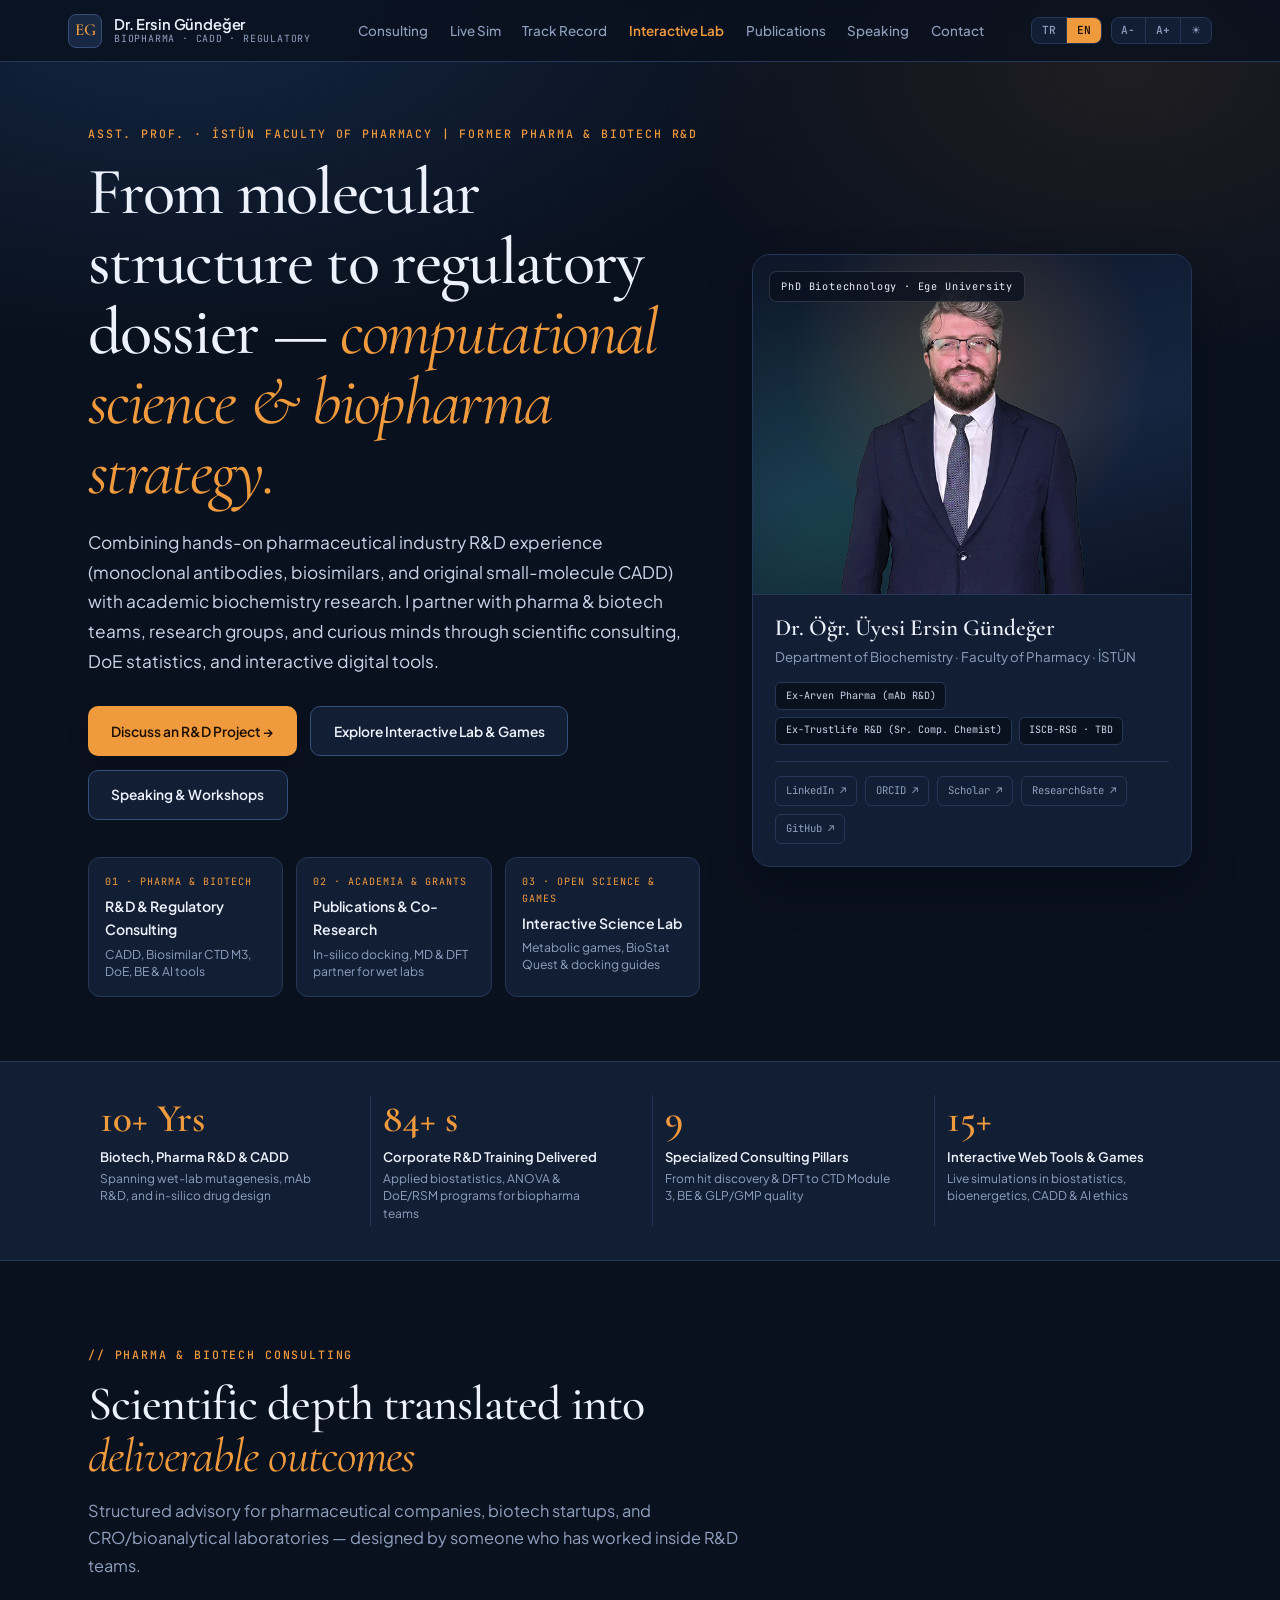
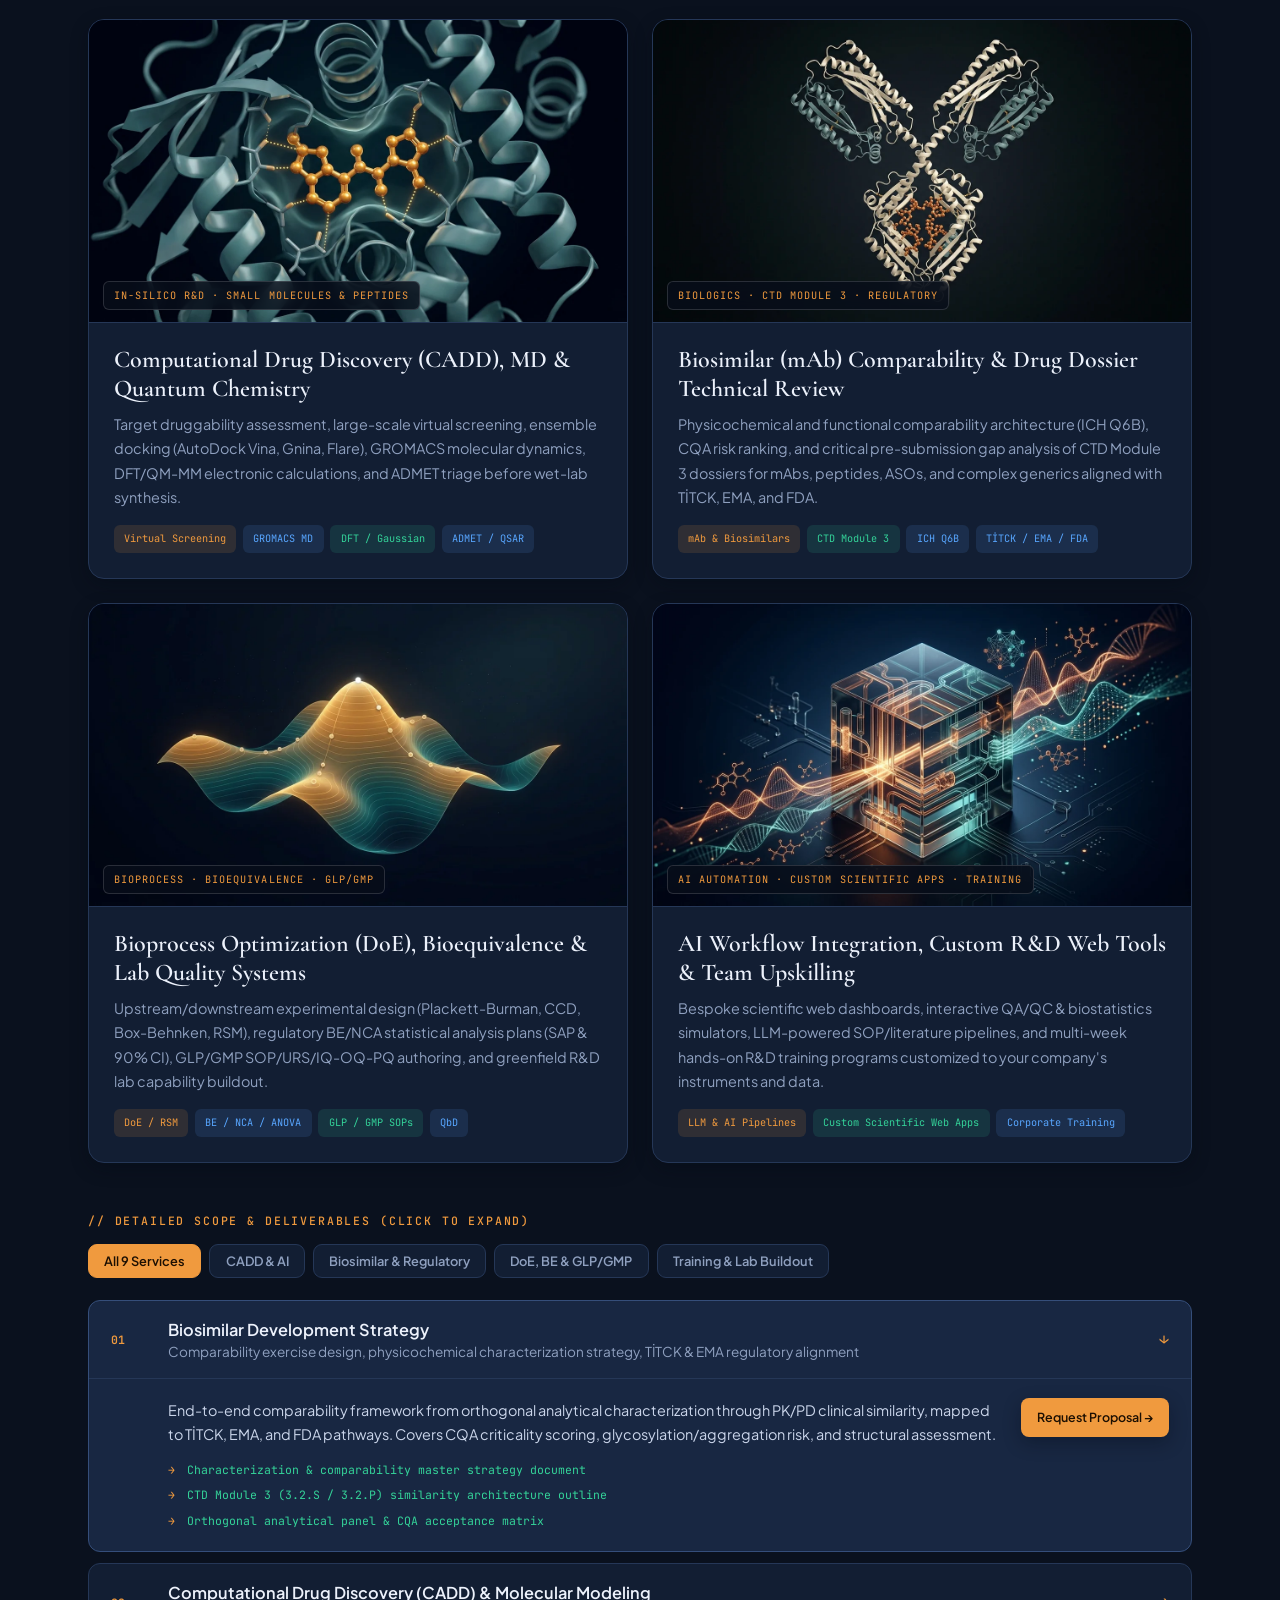
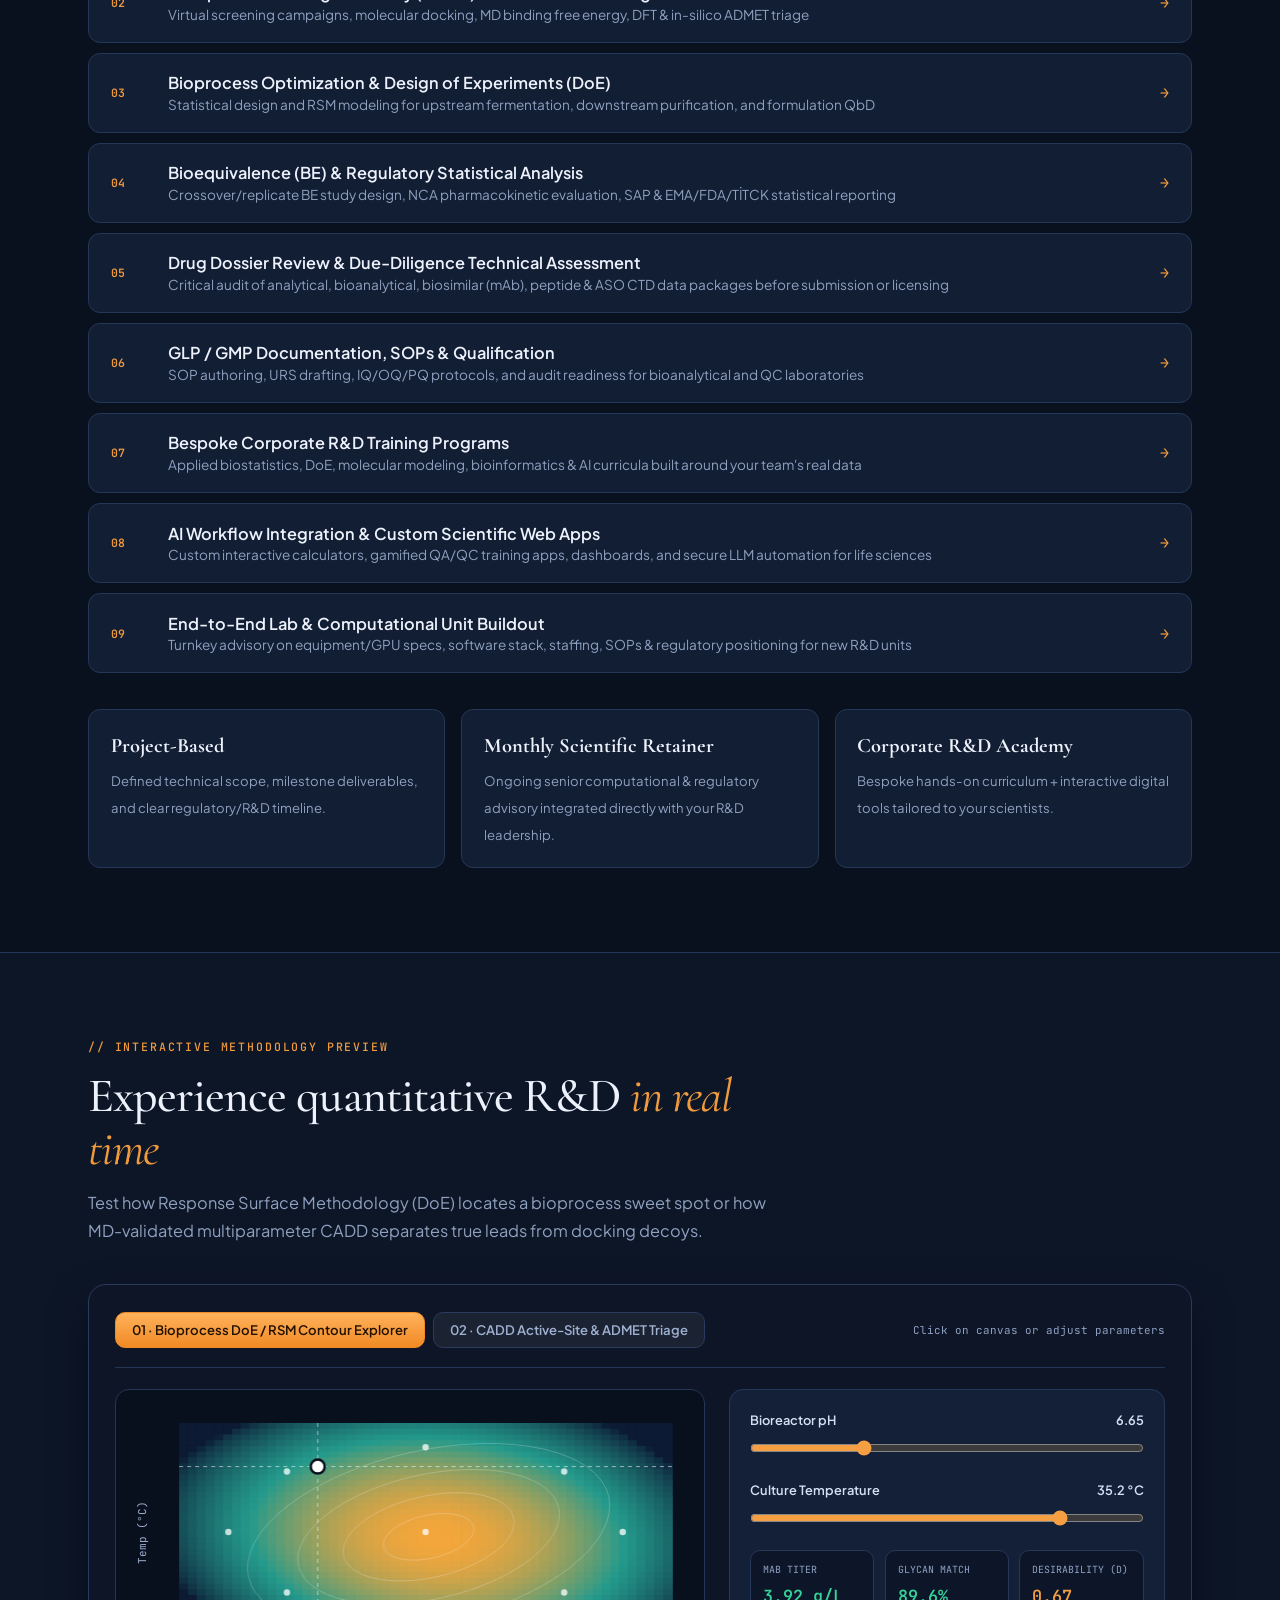
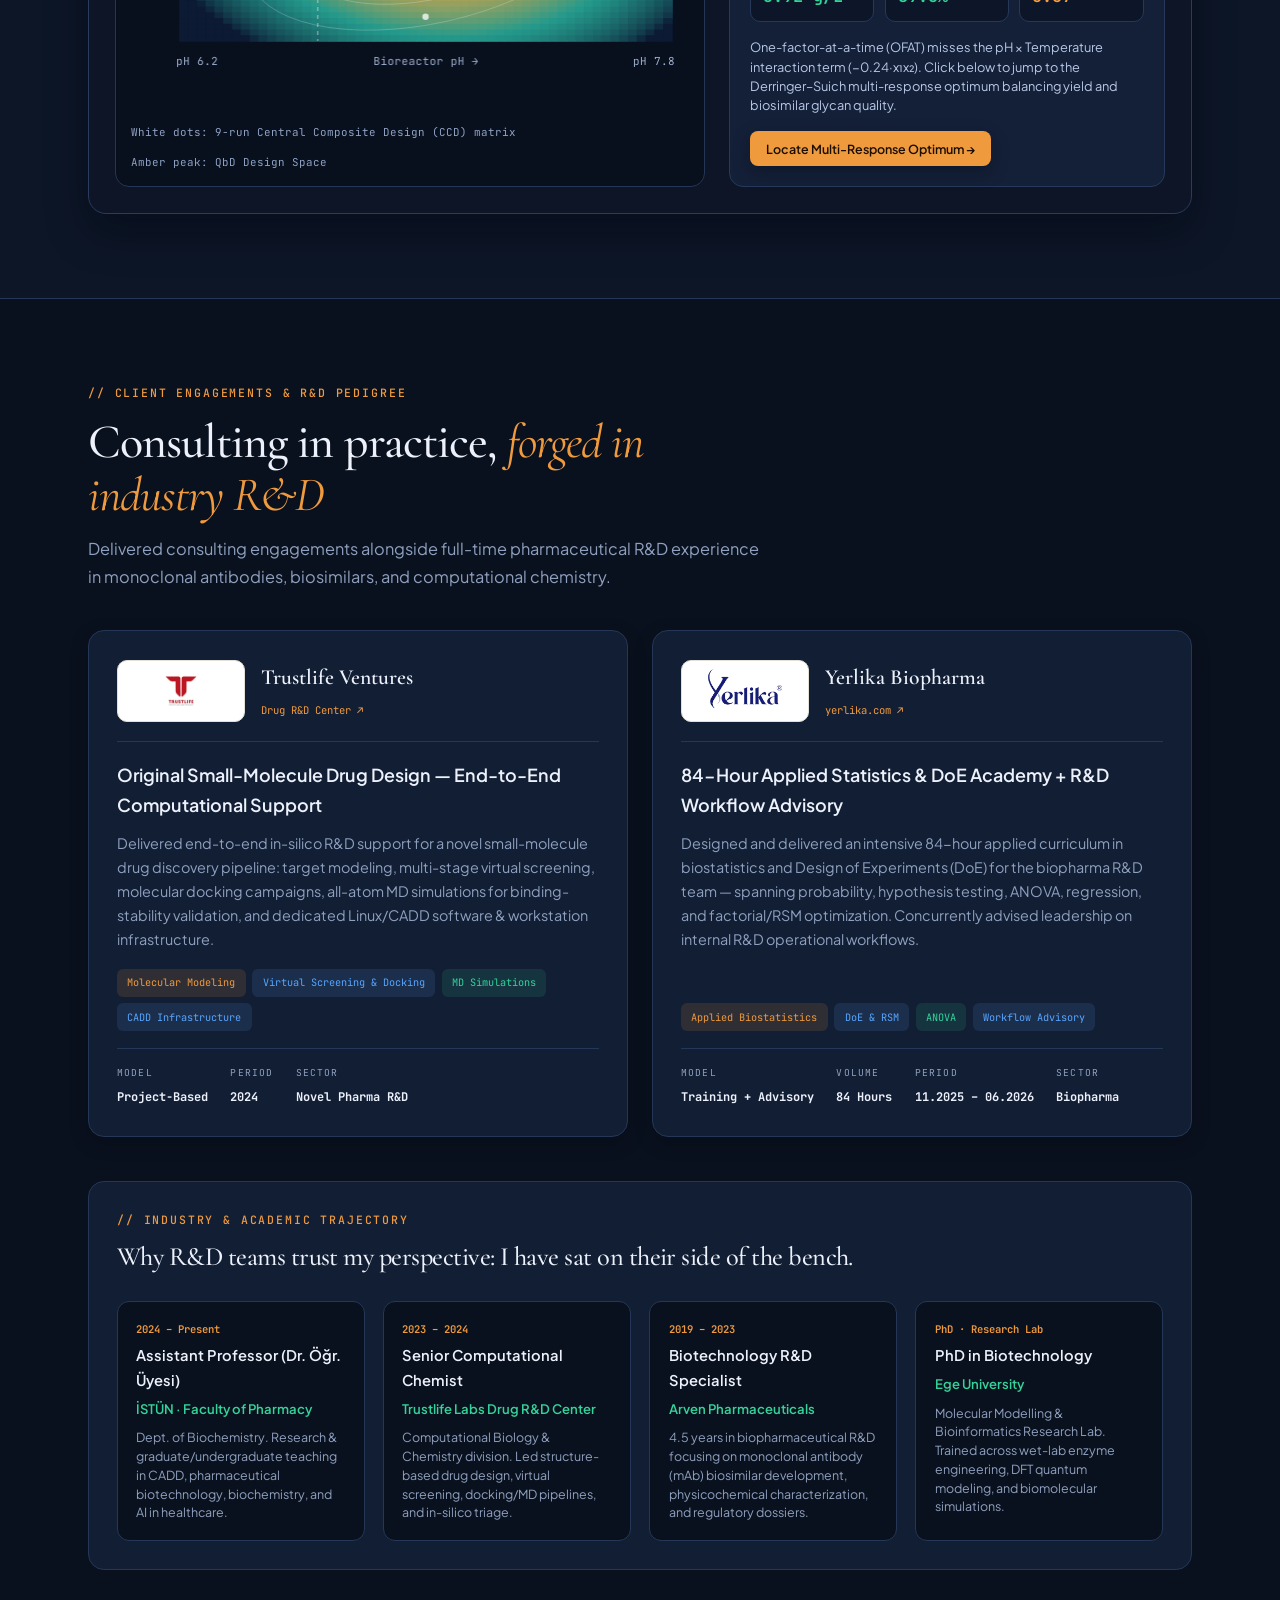
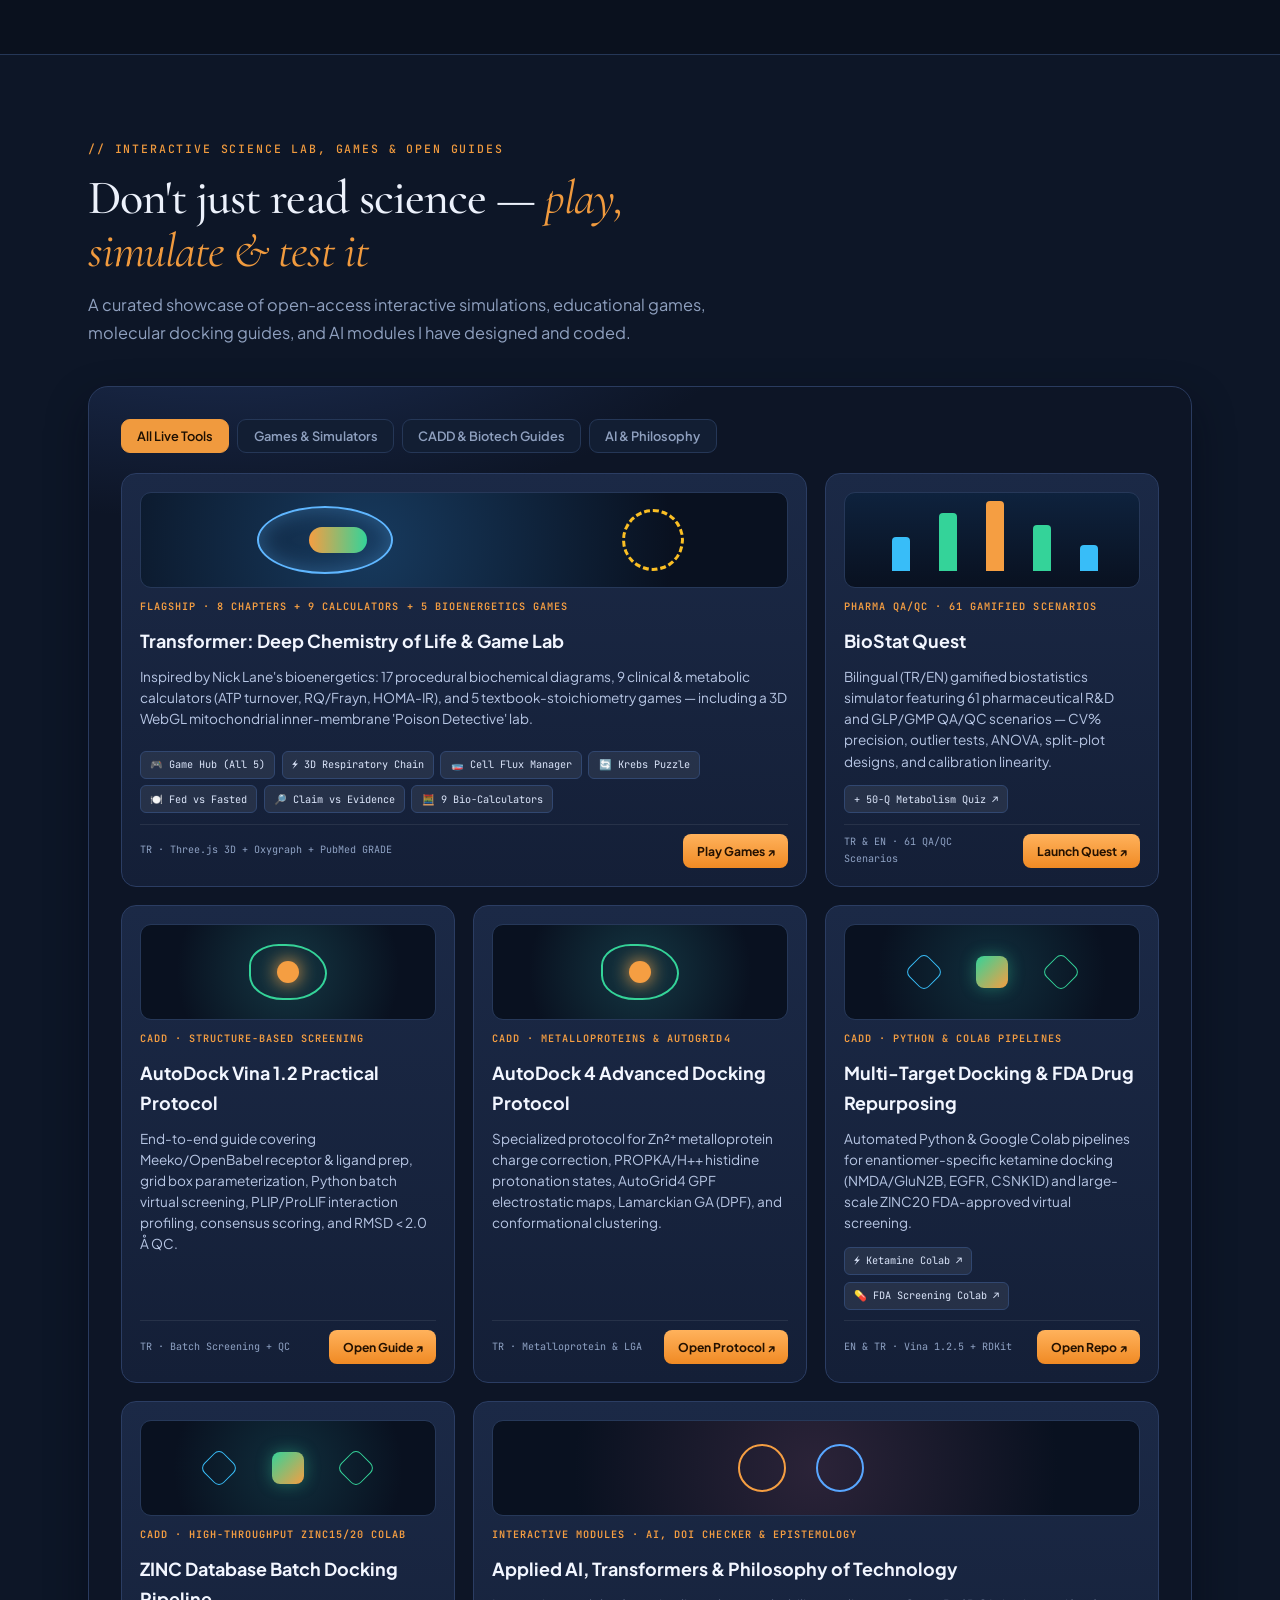
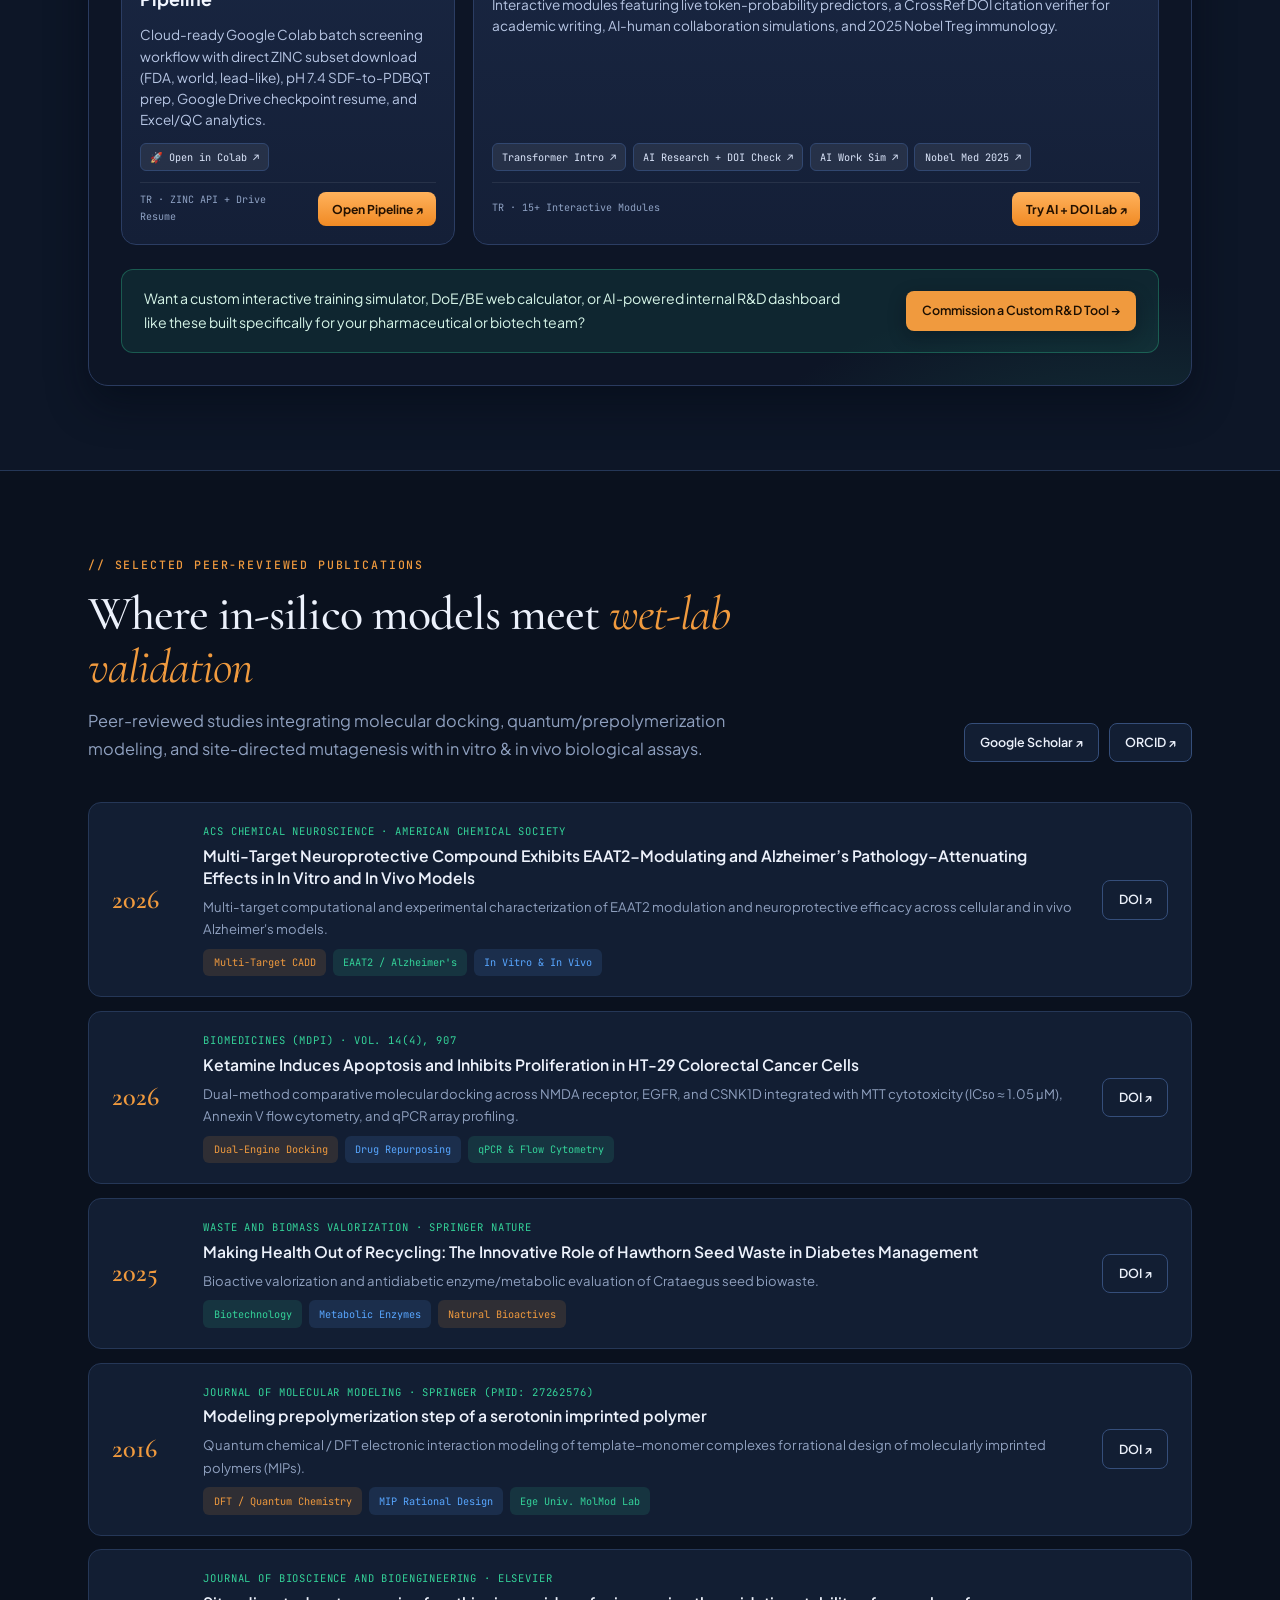
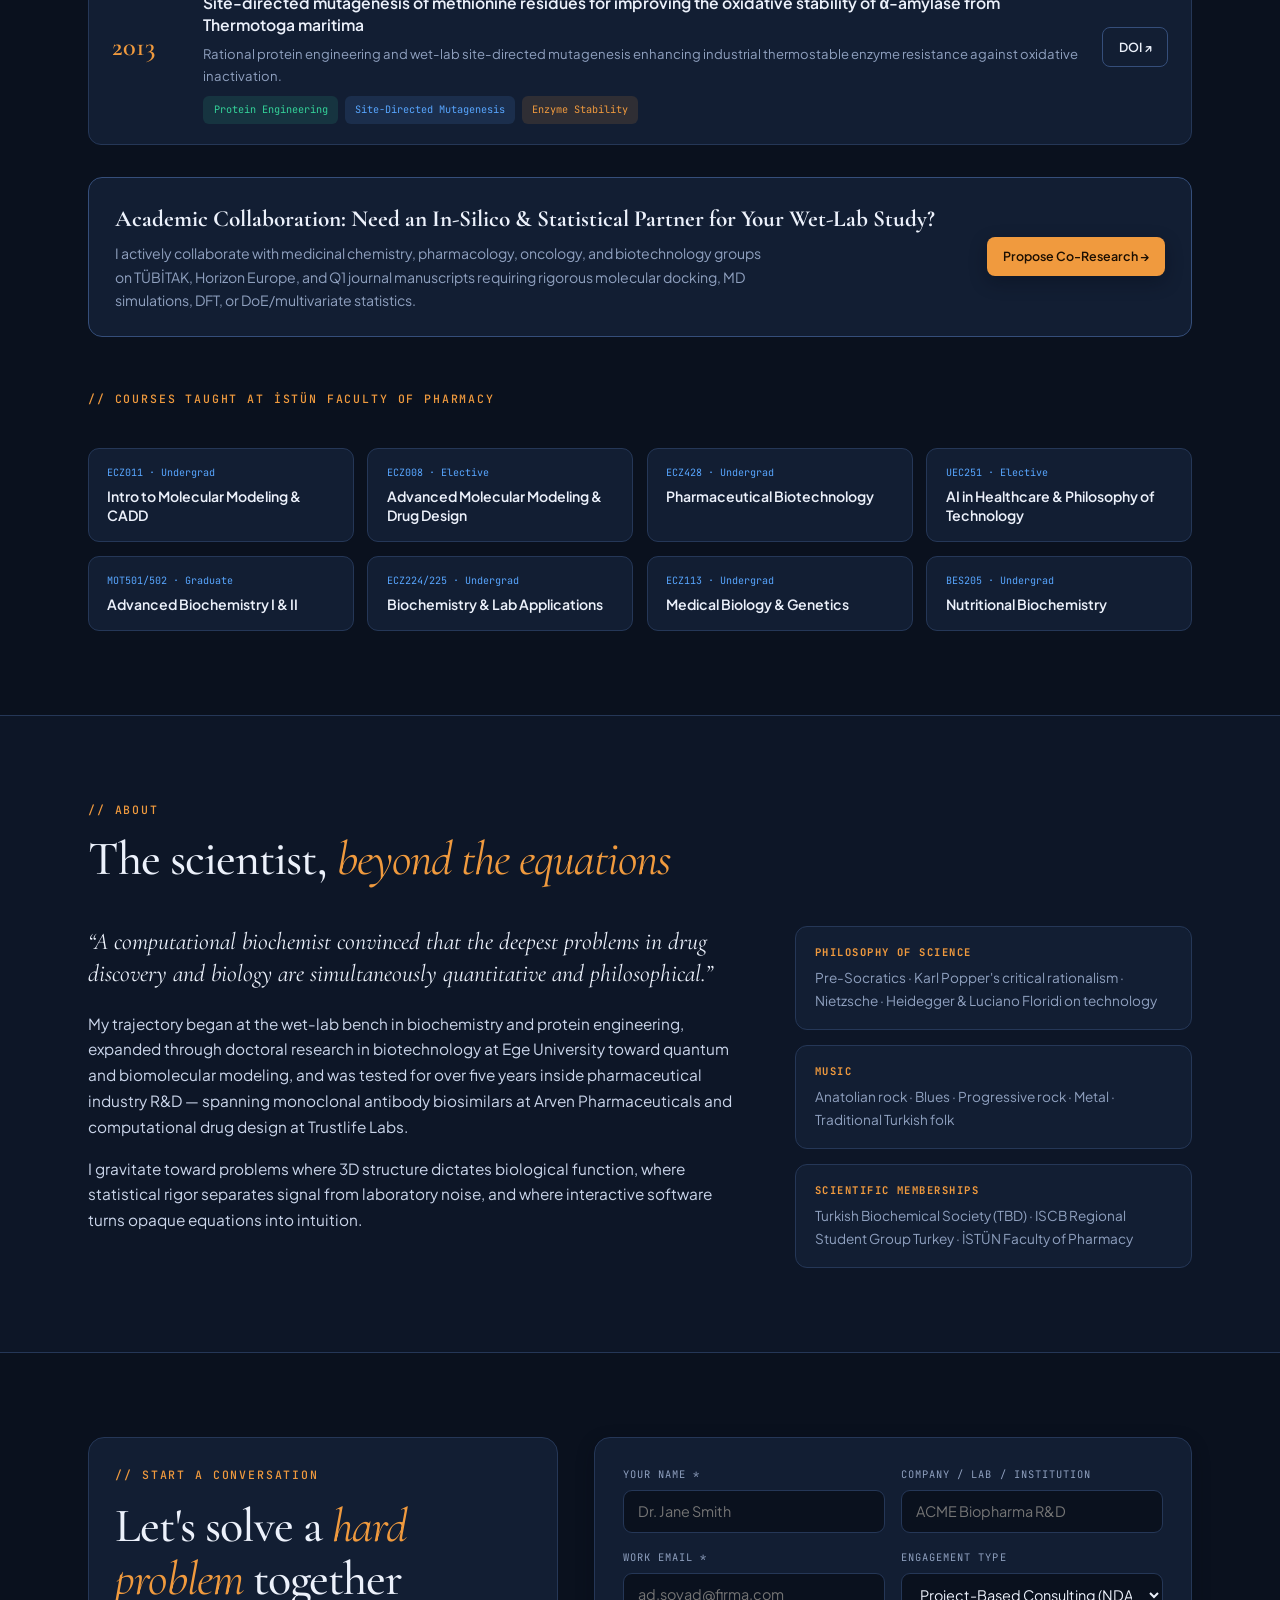
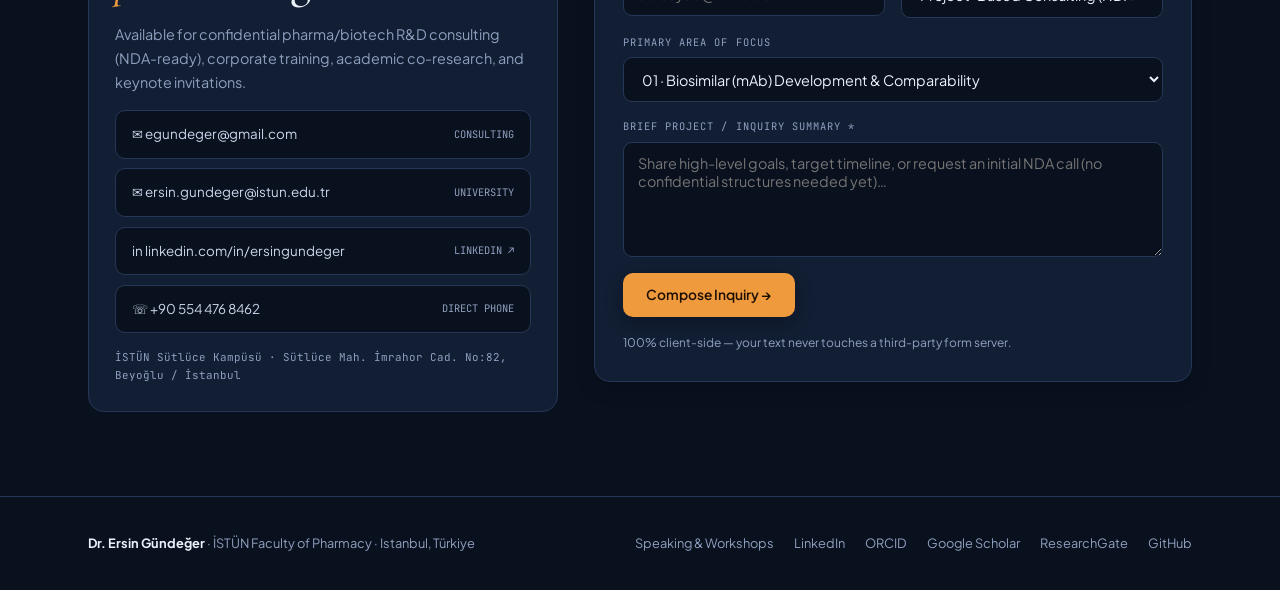
==== commit 04680881: "Add comp-chem-scripts and zinc pipelines to Interactive Lab showcase" ====
--- a/index.html
+++ b/index.html
@@ -1040,8 +1040,50 @@
           </div>
         </article>
 
-        <!-- 5: AI IN HEALTHCARE, RESEARCH & PHILOSOPHY OF TECH -->
-        <article class="lab-card" data-lab-cat="ai">
+        <!-- 5: COMP-CHEM-SCRIPTS (KETAMINE & ZINC20 FDA PIPELINES) -->
+        <article class="lab-card" data-lab-cat="cadd">
+          <div class="lab-art art-screening" aria-hidden="true"><span></span><span></span><span></span></div>
+          <div class="lab-kicker" data-en="CADD · Python &amp; Colab Pipelines" data-tr="CADD · Python &amp; Colab Otomasyonu">CADD · Python &amp; Colab Otomasyonu</div>
+          <h3 data-en="Multi-Target Docking &amp; FDA Drug Repurposing" data-tr="Çoklu Hedef Docking &amp; FDA İlaç Yeniden Konumlandırma">Çoklu Hedef Docking &amp; FDA İlaç Yeniden Konumlandırma</h3>
+          <p data-en="Automated Python &amp; Google Colab pipelines for enantiomer-specific ketamine docking (NMDA/GluN2B, EGFR, CSNK1D) and large-scale ZINC20 FDA-approved virtual screening."
+             data-tr="Enantiyomer-spesifik ketamin çoklu hedef (NMDA/GluN2B, EGFR, CSNK1D) kenetleme hattı ve ZINC20 FDA onaylı ilaç kütüphanesi için otomatik Python/Colab tarama betikleri.">
+            Enantiyomer-spesifik ketamin çoklu hedef (NMDA/GluN2B, EGFR, CSNK1D) kenetleme hattı ve ZINC20 FDA onaylı ilaç kütüphanesi için otomatik Python/Colab tarama betikleri.
+          </p>
+          <div class="lab-sublinks">
+            <a class="lab-chip" href="https://colab.research.google.com/github/egundeger/comp-chem-scripts/blob/master/ketamine-docking/Ketamine_Docking_Colab.ipynb" target="_blank" rel="noopener"
+               data-en="⚡ Ketamine Colab ↗" data-tr="⚡ Ketamin Colab ↗">⚡ Ketamin Colab ↗</a>
+            <a class="lab-chip" href="https://colab.research.google.com/github/egundeger/comp-chem-scripts/blob/master/ketamine-docking/ZINC_FDA_Screening_Colab.ipynb" target="_blank" rel="noopener"
+               data-en="💊 FDA Screening Colab ↗" data-tr="💊 FDA Tarama Colab ↗">💊 FDA Tarama Colab ↗</a>
+          </div>
+          <div class="lab-foot">
+            <span class="lab-lang" data-en="EN &amp; TR · Vina 1.2.5 + RDKit" data-tr="TR &amp; EN · Vina 1.2.5 + RDKit">TR &amp; EN · Vina 1.2.5 + RDKit</span>
+            <a class="lab-launch" href="https://github.com/egundeger/comp-chem-scripts" target="_blank" rel="noopener"
+               data-en="Open Repo ↗" data-tr="Repoyu Aç ↗">Repoyu Aç ↗</a>
+          </div>
+        </article>
+
+        <!-- 6: ZINC DATABASE BATCH DOCKING PIPELINE -->
+        <article class="lab-card" data-lab-cat="cadd">
+          <div class="lab-art art-screening" aria-hidden="true"><span></span><span></span><span></span></div>
+          <div class="lab-kicker" data-en="CADD · High-Throughput ZINC15/20 Colab" data-tr="CADD · ZINC15/20 Yüksek Verimli Tarama">CADD · ZINC15/20 Yüksek Verimli Tarama</div>
+          <h3 data-en="ZINC Database Batch Docking Pipeline" data-tr="ZINC Veritabanı Toplu Docking Hattı">ZINC Veritabanı Toplu Docking Hattı</h3>
+          <p data-en="Cloud-ready Google Colab batch screening workflow with direct ZINC subset download (FDA, world, lead-like), pH 7.4 SDF-to-PDBQT prep, Google Drive checkpoint resume, and Excel/QC analytics."
+             data-tr="ZINC alt kümelerinden (FDA, world, lead-like) doğrudan indirme, pH 7,4 SDF→PDBQT hazırlama, Google Drive kesintiden devam etme ve otomatik Excel/QC raporlama sunan Colab iş akışı.">
+            ZINC alt kümelerinden (FDA, world, lead-like) doğrudan indirme, pH 7,4 SDF→PDBQT hazırlama, Google Drive kesintiden devam etme ve otomatik Excel/QC raporlama sunan Colab iş akışı.
+          </p>
+          <div class="lab-sublinks">
+            <a class="lab-chip" href="https://colab.research.google.com/github/egundeger/zinc" target="_blank" rel="noopener"
+               data-en="🚀 Open in Colab ↗" data-tr="🚀 Colab'da Çalıştır ↗">🚀 Colab'da Çalıştır ↗</a>
+          </div>
+          <div class="lab-foot">
+            <span class="lab-lang" data-en="TR · ZINC API + Drive Resume" data-tr="TR · ZINC API + Drive Kayıt">TR · ZINC API + Drive Kayıt</span>
+            <a class="lab-launch" href="https://github.com/egundeger/zinc" target="_blank" rel="noopener"
+               data-en="Open Pipeline ↗" data-tr="Pipeline'ı Aç ↗">Pipeline'ı Aç ↗</a>
+          </div>
+        </article>
+
+        <!-- 7: AI IN HEALTHCARE, RESEARCH & PHILOSOPHY OF TECH -->
+        <article class="lab-card featured" data-default-featured data-lab-cat="ai">
           <div class="lab-art art-philosophy" aria-hidden="true"><span></span><span></span></div>
           <div class="lab-kicker" data-en="Interactive Modules · AI, DOI Checker &amp; Epistemology" data-tr="İnteraktif Seriler · AI, DOI Doğrulayıcı &amp; Felsefe">İnteraktif Seriler · AI, DOI Doğrulayıcı &amp; Felsefe</div>
           <h3 data-en="Applied AI, Transformers &amp; Philosophy of Technology" data-tr="Uygulamalı AI, Transformer ve Teknoloji Felsefesi">Uygulamalı AI, Transformer ve Teknoloji Felsefesi</h3>
--- a/assets/styles.css
+++ b/assets/styles.css
@@ -1367,6 +1367,24 @@
   left: 50%; top: 50%; width: 22px; height: 22px; margin: -11px 0 0 -11px;
   border-radius: 50%; background: #f59e42; box-shadow: 0 0 18px #f59e42;
   animation: labPulse 2.2s ease-in-out infinite;
+}
+
+.art-screening {
+  background: radial-gradient(circle at 50% 50%, #102e3c, #091120 74%);
+}
+.art-screening span:nth-child(1) {
+  left: 22%; top: 50%; width: 28px; height: 28px; margin-top: -14px;
+  border-radius: 7px; border: 1.5px solid #38bdf8; transform: rotate(45deg);
+}
+.art-screening span:nth-child(2) {
+  left: 50%; top: 50%; width: 32px; height: 32px; margin: -16px 0 0 -16px;
+  border-radius: 8px; background: linear-gradient(135deg, #34d399, #f59e42);
+  box-shadow: 0 0 16px rgba(52, 211, 153, 0.38);
+  animation: labPulse 2.4s ease-in-out infinite;
+}
+.art-screening span:nth-child(3) {
+  right: 22%; top: 50%; width: 28px; height: 28px; margin-top: -14px;
+  border-radius: 7px; border: 1.5px solid #34d399; transform: rotate(45deg);
 }
 
 .art-philosophy {
